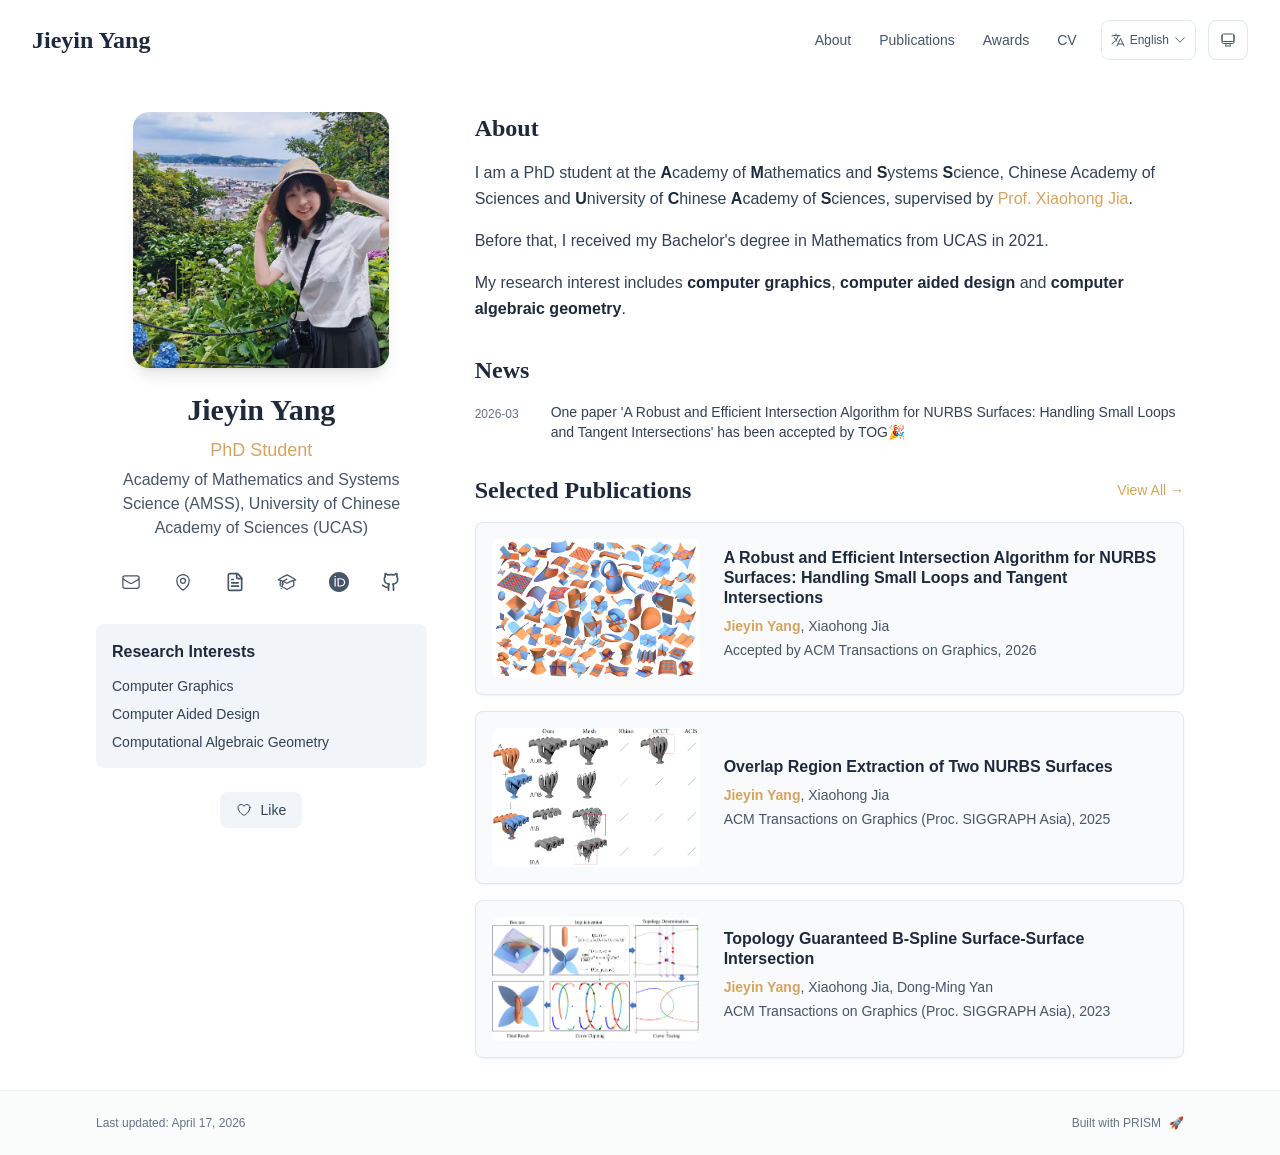
==== index.html @ 5c81479e "." ====
<!DOCTYPE html><html lang="en" class="scroll-smooth"><head><meta charSet="utf-8"/><meta name="viewport" content="width=device-width, initial-scale=1"/><link rel="preload" as="image" href="/bio.jpg"/><link rel="stylesheet" href="/_next/static/css/a105463da531fa47.css" data-precedence="next"/><link rel="preload" as="script" fetchPriority="low" href="/_next/static/chunks/webpack-af78f5c2c11af041.js"/><script src="/_next/static/chunks/4bd1b696-70b6d399998de86a.js" async=""></script><script src="/_next/static/chunks/684-5aaa8290a129f299.js" async=""></script><script src="/_next/static/chunks/main-app-98433ea783507eb0.js" async=""></script><script src="/_next/static/chunks/461-a9a5d7b05a71d978.js" async=""></script><script src="/_next/static/chunks/874-6cc630662f3664af.js" async=""></script><script src="/_next/static/chunks/291-e39730cc9327e39b.js" async=""></script><script src="/_next/static/chunks/app/layout-aa29f92644f86e2a.js" async=""></script><script src="/_next/static/chunks/178-595a94b9af1e67b5.js" async=""></script><script src="/_next/static/chunks/748-14f86b4fdbc72a17.js" async=""></script><script src="/_next/static/chunks/app/page-0cf1a6452ab0f4fe.js" async=""></script><link rel="icon" href="/favicon.svg" type="image/svg+xml"/><link rel="dns-prefetch" href="https://jialeliu.com"/><link rel="preconnect" href="https://jialeliu.com" crossorigin=""/><link rel="preload" as="font" type="font/woff2" href="https://jialeliu.com/fonts/georgiab.woff2" crossorigin=""/><script>
              try {
                const theme = localStorage.getItem('theme-storage');
                const parsed = theme ? JSON.parse(theme) : null;
                const setting = parsed?.state?.theme || 'system';
                const prefersDark = typeof window !== 'undefined' && window.matchMedia && window.matchMedia('(prefers-color-scheme: dark)').matches;
                const effective = setting === 'dark' ? 'dark' : (setting === 'light' ? 'light' : (prefersDark ? 'dark' : 'light'));
                var root = document.documentElement;
                root.classList.add(effective);
                root.setAttribute('data-theme', effective);
              } catch (e) {
                var root = document.documentElement;
                root.classList.add('light');
                root.setAttribute('data-theme', 'light');
              }
            </script><script>
    try {
      const cfg = {"enabled":true,"locales":["zh","en"],"defaultLocale":"en","mode":"auto","fixedLocale":"en","persist":true,"switcher":true,"labels":{"zh":"中文","en":"English"}};
      const storageKey = 'locale-storage';
      const normalize = (value) => typeof value === 'string' ? value.trim().replace('_', '-').toLowerCase() : '';
      const matchLocale = (candidate) => {
        const normalized = normalize(candidate);
        if (!normalized) return null;
        if (cfg.locales.includes(normalized)) return normalized;
        const language = normalized.split('-')[0];
        if (cfg.locales.includes(language)) return language;
        return null;
      };

      let resolved = null;

      if (cfg.persist) {
        resolved = matchLocale(localStorage.getItem(storageKey));
      }

      if (!resolved) {
        if (cfg.mode === 'fixed') {
          resolved = cfg.fixedLocale;
        } else {
          resolved = matchLocale(navigator.language);
        }
      }

      if (!resolved) {
        resolved = cfg.defaultLocale;
      }

      const root = document.documentElement;
      root.lang = resolved;
      root.setAttribute('data-locale', resolved);

      if (cfg.persist) {
        localStorage.setItem(storageKey, resolved);
      }
    } catch (e) {
      const root = document.documentElement;
      root.lang = 'en';
      root.setAttribute('data-locale', 'en');
    }
  </script><title>Jieyin Yang</title><meta name="description" content="PhD student at Academy of Mathematics and Systems Science (AMSS), University of Chinese Academy of Sciences (UCAS)"/><meta name="author" content="Jieyin Yang"/><meta name="keywords" content="Jieyin Yang,PhD,Research,Academy of Mathematics and Systems Science (AMSS), University of Chinese Academy of Sciences (UCAS)"/><meta name="creator" content="Jieyin Yang"/><meta name="publisher" content="Jieyin Yang"/><meta property="og:title" content="Jieyin Yang"/><meta property="og:description" content="PhD student at Academy of Mathematics and Systems Science (AMSS), University of Chinese Academy of Sciences (UCAS)"/><meta property="og:site_name" content="Jieyin Yang&#x27;s Academic Website"/><meta property="og:locale" content="en_US"/><meta property="og:type" content="website"/><meta name="twitter:card" content="summary"/><meta name="twitter:title" content="Jieyin Yang"/><meta name="twitter:description" content="PhD student at Academy of Mathematics and Systems Science (AMSS), University of Chinese Academy of Sciences (UCAS)"/><link rel="icon" href="/favicon.svg"/><script>document.querySelectorAll('body link[rel="icon"], body link[rel="apple-touch-icon"]').forEach(el => document.head.appendChild(el))</script><script src="/_next/static/chunks/polyfills-42372ed130431b0a.js" noModule=""></script></head><body class="font-sans antialiased"><div style="visibility:hidden"><nav class="fixed top-0 left-0 right-0 z-50" data-headlessui-state=""><div class="transition-all duration-300 ease-out bg-transparent" style="transform:translateY(-100px)"><div class="max-w-7xl mx-auto px-4 sm:px-6 lg:px-8"><div class="flex justify-between items-center h-16 lg:h-20"><div class="flex-shrink-0" tabindex="0"><a class="text-xl lg:text-2xl font-serif font-semibold text-primary hover:text-accent transition-colors duration-200" href="/">Jieyin Yang</a></div><div class="hidden lg:block"><div class="ml-10 flex items-center space-x-3"><div class="relative flex items-baseline space-x-1"><a data-nav-href="/" class="relative px-3 py-2 text-sm font-medium rounded-lg transition-colors duration-150 text-primary" href="/">About</a><a data-nav-href="/publications" class="relative px-3 py-2 text-sm font-medium rounded-lg transition-colors duration-150 text-neutral-600" href="/publications/">Publications</a><a data-nav-href="/awards" class="relative px-3 py-2 text-sm font-medium rounded-lg transition-colors duration-150 text-neutral-600" href="/awards/">Awards</a><a data-nav-href="/cv" class="relative px-3 py-2 text-sm font-medium rounded-lg transition-colors duration-150 text-neutral-600" href="/cv/">CV</a></div><div class="flex items-center justify-center w-14 h-10 rounded-lg border border-neutral-200 dark:border-[rgba(148,163,184,0.24)] bg-background dark:bg-neutral-800"><div class="w-6 h-4 rounded bg-neutral-300 animate-pulse"></div></div><div class="flex items-center justify-center w-10 h-10 rounded-lg border border-neutral-200 dark:border-[rgba(148,163,184,0.24)] bg-background dark:bg-neutral-800"><div class="w-4 h-4 rounded-full bg-neutral-300 animate-pulse"></div></div></div></div><div class="lg:hidden flex items-center space-x-2"><div class="flex items-center justify-center w-14 h-10 rounded-lg border border-neutral-200 dark:border-[rgba(148,163,184,0.24)] bg-background dark:bg-neutral-800"><div class="w-6 h-4 rounded bg-neutral-300 animate-pulse"></div></div><div class="flex items-center justify-center w-10 h-10 rounded-lg border border-neutral-200 dark:border-[rgba(148,163,184,0.24)] bg-background dark:bg-neutral-800"><div class="w-4 h-4 rounded-full bg-neutral-300 animate-pulse"></div></div><button class="inline-flex items-center justify-center p-2 rounded-md text-neutral-600 hover:text-primary hover:bg-neutral-100 dark:hover:bg-neutral-800 focus:outline-none focus:ring-2 focus:ring-inset focus:ring-accent transition-colors duration-200" id="headlessui-disclosure-button-«R7pdb»" type="button" aria-expanded="false" data-headlessui-state=""><span class="sr-only">Open main menu</span><div><svg xmlns="http://www.w3.org/2000/svg" fill="none" viewBox="0 0 24 24" stroke-width="1.5" stroke="currentColor" aria-hidden="true" data-slot="icon" class="block h-6 w-6"><path stroke-linecap="round" stroke-linejoin="round" d="M3.75 6.75h16.5M3.75 12h16.5m-16.5 5.25h16.5"></path></svg></div></button></div></div></div></div></nav><main class="min-h-screen pt-16 lg:pt-20"><div class="max-w-6xl mx-auto px-4 sm:px-6 lg:px-8 py-8 bg-background min-h-screen"><div class="grid grid-cols-1 lg:grid-cols-3 gap-12"><div class="lg:col-span-1"><div class="sticky top-8" style="opacity:0;transform:translateY(20px)"><div class="w-64 h-64 mx-auto mb-6 rounded-2xl overflow-hidden shadow-lg hover:shadow-xl transition-all duration-200 hover:scale-105"><img alt="Jieyin Yang" width="256" height="256" decoding="async" data-nimg="1" class="w-full h-full object-cover object-[32%_center]" style="color:transparent" src="/bio.jpg"/></div><div class="text-center mb-6"><h1 class="text-3xl font-serif font-bold text-primary mb-2">Jieyin Yang</h1><p class="text-lg text-accent font-medium mb-1">PhD Student</p><p class="text-neutral-600 mb-2">Academy of Mathematics and Systems Science (AMSS), University of Chinese Academy of Sciences (UCAS)</p></div><div class="flex flex-wrap justify-center gap-3 sm:gap-4 mb-6 relative px-2"><div class="relative"><button class="p-2 sm:p-2 transition-colors duration-200 text-neutral-600 dark:text-neutral-400 hover:text-accent" aria-label="Email"><svg xmlns="http://www.w3.org/2000/svg" fill="none" viewBox="0 0 24 24" stroke-width="1.5" stroke="currentColor" aria-hidden="true" data-slot="icon" class="h-5 w-5"><path stroke-linecap="round" stroke-linejoin="round" d="M21.75 6.75v10.5a2.25 2.25 0 0 1-2.25 2.25h-15a2.25 2.25 0 0 1-2.25-2.25V6.75m19.5 0A2.25 2.25 0 0 0 19.5 4.5h-15a2.25 2.25 0 0 0-2.25 2.25m19.5 0v.243a2.25 2.25 0 0 1-1.07 1.916l-7.5 4.615a2.25 2.25 0 0 1-2.36 0L3.32 8.91a2.25 2.25 0 0 1-1.07-1.916V6.75"></path></svg></button></div><div class="relative"><button class="p-2 sm:p-2 transition-colors duration-200 text-neutral-600 dark:text-neutral-400 hover:text-accent" aria-label="Location"><svg xmlns="http://www.w3.org/2000/svg" fill="none" viewBox="0 0 24 24" stroke-width="1.5" stroke="currentColor" aria-hidden="true" data-slot="icon" class="h-5 w-5"><path stroke-linecap="round" stroke-linejoin="round" d="M15 10.5a3 3 0 1 1-6 0 3 3 0 0 1 6 0Z"></path><path stroke-linecap="round" stroke-linejoin="round" d="M19.5 10.5c0 7.142-7.5 11.25-7.5 11.25S4.5 17.642 4.5 10.5a7.5 7.5 0 1 1 15 0Z"></path></svg></button></div><div class="relative"><button class="p-2 sm:p-2 transition-colors duration-200 text-neutral-600 dark:text-neutral-400 hover:text-accent" aria-label="My CV"><svg xmlns="http://www.w3.org/2000/svg" width="24" height="24" viewBox="0 0 24 24" fill="none" stroke="currentColor" stroke-width="2" stroke-linecap="round" stroke-linejoin="round" class="lucide lucide-file-text h-5 w-5" aria-hidden="true"><path d="M15 2H6a2 2 0 0 0-2 2v16a2 2 0 0 0 2 2h12a2 2 0 0 0 2-2V7Z"></path><path d="M14 2v4a2 2 0 0 0 2 2h4"></path><path d="M10 9H8"></path><path d="M16 13H8"></path><path d="M16 17H8"></path></svg></button></div><a href="https://scholar.google.com" target="_blank" rel="noopener noreferrer" class="p-2 sm:p-2 text-neutral-600 dark:text-neutral-400 hover:text-accent transition-colors duration-200" aria-label="Google Scholar"><svg xmlns="http://www.w3.org/2000/svg" fill="none" viewBox="0 0 24 24" stroke-width="1.5" stroke="currentColor" aria-hidden="true" data-slot="icon" class="h-5 w-5"><path stroke-linecap="round" stroke-linejoin="round" d="M4.26 10.147a60.438 60.438 0 0 0-.491 6.347A48.62 48.62 0 0 1 12 20.904a48.62 48.62 0 0 1 8.232-4.41 60.46 60.46 0 0 0-.491-6.347m-15.482 0a50.636 50.636 0 0 0-2.658-.813A59.906 59.906 0 0 1 12 3.493a59.903 59.903 0 0 1 10.399 5.84c-.896.248-1.783.52-2.658.814m-15.482 0A50.717 50.717 0 0 1 12 13.489a50.702 50.702 0 0 1 7.74-3.342M6.75 15a.75.75 0 1 0 0-1.5.75.75 0 0 0 0 1.5Zm0 0v-3.675A55.378 55.378 0 0 1 12 8.443m-7.007 11.55A5.981 5.981 0 0 0 6.75 15.75v-1.5"></path></svg></a><a href="https://orcid.org/0009-0008-7882-0750" target="_blank" rel="noopener noreferrer" class="p-2 sm:p-2 text-neutral-600 dark:text-neutral-400 hover:text-accent transition-colors duration-200" aria-label="ORCID"><svg viewBox="0 0 24 24" fill="currentColor" class="h-5 w-5" xmlns="http://www.w3.org/2000/svg"><path d="M12 0C5.372 0 0 5.372 0 12s5.372 12 12 12 12-5.372 12-12S18.628 0 12 0zM7.369 4.378c.525 0 .947.431.947.947s-.422.947-.947.947a.95.95 0 0 1-.947-.947c0-.525.422-.947.947-.947zm-.722 3.038h1.444v10.041H6.647V7.416zm3.562 0h3.9c3.712 0 5.344 2.653 5.344 5.025 0 2.578-2.016 5.025-5.325 5.025h-3.919V7.416zm1.444 1.303v7.444h2.297c3.272 0 4.022-2.484 4.022-3.722 0-2.016-1.284-3.722-4.097-3.722h-2.222z"></path></svg></a><a href="https://github.com" target="_blank" rel="noopener noreferrer" class="p-2 sm:p-2 text-neutral-600 dark:text-neutral-400 hover:text-accent transition-colors duration-200" aria-label="GitHub"><svg xmlns="http://www.w3.org/2000/svg" width="24" height="24" viewBox="0 0 24 24" fill="none" stroke="currentColor" stroke-width="2" stroke-linecap="round" stroke-linejoin="round" class="lucide lucide-github h-5 w-5" aria-hidden="true"><path d="M15 22v-4a4.8 4.8 0 0 0-1-3.5c3 0 6-2 6-5.5.08-1.25-.27-2.48-1-3.5.28-1.15.28-2.35 0-3.5 0 0-1 0-3 1.5-2.64-.5-5.36-.5-8 0C6 2 5 2 5 2c-.3 1.15-.3 2.35 0 3.5A5.403 5.403 0 0 0 4 9c0 3.5 3 5.5 6 5.5-.39.49-.68 1.05-.85 1.65-.17.6-.22 1.23-.15 1.85v4"></path><path d="M9 18c-4.51 2-5-2-7-2"></path></svg></a></div><div class="bg-neutral-100 dark:bg-neutral-800 rounded-lg p-4 mb-6 hover:shadow-lg transition-all duration-200 hover:scale-[1.02]"><h3 class="font-semibold text-primary mb-3">Research Interests</h3><div class="space-y-2 text-sm text-neutral-700 dark:text-neutral-500"><div>Computer Graphics</div><div>Computer Aided Design</div><div>Computational Algebraic Geometry</div></div></div><div class="flex justify-center"><div class="relative"><button class="flex items-center space-x-2 px-4 py-2 rounded-lg font-medium text-sm transition-all duration-200 bg-neutral-100 dark:bg-neutral-800 text-neutral-700 dark:text-neutral-500 hover:bg-red-50 dark:hover:bg-red-900/20 hover:text-red-600 dark:hover:text-red-400 cursor-pointer" tabindex="0"><svg xmlns="http://www.w3.org/2000/svg" fill="none" viewBox="0 0 24 24" stroke-width="1.5" stroke="currentColor" aria-hidden="true" data-slot="icon" class="h-4 w-4"><path stroke-linecap="round" stroke-linejoin="round" d="M21 8.25c0-2.485-2.099-4.5-4.688-4.5-1.935 0-3.597 1.126-4.312 2.733-.715-1.607-2.377-2.733-4.313-2.733C5.1 3.75 3 5.765 3 8.25c0 7.22 9 12 9 12s9-4.78 9-12Z"></path></svg><span>Like</span></button></div></div></div></div><div class="lg:col-span-2 space-y-8"><section id="about" class="scroll-mt-24 space-y-8"><section style="opacity:0;transform:translateY(20px)"><h2 class="text-2xl font-serif font-bold text-primary mb-4">About</h2><div class="text-neutral-700 dark:text-neutral-600 leading-relaxed"><p class="mb-4 last:mb-0">I am a PhD student at the <strong class="font-semibold text-primary">A</strong>cademy of <strong class="font-semibold text-primary">M</strong>athematics and <strong class="font-semibold text-primary">S</strong>ystems <strong class="font-semibold text-primary">S</strong>cience, Chinese Academy of Sciences and <strong class="font-semibold text-primary">U</strong>niversity of <strong class="font-semibold text-primary">C</strong>hinese <strong class="font-semibold text-primary">A</strong>cademy of <strong class="font-semibold text-primary">S</strong>ciences, supervised by <a href="http://www.mmrc.iss.ac.cn/~xhjia/" node="[object Object]" target="_blank" rel="noopener noreferrer" class="text-accent font-medium transition-all duration-200 rounded hover:bg-accent/10 hover:shadow-sm">Prof. Xiaohong Jia</a>.</p>
<p class="mb-4 last:mb-0">Before that, I received my Bachelor&#x27;s degree in Mathematics from UCAS in 2021.</p>
<p class="mb-4 last:mb-0">My research interest includes <strong class="font-semibold text-primary">computer graphics</strong>, <strong class="font-semibold text-primary">computer aided design</strong> and <strong class="font-semibold text-primary">computer algebraic geometry</strong>.</p></div></section><section style="opacity:0;transform:translateY(20px)"><h2 class="text-2xl font-serif font-bold text-primary mb-4">News</h2><div class="space-y-3"><div class="flex items-start space-x-3"><span class="text-xs text-neutral-500 mt-1 w-16 flex-shrink-0">2026-03</span><p class="text-sm text-neutral-700">One paper &#x27;A Robust and Efficient Intersection Algorithm for NURBS Surfaces: Handling Small Loops and Tangent Intersections&#x27; has been accepted by TOG🎉</p></div></div></section><section style="opacity:0;transform:translateY(20px)"><div class="flex items-center justify-between mb-4"><h2 class="text-2xl font-serif font-bold text-primary">Selected Publications</h2><a class="text-accent hover:text-accent-dark text-sm font-medium transition-all duration-200 rounded hover:bg-accent/10 hover:shadow-sm" href="/publications/">View All<!-- --> →</a></div><div class="space-y-4"><div class="bg-neutral-50 dark:bg-neutral-800 p-4 rounded-lg shadow-sm border border-neutral-200 dark:border-[rgba(148,163,184,0.24)] hover:shadow-lg transition-all duration-200 hover:scale-[1.02] flex flex-col md:flex-row md:items-center md:justify-between gap-4 md:gap-6" style="opacity:0;transform:translateY(20px)"><div class="w-full md:w-52 md:shrink-0"><div class="rounded-lg overflow-hidden bg-neutral-100 dark:bg-neutral-800"><img alt="A Robust and Efficient Intersection Algorithm for NURBS Surfaces: Handling Small Loops and Tangent Intersections" loading="lazy" width="800" height="500" decoding="async" data-nimg="1" class="w-full h-auto block" style="color:transparent" src="/papers/TOG26.jpg"/></div></div><div class="flex-grow min-w-0"><h3 class="font-semibold text-primary mb-2 leading-tight">A Robust and Efficient Intersection Algorithm for NURBS Surfaces: Handling Small Loops and Tangent Intersections</h3><p class="text-sm text-neutral-600 dark:text-neutral-500 mb-1"><span><span class="font-semibold text-accent ">Jieyin Yang</span>, </span><span><span class=" ">Xiaohong Jia</span></span></p><p class="text-sm text-neutral-600 dark:text-neutral-500 mb-2">Accepted by <!-- -->ACM Transactions on Graphics, 2026</p></div></div><div class="bg-neutral-50 dark:bg-neutral-800 p-4 rounded-lg shadow-sm border border-neutral-200 dark:border-[rgba(148,163,184,0.24)] hover:shadow-lg transition-all duration-200 hover:scale-[1.02] flex flex-col md:flex-row md:items-center md:justify-between gap-4 md:gap-6" style="opacity:0;transform:translateY(20px)"><div class="w-full md:w-52 md:shrink-0"><div class="rounded-lg overflow-hidden bg-neutral-100 dark:bg-neutral-800"><img alt="Overlap Region Extraction of Two NURBS Surfaces" loading="lazy" width="800" height="500" decoding="async" data-nimg="1" class="w-full h-auto block" style="color:transparent" src="/papers/SIGA25.jpg"/></div></div><div class="flex-grow min-w-0"><h3 class="font-semibold text-primary mb-2 leading-tight"><a href="https://doi.org/10.1145/3763308" target="_blank" rel="noopener noreferrer" class="text-primary hover:text-accent hover:underline underline-offset-4 transition-colors duration-200">Overlap Region Extraction of Two NURBS Surfaces</a></h3><p class="text-sm text-neutral-600 dark:text-neutral-500 mb-1"><span><span class="font-semibold text-accent ">Jieyin Yang</span>, </span><span><span class=" ">Xiaohong Jia</span></span></p><p class="text-sm text-neutral-600 dark:text-neutral-500 mb-2">ACM Transactions on Graphics (Proc. SIGGRAPH Asia), 2025</p></div></div><div class="bg-neutral-50 dark:bg-neutral-800 p-4 rounded-lg shadow-sm border border-neutral-200 dark:border-[rgba(148,163,184,0.24)] hover:shadow-lg transition-all duration-200 hover:scale-[1.02] flex flex-col md:flex-row md:items-center md:justify-between gap-4 md:gap-6" style="opacity:0;transform:translateY(20px)"><div class="w-full md:w-52 md:shrink-0"><div class="rounded-lg overflow-hidden bg-neutral-100 dark:bg-neutral-800"><img alt="Topology Guaranteed B-Spline Surface-Surface Intersection" loading="lazy" width="800" height="500" decoding="async" data-nimg="1" class="w-full h-auto block" style="color:transparent" src="/papers/SIGA23.jpg"/></div></div><div class="flex-grow min-w-0"><h3 class="font-semibold text-primary mb-2 leading-tight"><a href="https://doi.org/10.1145/3618349" target="_blank" rel="noopener noreferrer" class="text-primary hover:text-accent hover:underline underline-offset-4 transition-colors duration-200">Topology Guaranteed B-Spline Surface-Surface Intersection</a></h3><p class="text-sm text-neutral-600 dark:text-neutral-500 mb-1"><span><span class="font-semibold text-accent ">Jieyin Yang</span>, </span><span><span class=" ">Xiaohong Jia</span>, </span><span><span class=" ">Dong-Ming Yan</span></span></p><p class="text-sm text-neutral-600 dark:text-neutral-500 mb-2">ACM Transactions on Graphics (Proc. SIGGRAPH Asia), 2023</p></div></div></div></section></section></div></div></div><!--$--><!--/$--><!--$--><!--/$--></main><footer class="border-t border-neutral-200/50 bg-neutral-50/50 dark:bg-neutral-900/50 dark:border-neutral-700/50"><div class="max-w-6xl mx-auto px-4 sm:px-6 lg:px-8 py-6"><div class="flex flex-col sm:flex-row justify-between items-center gap-2"><p class="text-xs text-neutral-500">Last updated<!-- -->: <!-- -->April 17, 2026</p><p class="text-xs text-neutral-500 flex items-center"><a href="https://github.com/xyjoey/PRISM" target="_blank" rel="noopener noreferrer">Built with PRISM</a><span class="ml-2">🚀</span></p></div></div></footer></div><script src="/_next/static/chunks/webpack-af78f5c2c11af041.js" async=""></script><script>(self.__next_f=self.__next_f||[]).push([0])</script><script>self.__next_f.push([1,"1:\"$Sreact.fragment\"\n3:I[3719,[\"461\",\"static/chunks/461-a9a5d7b05a71d978.js\",\"874\",\"static/chunks/874-6cc630662f3664af.js\",\"291\",\"static/chunks/291-e39730cc9327e39b.js\",\"177\",\"static/chunks/app/layout-aa29f92644f86e2a.js\"],\"ThemeProvider\"]\n4:I[310,[\"461\",\"static/chunks/461-a9a5d7b05a71d978.js\",\"874\",\"static/chunks/874-6cc630662f3664af.js\",\"291\",\"static/chunks/291-e39730cc9327e39b.js\",\"177\",\"static/chunks/app/layout-aa29f92644f86e2a.js\"],\"LocaleProvider\"]\n5:I[4574,[\"461\",\"static/chunks/461-a9a5d7b05a71d978.js\",\"874\",\"static/chunks/874-6cc630662f3664af.js\",\"291\",\"static/chunks/291-e39730cc9327e39b.js\",\"177\",\"static/chunks/app/layout-aa29f92644f86e2a.js\"],\"default\"]\n6:I[7555,[],\"\"]\n7:I[1295,[],\"\"]\n8:I[2548,[\"461\",\"static/chunks/461-a9a5d7b05a71d978.js\",\"874\",\"static/chunks/874-6cc630662f3664af.js\",\"291\",\"static/chunks/291-e39730cc9327e39b.js\",\"177\",\"static/chunks/app/layout-aa29f92644f86e2a.js\"],\"default\"]\n9:I[7864,[\"461\",\"static/chunks/461-a9a5d7b05a71d978.js\",\"178\",\"static/chunks/178-595a94b9af1e67b5.js\",\"874\",\"static/chunks/874-6cc630662f3664af.js\",\"748\",\"static/chunks/748-14f86b4fdbc72a17.js\",\"974\",\"static/chunks/app/page-0cf1a6452ab0f4fe.js\"],\"default\"]\na:I[9665,[],\"MetadataBoundary\"]\nc:I[9665,[],\"OutletBoundary\"]\nf:I[4911,[],\"AsyncMetadataOutlet\"]\n11:I[9665,[],\"ViewportBoundary\"]\n13:I[6614,[],\"\"]\n:HL[\"/_next/static/css/a105463da531fa47.css\",\"style\"]\n2:T590,\n    try {\n      const cfg = {\"enabled\":true,\"locales\":[\"zh\",\"en\"],\"defaultLocale\":\"en\",\"mode\":\"auto\",\"fixedLocale\":\"en\",\"persist\":true,\"switcher\":true,\"labels\":{\"zh\":\"中文\",\"en\":\"English\"}};\n      const storageKey = 'locale-storage';\n      const normalize = (value) =\u003e typeof value === 'string' ? value.trim().replace('_', '-').toLowerCase() : '';\n      const matchLocale = (candidate) =\u003e {\n        const normalized = normalize(candidate);\n        if (!normalized) return null;\n        if (cfg.locales.includes(normalized)) return normalized;\n        const language = normalized.split('-')[0];\n        if (cfg.locales.includes(language)) return language;\n        "])</script><script>self.__next_f.push([1,"return null;\n      };\n\n      let resolved = null;\n\n      if (cfg.persist) {\n        resolved = matchLocale(localStorage.getItem(storageKey));\n      }\n\n      if (!resolved) {\n        if (cfg.mode === 'fixed') {\n          resolved = cfg.fixedLocale;\n        } else {\n          resolved = matchLocale(navigator.language);\n        }\n      }\n\n      if (!resolved) {\n        resolved = cfg.defaultLocale;\n      }\n\n      const root = document.documentElement;\n      root.lang = resolved;\n      root.setAttribute('data-locale', resolved);\n\n      if (cfg.persist) {\n        localStorage.setItem(storageKey, resolved);\n      }\n    } catch (e) {\n      const root = document.documentElement;\n      root.lang = 'en';\n      root.setAttribute('data-locale', 'en');\n    }\n  "])</script><script>self.__next_f.push([1,"0:{\"P\":null,\"b\":\"R4NTTKuLAwRxodMiKyCyL\",\"p\":\"\",\"c\":[\"\",\"\"],\"i\":false,\"f\":[[[\"\",{\"children\":[\"__PAGE__\",{}]},\"$undefined\",\"$undefined\",true],[\"\",[\"$\",\"$1\",\"c\",{\"children\":[[[\"$\",\"link\",\"0\",{\"rel\":\"stylesheet\",\"href\":\"/_next/static/css/a105463da531fa47.css\",\"precedence\":\"next\",\"crossOrigin\":\"$undefined\",\"nonce\":\"$undefined\"}]],[\"$\",\"html\",null,{\"lang\":\"en\",\"className\":\"scroll-smooth\",\"suppressHydrationWarning\":true,\"children\":[[\"$\",\"head\",null,{\"children\":[[\"$\",\"link\",null,{\"rel\":\"icon\",\"href\":\"/favicon.svg\",\"type\":\"image/svg+xml\"}],[\"$\",\"link\",null,{\"rel\":\"dns-prefetch\",\"href\":\"https://jialeliu.com\"}],[\"$\",\"link\",null,{\"rel\":\"preconnect\",\"href\":\"https://jialeliu.com\",\"crossOrigin\":\"\"}],[\"$\",\"link\",null,{\"rel\":\"preload\",\"as\":\"font\",\"type\":\"font/woff2\",\"href\":\"https://jialeliu.com/fonts/georgiab.woff2\",\"crossOrigin\":\"\"}],[\"$\",\"script\",null,{\"dangerouslySetInnerHTML\":{\"__html\":\"\\n              try {\\n                const theme = localStorage.getItem('theme-storage');\\n                const parsed = theme ? JSON.parse(theme) : null;\\n                const setting = parsed?.state?.theme || 'system';\\n                const prefersDark = typeof window !== 'undefined' \u0026\u0026 window.matchMedia \u0026\u0026 window.matchMedia('(prefers-color-scheme: dark)').matches;\\n                const effective = setting === 'dark' ? 'dark' : (setting === 'light' ? 'light' : (prefersDark ? 'dark' : 'light'));\\n                var root = document.documentElement;\\n                root.classList.add(effective);\\n                root.setAttribute('data-theme', effective);\\n              } catch (e) {\\n                var root = document.documentElement;\\n                root.classList.add('light');\\n                root.setAttribute('data-theme', 'light');\\n              }\\n            \"}}],[\"$\",\"script\",null,{\"dangerouslySetInnerHTML\":{\"__html\":\"$2\"}}]]}],[\"$\",\"body\",null,{\"className\":\"font-sans antialiased\",\"children\":[\"$\",\"$L3\",null,{\"children\":[\"$\",\"$L4\",null,{\"config\":{\"enabled\":true,\"locales\":[\"zh\",\"en\"],\"defaultLocale\":\"en\",\"mode\":\"auto\",\"fixedLocale\":\"en\",\"persist\":true,\"switcher\":true,\"labels\":{\"zh\":\"中文\",\"en\":\"English\"}},\"children\":[[\"$\",\"$L5\",null,{\"items\":[{\"title\":\"About\",\"type\":\"page\",\"target\":\"about\",\"href\":\"/\"},{\"title\":\"Publications\",\"type\":\"page\",\"target\":\"publications\",\"href\":\"/publications\"},{\"title\":\"Awards\",\"type\":\"page\",\"target\":\"awards\",\"href\":\"/awards\"},{\"title\":\"CV\",\"type\":\"page\",\"target\":\"cv\",\"href\":\"/cv\"}],\"siteTitle\":\"Jieyin Yang\",\"enableOnePageMode\":false,\"i18n\":\"$0:f:0:1:1:props:children:1:props:children:1:props:children:props:children:props:config\",\"itemsByLocale\":{\"zh\":[{\"title\":\"关于我\",\"type\":\"page\",\"target\":\"about\",\"href\":\"/\"},{\"title\":\"论文\",\"type\":\"page\",\"target\":\"publications\",\"href\":\"/publications\"},{\"title\":\"奖项\",\"type\":\"page\",\"target\":\"awards\",\"href\":\"/awards\"},{\"title\":\"简历\",\"type\":\"page\",\"target\":\"cv\",\"href\":\"/cv\"}],\"en\":[{\"title\":\"About\",\"type\":\"page\",\"target\":\"about\",\"href\":\"/\"},{\"title\":\"Publications\",\"type\":\"page\",\"target\":\"publications\",\"href\":\"/publications\"},{\"title\":\"Awards\",\"type\":\"page\",\"target\":\"awards\",\"href\":\"/awards\"},{\"title\":\"CV\",\"type\":\"page\",\"target\":\"cv\",\"href\":\"/cv\"}]},\"siteTitleByLocale\":{\"zh\":\"杨婕吟\",\"en\":\"Jieyin Yang\"}}],[\"$\",\"main\",null,{\"className\":\"min-h-screen pt-16 lg:pt-20\",\"children\":[\"$\",\"$L6\",null,{\"parallelRouterKey\":\"children\",\"error\":\"$undefined\",\"errorStyles\":\"$undefined\",\"errorScripts\":\"$undefined\",\"template\":[\"$\",\"$L7\",null,{}],\"templateStyles\":\"$undefined\",\"templateScripts\":\"$undefined\",\"notFound\":[[[\"$\",\"title\",null,{\"children\":\"404: This page could not be found.\"}],[\"$\",\"div\",null,{\"style\":{\"fontFamily\":\"system-ui,\\\"Segoe UI\\\",Roboto,Helvetica,Arial,sans-serif,\\\"Apple Color Emoji\\\",\\\"Segoe UI Emoji\\\"\",\"height\":\"100vh\",\"textAlign\":\"center\",\"display\":\"flex\",\"flexDirection\":\"column\",\"alignItems\":\"center\",\"justifyContent\":\"center\"},\"children\":[\"$\",\"div\",null,{\"children\":[[\"$\",\"style\",null,{\"dangerouslySetInnerHTML\":{\"__html\":\"body{color:#000;background:#fff;margin:0}.next-error-h1{border-right:1px solid rgba(0,0,0,.3)}@media (prefers-color-scheme:dark){body{color:#fff;background:#000}.next-error-h1{border-right:1px solid rgba(255,255,255,.3)}}\"}}],[\"$\",\"h1\",null,{\"className\":\"next-error-h1\",\"style\":{\"display\":\"inline-block\",\"margin\":\"0 20px 0 0\",\"padding\":\"0 23px 0 0\",\"fontSize\":24,\"fontWeight\":500,\"verticalAlign\":\"top\",\"lineHeight\":\"49px\"},\"children\":404}],[\"$\",\"div\",null,{\"style\":{\"display\":\"inline-block\"},\"children\":[\"$\",\"h2\",null,{\"style\":{\"fontSize\":14,\"fontWeight\":400,\"lineHeight\":\"49px\",\"margin\":0},\"children\":\"This page could not be found.\"}]}]]}]}]],[]],\"forbidden\":\"$undefined\",\"unauthorized\":\"$undefined\"}]}],[\"$\",\"$L8\",null,{\"lastUpdated\":\"April 17, 2026\",\"lastUpdatedByLocale\":{\"zh\":\"2026年04月17日\",\"en\":\"April 17, 2026\"},\"defaultLocale\":\"en\"}]]}]}]}]]}]]}],{\"children\":[\"__PAGE__\",[\"$\",\"$1\",\"c\",{\"children\":[[\"$\",\"$L9\",null,{\"dataByLocale\":{\"zh\":{\"author\":{\"name\":\"杨婕吟\",\"title\":\"博士生\",\"institution\":\"中国科学院数学与系统科学院，中国科学院大学\",\"avatar\":\"/bio.jpg\"},\"social\":{\"email\":\"yangjieyin17@mails.ucas.ac.cn\",\"location\":\"北京，中国\",\"location_url\":\"https://maps.google.com\",\"location_details\":[\"中关村东路55号，\",\"海淀区，北京市，中国\"],\"cv_name\":\"/my_cv/CV_ch.pdf\",\"google_scholar\":\"https://scholar.google.com\",\"orcid\":\"https://orcid.org/0009-0008-7882-0750\",\"github\":\"https://github.com\"},\"features\":{\"enable_likes\":true,\"enable_one_page_mode\":false},\"enableOnePageMode\":false,\"researchInterests\":[\"计算机图形学\",\"计算机辅助设计\",\"计算代数几何\"],\"pagesToShow\":[{\"type\":\"about\",\"id\":\"about\",\"sections\":[{\"id\":\"about\",\"type\":\"markdown\",\"source\":\"bio.md\",\"title\":\"关于我\",\"content\":\"我是中国科学院数学与系统科学研究院的博士生，导师是 [贾晓红研究员](http://www.mmrc.iss.ac.cn/~xhjia/)。\\r\\n\\r\\n此前，我于2021年获得中国科学院大学的数学学士学位。\\r\\n\\r\\n我的研究方向包括**计算机图形学**、**计算机辅助设计**和**计算代数几何**。\\r\\n\"},{\"id\":\"news\",\"type\":\"list\",\"title\":\"动态\",\"source\":\"news.toml\",\"items\":[{\"date\":\"2026-03\",\"content\":\"我们的工作 'A Robust and Efficient Intersection Algorithm for NURBS Surfaces: Handling Small Loops and Tangent Intersections' 被 TOG 接收 🎉\"}]},{\"id\":\"featured_publications\",\"type\":\"publications\",\"title\":\"精选论文\",\"filter\":\"selected\",\"limit\":5,\"publications\":[{\"id\":\"yang2026robust\",\"title\":\"A Robust and Efficient Intersection Algorithm for NURBS Surfaces: Handling Small Loops and Tangent Intersections\",\"authors\":[{\"name\":\"Jieyin Yang\",\"isHighlighted\":true,\"isCorresponding\":false,\"isCoAuthor\":false},{\"name\":\"Xiaohong Jia\",\"isHighlighted\":false,\"isCorresponding\":false,\"isCoAuthor\":false}],\"year\":2026,\"type\":\"journal\",\"status\":\"published\",\"tags\":[],\"keywords\":\"$0:f:0:1:2:children:1:props:children:0:props:dataByLocale:zh:pagesToShow:0:sections:2:publications:0:tags\",\"researchArea\":\"machine-learning\",\"journal\":\"ACM Transactions on Graphics\",\"conference\":\"\",\"abstract\":\"\",\"description\":\"\",\"selected\":true,\"accepted\":true,\"preview\":\"TOG26.jpg\",\"bibtex\":\"@article{yang2026robust,\\n  title = {A Robust and Efficient Intersection Algorithm for NURBS Surfaces: Handling Small Loops and Tangent Intersections},\\n  author = {Jieyin Yang and Xiaohong Jia},\\n  journal = {ACM Transactions on Graphics},\\n  year = {2026}\\n}\"},{\"id\":\"yang2025overlap\",\"title\":\"Overlap Region Extraction of Two NURBS Surfaces\",\"authors\":[{\"name\":\"Jieyin Yang\",\"isHighlighted\":true,\"isCorresponding\":false,\"isCoAuthor\":false},{\"name\":\"Xiaohong Jia\",\"isHighlighted\":false,\"isCorresponding\":false,\"isCoAuthor\":false}],\"year\":2025,\"type\":\"journal\",\"status\":\"published\",\"tags\":[],\"keywords\":\"$0:f:0:1:2:children:1:props:children:0:props:dataByLocale:zh:pagesToShow:0:sections:2:publications:1:tags\",\"researchArea\":\"machine-learning\",\"journal\":\"ACM Transactions on Graphics (Proc. SIGGRAPH Asia)\",\"conference\":\"\",\"doi\":\"https://doi.org/10.1145/3763308\",\"abstract\":\"\",\"description\":\"\",\"selected\":true,\"accepted\":false,\"preview\":\"SIGA25.jpg\",\"bibtex\":\"@article{yang2025overlap,\\n  title = {Overlap Region Extraction of Two NURBS Surfaces},\\n  author = {Jieyin Yang and Xiaohong Jia},\\n  journal = {ACM Transactions on Graphics (Proc. SIGGRAPH Asia)},\\n  year = {2025},\\n  doi = {https://doi.org/10.1145/3763308}\\n}\"},{\"id\":\"yang2023b_spline\",\"title\":\"Topology Guaranteed B-Spline Surface-Surface Intersection\",\"authors\":[{\"name\":\"Jieyin Yang\",\"isHighlighted\":true,\"isCorresponding\":false,\"isCoAuthor\":false},{\"name\":\"Xiaohong Jia\",\"isHighlighted\":false,\"isCorresponding\":false,\"isCoAuthor\":false},{\"name\":\"Dong-Ming Yan\",\"isHighlighted\":false,\"isCorresponding\":false,\"isCoAuthor\":false}],\"year\":2023,\"type\":\"journal\",\"status\":\"published\",\"tags\":[],\"keywords\":\"$0:f:0:1:2:children:1:props:children:0:props:dataByLocale:zh:pagesToShow:0:sections:2:publications:2:tags\",\"researchArea\":\"machine-learning\",\"journal\":\"ACM Transactions on Graphics (Proc. SIGGRAPH Asia)\",\"conference\":\"\",\"doi\":\"https://doi.org/10.1145/3618349\",\"abstract\":\"\",\"description\":\"\",\"selected\":true,\"accepted\":false,\"preview\":\"SIGA23.jpg\",\"bibtex\":\"@article{yang2023b_spline,\\n  title = {Topology Guaranteed B-Spline Surface-Surface Intersection},\\n  author = {Jieyin Yang and Xiaohong Jia and Dong-Ming Yan},\\n  journal = {ACM Transactions on Graphics (Proc. SIGGRAPH Asia)},\\n  year = {2023},\\n  doi = {https://doi.org/10.1145/3618349}\\n}\"}]}]}]},\"en\":{\"author\":{\"name\":\"Jieyin Yang\",\"title\":\"PhD Student\",\"institution\":\"Academy of Mathematics and Systems Science (AMSS), University of Chinese Academy of Sciences (UCAS)\",\"avatar\":\"/bio.jpg\"},\"social\":{\"email\":\"yangjieyin17@mails.ucas.ac.cn\",\"location\":\"Beijing, China\",\"location_url\":\"https://maps.google.com\",\"location_details\":[\"No. 55 Zhongguancun East Road,\",\"Haidian District, Beijing, China\"],\"cv_name\":\"/my_cv/CV_en.pdf\",\"google_scholar\":\"https://scholar.google.com\",\"orcid\":\"https://orcid.org/0009-0008-7882-0750\",\"github\":\"https://github.com\"},\"features\":{\"enable_likes\":true,\"enable_one_page_mode\":false},\"enableOnePageMode\":false,\"researchInterests\":[\"Computer Graphics\",\"Computer Aided Design\",\"Computational Algebraic Geometry\"],\"pagesToShow\":[{\"type\":\"about\",\"id\":\"about\",\"sections\":[{\"id\":\"about\",\"type\":\"markdown\",\"source\":\"bio.md\",\"title\":\"About\",\"content\":\"I am a PhD student at the **A**cademy of **M**athematics and **S**ystems **S**cience, Chinese Academy of Sciences and **U**niversity of **C**hinese **A**cademy of **S**ciences, supervised by [Prof. Xiaohong Jia](http://www.mmrc.iss.ac.cn/~xhjia/). \\r\\n\\r\\nBefore that, I received my Bachelor's degree in Mathematics from UCAS in 2021. \\r\\n\\r\\nMy research interest includes **computer graphics**, **computer aided design** and **computer algebraic geometry**.\"},{\"id\":\"news\",\"type\":\"list\",\"title\":\"News\",\"source\":\"news.toml\",\"items\":[{\"date\":\"2026-03\",\"content\":\"One paper 'A Robust and Efficient Intersection Algorithm for NURBS Surfaces: Handling Small Loops and Tangent Intersections' has been accepted by TOG🎉\"}]},{\"id\":\"featured_publications\",\"type\":\"publications\",\"title\":\"Selected Publications\",\"filter\":\"selected\",\"limit\":5,\"publications\":[{\"id\":\"yang2026robust\",\"title\":\"A Robust and Efficient Intersection Algorithm for NURBS Surfaces: Handling Small Loops and Tangent Intersections\",\"authors\":[{\"name\":\"Jieyin Yang\",\"isHighlighted\":true,\"isCorresponding\":false,\"isCoAuthor\":false},{\"name\":\"Xiaohong Jia\",\"isHighlighted\":false,\"isCorresponding\":false,\"isCoAuthor\":false}],\"year\":2026,\"type\":\"journal\",\"status\":\"published\",\"tags\":[],\"keywords\":\"$0:f:0:1:2:children:1:props:children:0:props:dataByLocale:en:pagesToShow:0:sections:2:publications:0:tags\",\"researchArea\":\"machine-learning\",\"journal\":\"ACM Transactions on Graphics\",\"conference\":\"\",\"abstract\":\"\",\"description\":\"\",\"selected\":true,\"accepted\":true,\"preview\":\"TOG26.jpg\",\"bibtex\":\"@article{yang2026robust,\\n  title = {A Robust and Efficient Intersection Algorithm for NURBS Surfaces: Handling Small Loops and Tangent Intersections},\\n  author = {Jieyin Yang and Xiaohong Jia},\\n  journal = {ACM Transactions on Graphics},\\n  year = {2026}\\n}\"},{\"id\":\"yang2025overlap\",\"title\":\"Overlap Region Extraction of Two NURBS Surfaces\",\"authors\":[{\"name\":\"Jieyin Yang\",\"isHighlighted\":true,\"isCorresponding\":false,\"isCoAuthor\":false},{\"name\":\"Xiaohong Jia\",\"isHighlighted\":false,\"isCorresponding\":false,\"isCoAuthor\":false}],\"year\":2025,\"type\":\"journal\",\"status\":\"published\",\"tags\":[],\"keywords\":\"$0:f:0:1:2:children:1:props:children:0:props:dataByLocale:en:pagesToShow:0:sections:2:publications:1:tags\",\"researchArea\":\"machine-learning\",\"journal\":\"ACM Transactions on Graphics (Proc. SIGGRAPH Asia)\",\"conference\":\"\",\"doi\":\"https://doi.org/10.1145/3763308\",\"abstract\":\"\",\"description\":\"\",\"selected\":true,\"accepted\":false,\"preview\":\"SIGA25.jpg\",\"bibtex\":\"@article{yang2025overlap,\\n  title = {Overlap Region Extraction of Two NURBS Surfaces},\\n  author = {Jieyin Yang and Xiaohong Jia},\\n  journal = {ACM Transactions on Graphics (Proc. SIGGRAPH Asia)},\\n  year = {2025},\\n  doi = {https://doi.org/10.1145/3763308}\\n}\"},{\"id\":\"yang2023b_spline\",\"title\":\"Topology Guaranteed B-Spline Surface-Surface Intersection\",\"authors\":[{\"name\":\"Jieyin Yang\",\"isHighlighted\":true,\"isCorresponding\":false,\"isCoAuthor\":false},{\"name\":\"Xiaohong Jia\",\"isHighlighted\":false,\"isCorresponding\":false,\"isCoAuthor\":false},{\"name\":\"Dong-Ming Yan\",\"isHighlighted\":false,\"isCorresponding\":false,\"isCoAuthor\":false}],\"year\":2023,\"type\":\"journal\",\"status\":\"published\",\"tags\":[],\"keywords\":\"$0:f:0:1:2:children:1:props:children:0:props:dataByLocale:en:pagesToShow:0:sections:2:publications:2:tags\",\"researchArea\":\"machine-learning\",\"journal\":\"ACM Transactions on Graphics (Proc. SIGGRAPH Asia)\",\"conference\":\"\",\"doi\":\"https://doi.org/10.1145/3618349\",\"abstract\":\"\",\"description\":\"\",\"selected\":true,\"accepted\":false,\"preview\":\"SIGA23.jpg\",\"bibtex\":\"@article{yang2023b_spline,\\n  title = {Topology Guaranteed B-Spline Surface-Surface Intersection},\\n  author = {Jieyin Yang and Xiaohong Jia and Dong-Ming Yan},\\n  journal = {ACM Transactions on Graphics (Proc. SIGGRAPH Asia)},\\n  year = {2023},\\n  doi = {https://doi.org/10.1145/3618349}\\n}\"}]}]}]}},\"defaultLocale\":\"en\"}],[\"$\",\"$La\",null,{\"children\":\"$Lb\"}],null,[\"$\",\"$Lc\",null,{\"children\":[\"$Ld\",\"$Le\",[\"$\",\"$Lf\",null,{\"promise\":\"$@10\"}]]}]]}],{},null,false]},null,false],[\"$\",\"$1\",\"h\",{\"children\":[null,[\"$\",\"$1\",\"KAyx6XYjoy2OAwO4L4b65\",{\"children\":[[\"$\",\"$L11\",null,{\"children\":\"$L12\"}],null]}],null]}],false]],\"m\":\"$undefined\",\"G\":[\"$13\",\"$undefined\"],\"s\":false,\"S\":true}\n"])</script><script>self.__next_f.push([1,"14:\"$Sreact.suspense\"\n15:I[4911,[],\"AsyncMetadata\"]\nb:[\"$\",\"$14\",null,{\"fallback\":null,\"children\":[\"$\",\"$L15\",null,{\"promise\":\"$@16\"}]}]\n"])</script><script>self.__next_f.push([1,"e:null\n"])</script><script>self.__next_f.push([1,"12:[[\"$\",\"meta\",\"0\",{\"charSet\":\"utf-8\"}],[\"$\",\"meta\",\"1\",{\"name\":\"viewport\",\"content\":\"width=device-width, initial-scale=1\"}]]\nd:null\n"])</script><script>self.__next_f.push([1,"16:{\"metadata\":[[\"$\",\"title\",\"0\",{\"children\":\"Jieyin Yang\"}],[\"$\",\"meta\",\"1\",{\"name\":\"description\",\"content\":\"PhD student at Academy of Mathematics and Systems Science (AMSS), University of Chinese Academy of Sciences (UCAS)\"}],[\"$\",\"meta\",\"2\",{\"name\":\"author\",\"content\":\"Jieyin Yang\"}],[\"$\",\"meta\",\"3\",{\"name\":\"keywords\",\"content\":\"Jieyin Yang,PhD,Research,Academy of Mathematics and Systems Science (AMSS), University of Chinese Academy of Sciences (UCAS)\"}],[\"$\",\"meta\",\"4\",{\"name\":\"creator\",\"content\":\"Jieyin Yang\"}],[\"$\",\"meta\",\"5\",{\"name\":\"publisher\",\"content\":\"Jieyin Yang\"}],[\"$\",\"meta\",\"6\",{\"property\":\"og:title\",\"content\":\"Jieyin Yang\"}],[\"$\",\"meta\",\"7\",{\"property\":\"og:description\",\"content\":\"PhD student at Academy of Mathematics and Systems Science (AMSS), University of Chinese Academy of Sciences (UCAS)\"}],[\"$\",\"meta\",\"8\",{\"property\":\"og:site_name\",\"content\":\"Jieyin Yang's Academic Website\"}],[\"$\",\"meta\",\"9\",{\"property\":\"og:locale\",\"content\":\"en_US\"}],[\"$\",\"meta\",\"10\",{\"property\":\"og:type\",\"content\":\"website\"}],[\"$\",\"meta\",\"11\",{\"name\":\"twitter:card\",\"content\":\"summary\"}],[\"$\",\"meta\",\"12\",{\"name\":\"twitter:title\",\"content\":\"Jieyin Yang\"}],[\"$\",\"meta\",\"13\",{\"name\":\"twitter:description\",\"content\":\"PhD student at Academy of Mathematics and Systems Science (AMSS), University of Chinese Academy of Sciences (UCAS)\"}],[\"$\",\"link\",\"14\",{\"rel\":\"icon\",\"href\":\"/favicon.svg\"}]],\"error\":null,\"digest\":\"$undefined\"}\n10:{\"metadata\":\"$16:metadata\",\"error\":null,\"digest\":\"$undefined\"}\n"])</script></body></html>
---- _next/static/css/a105463da531fa47.css ----
/*! tailwindcss v4.1.10 | MIT License | https://tailwindcss.com */@layer properties{@supports (((-webkit-hyphens:none)) and (not (margin-trim:inline))) or ((-moz-orient:inline) and (not (color:rgb(from red r g b)))){*,::backdrop,:after,:before{--tw-translate-x:0;--tw-translate-y:0;--tw-translate-z:0;--tw-rotate-x:initial;--tw-rotate-y:initial;--tw-rotate-z:initial;--tw-skew-x:initial;--tw-skew-y:initial;--tw-space-y-reverse:0;--tw-space-x-reverse:0;--tw-border-style:solid;--tw-leading:initial;--tw-font-weight:initial;--tw-shadow:0 0 #0000;--tw-shadow-color:initial;--tw-shadow-alpha:100%;--tw-inset-shadow:0 0 #0000;--tw-inset-shadow-color:initial;--tw-inset-shadow-alpha:100%;--tw-ring-color:initial;--tw-ring-shadow:0 0 #0000;--tw-inset-ring-color:initial;--tw-inset-ring-shadow:0 0 #0000;--tw-ring-inset:initial;--tw-ring-offset-width:0px;--tw-ring-offset-color:#fff;--tw-ring-offset-shadow:0 0 #0000;--tw-blur:initial;--tw-brightness:initial;--tw-contrast:initial;--tw-grayscale:initial;--tw-hue-rotate:initial;--tw-invert:initial;--tw-opacity:initial;--tw-saturate:initial;--tw-sepia:initial;--tw-drop-shadow:initial;--tw-drop-shadow-color:initial;--tw-drop-shadow-alpha:100%;--tw-drop-shadow-size:initial;--tw-backdrop-blur:initial;--tw-backdrop-brightness:initial;--tw-backdrop-contrast:initial;--tw-backdrop-grayscale:initial;--tw-backdrop-hue-rotate:initial;--tw-backdrop-invert:initial;--tw-backdrop-opacity:initial;--tw-backdrop-saturate:initial;--tw-backdrop-sepia:initial;--tw-duration:initial;--tw-ease:initial;--tw-scale-x:1;--tw-scale-y:1;--tw-scale-z:1}}}@layer theme{:host,:root{--font-sans:"Inter",-apple-system,BlinkMacSystemFont,"Segoe UI",Roboto,sans-serif;--color-red-50:oklch(97.1% .013 17.38);--color-red-400:oklch(70.4% .191 22.216);--color-red-600:oklch(57.7% .245 27.325);--color-red-900:oklch(39.6% .141 25.723);--color-white:#fff;--spacing:.25rem;--container-2xl:42rem;--container-3xl:48rem;--container-4xl:56rem;--container-6xl:72rem;--container-7xl:80rem;--text-xs:.75rem;--text-xs--line-height:calc(1/.75);--text-sm:.875rem;--text-sm--line-height:calc(1.25/.875);--text-base:1rem;--text-base--line-height:calc(1.5/1);--text-lg:1.125rem;--text-lg--line-height:calc(1.75/1.125);--text-xl:1.25rem;--text-xl--line-height:calc(1.75/1.25);--text-2xl:1.5rem;--text-2xl--line-height:calc(2/1.5);--text-3xl:1.875rem;--text-3xl--line-height:calc(2.25/1.875);--text-4xl:2.25rem;--text-4xl--line-height:calc(2.5/2.25);--font-weight-medium:500;--font-weight-semibold:600;--font-weight-bold:700;--leading-tight:1.25;--leading-relaxed:1.625;--radius-md:.375rem;--radius-lg:.5rem;--radius-xl:.75rem;--radius-2xl:1rem;--ease-out:cubic-bezier(0,0,.2,1);--animate-pulse:pulse 2s cubic-bezier(.4,0,.6,1)infinite;--blur-xl:24px;--default-transition-duration:.15s;--default-transition-timing-function:cubic-bezier(.4,0,.2,1);--default-font-family:"Inter",-apple-system,BlinkMacSystemFont,"Segoe UI",Roboto,sans-serif;--default-mono-font-family:"SF Mono",Monaco,"Cascadia Code","Roboto Mono",Consolas,"Courier New",monospace;--line-height-normal:1.5;--shadow-glass:0 8px 32px 0 #1f26875e}}@layer base{*,::backdrop,:after,:before{box-sizing:border-box;border:0 solid;margin:0;padding:0}::file-selector-button{box-sizing:border-box;border:0 solid;margin:0;padding:0}:host,html{-webkit-text-size-adjust:100%;tab-size:4;line-height:1.5;font-family:var(--default-font-family,ui-sans-serif,system-ui,sans-serif,"Apple Color Emoji","Segoe UI Emoji","Segoe UI Symbol","Noto Color Emoji");font-feature-settings:var(--default-font-feature-settings,normal);font-variation-settings:var(--default-font-variation-settings,normal);-webkit-tap-highlight-color:transparent}hr{height:0;color:inherit;border-top-width:1px}abbr:where([title]){-webkit-text-decoration:underline dotted;text-decoration:underline dotted}h1,h2,h3,h4,h5,h6{font-size:inherit;font-weight:inherit}a{color:inherit;-webkit-text-decoration:inherit;text-decoration:inherit}b,strong{font-weight:bolder}code,kbd,pre,samp{font-family:var(--default-mono-font-family,ui-monospace,SFMono-Regular,Menlo,Monaco,Consolas,"Liberation Mono","Courier New",monospace);font-feature-settings:var(--default-mono-font-feature-settings,normal);font-variation-settings:var(--default-mono-font-variation-settings,normal);font-size:1em}small{font-size:80%}sub,sup{vertical-align:baseline;font-size:75%;line-height:0;position:relative}sub{bottom:-.25em}sup{top:-.5em}table{text-indent:0;border-color:inherit;border-collapse:collapse}:-moz-focusring{outline:auto}progress{vertical-align:baseline}summary{display:list-item}menu,ol,ul{list-style:none}audio,canvas,embed,iframe,img,object,svg,video{vertical-align:middle;display:block}img,video{max-width:100%;height:auto}button,input,optgroup,select,textarea{font:inherit;font-feature-settings:inherit;font-variation-settings:inherit;letter-spacing:inherit;color:inherit;opacity:1;background-color:#0000;border-radius:0}::file-selector-button{font:inherit;font-feature-settings:inherit;font-variation-settings:inherit;letter-spacing:inherit;color:inherit;opacity:1;background-color:#0000;border-radius:0}:where(select:is([multiple],[size])) optgroup{font-weight:bolder}:where(select:is([multiple],[size])) optgroup option{padding-inline-start:20px}::file-selector-button{margin-inline-end:4px}::placeholder{opacity:1}@supports (not ((-webkit-appearance:-apple-pay-button))) or (contain-intrinsic-size:1px){::placeholder{color:currentColor}@supports (color:color-mix(in lab,red,red)){::placeholder{color:color-mix(in oklab,currentcolor 50%,transparent)}}}textarea{resize:vertical}::-webkit-search-decoration{-webkit-appearance:none}::-webkit-date-and-time-value{min-height:1lh;text-align:inherit}::-webkit-datetime-edit{display:inline-flex}::-webkit-datetime-edit-fields-wrapper{padding:0}::-webkit-datetime-edit,::-webkit-datetime-edit-year-field{padding-block:0}::-webkit-datetime-edit-day-field,::-webkit-datetime-edit-month-field{padding-block:0}::-webkit-datetime-edit-hour-field,::-webkit-datetime-edit-minute-field{padding-block:0}::-webkit-datetime-edit-millisecond-field,::-webkit-datetime-edit-second-field{padding-block:0}::-webkit-datetime-edit-meridiem-field{padding-block:0}:-moz-ui-invalid{box-shadow:none}button,input:where([type=button],[type=reset],[type=submit]){appearance:button}::file-selector-button{appearance:button}::-webkit-inner-spin-button,::-webkit-outer-spin-button{height:auto}[hidden]:where(:not([hidden=until-found])){display:none!important}}@layer components;@layer utilities{.pointer-events-none{pointer-events:none}.sr-only{clip:rect(0,0,0,0);white-space:nowrap;border-width:0;width:1px;height:1px;margin:-1px;padding:0;overflow:hidden}.absolute,.sr-only{position:absolute}.fixed{position:fixed}.relative{position:relative}.static{position:static}.sticky{position:sticky}.inset-0{inset:calc(var(--spacing)*0)}.top-0{top:calc(var(--spacing)*0)}.top-1\/2{top:50%}.top-2{top:calc(var(--spacing)*2)}.top-8{top:calc(var(--spacing)*8)}.top-full{top:100%}.right-0{right:calc(var(--spacing)*0)}.right-2{right:calc(var(--spacing)*2)}.left-0{left:calc(var(--spacing)*0)}.left-1\/2{left:50%}.left-3{left:calc(var(--spacing)*3)}.z-10{z-index:10}.z-20{z-index:20}.z-40{z-index:40}.z-50{z-index:50}.container{width:100%}@media (min-width:40rem){.container{max-width:40rem}}@media (min-width:48rem){.container{max-width:48rem}}@media (min-width:64rem){.container{max-width:64rem}}@media (min-width:80rem){.container{max-width:80rem}}@media (min-width:96rem){.container{max-width:96rem}}.mx-auto{margin-inline:auto}.my-4{margin-block:calc(var(--spacing)*4)}.mt-1{margin-top:calc(var(--spacing)*1)}.mt-2{margin-top:calc(var(--spacing)*2)}.mt-4{margin-top:calc(var(--spacing)*4)}.mt-6{margin-top:calc(var(--spacing)*6)}.mt-8{margin-top:calc(var(--spacing)*8)}.mt-auto{margin-top:auto}.mr-1{margin-right:calc(var(--spacing)*1)}.mr-1\.5{margin-right:calc(var(--spacing)*1.5)}.mr-2{margin-right:calc(var(--spacing)*2)}.mb-1{margin-bottom:calc(var(--spacing)*1)}.mb-2{margin-bottom:calc(var(--spacing)*2)}.mb-3{margin-bottom:calc(var(--spacing)*3)}.mb-4{margin-bottom:calc(var(--spacing)*4)}.mb-6{margin-bottom:calc(var(--spacing)*6)}.mb-8{margin-bottom:calc(var(--spacing)*8)}.ml-0{margin-left:calc(var(--spacing)*0)}.ml-2{margin-left:calc(var(--spacing)*2)}.ml-4{margin-left:calc(var(--spacing)*4)}.ml-10{margin-left:calc(var(--spacing)*10)}.line-clamp-2{-webkit-line-clamp:2}.line-clamp-2,.line-clamp-3{-webkit-box-orient:vertical;display:-webkit-box;overflow:hidden}.line-clamp-3{-webkit-line-clamp:3}.block{display:block}.contents{display:contents}.flex{display:flex}.grid{display:grid}.hidden{display:none}.inline-flex{display:inline-flex}.h-0{height:calc(var(--spacing)*0)}.h-2\.5{height:calc(var(--spacing)*2.5)}.h-3{height:calc(var(--spacing)*3)}.h-3\.5{height:calc(var(--spacing)*3.5)}.h-4{height:calc(var(--spacing)*4)}.h-5{height:calc(var(--spacing)*5)}.h-6{height:calc(var(--spacing)*6)}.h-10{height:calc(var(--spacing)*10)}.h-16{height:calc(var(--spacing)*16)}.h-64{height:calc(var(--spacing)*64)}.h-auto{height:auto}.h-full{height:100%}.min-h-screen{min-height:100vh}.w-0{width:calc(var(--spacing)*0)}.w-2\.5{width:calc(var(--spacing)*2.5)}.w-3{width:calc(var(--spacing)*3)}.w-3\.5{width:calc(var(--spacing)*3.5)}.w-4{width:calc(var(--spacing)*4)}.w-5{width:calc(var(--spacing)*5)}.w-6{width:calc(var(--spacing)*6)}.w-10{width:calc(var(--spacing)*10)}.w-14{width:calc(var(--spacing)*14)}.w-16{width:calc(var(--spacing)*16)}.w-32{width:calc(var(--spacing)*32)}.w-36{width:calc(var(--spacing)*36)}.w-64{width:calc(var(--spacing)*64)}.w-full{width:100%}.max-w-2xl{max-width:var(--container-2xl)}.max-w-3xl{max-width:var(--container-3xl)}.max-w-4xl{max-width:var(--container-4xl)}.max-w-6xl{max-width:var(--container-6xl)}.max-w-7xl{max-width:var(--container-7xl)}.max-w-\[calc\(100vw-2rem\)\]{max-width:calc(100vw - 2rem)}.min-w-0{min-width:calc(var(--spacing)*0)}.flex-shrink-0{flex-shrink:0}.flex-grow{flex-grow:1}.-translate-x-1\/2{--tw-translate-x:calc(calc(1/2*100%)*-1)}.-translate-x-1\/2,.-translate-y-1\/2{translate:var(--tw-translate-x)var(--tw-translate-y)}.-translate-y-1\/2{--tw-translate-y:calc(calc(1/2*100%)*-1)}.-translate-y-full{--tw-translate-y:-100%;translate:var(--tw-translate-x)var(--tw-translate-y)}.transform{transform:var(--tw-rotate-x,)var(--tw-rotate-y,)var(--tw-rotate-z,)var(--tw-skew-x,)var(--tw-skew-y,)}.animate-pulse{animation:var(--animate-pulse)}.cursor-pointer{cursor:pointer}.resize{resize:both}.scroll-mt-24{scroll-margin-top:calc(var(--spacing)*24)}.list-inside{list-style-position:inside}.list-decimal{list-style-type:decimal}.list-disc{list-style-type:disc}.grid-cols-1{grid-template-columns:repeat(1,minmax(0,1fr))}.flex-col{flex-direction:column}.flex-wrap{flex-wrap:wrap}.items-baseline{align-items:baseline}.items-center{align-items:center}.items-start{align-items:flex-start}.justify-between{justify-content:space-between}.justify-center{justify-content:center}.gap-1{gap:calc(var(--spacing)*1)}.gap-2{gap:calc(var(--spacing)*2)}.gap-3{gap:calc(var(--spacing)*3)}.gap-4{gap:calc(var(--spacing)*4)}.gap-6{gap:calc(var(--spacing)*6)}.gap-12{gap:calc(var(--spacing)*12)}:where(.space-y-1>:not(:last-child)){--tw-space-y-reverse:0;margin-block-start:calc(calc(var(--spacing)*1)*var(--tw-space-y-reverse));margin-block-end:calc(calc(var(--spacing)*1)*calc(1 - var(--tw-space-y-reverse)))}:where(.space-y-2>:not(:last-child)){--tw-space-y-reverse:0;margin-block-start:calc(calc(var(--spacing)*2)*var(--tw-space-y-reverse));margin-block-end:calc(calc(var(--spacing)*2)*calc(1 - var(--tw-space-y-reverse)))}:where(.space-y-3>:not(:last-child)){--tw-space-y-reverse:0;margin-block-start:calc(calc(var(--spacing)*3)*var(--tw-space-y-reverse));margin-block-end:calc(calc(var(--spacing)*3)*calc(1 - var(--tw-space-y-reverse)))}:where(.space-y-4>:not(:last-child)){--tw-space-y-reverse:0;margin-block-start:calc(calc(var(--spacing)*4)*var(--tw-space-y-reverse));margin-block-end:calc(calc(var(--spacing)*4)*calc(1 - var(--tw-space-y-reverse)))}:where(.space-y-6>:not(:last-child)){--tw-space-y-reverse:0;margin-block-start:calc(calc(var(--spacing)*6)*var(--tw-space-y-reverse));margin-block-end:calc(calc(var(--spacing)*6)*calc(1 - var(--tw-space-y-reverse)))}:where(.space-y-8>:not(:last-child)){--tw-space-y-reverse:0;margin-block-start:calc(calc(var(--spacing)*8)*var(--tw-space-y-reverse));margin-block-end:calc(calc(var(--spacing)*8)*calc(1 - var(--tw-space-y-reverse)))}:where(.space-x-0\.5>:not(:last-child)){--tw-space-x-reverse:0;margin-inline-start:calc(calc(var(--spacing)*.5)*var(--tw-space-x-reverse));margin-inline-end:calc(calc(var(--spacing)*.5)*calc(1 - var(--tw-space-x-reverse)))}:where(.space-x-1>:not(:last-child)){--tw-space-x-reverse:0;margin-inline-start:calc(calc(var(--spacing)*1)*var(--tw-space-x-reverse));margin-inline-end:calc(calc(var(--spacing)*1)*calc(1 - var(--tw-space-x-reverse)))}:where(.space-x-2>:not(:last-child)){--tw-space-x-reverse:0;margin-inline-start:calc(calc(var(--spacing)*2)*var(--tw-space-x-reverse));margin-inline-end:calc(calc(var(--spacing)*2)*calc(1 - var(--tw-space-x-reverse)))}:where(.space-x-3>:not(:last-child)){--tw-space-x-reverse:0;margin-inline-start:calc(calc(var(--spacing)*3)*var(--tw-space-x-reverse));margin-inline-end:calc(calc(var(--spacing)*3)*calc(1 - var(--tw-space-x-reverse)))}.overflow-hidden{overflow:hidden}.overflow-x-auto{overflow-x:auto}.scroll-smooth{scroll-behavior:smooth}.rounded{border-radius:.25rem}.rounded-2xl{border-radius:var(--radius-2xl)}.rounded-full{border-radius:3.40282e+38px}.rounded-lg{border-radius:var(--radius-lg)}.rounded-md{border-radius:var(--radius-md)}.rounded-xl{border-radius:var(--radius-xl)}.border{border-style:var(--tw-border-style);border-width:1px}.border-t{border-top-style:var(--tw-border-style);border-top-width:1px}.border-t-4{border-top-style:var(--tw-border-style);border-top-width:4px}.border-r-4{border-right-style:var(--tw-border-style);border-right-width:4px}.border-b{border-bottom-style:var(--tw-border-style);border-bottom-width:1px}.border-l-4{border-left-style:var(--tw-border-style);border-left-width:4px}.border-accent,.border-accent\/50{border-color:var(--accent)}@supports (color:color-mix(in lab,red,red)){.border-accent\/50{border-color:color-mix(in oklab,var(--accent)50%,transparent)}}.border-neutral-100{border-color:var(--neutral-100)}.border-neutral-200,.border-neutral-200\/50{border-color:var(--neutral-200)}@supports (color:color-mix(in lab,red,red)){.border-neutral-200\/50{border-color:color-mix(in oklab,var(--neutral-200)50%,transparent)}}.border-transparent{border-color:#0000}.border-t-accent{border-top-color:var(--accent)}.border-t-neutral-800{border-top-color:var(--neutral-800)}.bg-accent,.bg-accent\/10{background-color:var(--accent)}@supports (color:color-mix(in lab,red,red)){.bg-accent\/10{background-color:color-mix(in oklab,var(--accent)10%,transparent)}}.bg-accent\/\[0\.07\]{background-color:var(--accent)}@supports (color:color-mix(in lab,red,red)){.bg-accent\/\[0\.07\]{background-color:color-mix(in oklab,var(--accent)7%,transparent)}}.bg-background,.bg-background\/80{background-color:var(--background)}@supports (color:color-mix(in lab,red,red)){.bg-background\/80{background-color:color-mix(in oklab,var(--background)80%,transparent)}}.bg-background\/95{background-color:var(--background)}@supports (color:color-mix(in lab,red,red)){.bg-background\/95{background-color:color-mix(in oklab,var(--background)95%,transparent)}}.bg-neutral-50,.bg-neutral-50\/50{background-color:var(--neutral-50)}@supports (color:color-mix(in lab,red,red)){.bg-neutral-50\/50{background-color:color-mix(in oklab,var(--neutral-50)50%,transparent)}}.bg-neutral-100{background-color:var(--neutral-100)}.bg-neutral-300{background-color:var(--neutral-300)}.bg-neutral-800{background-color:var(--neutral-800)}.bg-red-50{background-color:var(--color-red-50)}.bg-transparent{background-color:#0000}.bg-white{background-color:var(--color-white)}.object-cover{object-fit:cover}.object-\[32\%_center\]{object-position:32% center}.p-1\.5{padding:calc(var(--spacing)*1.5)}.p-2{padding:calc(var(--spacing)*2)}.p-4{padding:calc(var(--spacing)*4)}.p-6{padding:calc(var(--spacing)*6)}.px-1\.5{padding-inline:calc(var(--spacing)*1.5)}.px-2{padding-inline:calc(var(--spacing)*2)}.px-3{padding-inline:calc(var(--spacing)*3)}.px-4{padding-inline:calc(var(--spacing)*4)}.py-0\.5{padding-block:calc(var(--spacing)*.5)}.py-1{padding-block:calc(var(--spacing)*1)}.py-2{padding-block:calc(var(--spacing)*2)}.py-3{padding-block:calc(var(--spacing)*3)}.py-6{padding-block:calc(var(--spacing)*6)}.py-8{padding-block:calc(var(--spacing)*8)}.py-12{padding-block:calc(var(--spacing)*12)}.pt-2{padding-top:calc(var(--spacing)*2)}.pt-16{padding-top:calc(var(--spacing)*16)}.pr-4{padding-right:calc(var(--spacing)*4)}.pb-2{padding-bottom:calc(var(--spacing)*2)}.pb-3{padding-bottom:calc(var(--spacing)*3)}.pl-4{padding-left:calc(var(--spacing)*4)}.pl-10{padding-left:calc(var(--spacing)*10)}.text-center{text-align:center}.font-mono{font-family:SF Mono,Monaco,Cascadia Code,Roboto Mono,Consolas,Courier New,monospace}.font-sans{font-family:Inter,-apple-system,BlinkMacSystemFont,Segoe UI,Roboto,sans-serif}.font-serif{font-family:Georgia CDN,Georgia,serif}.text-2xl{font-size:var(--text-2xl);line-height:var(--tw-leading,var(--text-2xl--line-height))}.text-3xl{font-size:var(--text-3xl);line-height:var(--tw-leading,var(--text-3xl--line-height))}.text-4xl{font-size:var(--text-4xl);line-height:var(--tw-leading,var(--text-4xl--line-height))}.text-base{font-size:var(--text-base);line-height:var(--tw-leading,var(--text-base--line-height))}.text-lg{font-size:var(--text-lg);line-height:var(--tw-leading,var(--text-lg--line-height))}.text-sm{font-size:var(--text-sm);line-height:var(--tw-leading,var(--text-sm--line-height))}.text-xl{font-size:var(--text-xl);line-height:var(--tw-leading,var(--text-xl--line-height))}.text-xs{font-size:var(--text-xs);line-height:var(--tw-leading,var(--text-xs--line-height))}.text-\[0\.95em\]{font-size:.95em}.leading-relaxed{--tw-leading:var(--leading-relaxed);line-height:var(--leading-relaxed)}.leading-tight{--tw-leading:var(--leading-tight);line-height:var(--leading-tight)}.font-bold{--tw-font-weight:var(--font-weight-bold);font-weight:var(--font-weight-bold)}.font-medium{--tw-font-weight:var(--font-weight-medium);font-weight:var(--font-weight-medium)}.font-semibold{--tw-font-weight:var(--font-weight-semibold);font-weight:var(--font-weight-semibold)}.break-words{overflow-wrap:break-word}.whitespace-nowrap{white-space:nowrap}.whitespace-pre-wrap{white-space:pre-wrap}.text-accent{color:var(--accent)}.text-neutral-400{color:var(--neutral-400)}.text-neutral-500{color:var(--neutral-500)}.text-neutral-600{color:var(--neutral-600)}.text-neutral-700{color:var(--neutral-700)}.text-neutral-800{color:var(--neutral-800)}.text-primary{color:var(--primary)}.text-red-600{color:var(--color-red-600)}.text-white{color:var(--color-white)}.capitalize{text-transform:capitalize}.italic{font-style:italic}.underline{text-decoration-line:underline}.decoration-accent{-webkit-text-decoration-color:var(--accent);text-decoration-color:var(--accent)}.decoration-neutral-400{-webkit-text-decoration-color:var(--neutral-400);text-decoration-color:var(--neutral-400)}.underline-offset-4{text-underline-offset:4px}.antialiased{-webkit-font-smoothing:antialiased;-moz-osx-font-smoothing:grayscale}.opacity-60{opacity:.6}.opacity-70{opacity:.7}.shadow-lg{--tw-shadow:0 10px 15px -3px var(--tw-shadow-color,#0000001a),0 4px 6px -2px var(--tw-shadow-color,#0000000d)}.shadow-lg,.shadow-sm{box-shadow:var(--tw-inset-shadow),var(--tw-inset-ring-shadow),var(--tw-ring-offset-shadow),var(--tw-ring-shadow),var(--tw-shadow)}.shadow-sm{--tw-shadow:0 1px 2px 0 var(--tw-shadow-color,#0000000d)}.filter{filter:var(--tw-blur,)var(--tw-brightness,)var(--tw-contrast,)var(--tw-grayscale,)var(--tw-hue-rotate,)var(--tw-invert,)var(--tw-saturate,)var(--tw-sepia,)var(--tw-drop-shadow,)}.backdrop-blur-xl{--tw-backdrop-blur:blur(var(--blur-xl));-webkit-backdrop-filter:var(--tw-backdrop-blur,)var(--tw-backdrop-brightness,)var(--tw-backdrop-contrast,)var(--tw-backdrop-grayscale,)var(--tw-backdrop-hue-rotate,)var(--tw-backdrop-invert,)var(--tw-backdrop-opacity,)var(--tw-backdrop-saturate,)var(--tw-backdrop-sepia,);backdrop-filter:var(--tw-backdrop-blur,)var(--tw-backdrop-brightness,)var(--tw-backdrop-contrast,)var(--tw-backdrop-grayscale,)var(--tw-backdrop-hue-rotate,)var(--tw-backdrop-invert,)var(--tw-backdrop-opacity,)var(--tw-backdrop-saturate,)var(--tw-backdrop-sepia,)}.transition{transition-property:color,background-color,border-color,outline-color,text-decoration-color,fill,stroke,--tw-gradient-from,--tw-gradient-via,--tw-gradient-to,opacity,box-shadow,transform,translate,scale,rotate,filter,-webkit-backdrop-filter,backdrop-filter,display,visibility,content-visibility,overlay,pointer-events;transition-timing-function:var(--tw-ease,var(--default-transition-timing-function));transition-duration:var(--tw-duration,var(--default-transition-duration))}.transition-all{transition-property:all;transition-timing-function:var(--tw-ease,var(--default-transition-timing-function));transition-duration:var(--tw-duration,var(--default-transition-duration))}.transition-colors{transition-property:color,background-color,border-color,outline-color,text-decoration-color,fill,stroke,--tw-gradient-from,--tw-gradient-via,--tw-gradient-to;transition-timing-function:var(--tw-ease,var(--default-transition-timing-function));transition-duration:var(--tw-duration,var(--default-transition-duration))}.duration-150{--tw-duration:.15s;transition-duration:.15s}.duration-200{--tw-duration:.2s;transition-duration:.2s}.duration-300{--tw-duration:.3s;transition-duration:.3s}.ease-out{--tw-ease:var(--ease-out);transition-timing-function:var(--ease-out)}.last\:mb-0:last-child{margin-bottom:calc(var(--spacing)*0)}@media (hover:hover){.hover\:scale-105:hover{--tw-scale-x:105%;--tw-scale-y:105%;--tw-scale-z:105%;scale:var(--tw-scale-x)var(--tw-scale-y)}.hover\:scale-\[1\.01\]:hover{scale:1.01}.hover\:scale-\[1\.02\]:hover{scale:1.02}.hover\:border-accent:hover{border-color:var(--accent)}.hover\:bg-accent:hover{background-color:var(--accent)}.hover\:bg-accent-dark:hover{background-color:var(--accent-dark)}.hover\:bg-accent\/10:hover{background-color:var(--accent)}@supports (color:color-mix(in lab,red,red)){.hover\:bg-accent\/10:hover{background-color:color-mix(in oklab,var(--accent)10%,transparent)}}.hover\:bg-neutral-50:hover{background-color:var(--neutral-50)}.hover\:bg-neutral-100:hover{background-color:var(--neutral-100)}.hover\:bg-red-50:hover{background-color:var(--color-red-50)}.hover\:text-accent:hover{color:var(--accent)}.hover\:text-accent-dark:hover{color:var(--accent-dark)}.hover\:text-primary:hover{color:var(--primary)}.hover\:text-red-600:hover{color:var(--color-red-600)}.hover\:text-white:hover{color:var(--color-white)}.hover\:underline:hover{text-decoration-line:underline}.hover\:shadow-lg:hover{--tw-shadow:0 10px 15px -3px var(--tw-shadow-color,#0000001a),0 4px 6px -2px var(--tw-shadow-color,#0000000d)}.hover\:shadow-lg:hover,.hover\:shadow-md:hover{box-shadow:var(--tw-inset-shadow),var(--tw-inset-ring-shadow),var(--tw-ring-offset-shadow),var(--tw-ring-shadow),var(--tw-shadow)}.hover\:shadow-md:hover{--tw-shadow:0 4px 6px -1px var(--tw-shadow-color,#0000001a),0 2px 4px -1px var(--tw-shadow-color,#0000000f)}.hover\:shadow-sm:hover{--tw-shadow:0 1px 2px 0 var(--tw-shadow-color,#0000000d)}.hover\:shadow-sm:hover,.hover\:shadow-xl:hover{box-shadow:var(--tw-inset-shadow),var(--tw-inset-ring-shadow),var(--tw-ring-offset-shadow),var(--tw-ring-shadow),var(--tw-shadow)}.hover\:shadow-xl:hover{--tw-shadow:0 20px 25px -5px var(--tw-shadow-color,#0000001a),0 10px 10px -5px var(--tw-shadow-color,#0000000a)}}.focus\:border-transparent:focus{border-color:#0000}.focus\:ring-2:focus{--tw-ring-shadow:var(--tw-ring-inset,)0 0 0 calc(2px + var(--tw-ring-offset-width))var(--tw-ring-color,currentcolor);box-shadow:var(--tw-inset-shadow),var(--tw-inset-ring-shadow),var(--tw-ring-offset-shadow),var(--tw-ring-shadow),var(--tw-shadow)}.focus\:ring-accent:focus{--tw-ring-color:var(--accent)}.focus\:outline-none:focus{--tw-outline-style:none;outline-style:none}.focus\:ring-inset:focus{--tw-ring-inset:inset}.focus-visible\:ring-2:focus-visible{--tw-ring-shadow:var(--tw-ring-inset,)0 0 0 calc(2px + var(--tw-ring-offset-width))var(--tw-ring-color,currentcolor);box-shadow:var(--tw-inset-shadow),var(--tw-inset-ring-shadow),var(--tw-ring-offset-shadow),var(--tw-ring-shadow),var(--tw-shadow)}.focus-visible\:ring-accent\/50:focus-visible{--tw-ring-color:var(--accent)}@supports (color:color-mix(in lab,red,red)){.focus-visible\:ring-accent\/50:focus-visible{--tw-ring-color:color-mix(in oklab,var(--accent)50%,transparent)}}@media (min-width:40rem){.sm\:hidden{display:none}.sm\:inline{display:inline}.sm\:w-auto{width:auto}.sm\:max-w-none{max-width:none}.sm\:flex-row{flex-direction:row}.sm\:gap-4{gap:calc(var(--spacing)*4)}:where(.sm\:space-y-0>:not(:last-child)){--tw-space-y-reverse:0;margin-block-start:calc(calc(var(--spacing)*0)*var(--tw-space-y-reverse));margin-block-end:calc(calc(var(--spacing)*0)*calc(1 - var(--tw-space-y-reverse)))}:where(.sm\:space-x-2>:not(:last-child)){--tw-space-x-reverse:0;margin-inline-start:calc(calc(var(--spacing)*2)*var(--tw-space-x-reverse));margin-inline-end:calc(calc(var(--spacing)*2)*calc(1 - var(--tw-space-x-reverse)))}.sm\:p-2{padding:calc(var(--spacing)*2)}.sm\:px-3{padding-inline:calc(var(--spacing)*3)}.sm\:px-6{padding-inline:calc(var(--spacing)*6)}.sm\:whitespace-nowrap{white-space:nowrap}}@media (min-width:48rem){.md\:w-48{width:calc(var(--spacing)*48)}.md\:w-52{width:calc(var(--spacing)*52)}.md\:shrink-0{flex-shrink:0}.md\:flex-row{flex-direction:row}.md\:items-center{align-items:center}.md\:justify-between{justify-content:space-between}.md\:gap-6{gap:calc(var(--spacing)*6)}}@media (min-width:64rem){.lg\:col-span-1{grid-column:span 1/span 1}.lg\:col-span-2{grid-column:span 2/span 2}.lg\:block{display:block}.lg\:hidden{display:none}.lg\:h-20{height:calc(var(--spacing)*20)}.lg\:grid-cols-3{grid-template-columns:repeat(3,minmax(0,1fr))}.lg\:px-8{padding-inline:calc(var(--spacing)*8)}.lg\:pt-20{padding-top:calc(var(--spacing)*20)}.lg\:text-2xl{font-size:var(--text-2xl);line-height:var(--tw-leading,var(--text-2xl--line-height))}}.dark\:border-\[rgba\(148\,163\,184\,0\.24\)\]:where(.dark,.dark *){border-color:#94a3b83d}.dark\:border-neutral-600:where(.dark,.dark *){border-color:var(--neutral-600)}.dark\:border-neutral-700:where(.dark,.dark *),.dark\:border-neutral-700\/50:where(.dark,.dark *){border-color:var(--neutral-700)}@supports (color:color-mix(in lab,red,red)){.dark\:border-neutral-700\/50:where(.dark,.dark *){border-color:color-mix(in oklab,var(--neutral-700)50%,transparent)}}.dark\:border-neutral-800:where(.dark,.dark *){border-color:var(--neutral-800)}.dark\:bg-neutral-700:where(.dark,.dark *){background-color:var(--neutral-700)}.dark\:bg-neutral-800:where(.dark,.dark *),.dark\:bg-neutral-800\/50:where(.dark,.dark *){background-color:var(--neutral-800)}@supports (color:color-mix(in lab,red,red)){.dark\:bg-neutral-800\/50:where(.dark,.dark *){background-color:color-mix(in oklab,var(--neutral-800)50%,transparent)}}.dark\:bg-neutral-900:where(.dark,.dark *),.dark\:bg-neutral-900\/50:where(.dark,.dark *){background-color:var(--neutral-900)}@supports (color:color-mix(in lab,red,red)){.dark\:bg-neutral-900\/50:where(.dark,.dark *){background-color:color-mix(in oklab,var(--neutral-900)50%,transparent)}}.dark\:bg-red-900\/20:where(.dark,.dark *){background-color:#82181a33}@supports (color:color-mix(in lab,red,red)){.dark\:bg-red-900\/20:where(.dark,.dark *){background-color:color-mix(in oklab,var(--color-red-900)20%,transparent)}}.dark\:text-neutral-300:where(.dark,.dark *){color:var(--neutral-300)}.dark\:text-neutral-400:where(.dark,.dark *){color:var(--neutral-400)}.dark\:text-neutral-500:where(.dark,.dark *){color:var(--neutral-500)}.dark\:text-neutral-600:where(.dark,.dark *){color:var(--neutral-600)}.dark\:text-red-400:where(.dark,.dark *){color:var(--color-red-400)}@media (hover:hover){.dark\:hover\:bg-neutral-700:where(.dark,.dark *):hover{background-color:var(--neutral-700)}.dark\:hover\:bg-neutral-800:where(.dark,.dark *):hover{background-color:var(--neutral-800)}.dark\:hover\:bg-red-900\/20:where(.dark,.dark *):hover{background-color:#82181a33}@supports (color:color-mix(in lab,red,red)){.dark\:hover\:bg-red-900\/20:where(.dark,.dark *):hover{background-color:color-mix(in oklab,var(--color-red-900)20%,transparent)}}.dark\:hover\:text-red-400:where(.dark,.dark *):hover{color:var(--color-red-400)}.dark\:hover\:text-white:where(.dark,.dark *):hover{color:var(--color-white)}}}@font-face{font-family:Georgia CDN;src:url(https://jialeliu.com/fonts/georgiab.woff2)format("woff2");font-style:normal;font-weight:700;font-display:swap}.light,:root{--background:#fefffe;--foreground:#0f172a;--primary:#1e293b;--primary-light:#334155;--primary-dark:#0f172a;--accent:#d4a562;--accent-light:#e4b976;--accent-dark:#b8914d;--neutral-50:#f8fafc;--neutral-100:#f1f5f9;--neutral-200:#e2e8f0;--neutral-300:#cbd5e1;--neutral-400:#94a3b8;--neutral-500:#64748b;--neutral-600:#475569;--neutral-700:#334155;--neutral-800:#1e293b;--neutral-900:#0f172a;--success:#10b981;--warning:#f59e0b;--error:#ef4444;--info:#3b82f6;--glass-bg:#ffffff1a;--glass-border:#fff3;--glass-shadow:#0000001a}html:lang(zh),html[data-locale^=zh]{--font-serif:"Source Han Serif SC","Source Han Serif CN","Noto Serif CJK SC","Noto Serif SC","Songti SC",STSong,SimSun,serif}.dark{--background:#0f172a;--foreground:#f8fafc;--primary:#f8fafc;--primary-light:#e2e8f0;--primary-dark:#cbd5e1;--accent:#e4b976;--accent-light:#f0c674;--accent-dark:#d4a562;--glass-bg:#0f172acc;--glass-border:#ffffff1a;--glass-shadow:#00000080;--neutral-50:#0f172a;--neutral-100:#1e293b;--neutral-200:#334155;--neutral-300:#475569;--neutral-400:#64748b;--neutral-500:#94a3b8;--neutral-600:#cbd5e1;--neutral-700:#e2e8f0;--neutral-800:#1e293b;--neutral-900:#0f172a}body{background:var(--background);color:var(--foreground);font-family:var(--font-sans);line-height:var(--line-height-normal);-webkit-font-smoothing:antialiased;-moz-osx-font-smoothing:grayscale;font-weight:400}.text-balance{text-wrap:balance}.text-pretty{text-wrap:pretty}.glass,.glass-card{background:var(--glass-bg);-webkit-backdrop-filter:blur(20px);border:1px solid var(--glass-border);box-shadow:var(--shadow-glass)}.glass-card{border-radius:1rem;padding:1.5rem}::-webkit-scrollbar{width:8px}::-webkit-scrollbar-track{background:var(--neutral-100)}::-webkit-scrollbar-thumb{background:var(--neutral-300);border-radius:4px}::-webkit-scrollbar-thumb:hover{background:var(--neutral-400)}.dark ::-webkit-scrollbar-track{background:var(--neutral-800)}.dark ::-webkit-scrollbar-thumb{background:var(--neutral-600)}.dark ::-webkit-scrollbar-thumb:hover{background:var(--neutral-500)}.card-bg{background-color:#fff}.dark .card-bg{background-color:#1e293b;border-color:#94a3b83d}@property --tw-translate-x{syntax:"*";inherits:false;initial-value:0}@property --tw-translate-y{syntax:"*";inherits:false;initial-value:0}@property --tw-translate-z{syntax:"*";inherits:false;initial-value:0}@property --tw-rotate-x{syntax:"*";inherits:false}@property --tw-rotate-y{syntax:"*";inherits:false}@property --tw-rotate-z{syntax:"*";inherits:false}@property --tw-skew-x{syntax:"*";inherits:false}@property --tw-skew-y{syntax:"*";inherits:false}@property --tw-space-y-reverse{syntax:"*";inherits:false;initial-value:0}@property --tw-space-x-reverse{syntax:"*";inherits:false;initial-value:0}@property --tw-border-style{syntax:"*";inherits:false;initial-value:solid}@property --tw-leading{syntax:"*";inherits:false}@property --tw-font-weight{syntax:"*";inherits:false}@property --tw-shadow{syntax:"*";inherits:false;initial-value:0 0 #0000}@property --tw-shadow-color{syntax:"*";inherits:false}@property --tw-shadow-alpha{syntax:"<percentage>";inherits:false;initial-value:100%}@property --tw-inset-shadow{syntax:"*";inherits:false;initial-value:0 0 #0000}@property --tw-inset-shadow-color{syntax:"*";inherits:false}@property --tw-inset-shadow-alpha{syntax:"<percentage>";inherits:false;initial-value:100%}@property --tw-ring-color{syntax:"*";inherits:false}@property --tw-ring-shadow{syntax:"*";inherits:false;initial-value:0 0 #0000}@property --tw-inset-ring-color{syntax:"*";inherits:false}@property --tw-inset-ring-shadow{syntax:"*";inherits:false;initial-value:0 0 #0000}@property --tw-ring-inset{syntax:"*";inherits:false}@property --tw-ring-offset-width{syntax:"<length>";inherits:false;initial-value:0}@property --tw-ring-offset-color{syntax:"*";inherits:false;initial-value:#fff}@property --tw-ring-offset-shadow{syntax:"*";inherits:false;initial-value:0 0 #0000}@property --tw-blur{syntax:"*";inherits:false}@property --tw-brightness{syntax:"*";inherits:false}@property --tw-contrast{syntax:"*";inherits:false}@property --tw-grayscale{syntax:"*";inherits:false}@property --tw-hue-rotate{syntax:"*";inherits:false}@property --tw-invert{syntax:"*";inherits:false}@property --tw-opacity{syntax:"*";inherits:false}@property --tw-saturate{syntax:"*";inherits:false}@property --tw-sepia{syntax:"*";inherits:false}@property --tw-drop-shadow{syntax:"*";inherits:false}@property --tw-drop-shadow-color{syntax:"*";inherits:false}@property --tw-drop-shadow-alpha{syntax:"<percentage>";inherits:false;initial-value:100%}@property --tw-drop-shadow-size{syntax:"*";inherits:false}@property --tw-backdrop-blur{syntax:"*";inherits:false}@property --tw-backdrop-brightness{syntax:"*";inherits:false}@property --tw-backdrop-contrast{syntax:"*";inherits:false}@property --tw-backdrop-grayscale{syntax:"*";inherits:false}@property --tw-backdrop-hue-rotate{syntax:"*";inherits:false}@property --tw-backdrop-invert{syntax:"*";inherits:false}@property --tw-backdrop-opacity{syntax:"*";inherits:false}@property --tw-backdrop-saturate{syntax:"*";inherits:false}@property --tw-backdrop-sepia{syntax:"*";inherits:false}@property --tw-duration{syntax:"*";inherits:false}@property --tw-ease{syntax:"*";inherits:false}@property --tw-scale-x{syntax:"*";inherits:false;initial-value:1}@property --tw-scale-y{syntax:"*";inherits:false;initial-value:1}@property --tw-scale-z{syntax:"*";inherits:false;initial-value:1}@keyframes pulse{50%{opacity:.5}}
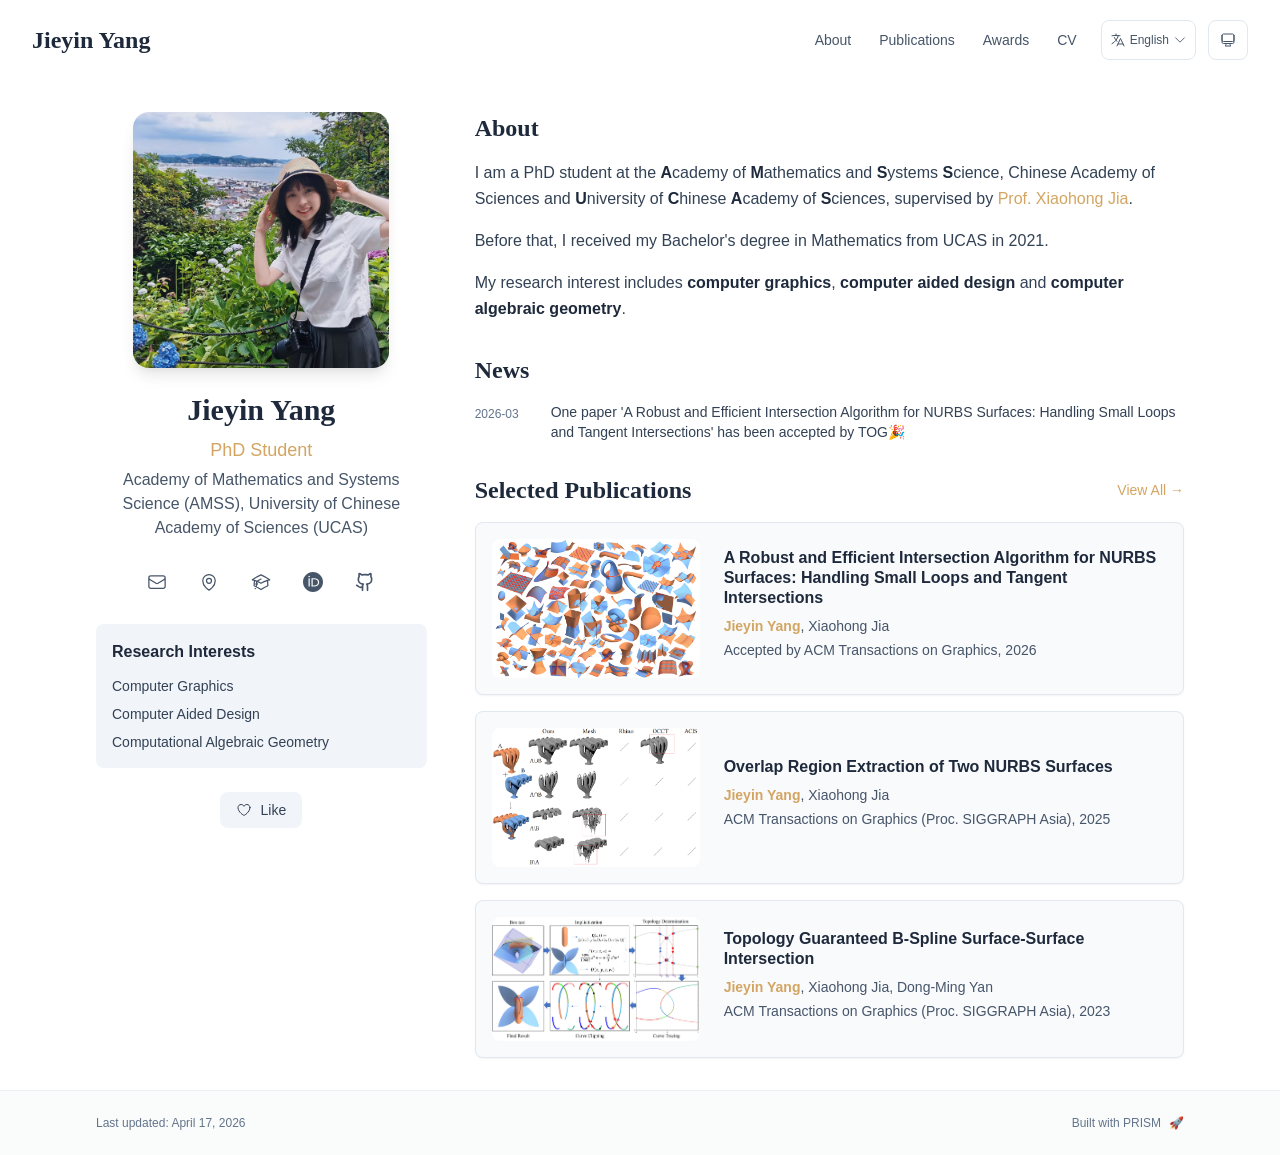
==== commit 20b0d9e2: "." ====
--- a/index.html
+++ b/index.html
@@ -1,4 +1,4 @@
-<!DOCTYPE html><html lang="en" class="scroll-smooth"><head><meta charSet="utf-8"/><meta name="viewport" content="width=device-width, initial-scale=1"/><link rel="preload" as="image" href="/bio.jpg"/><link rel="stylesheet" href="/_next/static/css/a105463da531fa47.css" data-precedence="next"/><link rel="preload" as="script" fetchPriority="low" href="/_next/static/chunks/webpack-af78f5c2c11af041.js"/><script src="/_next/static/chunks/4bd1b696-70b6d399998de86a.js" async=""></script><script src="/_next/static/chunks/684-5aaa8290a129f299.js" async=""></script><script src="/_next/static/chunks/main-app-98433ea783507eb0.js" async=""></script><script src="/_next/static/chunks/461-a9a5d7b05a71d978.js" async=""></script><script src="/_next/static/chunks/874-6cc630662f3664af.js" async=""></script><script src="/_next/static/chunks/291-e39730cc9327e39b.js" async=""></script><script src="/_next/static/chunks/app/layout-aa29f92644f86e2a.js" async=""></script><script src="/_next/static/chunks/178-595a94b9af1e67b5.js" async=""></script><script src="/_next/static/chunks/748-14f86b4fdbc72a17.js" async=""></script><script src="/_next/static/chunks/app/page-0cf1a6452ab0f4fe.js" async=""></script><link rel="icon" href="/favicon.svg" type="image/svg+xml"/><link rel="dns-prefetch" href="https://jialeliu.com"/><link rel="preconnect" href="https://jialeliu.com" crossorigin=""/><link rel="preload" as="font" type="font/woff2" href="https://jialeliu.com/fonts/georgiab.woff2" crossorigin=""/><script>
+<!DOCTYPE html><html lang="en" class="scroll-smooth"><head><meta charSet="utf-8"/><meta name="viewport" content="width=device-width, initial-scale=1"/><link rel="preload" as="image" href="/bio.jpg"/><link rel="stylesheet" href="/_next/static/css/a105463da531fa47.css" data-precedence="next"/><link rel="preload" as="script" fetchPriority="low" href="/_next/static/chunks/webpack-af78f5c2c11af041.js"/><script src="/_next/static/chunks/4bd1b696-70b6d399998de86a.js" async=""></script><script src="/_next/static/chunks/684-5aaa8290a129f299.js" async=""></script><script src="/_next/static/chunks/main-app-98433ea783507eb0.js" async=""></script><script src="/_next/static/chunks/461-a9a5d7b05a71d978.js" async=""></script><script src="/_next/static/chunks/874-6cc630662f3664af.js" async=""></script><script src="/_next/static/chunks/291-e39730cc9327e39b.js" async=""></script><script src="/_next/static/chunks/app/layout-aa29f92644f86e2a.js" async=""></script><script src="/_next/static/chunks/178-595a94b9af1e67b5.js" async=""></script><script src="/_next/static/chunks/748-14f86b4fdbc72a17.js" async=""></script><script src="/_next/static/chunks/app/page-86b173c6c512ea1c.js" async=""></script><link rel="icon" href="/favicon.svg" type="image/svg+xml"/><link rel="dns-prefetch" href="https://jialeliu.com"/><link rel="preconnect" href="https://jialeliu.com" crossorigin=""/><link rel="preload" as="font" type="font/woff2" href="https://jialeliu.com/fonts/georgiab.woff2" crossorigin=""/><script>
               try {
                 const theme = localStorage.getItem('theme-storage');
                 const parsed = theme ? JSON.parse(theme) : null;
@@ -57,6 +57,6 @@
       root.lang = 'en';
       root.setAttribute('data-locale', 'en');
     }
-  </script><title>Jieyin Yang</title><meta name="description" content="PhD student at Academy of Mathematics and Systems Science (AMSS), University of Chinese Academy of Sciences (UCAS)"/><meta name="author" content="Jieyin Yang"/><meta name="keywords" content="Jieyin Yang,PhD,Research,Academy of Mathematics and Systems Science (AMSS), University of Chinese Academy of Sciences (UCAS)"/><meta name="creator" content="Jieyin Yang"/><meta name="publisher" content="Jieyin Yang"/><meta property="og:title" content="Jieyin Yang"/><meta property="og:description" content="PhD student at Academy of Mathematics and Systems Science (AMSS), University of Chinese Academy of Sciences (UCAS)"/><meta property="og:site_name" content="Jieyin Yang&#x27;s Academic Website"/><meta property="og:locale" content="en_US"/><meta property="og:type" content="website"/><meta name="twitter:card" content="summary"/><meta name="twitter:title" content="Jieyin Yang"/><meta name="twitter:description" content="PhD student at Academy of Mathematics and Systems Science (AMSS), University of Chinese Academy of Sciences (UCAS)"/><link rel="icon" href="/favicon.svg"/><script>document.querySelectorAll('body link[rel="icon"], body link[rel="apple-touch-icon"]').forEach(el => document.head.appendChild(el))</script><script src="/_next/static/chunks/polyfills-42372ed130431b0a.js" noModule=""></script></head><body class="font-sans antialiased"><div style="visibility:hidden"><nav class="fixed top-0 left-0 right-0 z-50" data-headlessui-state=""><div class="transition-all duration-300 ease-out bg-transparent" style="transform:translateY(-100px)"><div class="max-w-7xl mx-auto px-4 sm:px-6 lg:px-8"><div class="flex justify-between items-center h-16 lg:h-20"><div class="flex-shrink-0" tabindex="0"><a class="text-xl lg:text-2xl font-serif font-semibold text-primary hover:text-accent transition-colors duration-200" href="/">Jieyin Yang</a></div><div class="hidden lg:block"><div class="ml-10 flex items-center space-x-3"><div class="relative flex items-baseline space-x-1"><a data-nav-href="/" class="relative px-3 py-2 text-sm font-medium rounded-lg transition-colors duration-150 text-primary" href="/">About</a><a data-nav-href="/publications" class="relative px-3 py-2 text-sm font-medium rounded-lg transition-colors duration-150 text-neutral-600" href="/publications/">Publications</a><a data-nav-href="/awards" class="relative px-3 py-2 text-sm font-medium rounded-lg transition-colors duration-150 text-neutral-600" href="/awards/">Awards</a><a data-nav-href="/cv" class="relative px-3 py-2 text-sm font-medium rounded-lg transition-colors duration-150 text-neutral-600" href="/cv/">CV</a></div><div class="flex items-center justify-center w-14 h-10 rounded-lg border border-neutral-200 dark:border-[rgba(148,163,184,0.24)] bg-background dark:bg-neutral-800"><div class="w-6 h-4 rounded bg-neutral-300 animate-pulse"></div></div><div class="flex items-center justify-center w-10 h-10 rounded-lg border border-neutral-200 dark:border-[rgba(148,163,184,0.24)] bg-background dark:bg-neutral-800"><div class="w-4 h-4 rounded-full bg-neutral-300 animate-pulse"></div></div></div></div><div class="lg:hidden flex items-center space-x-2"><div class="flex items-center justify-center w-14 h-10 rounded-lg border border-neutral-200 dark:border-[rgba(148,163,184,0.24)] bg-background dark:bg-neutral-800"><div class="w-6 h-4 rounded bg-neutral-300 animate-pulse"></div></div><div class="flex items-center justify-center w-10 h-10 rounded-lg border border-neutral-200 dark:border-[rgba(148,163,184,0.24)] bg-background dark:bg-neutral-800"><div class="w-4 h-4 rounded-full bg-neutral-300 animate-pulse"></div></div><button class="inline-flex items-center justify-center p-2 rounded-md text-neutral-600 hover:text-primary hover:bg-neutral-100 dark:hover:bg-neutral-800 focus:outline-none focus:ring-2 focus:ring-inset focus:ring-accent transition-colors duration-200" id="headlessui-disclosure-button-«R7pdb»" type="button" aria-expanded="false" data-headlessui-state=""><span class="sr-only">Open main menu</span><div><svg xmlns="http://www.w3.org/2000/svg" fill="none" viewBox="0 0 24 24" stroke-width="1.5" stroke="currentColor" aria-hidden="true" data-slot="icon" class="block h-6 w-6"><path stroke-linecap="round" stroke-linejoin="round" d="M3.75 6.75h16.5M3.75 12h16.5m-16.5 5.25h16.5"></path></svg></div></button></div></div></div></div></nav><main class="min-h-screen pt-16 lg:pt-20"><div class="max-w-6xl mx-auto px-4 sm:px-6 lg:px-8 py-8 bg-background min-h-screen"><div class="grid grid-cols-1 lg:grid-cols-3 gap-12"><div class="lg:col-span-1"><div class="sticky top-8" style="opacity:0;transform:translateY(20px)"><div class="w-64 h-64 mx-auto mb-6 rounded-2xl overflow-hidden shadow-lg hover:shadow-xl transition-all duration-200 hover:scale-105"><img alt="Jieyin Yang" width="256" height="256" decoding="async" data-nimg="1" class="w-full h-full object-cover object-[32%_center]" style="color:transparent" src="/bio.jpg"/></div><div class="text-center mb-6"><h1 class="text-3xl font-serif font-bold text-primary mb-2">Jieyin Yang</h1><p class="text-lg text-accent font-medium mb-1">PhD Student</p><p class="text-neutral-600 mb-2">Academy of Mathematics and Systems Science (AMSS), University of Chinese Academy of Sciences (UCAS)</p></div><div class="flex flex-wrap justify-center gap-3 sm:gap-4 mb-6 relative px-2"><div class="relative"><button class="p-2 sm:p-2 transition-colors duration-200 text-neutral-600 dark:text-neutral-400 hover:text-accent" aria-label="Email"><svg xmlns="http://www.w3.org/2000/svg" fill="none" viewBox="0 0 24 24" stroke-width="1.5" stroke="currentColor" aria-hidden="true" data-slot="icon" class="h-5 w-5"><path stroke-linecap="round" stroke-linejoin="round" d="M21.75 6.75v10.5a2.25 2.25 0 0 1-2.25 2.25h-15a2.25 2.25 0 0 1-2.25-2.25V6.75m19.5 0A2.25 2.25 0 0 0 19.5 4.5h-15a2.25 2.25 0 0 0-2.25 2.25m19.5 0v.243a2.25 2.25 0 0 1-1.07 1.916l-7.5 4.615a2.25 2.25 0 0 1-2.36 0L3.32 8.91a2.25 2.25 0 0 1-1.07-1.916V6.75"></path></svg></button></div><div class="relative"><button class="p-2 sm:p-2 transition-colors duration-200 text-neutral-600 dark:text-neutral-400 hover:text-accent" aria-label="Location"><svg xmlns="http://www.w3.org/2000/svg" fill="none" viewBox="0 0 24 24" stroke-width="1.5" stroke="currentColor" aria-hidden="true" data-slot="icon" class="h-5 w-5"><path stroke-linecap="round" stroke-linejoin="round" d="M15 10.5a3 3 0 1 1-6 0 3 3 0 0 1 6 0Z"></path><path stroke-linecap="round" stroke-linejoin="round" d="M19.5 10.5c0 7.142-7.5 11.25-7.5 11.25S4.5 17.642 4.5 10.5a7.5 7.5 0 1 1 15 0Z"></path></svg></button></div><div class="relative"><button class="p-2 sm:p-2 transition-colors duration-200 text-neutral-600 dark:text-neutral-400 hover:text-accent" aria-label="My CV"><svg xmlns="http://www.w3.org/2000/svg" width="24" height="24" viewBox="0 0 24 24" fill="none" stroke="currentColor" stroke-width="2" stroke-linecap="round" stroke-linejoin="round" class="lucide lucide-file-text h-5 w-5" aria-hidden="true"><path d="M15 2H6a2 2 0 0 0-2 2v16a2 2 0 0 0 2 2h12a2 2 0 0 0 2-2V7Z"></path><path d="M14 2v4a2 2 0 0 0 2 2h4"></path><path d="M10 9H8"></path><path d="M16 13H8"></path><path d="M16 17H8"></path></svg></button></div><a href="https://scholar.google.com" target="_blank" rel="noopener noreferrer" class="p-2 sm:p-2 text-neutral-600 dark:text-neutral-400 hover:text-accent transition-colors duration-200" aria-label="Google Scholar"><svg xmlns="http://www.w3.org/2000/svg" fill="none" viewBox="0 0 24 24" stroke-width="1.5" stroke="currentColor" aria-hidden="true" data-slot="icon" class="h-5 w-5"><path stroke-linecap="round" stroke-linejoin="round" d="M4.26 10.147a60.438 60.438 0 0 0-.491 6.347A48.62 48.62 0 0 1 12 20.904a48.62 48.62 0 0 1 8.232-4.41 60.46 60.46 0 0 0-.491-6.347m-15.482 0a50.636 50.636 0 0 0-2.658-.813A59.906 59.906 0 0 1 12 3.493a59.903 59.903 0 0 1 10.399 5.84c-.896.248-1.783.52-2.658.814m-15.482 0A50.717 50.717 0 0 1 12 13.489a50.702 50.702 0 0 1 7.74-3.342M6.75 15a.75.75 0 1 0 0-1.5.75.75 0 0 0 0 1.5Zm0 0v-3.675A55.378 55.378 0 0 1 12 8.443m-7.007 11.55A5.981 5.981 0 0 0 6.75 15.75v-1.5"></path></svg></a><a href="https://orcid.org/0009-0008-7882-0750" target="_blank" rel="noopener noreferrer" class="p-2 sm:p-2 text-neutral-600 dark:text-neutral-400 hover:text-accent transition-colors duration-200" aria-label="ORCID"><svg viewBox="0 0 24 24" fill="currentColor" class="h-5 w-5" xmlns="http://www.w3.org/2000/svg"><path d="M12 0C5.372 0 0 5.372 0 12s5.372 12 12 12 12-5.372 12-12S18.628 0 12 0zM7.369 4.378c.525 0 .947.431.947.947s-.422.947-.947.947a.95.95 0 0 1-.947-.947c0-.525.422-.947.947-.947zm-.722 3.038h1.444v10.041H6.647V7.416zm3.562 0h3.9c3.712 0 5.344 2.653 5.344 5.025 0 2.578-2.016 5.025-5.325 5.025h-3.919V7.416zm1.444 1.303v7.444h2.297c3.272 0 4.022-2.484 4.022-3.722 0-2.016-1.284-3.722-4.097-3.722h-2.222z"></path></svg></a><a href="https://github.com" target="_blank" rel="noopener noreferrer" class="p-2 sm:p-2 text-neutral-600 dark:text-neutral-400 hover:text-accent transition-colors duration-200" aria-label="GitHub"><svg xmlns="http://www.w3.org/2000/svg" width="24" height="24" viewBox="0 0 24 24" fill="none" stroke="currentColor" stroke-width="2" stroke-linecap="round" stroke-linejoin="round" class="lucide lucide-github h-5 w-5" aria-hidden="true"><path d="M15 22v-4a4.8 4.8 0 0 0-1-3.5c3 0 6-2 6-5.5.08-1.25-.27-2.48-1-3.5.28-1.15.28-2.35 0-3.5 0 0-1 0-3 1.5-2.64-.5-5.36-.5-8 0C6 2 5 2 5 2c-.3 1.15-.3 2.35 0 3.5A5.403 5.403 0 0 0 4 9c0 3.5 3 5.5 6 5.5-.39.49-.68 1.05-.85 1.65-.17.6-.22 1.23-.15 1.85v4"></path><path d="M9 18c-4.51 2-5-2-7-2"></path></svg></a></div><div class="bg-neutral-100 dark:bg-neutral-800 rounded-lg p-4 mb-6 hover:shadow-lg transition-all duration-200 hover:scale-[1.02]"><h3 class="font-semibold text-primary mb-3">Research Interests</h3><div class="space-y-2 text-sm text-neutral-700 dark:text-neutral-500"><div>Computer Graphics</div><div>Computer Aided Design</div><div>Computational Algebraic Geometry</div></div></div><div class="flex justify-center"><div class="relative"><button class="flex items-center space-x-2 px-4 py-2 rounded-lg font-medium text-sm transition-all duration-200 bg-neutral-100 dark:bg-neutral-800 text-neutral-700 dark:text-neutral-500 hover:bg-red-50 dark:hover:bg-red-900/20 hover:text-red-600 dark:hover:text-red-400 cursor-pointer" tabindex="0"><svg xmlns="http://www.w3.org/2000/svg" fill="none" viewBox="0 0 24 24" stroke-width="1.5" stroke="currentColor" aria-hidden="true" data-slot="icon" class="h-4 w-4"><path stroke-linecap="round" stroke-linejoin="round" d="M21 8.25c0-2.485-2.099-4.5-4.688-4.5-1.935 0-3.597 1.126-4.312 2.733-.715-1.607-2.377-2.733-4.313-2.733C5.1 3.75 3 5.765 3 8.25c0 7.22 9 12 9 12s9-4.78 9-12Z"></path></svg><span>Like</span></button></div></div></div></div><div class="lg:col-span-2 space-y-8"><section id="about" class="scroll-mt-24 space-y-8"><section style="opacity:0;transform:translateY(20px)"><h2 class="text-2xl font-serif font-bold text-primary mb-4">About</h2><div class="text-neutral-700 dark:text-neutral-600 leading-relaxed"><p class="mb-4 last:mb-0">I am a PhD student at the <strong class="font-semibold text-primary">A</strong>cademy of <strong class="font-semibold text-primary">M</strong>athematics and <strong class="font-semibold text-primary">S</strong>ystems <strong class="font-semibold text-primary">S</strong>cience, Chinese Academy of Sciences and <strong class="font-semibold text-primary">U</strong>niversity of <strong class="font-semibold text-primary">C</strong>hinese <strong class="font-semibold text-primary">A</strong>cademy of <strong class="font-semibold text-primary">S</strong>ciences, supervised by <a href="http://www.mmrc.iss.ac.cn/~xhjia/" node="[object Object]" target="_blank" rel="noopener noreferrer" class="text-accent font-medium transition-all duration-200 rounded hover:bg-accent/10 hover:shadow-sm">Prof. Xiaohong Jia</a>.</p>
+  </script><title>Jieyin Yang</title><meta name="description" content="PhD student at Academy of Mathematics and Systems Science (AMSS), University of Chinese Academy of Sciences (UCAS)"/><meta name="author" content="Jieyin Yang"/><meta name="keywords" content="Jieyin Yang,PhD,Research,Academy of Mathematics and Systems Science (AMSS), University of Chinese Academy of Sciences (UCAS)"/><meta name="creator" content="Jieyin Yang"/><meta name="publisher" content="Jieyin Yang"/><meta property="og:title" content="Jieyin Yang"/><meta property="og:description" content="PhD student at Academy of Mathematics and Systems Science (AMSS), University of Chinese Academy of Sciences (UCAS)"/><meta property="og:site_name" content="Jieyin Yang&#x27;s Academic Website"/><meta property="og:locale" content="en_US"/><meta property="og:type" content="website"/><meta name="twitter:card" content="summary"/><meta name="twitter:title" content="Jieyin Yang"/><meta name="twitter:description" content="PhD student at Academy of Mathematics and Systems Science (AMSS), University of Chinese Academy of Sciences (UCAS)"/><link rel="icon" href="/favicon.svg"/><script>document.querySelectorAll('body link[rel="icon"], body link[rel="apple-touch-icon"]').forEach(el => document.head.appendChild(el))</script><script src="/_next/static/chunks/polyfills-42372ed130431b0a.js" noModule=""></script></head><body class="font-sans antialiased"><div style="visibility:hidden"><nav class="fixed top-0 left-0 right-0 z-50" data-headlessui-state=""><div class="transition-all duration-300 ease-out bg-transparent" style="transform:translateY(-100px)"><div class="max-w-7xl mx-auto px-4 sm:px-6 lg:px-8"><div class="flex justify-between items-center h-16 lg:h-20"><div class="flex-shrink-0" tabindex="0"><a class="text-xl lg:text-2xl font-serif font-semibold text-primary hover:text-accent transition-colors duration-200" href="/">Jieyin Yang</a></div><div class="hidden lg:block"><div class="ml-10 flex items-center space-x-3"><div class="relative flex items-baseline space-x-1"><a data-nav-href="/" class="relative px-3 py-2 text-sm font-medium rounded-lg transition-colors duration-150 text-primary" href="/">About</a><a data-nav-href="/publications" class="relative px-3 py-2 text-sm font-medium rounded-lg transition-colors duration-150 text-neutral-600" href="/publications/">Publications</a><a data-nav-href="/awards" class="relative px-3 py-2 text-sm font-medium rounded-lg transition-colors duration-150 text-neutral-600" href="/awards/">Awards</a><a data-nav-href="/cv" class="relative px-3 py-2 text-sm font-medium rounded-lg transition-colors duration-150 text-neutral-600" href="/cv/">CV</a></div><div class="flex items-center justify-center w-14 h-10 rounded-lg border border-neutral-200 dark:border-[rgba(148,163,184,0.24)] bg-background dark:bg-neutral-800"><div class="w-6 h-4 rounded bg-neutral-300 animate-pulse"></div></div><div class="flex items-center justify-center w-10 h-10 rounded-lg border border-neutral-200 dark:border-[rgba(148,163,184,0.24)] bg-background dark:bg-neutral-800"><div class="w-4 h-4 rounded-full bg-neutral-300 animate-pulse"></div></div></div></div><div class="lg:hidden flex items-center space-x-2"><div class="flex items-center justify-center w-14 h-10 rounded-lg border border-neutral-200 dark:border-[rgba(148,163,184,0.24)] bg-background dark:bg-neutral-800"><div class="w-6 h-4 rounded bg-neutral-300 animate-pulse"></div></div><div class="flex items-center justify-center w-10 h-10 rounded-lg border border-neutral-200 dark:border-[rgba(148,163,184,0.24)] bg-background dark:bg-neutral-800"><div class="w-4 h-4 rounded-full bg-neutral-300 animate-pulse"></div></div><button class="inline-flex items-center justify-center p-2 rounded-md text-neutral-600 hover:text-primary hover:bg-neutral-100 dark:hover:bg-neutral-800 focus:outline-none focus:ring-2 focus:ring-inset focus:ring-accent transition-colors duration-200" id="headlessui-disclosure-button-«R7pdb»" type="button" aria-expanded="false" data-headlessui-state=""><span class="sr-only">Open main menu</span><div><svg xmlns="http://www.w3.org/2000/svg" fill="none" viewBox="0 0 24 24" stroke-width="1.5" stroke="currentColor" aria-hidden="true" data-slot="icon" class="block h-6 w-6"><path stroke-linecap="round" stroke-linejoin="round" d="M3.75 6.75h16.5M3.75 12h16.5m-16.5 5.25h16.5"></path></svg></div></button></div></div></div></div></nav><main class="min-h-screen pt-16 lg:pt-20"><div class="max-w-6xl mx-auto px-4 sm:px-6 lg:px-8 py-8 bg-background min-h-screen"><div class="grid grid-cols-1 lg:grid-cols-3 gap-12"><div class="lg:col-span-1"><div class="sticky top-8" style="opacity:0;transform:translateY(20px)"><div class="w-64 h-64 mx-auto mb-6 rounded-2xl overflow-hidden shadow-lg hover:shadow-xl transition-all duration-200 hover:scale-105"><img alt="Jieyin Yang" width="256" height="256" decoding="async" data-nimg="1" class="w-full h-full object-cover object-[32%_center]" style="color:transparent" src="/bio.jpg"/></div><div class="text-center mb-6"><h1 class="text-3xl font-serif font-bold text-primary mb-2">Jieyin Yang</h1><p class="text-lg text-accent font-medium mb-1">PhD Student</p><p class="text-neutral-600 mb-2">Academy of Mathematics and Systems Science (AMSS), University of Chinese Academy of Sciences (UCAS)</p></div><div class="flex flex-wrap justify-center gap-3 sm:gap-4 mb-6 relative px-2"><div class="relative"><button class="p-2 sm:p-2 transition-colors duration-200 text-neutral-600 dark:text-neutral-400 hover:text-accent" aria-label="Email"><svg xmlns="http://www.w3.org/2000/svg" fill="none" viewBox="0 0 24 24" stroke-width="1.5" stroke="currentColor" aria-hidden="true" data-slot="icon" class="h-5 w-5"><path stroke-linecap="round" stroke-linejoin="round" d="M21.75 6.75v10.5a2.25 2.25 0 0 1-2.25 2.25h-15a2.25 2.25 0 0 1-2.25-2.25V6.75m19.5 0A2.25 2.25 0 0 0 19.5 4.5h-15a2.25 2.25 0 0 0-2.25 2.25m19.5 0v.243a2.25 2.25 0 0 1-1.07 1.916l-7.5 4.615a2.25 2.25 0 0 1-2.36 0L3.32 8.91a2.25 2.25 0 0 1-1.07-1.916V6.75"></path></svg></button></div><div class="relative"><button class="p-2 sm:p-2 transition-colors duration-200 text-neutral-600 dark:text-neutral-400 hover:text-accent" aria-label="Location"><svg xmlns="http://www.w3.org/2000/svg" fill="none" viewBox="0 0 24 24" stroke-width="1.5" stroke="currentColor" aria-hidden="true" data-slot="icon" class="h-5 w-5"><path stroke-linecap="round" stroke-linejoin="round" d="M15 10.5a3 3 0 1 1-6 0 3 3 0 0 1 6 0Z"></path><path stroke-linecap="round" stroke-linejoin="round" d="M19.5 10.5c0 7.142-7.5 11.25-7.5 11.25S4.5 17.642 4.5 10.5a7.5 7.5 0 1 1 15 0Z"></path></svg></button></div><a href="https://scholar.google.com" target="_blank" rel="noopener noreferrer" class="p-2 sm:p-2 text-neutral-600 dark:text-neutral-400 hover:text-accent transition-colors duration-200" aria-label="Google Scholar"><svg xmlns="http://www.w3.org/2000/svg" fill="none" viewBox="0 0 24 24" stroke-width="1.5" stroke="currentColor" aria-hidden="true" data-slot="icon" class="h-5 w-5"><path stroke-linecap="round" stroke-linejoin="round" d="M4.26 10.147a60.438 60.438 0 0 0-.491 6.347A48.62 48.62 0 0 1 12 20.904a48.62 48.62 0 0 1 8.232-4.41 60.46 60.46 0 0 0-.491-6.347m-15.482 0a50.636 50.636 0 0 0-2.658-.813A59.906 59.906 0 0 1 12 3.493a59.903 59.903 0 0 1 10.399 5.84c-.896.248-1.783.52-2.658.814m-15.482 0A50.717 50.717 0 0 1 12 13.489a50.702 50.702 0 0 1 7.74-3.342M6.75 15a.75.75 0 1 0 0-1.5.75.75 0 0 0 0 1.5Zm0 0v-3.675A55.378 55.378 0 0 1 12 8.443m-7.007 11.55A5.981 5.981 0 0 0 6.75 15.75v-1.5"></path></svg></a><a href="https://orcid.org/0009-0008-7882-0750" target="_blank" rel="noopener noreferrer" class="p-2 sm:p-2 text-neutral-600 dark:text-neutral-400 hover:text-accent transition-colors duration-200" aria-label="ORCID"><svg viewBox="0 0 24 24" fill="currentColor" class="h-5 w-5" xmlns="http://www.w3.org/2000/svg"><path d="M12 0C5.372 0 0 5.372 0 12s5.372 12 12 12 12-5.372 12-12S18.628 0 12 0zM7.369 4.378c.525 0 .947.431.947.947s-.422.947-.947.947a.95.95 0 0 1-.947-.947c0-.525.422-.947.947-.947zm-.722 3.038h1.444v10.041H6.647V7.416zm3.562 0h3.9c3.712 0 5.344 2.653 5.344 5.025 0 2.578-2.016 5.025-5.325 5.025h-3.919V7.416zm1.444 1.303v7.444h2.297c3.272 0 4.022-2.484 4.022-3.722 0-2.016-1.284-3.722-4.097-3.722h-2.222z"></path></svg></a><a href="https://github.com" target="_blank" rel="noopener noreferrer" class="p-2 sm:p-2 text-neutral-600 dark:text-neutral-400 hover:text-accent transition-colors duration-200" aria-label="GitHub"><svg xmlns="http://www.w3.org/2000/svg" width="24" height="24" viewBox="0 0 24 24" fill="none" stroke="currentColor" stroke-width="2" stroke-linecap="round" stroke-linejoin="round" class="lucide lucide-github h-5 w-5" aria-hidden="true"><path d="M15 22v-4a4.8 4.8 0 0 0-1-3.5c3 0 6-2 6-5.5.08-1.25-.27-2.48-1-3.5.28-1.15.28-2.35 0-3.5 0 0-1 0-3 1.5-2.64-.5-5.36-.5-8 0C6 2 5 2 5 2c-.3 1.15-.3 2.35 0 3.5A5.403 5.403 0 0 0 4 9c0 3.5 3 5.5 6 5.5-.39.49-.68 1.05-.85 1.65-.17.6-.22 1.23-.15 1.85v4"></path><path d="M9 18c-4.51 2-5-2-7-2"></path></svg></a></div><div class="bg-neutral-100 dark:bg-neutral-800 rounded-lg p-4 mb-6 hover:shadow-lg transition-all duration-200 hover:scale-[1.02]"><h3 class="font-semibold text-primary mb-3">Research Interests</h3><div class="space-y-2 text-sm text-neutral-700 dark:text-neutral-500"><div>Computer Graphics</div><div>Computer Aided Design</div><div>Computational Algebraic Geometry</div></div></div><div class="flex justify-center"><div class="relative"><button class="flex items-center space-x-2 px-4 py-2 rounded-lg font-medium text-sm transition-all duration-200 bg-neutral-100 dark:bg-neutral-800 text-neutral-700 dark:text-neutral-500 hover:bg-red-50 dark:hover:bg-red-900/20 hover:text-red-600 dark:hover:text-red-400 cursor-pointer" tabindex="0"><svg xmlns="http://www.w3.org/2000/svg" fill="none" viewBox="0 0 24 24" stroke-width="1.5" stroke="currentColor" aria-hidden="true" data-slot="icon" class="h-4 w-4"><path stroke-linecap="round" stroke-linejoin="round" d="M21 8.25c0-2.485-2.099-4.5-4.688-4.5-1.935 0-3.597 1.126-4.312 2.733-.715-1.607-2.377-2.733-4.313-2.733C5.1 3.75 3 5.765 3 8.25c0 7.22 9 12 9 12s9-4.78 9-12Z"></path></svg><span>Like</span></button></div></div></div></div><div class="lg:col-span-2 space-y-8"><section id="about" class="scroll-mt-24 space-y-8"><section style="opacity:0;transform:translateY(20px)"><h2 class="text-2xl font-serif font-bold text-primary mb-4">About</h2><div class="text-neutral-700 dark:text-neutral-600 leading-relaxed"><p class="mb-4 last:mb-0">I am a PhD student at the <strong class="font-semibold text-primary">A</strong>cademy of <strong class="font-semibold text-primary">M</strong>athematics and <strong class="font-semibold text-primary">S</strong>ystems <strong class="font-semibold text-primary">S</strong>cience, Chinese Academy of Sciences and <strong class="font-semibold text-primary">U</strong>niversity of <strong class="font-semibold text-primary">C</strong>hinese <strong class="font-semibold text-primary">A</strong>cademy of <strong class="font-semibold text-primary">S</strong>ciences, supervised by <a href="http://www.mmrc.iss.ac.cn/~xhjia/" node="[object Object]" target="_blank" rel="noopener noreferrer" class="text-accent font-medium transition-all duration-200 rounded hover:bg-accent/10 hover:shadow-sm">Prof. Xiaohong Jia</a>.</p>
 <p class="mb-4 last:mb-0">Before that, I received my Bachelor&#x27;s degree in Mathematics from UCAS in 2021.</p>
-<p class="mb-4 last:mb-0">My research interest includes <strong class="font-semibold text-primary">computer graphics</strong>, <strong class="font-semibold text-primary">computer aided design</strong> and <strong class="font-semibold text-primary">computer algebraic geometry</strong>.</p></div></section><section style="opacity:0;transform:translateY(20px)"><h2 class="text-2xl font-serif font-bold text-primary mb-4">News</h2><div class="space-y-3"><div class="flex items-start space-x-3"><span class="text-xs text-neutral-500 mt-1 w-16 flex-shrink-0">2026-03</span><p class="text-sm text-neutral-700">One paper &#x27;A Robust and Efficient Intersection Algorithm for NURBS Surfaces: Handling Small Loops and Tangent Intersections&#x27; has been accepted by TOG🎉</p></div></div></section><section style="opacity:0;transform:translateY(20px)"><div class="flex items-center justify-between mb-4"><h2 class="text-2xl font-serif font-bold text-primary">Selected Publications</h2><a class="text-accent hover:text-accent-dark text-sm font-medium transition-all duration-200 rounded hover:bg-accent/10 hover:shadow-sm" href="/publications/">View All<!-- --> →</a></div><div class="space-y-4"><div class="bg-neutral-50 dark:bg-neutral-800 p-4 rounded-lg shadow-sm border border-neutral-200 dark:border-[rgba(148,163,184,0.24)] hover:shadow-lg transition-all duration-200 hover:scale-[1.02] flex flex-col md:flex-row md:items-center md:justify-between gap-4 md:gap-6" style="opacity:0;transform:translateY(20px)"><div class="w-full md:w-52 md:shrink-0"><div class="rounded-lg overflow-hidden bg-neutral-100 dark:bg-neutral-800"><img alt="A Robust and Efficient Intersection Algorithm for NURBS Surfaces: Handling Small Loops and Tangent Intersections" loading="lazy" width="800" height="500" decoding="async" data-nimg="1" class="w-full h-auto block" style="color:transparent" src="/papers/TOG26.jpg"/></div></div><div class="flex-grow min-w-0"><h3 class="font-semibold text-primary mb-2 leading-tight">A Robust and Efficient Intersection Algorithm for NURBS Surfaces: Handling Small Loops and Tangent Intersections</h3><p class="text-sm text-neutral-600 dark:text-neutral-500 mb-1"><span><span class="font-semibold text-accent ">Jieyin Yang</span>, </span><span><span class=" ">Xiaohong Jia</span></span></p><p class="text-sm text-neutral-600 dark:text-neutral-500 mb-2">Accepted by <!-- -->ACM Transactions on Graphics, 2026</p></div></div><div class="bg-neutral-50 dark:bg-neutral-800 p-4 rounded-lg shadow-sm border border-neutral-200 dark:border-[rgba(148,163,184,0.24)] hover:shadow-lg transition-all duration-200 hover:scale-[1.02] flex flex-col md:flex-row md:items-center md:justify-between gap-4 md:gap-6" style="opacity:0;transform:translateY(20px)"><div class="w-full md:w-52 md:shrink-0"><div class="rounded-lg overflow-hidden bg-neutral-100 dark:bg-neutral-800"><img alt="Overlap Region Extraction of Two NURBS Surfaces" loading="lazy" width="800" height="500" decoding="async" data-nimg="1" class="w-full h-auto block" style="color:transparent" src="/papers/SIGA25.jpg"/></div></div><div class="flex-grow min-w-0"><h3 class="font-semibold text-primary mb-2 leading-tight"><a href="https://doi.org/10.1145/3763308" target="_blank" rel="noopener noreferrer" class="text-primary hover:text-accent hover:underline underline-offset-4 transition-colors duration-200">Overlap Region Extraction of Two NURBS Surfaces</a></h3><p class="text-sm text-neutral-600 dark:text-neutral-500 mb-1"><span><span class="font-semibold text-accent ">Jieyin Yang</span>, </span><span><span class=" ">Xiaohong Jia</span></span></p><p class="text-sm text-neutral-600 dark:text-neutral-500 mb-2">ACM Transactions on Graphics (Proc. SIGGRAPH Asia), 2025</p></div></div><div class="bg-neutral-50 dark:bg-neutral-800 p-4 rounded-lg shadow-sm border border-neutral-200 dark:border-[rgba(148,163,184,0.24)] hover:shadow-lg transition-all duration-200 hover:scale-[1.02] flex flex-col md:flex-row md:items-center md:justify-between gap-4 md:gap-6" style="opacity:0;transform:translateY(20px)"><div class="w-full md:w-52 md:shrink-0"><div class="rounded-lg overflow-hidden bg-neutral-100 dark:bg-neutral-800"><img alt="Topology Guaranteed B-Spline Surface-Surface Intersection" loading="lazy" width="800" height="500" decoding="async" data-nimg="1" class="w-full h-auto block" style="color:transparent" src="/papers/SIGA23.jpg"/></div></div><div class="flex-grow min-w-0"><h3 class="font-semibold text-primary mb-2 leading-tight"><a href="https://doi.org/10.1145/3618349" target="_blank" rel="noopener noreferrer" class="text-primary hover:text-accent hover:underline underline-offset-4 transition-colors duration-200">Topology Guaranteed B-Spline Surface-Surface Intersection</a></h3><p class="text-sm text-neutral-600 dark:text-neutral-500 mb-1"><span><span class="font-semibold text-accent ">Jieyin Yang</span>, </span><span><span class=" ">Xiaohong Jia</span>, </span><span><span class=" ">Dong-Ming Yan</span></span></p><p class="text-sm text-neutral-600 dark:text-neutral-500 mb-2">ACM Transactions on Graphics (Proc. SIGGRAPH Asia), 2023</p></div></div></div></section></section></div></div></div><!--$--><!--/$--><!--$--><!--/$--></main><footer class="border-t border-neutral-200/50 bg-neutral-50/50 dark:bg-neutral-900/50 dark:border-neutral-700/50"><div class="max-w-6xl mx-auto px-4 sm:px-6 lg:px-8 py-6"><div class="flex flex-col sm:flex-row justify-between items-center gap-2"><p class="text-xs text-neutral-500">Last updated<!-- -->: <!-- -->April 17, 2026</p><p class="text-xs text-neutral-500 flex items-center"><a href="https://github.com/xyjoey/PRISM" target="_blank" rel="noopener noreferrer">Built with PRISM</a><span class="ml-2">🚀</span></p></div></div></footer></div><script src="/_next/static/chunks/webpack-af78f5c2c11af041.js" async=""></script><script>(self.__next_f=self.__next_f||[]).push([0])</script><script>self.__next_f.push([1,"1:\"$Sreact.fragment\"\n3:I[3719,[\"461\",\"static/chunks/461-a9a5d7b05a71d978.js\",\"874\",\"static/chunks/874-6cc630662f3664af.js\",\"291\",\"static/chunks/291-e39730cc9327e39b.js\",\"177\",\"static/chunks/app/layout-aa29f92644f86e2a.js\"],\"ThemeProvider\"]\n4:I[310,[\"461\",\"static/chunks/461-a9a5d7b05a71d978.js\",\"874\",\"static/chunks/874-6cc630662f3664af.js\",\"291\",\"static/chunks/291-e39730cc9327e39b.js\",\"177\",\"static/chunks/app/layout-aa29f92644f86e2a.js\"],\"LocaleProvider\"]\n5:I[4574,[\"461\",\"static/chunks/461-a9a5d7b05a71d978.js\",\"874\",\"static/chunks/874-6cc630662f3664af.js\",\"291\",\"static/chunks/291-e39730cc9327e39b.js\",\"177\",\"static/chunks/app/layout-aa29f92644f86e2a.js\"],\"default\"]\n6:I[7555,[],\"\"]\n7:I[1295,[],\"\"]\n8:I[2548,[\"461\",\"static/chunks/461-a9a5d7b05a71d978.js\",\"874\",\"static/chunks/874-6cc630662f3664af.js\",\"291\",\"static/chunks/291-e39730cc9327e39b.js\",\"177\",\"static/chunks/app/layout-aa29f92644f86e2a.js\"],\"default\"]\n9:I[7864,[\"461\",\"static/chunks/461-a9a5d7b05a71d978.js\",\"178\",\"static/chunks/178-595a94b9af1e67b5.js\",\"874\",\"static/chunks/874-6cc630662f3664af.js\",\"748\",\"static/chunks/748-14f86b4fdbc72a17.js\",\"974\",\"static/chunks/app/page-0cf1a6452ab0f4fe.js\"],\"default\"]\na:I[9665,[],\"MetadataBoundary\"]\nc:I[9665,[],\"OutletBoundary\"]\nf:I[4911,[],\"AsyncMetadataOutlet\"]\n11:I[9665,[],\"ViewportBoundary\"]\n13:I[6614,[],\"\"]\n:HL[\"/_next/static/css/a105463da531fa47.css\",\"style\"]\n2:T590,\n    try {\n      const cfg = {\"enabled\":true,\"locales\":[\"zh\",\"en\"],\"defaultLocale\":\"en\",\"mode\":\"auto\",\"fixedLocale\":\"en\",\"persist\":true,\"switcher\":true,\"labels\":{\"zh\":\"中文\",\"en\":\"English\"}};\n      const storageKey = 'locale-storage';\n      const normalize = (value) =\u003e typeof value === 'string' ? value.trim().replace('_', '-').toLowerCase() : '';\n      const matchLocale = (candidate) =\u003e {\n        const normalized = normalize(candidate);\n        if (!normalized) return null;\n        if (cfg.locales.includes(normalized)) return normalized;\n        const language = normalized.split('-')[0];\n        if (cfg.locales.includes(language)) return language;\n        "])</script><script>self.__next_f.push([1,"return null;\n      };\n\n      let resolved = null;\n\n      if (cfg.persist) {\n        resolved = matchLocale(localStorage.getItem(storageKey));\n      }\n\n      if (!resolved) {\n        if (cfg.mode === 'fixed') {\n          resolved = cfg.fixedLocale;\n        } else {\n          resolved = matchLocale(navigator.language);\n        }\n      }\n\n      if (!resolved) {\n        resolved = cfg.defaultLocale;\n      }\n\n      const root = document.documentElement;\n      root.lang = resolved;\n      root.setAttribute('data-locale', resolved);\n\n      if (cfg.persist) {\n        localStorage.setItem(storageKey, resolved);\n      }\n    } catch (e) {\n      const root = document.documentElement;\n      root.lang = 'en';\n      root.setAttribute('data-locale', 'en');\n    }\n  "])</script><script>self.__next_f.push([1,"0:{\"P\":null,\"b\":\"R4NTTKuLAwRxodMiKyCyL\",\"p\":\"\",\"c\":[\"\",\"\"],\"i\":false,\"f\":[[[\"\",{\"children\":[\"__PAGE__\",{}]},\"$undefined\",\"$undefined\",true],[\"\",[\"$\",\"$1\",\"c\",{\"children\":[[[\"$\",\"link\",\"0\",{\"rel\":\"stylesheet\",\"href\":\"/_next/static/css/a105463da531fa47.css\",\"precedence\":\"next\",\"crossOrigin\":\"$undefined\",\"nonce\":\"$undefined\"}]],[\"$\",\"html\",null,{\"lang\":\"en\",\"className\":\"scroll-smooth\",\"suppressHydrationWarning\":true,\"children\":[[\"$\",\"head\",null,{\"children\":[[\"$\",\"link\",null,{\"rel\":\"icon\",\"href\":\"/favicon.svg\",\"type\":\"image/svg+xml\"}],[\"$\",\"link\",null,{\"rel\":\"dns-prefetch\",\"href\":\"https://jialeliu.com\"}],[\"$\",\"link\",null,{\"rel\":\"preconnect\",\"href\":\"https://jialeliu.com\",\"crossOrigin\":\"\"}],[\"$\",\"link\",null,{\"rel\":\"preload\",\"as\":\"font\",\"type\":\"font/woff2\",\"href\":\"https://jialeliu.com/fonts/georgiab.woff2\",\"crossOrigin\":\"\"}],[\"$\",\"script\",null,{\"dangerouslySetInnerHTML\":{\"__html\":\"\\n              try {\\n                const theme = localStorage.getItem('theme-storage');\\n                const parsed = theme ? JSON.parse(theme) : null;\\n                const setting = parsed?.state?.theme || 'system';\\n                const prefersDark = typeof window !== 'undefined' \u0026\u0026 window.matchMedia \u0026\u0026 window.matchMedia('(prefers-color-scheme: dark)').matches;\\n                const effective = setting === 'dark' ? 'dark' : (setting === 'light' ? 'light' : (prefersDark ? 'dark' : 'light'));\\n                var root = document.documentElement;\\n                root.classList.add(effective);\\n                root.setAttribute('data-theme', effective);\\n              } catch (e) {\\n                var root = document.documentElement;\\n                root.classList.add('light');\\n                root.setAttribute('data-theme', 'light');\\n              }\\n            \"}}],[\"$\",\"script\",null,{\"dangerouslySetInnerHTML\":{\"__html\":\"$2\"}}]]}],[\"$\",\"body\",null,{\"className\":\"font-sans antialiased\",\"children\":[\"$\",\"$L3\",null,{\"children\":[\"$\",\"$L4\",null,{\"config\":{\"enabled\":true,\"locales\":[\"zh\",\"en\"],\"defaultLocale\":\"en\",\"mode\":\"auto\",\"fixedLocale\":\"en\",\"persist\":true,\"switcher\":true,\"labels\":{\"zh\":\"中文\",\"en\":\"English\"}},\"children\":[[\"$\",\"$L5\",null,{\"items\":[{\"title\":\"About\",\"type\":\"page\",\"target\":\"about\",\"href\":\"/\"},{\"title\":\"Publications\",\"type\":\"page\",\"target\":\"publications\",\"href\":\"/publications\"},{\"title\":\"Awards\",\"type\":\"page\",\"target\":\"awards\",\"href\":\"/awards\"},{\"title\":\"CV\",\"type\":\"page\",\"target\":\"cv\",\"href\":\"/cv\"}],\"siteTitle\":\"Jieyin Yang\",\"enableOnePageMode\":false,\"i18n\":\"$0:f:0:1:1:props:children:1:props:children:1:props:children:props:children:props:config\",\"itemsByLocale\":{\"zh\":[{\"title\":\"关于我\",\"type\":\"page\",\"target\":\"about\",\"href\":\"/\"},{\"title\":\"论文\",\"type\":\"page\",\"target\":\"publications\",\"href\":\"/publications\"},{\"title\":\"奖项\",\"type\":\"page\",\"target\":\"awards\",\"href\":\"/awards\"},{\"title\":\"简历\",\"type\":\"page\",\"target\":\"cv\",\"href\":\"/cv\"}],\"en\":[{\"title\":\"About\",\"type\":\"page\",\"target\":\"about\",\"href\":\"/\"},{\"title\":\"Publications\",\"type\":\"page\",\"target\":\"publications\",\"href\":\"/publications\"},{\"title\":\"Awards\",\"type\":\"page\",\"target\":\"awards\",\"href\":\"/awards\"},{\"title\":\"CV\",\"type\":\"page\",\"target\":\"cv\",\"href\":\"/cv\"}]},\"siteTitleByLocale\":{\"zh\":\"杨婕吟\",\"en\":\"Jieyin Yang\"}}],[\"$\",\"main\",null,{\"className\":\"min-h-screen pt-16 lg:pt-20\",\"children\":[\"$\",\"$L6\",null,{\"parallelRouterKey\":\"children\",\"error\":\"$undefined\",\"errorStyles\":\"$undefined\",\"errorScripts\":\"$undefined\",\"template\":[\"$\",\"$L7\",null,{}],\"templateStyles\":\"$undefined\",\"templateScripts\":\"$undefined\",\"notFound\":[[[\"$\",\"title\",null,{\"children\":\"404: This page could not be found.\"}],[\"$\",\"div\",null,{\"style\":{\"fontFamily\":\"system-ui,\\\"Segoe UI\\\",Roboto,Helvetica,Arial,sans-serif,\\\"Apple Color Emoji\\\",\\\"Segoe UI Emoji\\\"\",\"height\":\"100vh\",\"textAlign\":\"center\",\"display\":\"flex\",\"flexDirection\":\"column\",\"alignItems\":\"center\",\"justifyContent\":\"center\"},\"children\":[\"$\",\"div\",null,{\"children\":[[\"$\",\"style\",null,{\"dangerouslySetInnerHTML\":{\"__html\":\"body{color:#000;background:#fff;margin:0}.next-error-h1{border-right:1px solid rgba(0,0,0,.3)}@media (prefers-color-scheme:dark){body{color:#fff;background:#000}.next-error-h1{border-right:1px solid rgba(255,255,255,.3)}}\"}}],[\"$\",\"h1\",null,{\"className\":\"next-error-h1\",\"style\":{\"display\":\"inline-block\",\"margin\":\"0 20px 0 0\",\"padding\":\"0 23px 0 0\",\"fontSize\":24,\"fontWeight\":500,\"verticalAlign\":\"top\",\"lineHeight\":\"49px\"},\"children\":404}],[\"$\",\"div\",null,{\"style\":{\"display\":\"inline-block\"},\"children\":[\"$\",\"h2\",null,{\"style\":{\"fontSize\":14,\"fontWeight\":400,\"lineHeight\":\"49px\",\"margin\":0},\"children\":\"This page could not be found.\"}]}]]}]}]],[]],\"forbidden\":\"$undefined\",\"unauthorized\":\"$undefined\"}]}],[\"$\",\"$L8\",null,{\"lastUpdated\":\"April 17, 2026\",\"lastUpdatedByLocale\":{\"zh\":\"2026年04月17日\",\"en\":\"April 17, 2026\"},\"defaultLocale\":\"en\"}]]}]}]}]]}]]}],{\"children\":[\"__PAGE__\",[\"$\",\"$1\",\"c\",{\"children\":[[\"$\",\"$L9\",null,{\"dataByLocale\":{\"zh\":{\"author\":{\"name\":\"杨婕吟\",\"title\":\"博士生\",\"institution\":\"中国科学院数学与系统科学院，中国科学院大学\",\"avatar\":\"/bio.jpg\"},\"social\":{\"email\":\"yangjieyin17@mails.ucas.ac.cn\",\"location\":\"北京，中国\",\"location_url\":\"https://maps.google.com\",\"location_details\":[\"中关村东路55号，\",\"海淀区，北京市，中国\"],\"cv_name\":\"/my_cv/CV_ch.pdf\",\"google_scholar\":\"https://scholar.google.com\",\"orcid\":\"https://orcid.org/0009-0008-7882-0750\",\"github\":\"https://github.com\"},\"features\":{\"enable_likes\":true,\"enable_one_page_mode\":false},\"enableOnePageMode\":false,\"researchInterests\":[\"计算机图形学\",\"计算机辅助设计\",\"计算代数几何\"],\"pagesToShow\":[{\"type\":\"about\",\"id\":\"about\",\"sections\":[{\"id\":\"about\",\"type\":\"markdown\",\"source\":\"bio.md\",\"title\":\"关于我\",\"content\":\"我是中国科学院数学与系统科学研究院的博士生，导师是 [贾晓红研究员](http://www.mmrc.iss.ac.cn/~xhjia/)。\\r\\n\\r\\n此前，我于2021年获得中国科学院大学的数学学士学位。\\r\\n\\r\\n我的研究方向包括**计算机图形学**、**计算机辅助设计**和**计算代数几何**。\\r\\n\"},{\"id\":\"news\",\"type\":\"list\",\"title\":\"动态\",\"source\":\"news.toml\",\"items\":[{\"date\":\"2026-03\",\"content\":\"我们的工作 'A Robust and Efficient Intersection Algorithm for NURBS Surfaces: Handling Small Loops and Tangent Intersections' 被 TOG 接收 🎉\"}]},{\"id\":\"featured_publications\",\"type\":\"publications\",\"title\":\"精选论文\",\"filter\":\"selected\",\"limit\":5,\"publications\":[{\"id\":\"yang2026robust\",\"title\":\"A Robust and Efficient Intersection Algorithm for NURBS Surfaces: Handling Small Loops and Tangent Intersections\",\"authors\":[{\"name\":\"Jieyin Yang\",\"isHighlighted\":true,\"isCorresponding\":false,\"isCoAuthor\":false},{\"name\":\"Xiaohong Jia\",\"isHighlighted\":false,\"isCorresponding\":false,\"isCoAuthor\":false}],\"year\":2026,\"type\":\"journal\",\"status\":\"published\",\"tags\":[],\"keywords\":\"$0:f:0:1:2:children:1:props:children:0:props:dataByLocale:zh:pagesToShow:0:sections:2:publications:0:tags\",\"researchArea\":\"machine-learning\",\"journal\":\"ACM Transactions on Graphics\",\"conference\":\"\",\"abstract\":\"\",\"description\":\"\",\"selected\":true,\"accepted\":true,\"preview\":\"TOG26.jpg\",\"bibtex\":\"@article{yang2026robust,\\n  title = {A Robust and Efficient Intersection Algorithm for NURBS Surfaces: Handling Small Loops and Tangent Intersections},\\n  author = {Jieyin Yang and Xiaohong Jia},\\n  journal = {ACM Transactions on Graphics},\\n  year = {2026}\\n}\"},{\"id\":\"yang2025overlap\",\"title\":\"Overlap Region Extraction of Two NURBS Surfaces\",\"authors\":[{\"name\":\"Jieyin Yang\",\"isHighlighted\":true,\"isCorresponding\":false,\"isCoAuthor\":false},{\"name\":\"Xiaohong Jia\",\"isHighlighted\":false,\"isCorresponding\":false,\"isCoAuthor\":false}],\"year\":2025,\"type\":\"journal\",\"status\":\"published\",\"tags\":[],\"keywords\":\"$0:f:0:1:2:children:1:props:children:0:props:dataByLocale:zh:pagesToShow:0:sections:2:publications:1:tags\",\"researchArea\":\"machine-learning\",\"journal\":\"ACM Transactions on Graphics (Proc. SIGGRAPH Asia)\",\"conference\":\"\",\"doi\":\"https://doi.org/10.1145/3763308\",\"abstract\":\"\",\"description\":\"\",\"selected\":true,\"accepted\":false,\"preview\":\"SIGA25.jpg\",\"bibtex\":\"@article{yang2025overlap,\\n  title = {Overlap Region Extraction of Two NURBS Surfaces},\\n  author = {Jieyin Yang and Xiaohong Jia},\\n  journal = {ACM Transactions on Graphics (Proc. SIGGRAPH Asia)},\\n  year = {2025},\\n  doi = {https://doi.org/10.1145/3763308}\\n}\"},{\"id\":\"yang2023b_spline\",\"title\":\"Topology Guaranteed B-Spline Surface-Surface Intersection\",\"authors\":[{\"name\":\"Jieyin Yang\",\"isHighlighted\":true,\"isCorresponding\":false,\"isCoAuthor\":false},{\"name\":\"Xiaohong Jia\",\"isHighlighted\":false,\"isCorresponding\":false,\"isCoAuthor\":false},{\"name\":\"Dong-Ming Yan\",\"isHighlighted\":false,\"isCorresponding\":false,\"isCoAuthor\":false}],\"year\":2023,\"type\":\"journal\",\"status\":\"published\",\"tags\":[],\"keywords\":\"$0:f:0:1:2:children:1:props:children:0:props:dataByLocale:zh:pagesToShow:0:sections:2:publications:2:tags\",\"researchArea\":\"machine-learning\",\"journal\":\"ACM Transactions on Graphics (Proc. SIGGRAPH Asia)\",\"conference\":\"\",\"doi\":\"https://doi.org/10.1145/3618349\",\"abstract\":\"\",\"description\":\"\",\"selected\":true,\"accepted\":false,\"preview\":\"SIGA23.jpg\",\"bibtex\":\"@article{yang2023b_spline,\\n  title = {Topology Guaranteed B-Spline Surface-Surface Intersection},\\n  author = {Jieyin Yang and Xiaohong Jia and Dong-Ming Yan},\\n  journal = {ACM Transactions on Graphics (Proc. SIGGRAPH Asia)},\\n  year = {2023},\\n  doi = {https://doi.org/10.1145/3618349}\\n}\"}]}]}]},\"en\":{\"author\":{\"name\":\"Jieyin Yang\",\"title\":\"PhD Student\",\"institution\":\"Academy of Mathematics and Systems Science (AMSS), University of Chinese Academy of Sciences (UCAS)\",\"avatar\":\"/bio.jpg\"},\"social\":{\"email\":\"yangjieyin17@mails.ucas.ac.cn\",\"location\":\"Beijing, China\",\"location_url\":\"https://maps.google.com\",\"location_details\":[\"No. 55 Zhongguancun East Road,\",\"Haidian District, Beijing, China\"],\"cv_name\":\"/my_cv/CV_en.pdf\",\"google_scholar\":\"https://scholar.google.com\",\"orcid\":\"https://orcid.org/0009-0008-7882-0750\",\"github\":\"https://github.com\"},\"features\":{\"enable_likes\":true,\"enable_one_page_mode\":false},\"enableOnePageMode\":false,\"researchInterests\":[\"Computer Graphics\",\"Computer Aided Design\",\"Computational Algebraic Geometry\"],\"pagesToShow\":[{\"type\":\"about\",\"id\":\"about\",\"sections\":[{\"id\":\"about\",\"type\":\"markdown\",\"source\":\"bio.md\",\"title\":\"About\",\"content\":\"I am a PhD student at the **A**cademy of **M**athematics and **S**ystems **S**cience, Chinese Academy of Sciences and **U**niversity of **C**hinese **A**cademy of **S**ciences, supervised by [Prof. Xiaohong Jia](http://www.mmrc.iss.ac.cn/~xhjia/). \\r\\n\\r\\nBefore that, I received my Bachelor's degree in Mathematics from UCAS in 2021. \\r\\n\\r\\nMy research interest includes **computer graphics**, **computer aided design** and **computer algebraic geometry**.\"},{\"id\":\"news\",\"type\":\"list\",\"title\":\"News\",\"source\":\"news.toml\",\"items\":[{\"date\":\"2026-03\",\"content\":\"One paper 'A Robust and Efficient Intersection Algorithm for NURBS Surfaces: Handling Small Loops and Tangent Intersections' has been accepted by TOG🎉\"}]},{\"id\":\"featured_publications\",\"type\":\"publications\",\"title\":\"Selected Publications\",\"filter\":\"selected\",\"limit\":5,\"publications\":[{\"id\":\"yang2026robust\",\"title\":\"A Robust and Efficient Intersection Algorithm for NURBS Surfaces: Handling Small Loops and Tangent Intersections\",\"authors\":[{\"name\":\"Jieyin Yang\",\"isHighlighted\":true,\"isCorresponding\":false,\"isCoAuthor\":false},{\"name\":\"Xiaohong Jia\",\"isHighlighted\":false,\"isCorresponding\":false,\"isCoAuthor\":false}],\"year\":2026,\"type\":\"journal\",\"status\":\"published\",\"tags\":[],\"keywords\":\"$0:f:0:1:2:children:1:props:children:0:props:dataByLocale:en:pagesToShow:0:sections:2:publications:0:tags\",\"researchArea\":\"machine-learning\",\"journal\":\"ACM Transactions on Graphics\",\"conference\":\"\",\"abstract\":\"\",\"description\":\"\",\"selected\":true,\"accepted\":true,\"preview\":\"TOG26.jpg\",\"bibtex\":\"@article{yang2026robust,\\n  title = {A Robust and Efficient Intersection Algorithm for NURBS Surfaces: Handling Small Loops and Tangent Intersections},\\n  author = {Jieyin Yang and Xiaohong Jia},\\n  journal = {ACM Transactions on Graphics},\\n  year = {2026}\\n}\"},{\"id\":\"yang2025overlap\",\"title\":\"Overlap Region Extraction of Two NURBS Surfaces\",\"authors\":[{\"name\":\"Jieyin Yang\",\"isHighlighted\":true,\"isCorresponding\":false,\"isCoAuthor\":false},{\"name\":\"Xiaohong Jia\",\"isHighlighted\":false,\"isCorresponding\":false,\"isCoAuthor\":false}],\"year\":2025,\"type\":\"journal\",\"status\":\"published\",\"tags\":[],\"keywords\":\"$0:f:0:1:2:children:1:props:children:0:props:dataByLocale:en:pagesToShow:0:sections:2:publications:1:tags\",\"researchArea\":\"machine-learning\",\"journal\":\"ACM Transactions on Graphics (Proc. SIGGRAPH Asia)\",\"conference\":\"\",\"doi\":\"https://doi.org/10.1145/3763308\",\"abstract\":\"\",\"description\":\"\",\"selected\":true,\"accepted\":false,\"preview\":\"SIGA25.jpg\",\"bibtex\":\"@article{yang2025overlap,\\n  title = {Overlap Region Extraction of Two NURBS Surfaces},\\n  author = {Jieyin Yang and Xiaohong Jia},\\n  journal = {ACM Transactions on Graphics (Proc. SIGGRAPH Asia)},\\n  year = {2025},\\n  doi = {https://doi.org/10.1145/3763308}\\n}\"},{\"id\":\"yang2023b_spline\",\"title\":\"Topology Guaranteed B-Spline Surface-Surface Intersection\",\"authors\":[{\"name\":\"Jieyin Yang\",\"isHighlighted\":true,\"isCorresponding\":false,\"isCoAuthor\":false},{\"name\":\"Xiaohong Jia\",\"isHighlighted\":false,\"isCorresponding\":false,\"isCoAuthor\":false},{\"name\":\"Dong-Ming Yan\",\"isHighlighted\":false,\"isCorresponding\":false,\"isCoAuthor\":false}],\"year\":2023,\"type\":\"journal\",\"status\":\"published\",\"tags\":[],\"keywords\":\"$0:f:0:1:2:children:1:props:children:0:props:dataByLocale:en:pagesToShow:0:sections:2:publications:2:tags\",\"researchArea\":\"machine-learning\",\"journal\":\"ACM Transactions on Graphics (Proc. SIGGRAPH Asia)\",\"conference\":\"\",\"doi\":\"https://doi.org/10.1145/3618349\",\"abstract\":\"\",\"description\":\"\",\"selected\":true,\"accepted\":false,\"preview\":\"SIGA23.jpg\",\"bibtex\":\"@article{yang2023b_spline,\\n  title = {Topology Guaranteed B-Spline Surface-Surface Intersection},\\n  author = {Jieyin Yang and Xiaohong Jia and Dong-Ming Yan},\\n  journal = {ACM Transactions on Graphics (Proc. SIGGRAPH Asia)},\\n  year = {2023},\\n  doi = {https://doi.org/10.1145/3618349}\\n}\"}]}]}]}},\"defaultLocale\":\"en\"}],[\"$\",\"$La\",null,{\"children\":\"$Lb\"}],null,[\"$\",\"$Lc\",null,{\"children\":[\"$Ld\",\"$Le\",[\"$\",\"$Lf\",null,{\"promise\":\"$@10\"}]]}]]}],{},null,false]},null,false],[\"$\",\"$1\",\"h\",{\"children\":[null,[\"$\",\"$1\",\"KAyx6XYjoy2OAwO4L4b65\",{\"children\":[[\"$\",\"$L11\",null,{\"children\":\"$L12\"}],null]}],null]}],false]],\"m\":\"$undefined\",\"G\":[\"$13\",\"$undefined\"],\"s\":false,\"S\":true}\n"])</script><script>self.__next_f.push([1,"14:\"$Sreact.suspense\"\n15:I[4911,[],\"AsyncMetadata\"]\nb:[\"$\",\"$14\",null,{\"fallback\":null,\"children\":[\"$\",\"$L15\",null,{\"promise\":\"$@16\"}]}]\n"])</script><script>self.__next_f.push([1,"e:null\n"])</script><script>self.__next_f.push([1,"12:[[\"$\",\"meta\",\"0\",{\"charSet\":\"utf-8\"}],[\"$\",\"meta\",\"1\",{\"name\":\"viewport\",\"content\":\"width=device-width, initial-scale=1\"}]]\nd:null\n"])</script><script>self.__next_f.push([1,"16:{\"metadata\":[[\"$\",\"title\",\"0\",{\"children\":\"Jieyin Yang\"}],[\"$\",\"meta\",\"1\",{\"name\":\"description\",\"content\":\"PhD student at Academy of Mathematics and Systems Science (AMSS), University of Chinese Academy of Sciences (UCAS)\"}],[\"$\",\"meta\",\"2\",{\"name\":\"author\",\"content\":\"Jieyin Yang\"}],[\"$\",\"meta\",\"3\",{\"name\":\"keywords\",\"content\":\"Jieyin Yang,PhD,Research,Academy of Mathematics and Systems Science (AMSS), University of Chinese Academy of Sciences (UCAS)\"}],[\"$\",\"meta\",\"4\",{\"name\":\"creator\",\"content\":\"Jieyin Yang\"}],[\"$\",\"meta\",\"5\",{\"name\":\"publisher\",\"content\":\"Jieyin Yang\"}],[\"$\",\"meta\",\"6\",{\"property\":\"og:title\",\"content\":\"Jieyin Yang\"}],[\"$\",\"meta\",\"7\",{\"property\":\"og:description\",\"content\":\"PhD student at Academy of Mathematics and Systems Science (AMSS), University of Chinese Academy of Sciences (UCAS)\"}],[\"$\",\"meta\",\"8\",{\"property\":\"og:site_name\",\"content\":\"Jieyin Yang's Academic Website\"}],[\"$\",\"meta\",\"9\",{\"property\":\"og:locale\",\"content\":\"en_US\"}],[\"$\",\"meta\",\"10\",{\"property\":\"og:type\",\"content\":\"website\"}],[\"$\",\"meta\",\"11\",{\"name\":\"twitter:card\",\"content\":\"summary\"}],[\"$\",\"meta\",\"12\",{\"name\":\"twitter:title\",\"content\":\"Jieyin Yang\"}],[\"$\",\"meta\",\"13\",{\"name\":\"twitter:description\",\"content\":\"PhD student at Academy of Mathematics and Systems Science (AMSS), University of Chinese Academy of Sciences (UCAS)\"}],[\"$\",\"link\",\"14\",{\"rel\":\"icon\",\"href\":\"/favicon.svg\"}]],\"error\":null,\"digest\":\"$undefined\"}\n10:{\"metadata\":\"$16:metadata\",\"error\":null,\"digest\":\"$undefined\"}\n"])</script></body></html>+<p class="mb-4 last:mb-0">My research interest includes <strong class="font-semibold text-primary">computer graphics</strong>, <strong class="font-semibold text-primary">computer aided design</strong> and <strong class="font-semibold text-primary">computer algebraic geometry</strong>.</p></div></section><section style="opacity:0;transform:translateY(20px)"><h2 class="text-2xl font-serif font-bold text-primary mb-4">News</h2><div class="space-y-3"><div class="flex items-start space-x-3"><span class="text-xs text-neutral-500 mt-1 w-16 flex-shrink-0">2026-03</span><p class="text-sm text-neutral-700">One paper &#x27;A Robust and Efficient Intersection Algorithm for NURBS Surfaces: Handling Small Loops and Tangent Intersections&#x27; has been accepted by TOG🎉</p></div></div></section><section style="opacity:0;transform:translateY(20px)"><div class="flex items-center justify-between mb-4"><h2 class="text-2xl font-serif font-bold text-primary">Selected Publications</h2><a class="text-accent hover:text-accent-dark text-sm font-medium transition-all duration-200 rounded hover:bg-accent/10 hover:shadow-sm" href="/publications/">View All<!-- --> →</a></div><div class="space-y-4"><div class="bg-neutral-50 dark:bg-neutral-800 p-4 rounded-lg shadow-sm border border-neutral-200 dark:border-[rgba(148,163,184,0.24)] hover:shadow-lg transition-all duration-200 hover:scale-[1.02] flex flex-col md:flex-row md:items-center md:justify-between gap-4 md:gap-6" style="opacity:0;transform:translateY(20px)"><div class="w-full md:w-52 md:shrink-0"><div class="rounded-lg overflow-hidden bg-neutral-100 dark:bg-neutral-800"><img alt="A Robust and Efficient Intersection Algorithm for NURBS Surfaces: Handling Small Loops and Tangent Intersections" loading="lazy" width="800" height="500" decoding="async" data-nimg="1" class="w-full h-auto block" style="color:transparent" src="/papers/TOG26.jpg"/></div></div><div class="flex-grow min-w-0"><h3 class="font-semibold text-primary mb-2 leading-tight">A Robust and Efficient Intersection Algorithm for NURBS Surfaces: Handling Small Loops and Tangent Intersections</h3><p class="text-sm text-neutral-600 dark:text-neutral-500 mb-1"><span><span class="font-semibold text-accent ">Jieyin Yang</span>, </span><span><span class=" ">Xiaohong Jia</span></span></p><p class="text-sm text-neutral-600 dark:text-neutral-500 mb-2">Accepted by <!-- -->ACM Transactions on Graphics, 2026</p></div></div><div class="bg-neutral-50 dark:bg-neutral-800 p-4 rounded-lg shadow-sm border border-neutral-200 dark:border-[rgba(148,163,184,0.24)] hover:shadow-lg transition-all duration-200 hover:scale-[1.02] flex flex-col md:flex-row md:items-center md:justify-between gap-4 md:gap-6" style="opacity:0;transform:translateY(20px)"><div class="w-full md:w-52 md:shrink-0"><div class="rounded-lg overflow-hidden bg-neutral-100 dark:bg-neutral-800"><img alt="Overlap Region Extraction of Two NURBS Surfaces" loading="lazy" width="800" height="500" decoding="async" data-nimg="1" class="w-full h-auto block" style="color:transparent" src="/papers/SIGA25.jpg"/></div></div><div class="flex-grow min-w-0"><h3 class="font-semibold text-primary mb-2 leading-tight"><a href="https://doi.org/10.1145/3763308" target="_blank" rel="noopener noreferrer" class="text-primary hover:text-accent hover:underline underline-offset-4 transition-colors duration-200">Overlap Region Extraction of Two NURBS Surfaces</a></h3><p class="text-sm text-neutral-600 dark:text-neutral-500 mb-1"><span><span class="font-semibold text-accent ">Jieyin Yang</span>, </span><span><span class=" ">Xiaohong Jia</span></span></p><p class="text-sm text-neutral-600 dark:text-neutral-500 mb-2">ACM Transactions on Graphics (Proc. SIGGRAPH Asia), 2025</p></div></div><div class="bg-neutral-50 dark:bg-neutral-800 p-4 rounded-lg shadow-sm border border-neutral-200 dark:border-[rgba(148,163,184,0.24)] hover:shadow-lg transition-all duration-200 hover:scale-[1.02] flex flex-col md:flex-row md:items-center md:justify-between gap-4 md:gap-6" style="opacity:0;transform:translateY(20px)"><div class="w-full md:w-52 md:shrink-0"><div class="rounded-lg overflow-hidden bg-neutral-100 dark:bg-neutral-800"><img alt="Topology Guaranteed B-Spline Surface-Surface Intersection" loading="lazy" width="800" height="500" decoding="async" data-nimg="1" class="w-full h-auto block" style="color:transparent" src="/papers/SIGA23.jpg"/></div></div><div class="flex-grow min-w-0"><h3 class="font-semibold text-primary mb-2 leading-tight"><a href="https://doi.org/10.1145/3618349" target="_blank" rel="noopener noreferrer" class="text-primary hover:text-accent hover:underline underline-offset-4 transition-colors duration-200">Topology Guaranteed B-Spline Surface-Surface Intersection</a></h3><p class="text-sm text-neutral-600 dark:text-neutral-500 mb-1"><span><span class="font-semibold text-accent ">Jieyin Yang</span>, </span><span><span class=" ">Xiaohong Jia</span>, </span><span><span class=" ">Dong-Ming Yan</span></span></p><p class="text-sm text-neutral-600 dark:text-neutral-500 mb-2">ACM Transactions on Graphics (Proc. SIGGRAPH Asia), 2023</p></div></div></div></section></section></div></div></div><!--$--><!--/$--><!--$--><!--/$--></main><footer class="border-t border-neutral-200/50 bg-neutral-50/50 dark:bg-neutral-900/50 dark:border-neutral-700/50"><div class="max-w-6xl mx-auto px-4 sm:px-6 lg:px-8 py-6"><div class="flex flex-col sm:flex-row justify-between items-center gap-2"><p class="text-xs text-neutral-500">Last updated<!-- -->: <!-- -->April 17, 2026</p><p class="text-xs text-neutral-500 flex items-center"><a href="https://github.com/xyjoey/PRISM" target="_blank" rel="noopener noreferrer">Built with PRISM</a><span class="ml-2">🚀</span></p></div></div></footer></div><script src="/_next/static/chunks/webpack-af78f5c2c11af041.js" async=""></script><script>(self.__next_f=self.__next_f||[]).push([0])</script><script>self.__next_f.push([1,"1:\"$Sreact.fragment\"\n3:I[3719,[\"461\",\"static/chunks/461-a9a5d7b05a71d978.js\",\"874\",\"static/chunks/874-6cc630662f3664af.js\",\"291\",\"static/chunks/291-e39730cc9327e39b.js\",\"177\",\"static/chunks/app/layout-aa29f92644f86e2a.js\"],\"ThemeProvider\"]\n4:I[310,[\"461\",\"static/chunks/461-a9a5d7b05a71d978.js\",\"874\",\"static/chunks/874-6cc630662f3664af.js\",\"291\",\"static/chunks/291-e39730cc9327e39b.js\",\"177\",\"static/chunks/app/layout-aa29f92644f86e2a.js\"],\"LocaleProvider\"]\n5:I[4574,[\"461\",\"static/chunks/461-a9a5d7b05a71d978.js\",\"874\",\"static/chunks/874-6cc630662f3664af.js\",\"291\",\"static/chunks/291-e39730cc9327e39b.js\",\"177\",\"static/chunks/app/layout-aa29f92644f86e2a.js\"],\"default\"]\n6:I[7555,[],\"\"]\n7:I[1295,[],\"\"]\n8:I[2548,[\"461\",\"static/chunks/461-a9a5d7b05a71d978.js\",\"874\",\"static/chunks/874-6cc630662f3664af.js\",\"291\",\"static/chunks/291-e39730cc9327e39b.js\",\"177\",\"static/chunks/app/layout-aa29f92644f86e2a.js\"],\"default\"]\n9:I[6613,[\"461\",\"static/chunks/461-a9a5d7b05a71d978.js\",\"178\",\"static/chunks/178-595a94b9af1e67b5.js\",\"874\",\"static/chunks/874-6cc630662f3664af.js\",\"748\",\"static/chunks/748-14f86b4fdbc72a17.js\",\"974\",\"static/chunks/app/page-86b173c6c512ea1c.js\"],\"default\"]\na:I[9665,[],\"MetadataBoundary\"]\nc:I[9665,[],\"OutletBoundary\"]\nf:I[4911,[],\"AsyncMetadataOutlet\"]\n11:I[9665,[],\"ViewportBoundary\"]\n13:I[6614,[],\"\"]\n:HL[\"/_next/static/css/a105463da531fa47.css\",\"style\"]\n2:T590,\n    try {\n      const cfg = {\"enabled\":true,\"locales\":[\"zh\",\"en\"],\"defaultLocale\":\"en\",\"mode\":\"auto\",\"fixedLocale\":\"en\",\"persist\":true,\"switcher\":true,\"labels\":{\"zh\":\"中文\",\"en\":\"English\"}};\n      const storageKey = 'locale-storage';\n      const normalize = (value) =\u003e typeof value === 'string' ? value.trim().replace('_', '-').toLowerCase() : '';\n      const matchLocale = (candidate) =\u003e {\n        const normalized = normalize(candidate);\n        if (!normalized) return null;\n        if (cfg.locales.includes(normalized)) return normalized;\n        const language = normalized.split('-')[0];\n        if (cfg.locales.includes(language)) return language;\n        "])</script><script>self.__next_f.push([1,"return null;\n      };\n\n      let resolved = null;\n\n      if (cfg.persist) {\n        resolved = matchLocale(localStorage.getItem(storageKey));\n      }\n\n      if (!resolved) {\n        if (cfg.mode === 'fixed') {\n          resolved = cfg.fixedLocale;\n        } else {\n          resolved = matchLocale(navigator.language);\n        }\n      }\n\n      if (!resolved) {\n        resolved = cfg.defaultLocale;\n      }\n\n      const root = document.documentElement;\n      root.lang = resolved;\n      root.setAttribute('data-locale', resolved);\n\n      if (cfg.persist) {\n        localStorage.setItem(storageKey, resolved);\n      }\n    } catch (e) {\n      const root = document.documentElement;\n      root.lang = 'en';\n      root.setAttribute('data-locale', 'en');\n    }\n  "])</script><script>self.__next_f.push([1,"0:{\"P\":null,\"b\":\"XF8zhhZ1AedNzbH5Mxijo\",\"p\":\"\",\"c\":[\"\",\"\"],\"i\":false,\"f\":[[[\"\",{\"children\":[\"__PAGE__\",{}]},\"$undefined\",\"$undefined\",true],[\"\",[\"$\",\"$1\",\"c\",{\"children\":[[[\"$\",\"link\",\"0\",{\"rel\":\"stylesheet\",\"href\":\"/_next/static/css/a105463da531fa47.css\",\"precedence\":\"next\",\"crossOrigin\":\"$undefined\",\"nonce\":\"$undefined\"}]],[\"$\",\"html\",null,{\"lang\":\"en\",\"className\":\"scroll-smooth\",\"suppressHydrationWarning\":true,\"children\":[[\"$\",\"head\",null,{\"children\":[[\"$\",\"link\",null,{\"rel\":\"icon\",\"href\":\"/favicon.svg\",\"type\":\"image/svg+xml\"}],[\"$\",\"link\",null,{\"rel\":\"dns-prefetch\",\"href\":\"https://jialeliu.com\"}],[\"$\",\"link\",null,{\"rel\":\"preconnect\",\"href\":\"https://jialeliu.com\",\"crossOrigin\":\"\"}],[\"$\",\"link\",null,{\"rel\":\"preload\",\"as\":\"font\",\"type\":\"font/woff2\",\"href\":\"https://jialeliu.com/fonts/georgiab.woff2\",\"crossOrigin\":\"\"}],[\"$\",\"script\",null,{\"dangerouslySetInnerHTML\":{\"__html\":\"\\n              try {\\n                const theme = localStorage.getItem('theme-storage');\\n                const parsed = theme ? JSON.parse(theme) : null;\\n                const setting = parsed?.state?.theme || 'system';\\n                const prefersDark = typeof window !== 'undefined' \u0026\u0026 window.matchMedia \u0026\u0026 window.matchMedia('(prefers-color-scheme: dark)').matches;\\n                const effective = setting === 'dark' ? 'dark' : (setting === 'light' ? 'light' : (prefersDark ? 'dark' : 'light'));\\n                var root = document.documentElement;\\n                root.classList.add(effective);\\n                root.setAttribute('data-theme', effective);\\n              } catch (e) {\\n                var root = document.documentElement;\\n                root.classList.add('light');\\n                root.setAttribute('data-theme', 'light');\\n              }\\n            \"}}],[\"$\",\"script\",null,{\"dangerouslySetInnerHTML\":{\"__html\":\"$2\"}}]]}],[\"$\",\"body\",null,{\"className\":\"font-sans antialiased\",\"children\":[\"$\",\"$L3\",null,{\"children\":[\"$\",\"$L4\",null,{\"config\":{\"enabled\":true,\"locales\":[\"zh\",\"en\"],\"defaultLocale\":\"en\",\"mode\":\"auto\",\"fixedLocale\":\"en\",\"persist\":true,\"switcher\":true,\"labels\":{\"zh\":\"中文\",\"en\":\"English\"}},\"children\":[[\"$\",\"$L5\",null,{\"items\":[{\"title\":\"About\",\"type\":\"page\",\"target\":\"about\",\"href\":\"/\"},{\"title\":\"Publications\",\"type\":\"page\",\"target\":\"publications\",\"href\":\"/publications\"},{\"title\":\"Awards\",\"type\":\"page\",\"target\":\"awards\",\"href\":\"/awards\"},{\"title\":\"CV\",\"type\":\"page\",\"target\":\"cv\",\"href\":\"/cv\"}],\"siteTitle\":\"Jieyin Yang\",\"enableOnePageMode\":false,\"i18n\":\"$0:f:0:1:1:props:children:1:props:children:1:props:children:props:children:props:config\",\"itemsByLocale\":{\"zh\":[{\"title\":\"关于我\",\"type\":\"page\",\"target\":\"about\",\"href\":\"/\"},{\"title\":\"论文\",\"type\":\"page\",\"target\":\"publications\",\"href\":\"/publications\"},{\"title\":\"奖项\",\"type\":\"page\",\"target\":\"awards\",\"href\":\"/awards\"},{\"title\":\"简历\",\"type\":\"page\",\"target\":\"cv\",\"href\":\"/cv\"}],\"en\":[{\"title\":\"About\",\"type\":\"page\",\"target\":\"about\",\"href\":\"/\"},{\"title\":\"Publications\",\"type\":\"page\",\"target\":\"publications\",\"href\":\"/publications\"},{\"title\":\"Awards\",\"type\":\"page\",\"target\":\"awards\",\"href\":\"/awards\"},{\"title\":\"CV\",\"type\":\"page\",\"target\":\"cv\",\"href\":\"/cv\"}]},\"siteTitleByLocale\":{\"zh\":\"杨婕吟\",\"en\":\"Jieyin Yang\"}}],[\"$\",\"main\",null,{\"className\":\"min-h-screen pt-16 lg:pt-20\",\"children\":[\"$\",\"$L6\",null,{\"parallelRouterKey\":\"children\",\"error\":\"$undefined\",\"errorStyles\":\"$undefined\",\"errorScripts\":\"$undefined\",\"template\":[\"$\",\"$L7\",null,{}],\"templateStyles\":\"$undefined\",\"templateScripts\":\"$undefined\",\"notFound\":[[[\"$\",\"title\",null,{\"children\":\"404: This page could not be found.\"}],[\"$\",\"div\",null,{\"style\":{\"fontFamily\":\"system-ui,\\\"Segoe UI\\\",Roboto,Helvetica,Arial,sans-serif,\\\"Apple Color Emoji\\\",\\\"Segoe UI Emoji\\\"\",\"height\":\"100vh\",\"textAlign\":\"center\",\"display\":\"flex\",\"flexDirection\":\"column\",\"alignItems\":\"center\",\"justifyContent\":\"center\"},\"children\":[\"$\",\"div\",null,{\"children\":[[\"$\",\"style\",null,{\"dangerouslySetInnerHTML\":{\"__html\":\"body{color:#000;background:#fff;margin:0}.next-error-h1{border-right:1px solid rgba(0,0,0,.3)}@media (prefers-color-scheme:dark){body{color:#fff;background:#000}.next-error-h1{border-right:1px solid rgba(255,255,255,.3)}}\"}}],[\"$\",\"h1\",null,{\"className\":\"next-error-h1\",\"style\":{\"display\":\"inline-block\",\"margin\":\"0 20px 0 0\",\"padding\":\"0 23px 0 0\",\"fontSize\":24,\"fontWeight\":500,\"verticalAlign\":\"top\",\"lineHeight\":\"49px\"},\"children\":404}],[\"$\",\"div\",null,{\"style\":{\"display\":\"inline-block\"},\"children\":[\"$\",\"h2\",null,{\"style\":{\"fontSize\":14,\"fontWeight\":400,\"lineHeight\":\"49px\",\"margin\":0},\"children\":\"This page could not be found.\"}]}]]}]}]],[]],\"forbidden\":\"$undefined\",\"unauthorized\":\"$undefined\"}]}],[\"$\",\"$L8\",null,{\"lastUpdated\":\"April 17, 2026\",\"lastUpdatedByLocale\":{\"zh\":\"2026年04月17日\",\"en\":\"April 17, 2026\"},\"defaultLocale\":\"en\"}]]}]}]}]]}]]}],{\"children\":[\"__PAGE__\",[\"$\",\"$1\",\"c\",{\"children\":[[\"$\",\"$L9\",null,{\"dataByLocale\":{\"zh\":{\"author\":{\"name\":\"杨婕吟\",\"title\":\"博士生\",\"institution\":\"中国科学院数学与系统科学院，中国科学院大学\",\"avatar\":\"/bio.jpg\"},\"social\":{\"email\":\"yangjieyin17@mails.ucas.ac.cn\",\"location\":\"北京，中国\",\"location_url\":\"https://maps.google.com\",\"location_details\":[\"中关村东路55号，\",\"海淀区，北京市，中国\"],\"cv_name\":\"/my_cv/CV_ch.pdf\",\"google_scholar\":\"https://scholar.google.com\",\"orcid\":\"https://orcid.org/0009-0008-7882-0750\",\"github\":\"https://github.com\"},\"features\":{\"enable_likes\":true,\"enable_one_page_mode\":false},\"enableOnePageMode\":false,\"researchInterests\":[\"计算机图形学\",\"计算机辅助设计\",\"计算代数几何\"],\"pagesToShow\":[{\"type\":\"about\",\"id\":\"about\",\"sections\":[{\"id\":\"about\",\"type\":\"markdown\",\"source\":\"bio.md\",\"title\":\"关于我\",\"content\":\"我是中国科学院数学与系统科学研究院的博士生，导师是 [贾晓红研究员](http://www.mmrc.iss.ac.cn/~xhjia/)。\\r\\n\\r\\n此前，我于2021年获得中国科学院大学的数学学士学位。\\r\\n\\r\\n我的研究方向包括**计算机图形学**、**计算机辅助设计**和**计算代数几何**。\\r\\n\"},{\"id\":\"news\",\"type\":\"list\",\"title\":\"动态\",\"source\":\"news.toml\",\"items\":[{\"date\":\"2026-03\",\"content\":\"我们的工作 'A Robust and Efficient Intersection Algorithm for NURBS Surfaces: Handling Small Loops and Tangent Intersections' 被 TOG 接收 🎉\"}]},{\"id\":\"featured_publications\",\"type\":\"publications\",\"title\":\"精选论文\",\"filter\":\"selected\",\"limit\":5,\"publications\":[{\"id\":\"yang2026robust\",\"title\":\"A Robust and Efficient Intersection Algorithm for NURBS Surfaces: Handling Small Loops and Tangent Intersections\",\"authors\":[{\"name\":\"Jieyin Yang\",\"isHighlighted\":true,\"isCorresponding\":false,\"isCoAuthor\":false},{\"name\":\"Xiaohong Jia\",\"isHighlighted\":false,\"isCorresponding\":false,\"isCoAuthor\":false}],\"year\":2026,\"type\":\"journal\",\"status\":\"published\",\"tags\":[],\"keywords\":\"$0:f:0:1:2:children:1:props:children:0:props:dataByLocale:zh:pagesToShow:0:sections:2:publications:0:tags\",\"researchArea\":\"machine-learning\",\"journal\":\"ACM Transactions on Graphics\",\"conference\":\"\",\"abstract\":\"\",\"description\":\"\",\"selected\":true,\"accepted\":true,\"preview\":\"TOG26.jpg\",\"bibtex\":\"@article{yang2026robust,\\n  title = {A Robust and Efficient Intersection Algorithm for NURBS Surfaces: Handling Small Loops and Tangent Intersections},\\n  author = {Jieyin Yang and Xiaohong Jia},\\n  journal = {ACM Transactions on Graphics},\\n  year = {2026}\\n}\"},{\"id\":\"yang2025overlap\",\"title\":\"Overlap Region Extraction of Two NURBS Surfaces\",\"authors\":[{\"name\":\"Jieyin Yang\",\"isHighlighted\":true,\"isCorresponding\":false,\"isCoAuthor\":false},{\"name\":\"Xiaohong Jia\",\"isHighlighted\":false,\"isCorresponding\":false,\"isCoAuthor\":false}],\"year\":2025,\"type\":\"journal\",\"status\":\"published\",\"tags\":[],\"keywords\":\"$0:f:0:1:2:children:1:props:children:0:props:dataByLocale:zh:pagesToShow:0:sections:2:publications:1:tags\",\"researchArea\":\"machine-learning\",\"journal\":\"ACM Transactions on Graphics (Proc. SIGGRAPH Asia)\",\"conference\":\"\",\"doi\":\"https://doi.org/10.1145/3763308\",\"abstract\":\"\",\"description\":\"\",\"selected\":true,\"accepted\":false,\"preview\":\"SIGA25.jpg\",\"bibtex\":\"@article{yang2025overlap,\\n  title = {Overlap Region Extraction of Two NURBS Surfaces},\\n  author = {Jieyin Yang and Xiaohong Jia},\\n  journal = {ACM Transactions on Graphics (Proc. SIGGRAPH Asia)},\\n  year = {2025},\\n  doi = {https://doi.org/10.1145/3763308}\\n}\"},{\"id\":\"yang2023b_spline\",\"title\":\"Topology Guaranteed B-Spline Surface-Surface Intersection\",\"authors\":[{\"name\":\"Jieyin Yang\",\"isHighlighted\":true,\"isCorresponding\":false,\"isCoAuthor\":false},{\"name\":\"Xiaohong Jia\",\"isHighlighted\":false,\"isCorresponding\":false,\"isCoAuthor\":false},{\"name\":\"Dong-Ming Yan\",\"isHighlighted\":false,\"isCorresponding\":false,\"isCoAuthor\":false}],\"year\":2023,\"type\":\"journal\",\"status\":\"published\",\"tags\":[],\"keywords\":\"$0:f:0:1:2:children:1:props:children:0:props:dataByLocale:zh:pagesToShow:0:sections:2:publications:2:tags\",\"researchArea\":\"machine-learning\",\"journal\":\"ACM Transactions on Graphics (Proc. SIGGRAPH Asia)\",\"conference\":\"\",\"doi\":\"https://doi.org/10.1145/3618349\",\"abstract\":\"\",\"description\":\"\",\"selected\":true,\"accepted\":false,\"preview\":\"SIGA23.jpg\",\"bibtex\":\"@article{yang2023b_spline,\\n  title = {Topology Guaranteed B-Spline Surface-Surface Intersection},\\n  author = {Jieyin Yang and Xiaohong Jia and Dong-Ming Yan},\\n  journal = {ACM Transactions on Graphics (Proc. SIGGRAPH Asia)},\\n  year = {2023},\\n  doi = {https://doi.org/10.1145/3618349}\\n}\"}]}]}]},\"en\":{\"author\":{\"name\":\"Jieyin Yang\",\"title\":\"PhD Student\",\"institution\":\"Academy of Mathematics and Systems Science (AMSS), University of Chinese Academy of Sciences (UCAS)\",\"avatar\":\"/bio.jpg\"},\"social\":{\"email\":\"yangjieyin17@mails.ucas.ac.cn\",\"location\":\"Beijing, China\",\"location_url\":\"https://maps.google.com\",\"location_details\":[\"No. 55 Zhongguancun East Road,\",\"Haidian District, Beijing, China\"],\"cv_name\":\"/my_cv/CV_en.pdf\",\"google_scholar\":\"https://scholar.google.com\",\"orcid\":\"https://orcid.org/0009-0008-7882-0750\",\"github\":\"https://github.com\"},\"features\":{\"enable_likes\":true,\"enable_one_page_mode\":false},\"enableOnePageMode\":false,\"researchInterests\":[\"Computer Graphics\",\"Computer Aided Design\",\"Computational Algebraic Geometry\"],\"pagesToShow\":[{\"type\":\"about\",\"id\":\"about\",\"sections\":[{\"id\":\"about\",\"type\":\"markdown\",\"source\":\"bio.md\",\"title\":\"About\",\"content\":\"I am a PhD student at the **A**cademy of **M**athematics and **S**ystems **S**cience, Chinese Academy of Sciences and **U**niversity of **C**hinese **A**cademy of **S**ciences, supervised by [Prof. Xiaohong Jia](http://www.mmrc.iss.ac.cn/~xhjia/). \\r\\n\\r\\nBefore that, I received my Bachelor's degree in Mathematics from UCAS in 2021. \\r\\n\\r\\nMy research interest includes **computer graphics**, **computer aided design** and **computer algebraic geometry**.\"},{\"id\":\"news\",\"type\":\"list\",\"title\":\"News\",\"source\":\"news.toml\",\"items\":[{\"date\":\"2026-03\",\"content\":\"One paper 'A Robust and Efficient Intersection Algorithm for NURBS Surfaces: Handling Small Loops and Tangent Intersections' has been accepted by TOG🎉\"}]},{\"id\":\"featured_publications\",\"type\":\"publications\",\"title\":\"Selected Publications\",\"filter\":\"selected\",\"limit\":5,\"publications\":[{\"id\":\"yang2026robust\",\"title\":\"A Robust and Efficient Intersection Algorithm for NURBS Surfaces: Handling Small Loops and Tangent Intersections\",\"authors\":[{\"name\":\"Jieyin Yang\",\"isHighlighted\":true,\"isCorresponding\":false,\"isCoAuthor\":false},{\"name\":\"Xiaohong Jia\",\"isHighlighted\":false,\"isCorresponding\":false,\"isCoAuthor\":false}],\"year\":2026,\"type\":\"journal\",\"status\":\"published\",\"tags\":[],\"keywords\":\"$0:f:0:1:2:children:1:props:children:0:props:dataByLocale:en:pagesToShow:0:sections:2:publications:0:tags\",\"researchArea\":\"machine-learning\",\"journal\":\"ACM Transactions on Graphics\",\"conference\":\"\",\"abstract\":\"\",\"description\":\"\",\"selected\":true,\"accepted\":true,\"preview\":\"TOG26.jpg\",\"bibtex\":\"@article{yang2026robust,\\n  title = {A Robust and Efficient Intersection Algorithm for NURBS Surfaces: Handling Small Loops and Tangent Intersections},\\n  author = {Jieyin Yang and Xiaohong Jia},\\n  journal = {ACM Transactions on Graphics},\\n  year = {2026}\\n}\"},{\"id\":\"yang2025overlap\",\"title\":\"Overlap Region Extraction of Two NURBS Surfaces\",\"authors\":[{\"name\":\"Jieyin Yang\",\"isHighlighted\":true,\"isCorresponding\":false,\"isCoAuthor\":false},{\"name\":\"Xiaohong Jia\",\"isHighlighted\":false,\"isCorresponding\":false,\"isCoAuthor\":false}],\"year\":2025,\"type\":\"journal\",\"status\":\"published\",\"tags\":[],\"keywords\":\"$0:f:0:1:2:children:1:props:children:0:props:dataByLocale:en:pagesToShow:0:sections:2:publications:1:tags\",\"researchArea\":\"machine-learning\",\"journal\":\"ACM Transactions on Graphics (Proc. SIGGRAPH Asia)\",\"conference\":\"\",\"doi\":\"https://doi.org/10.1145/3763308\",\"abstract\":\"\",\"description\":\"\",\"selected\":true,\"accepted\":false,\"preview\":\"SIGA25.jpg\",\"bibtex\":\"@article{yang2025overlap,\\n  title = {Overlap Region Extraction of Two NURBS Surfaces},\\n  author = {Jieyin Yang and Xiaohong Jia},\\n  journal = {ACM Transactions on Graphics (Proc. SIGGRAPH Asia)},\\n  year = {2025},\\n  doi = {https://doi.org/10.1145/3763308}\\n}\"},{\"id\":\"yang2023b_spline\",\"title\":\"Topology Guaranteed B-Spline Surface-Surface Intersection\",\"authors\":[{\"name\":\"Jieyin Yang\",\"isHighlighted\":true,\"isCorresponding\":false,\"isCoAuthor\":false},{\"name\":\"Xiaohong Jia\",\"isHighlighted\":false,\"isCorresponding\":false,\"isCoAuthor\":false},{\"name\":\"Dong-Ming Yan\",\"isHighlighted\":false,\"isCorresponding\":false,\"isCoAuthor\":false}],\"year\":2023,\"type\":\"journal\",\"status\":\"published\",\"tags\":[],\"keywords\":\"$0:f:0:1:2:children:1:props:children:0:props:dataByLocale:en:pagesToShow:0:sections:2:publications:2:tags\",\"researchArea\":\"machine-learning\",\"journal\":\"ACM Transactions on Graphics (Proc. SIGGRAPH Asia)\",\"conference\":\"\",\"doi\":\"https://doi.org/10.1145/3618349\",\"abstract\":\"\",\"description\":\"\",\"selected\":true,\"accepted\":false,\"preview\":\"SIGA23.jpg\",\"bibtex\":\"@article{yang2023b_spline,\\n  title = {Topology Guaranteed B-Spline Surface-Surface Intersection},\\n  author = {Jieyin Yang and Xiaohong Jia and Dong-Ming Yan},\\n  journal = {ACM Transactions on Graphics (Proc. SIGGRAPH Asia)},\\n  year = {2023},\\n  doi = {https://doi.org/10.1145/3618349}\\n}\"}]}]}]}},\"defaultLocale\":\"en\"}],[\"$\",\"$La\",null,{\"children\":\"$Lb\"}],null,[\"$\",\"$Lc\",null,{\"children\":[\"$Ld\",\"$Le\",[\"$\",\"$Lf\",null,{\"promise\":\"$@10\"}]]}]]}],{},null,false]},null,false],[\"$\",\"$1\",\"h\",{\"children\":[null,[\"$\",\"$1\",\"aQz_aR-DJk4PBXxUgqoO-\",{\"children\":[[\"$\",\"$L11\",null,{\"children\":\"$L12\"}],null]}],null]}],false]],\"m\":\"$undefined\",\"G\":[\"$13\",\"$undefined\"],\"s\":false,\"S\":true}\n"])</script><script>self.__next_f.push([1,"14:\"$Sreact.suspense\"\n15:I[4911,[],\"AsyncMetadata\"]\nb:[\"$\",\"$14\",null,{\"fallback\":null,\"children\":[\"$\",\"$L15\",null,{\"promise\":\"$@16\"}]}]\n"])</script><script>self.__next_f.push([1,"e:null\n"])</script><script>self.__next_f.push([1,"12:[[\"$\",\"meta\",\"0\",{\"charSet\":\"utf-8\"}],[\"$\",\"meta\",\"1\",{\"name\":\"viewport\",\"content\":\"width=device-width, initial-scale=1\"}]]\nd:null\n"])</script><script>self.__next_f.push([1,"16:{\"metadata\":[[\"$\",\"title\",\"0\",{\"children\":\"Jieyin Yang\"}],[\"$\",\"meta\",\"1\",{\"name\":\"description\",\"content\":\"PhD student at Academy of Mathematics and Systems Science (AMSS), University of Chinese Academy of Sciences (UCAS)\"}],[\"$\",\"meta\",\"2\",{\"name\":\"author\",\"content\":\"Jieyin Yang\"}],[\"$\",\"meta\",\"3\",{\"name\":\"keywords\",\"content\":\"Jieyin Yang,PhD,Research,Academy of Mathematics and Systems Science (AMSS), University of Chinese Academy of Sciences (UCAS)\"}],[\"$\",\"meta\",\"4\",{\"name\":\"creator\",\"content\":\"Jieyin Yang\"}],[\"$\",\"meta\",\"5\",{\"name\":\"publisher\",\"content\":\"Jieyin Yang\"}],[\"$\",\"meta\",\"6\",{\"property\":\"og:title\",\"content\":\"Jieyin Yang\"}],[\"$\",\"meta\",\"7\",{\"property\":\"og:description\",\"content\":\"PhD student at Academy of Mathematics and Systems Science (AMSS), University of Chinese Academy of Sciences (UCAS)\"}],[\"$\",\"meta\",\"8\",{\"property\":\"og:site_name\",\"content\":\"Jieyin Yang's Academic Website\"}],[\"$\",\"meta\",\"9\",{\"property\":\"og:locale\",\"content\":\"en_US\"}],[\"$\",\"meta\",\"10\",{\"property\":\"og:type\",\"content\":\"website\"}],[\"$\",\"meta\",\"11\",{\"name\":\"twitter:card\",\"content\":\"summary\"}],[\"$\",\"meta\",\"12\",{\"name\":\"twitter:title\",\"content\":\"Jieyin Yang\"}],[\"$\",\"meta\",\"13\",{\"name\":\"twitter:description\",\"content\":\"PhD student at Academy of Mathematics and Systems Science (AMSS), University of Chinese Academy of Sciences (UCAS)\"}],[\"$\",\"link\",\"14\",{\"rel\":\"icon\",\"href\":\"/favicon.svg\"}]],\"error\":null,\"digest\":\"$undefined\"}\n10:{\"metadata\":\"$16:metadata\",\"error\":null,\"digest\":\"$undefined\"}\n"])</script></body></html>
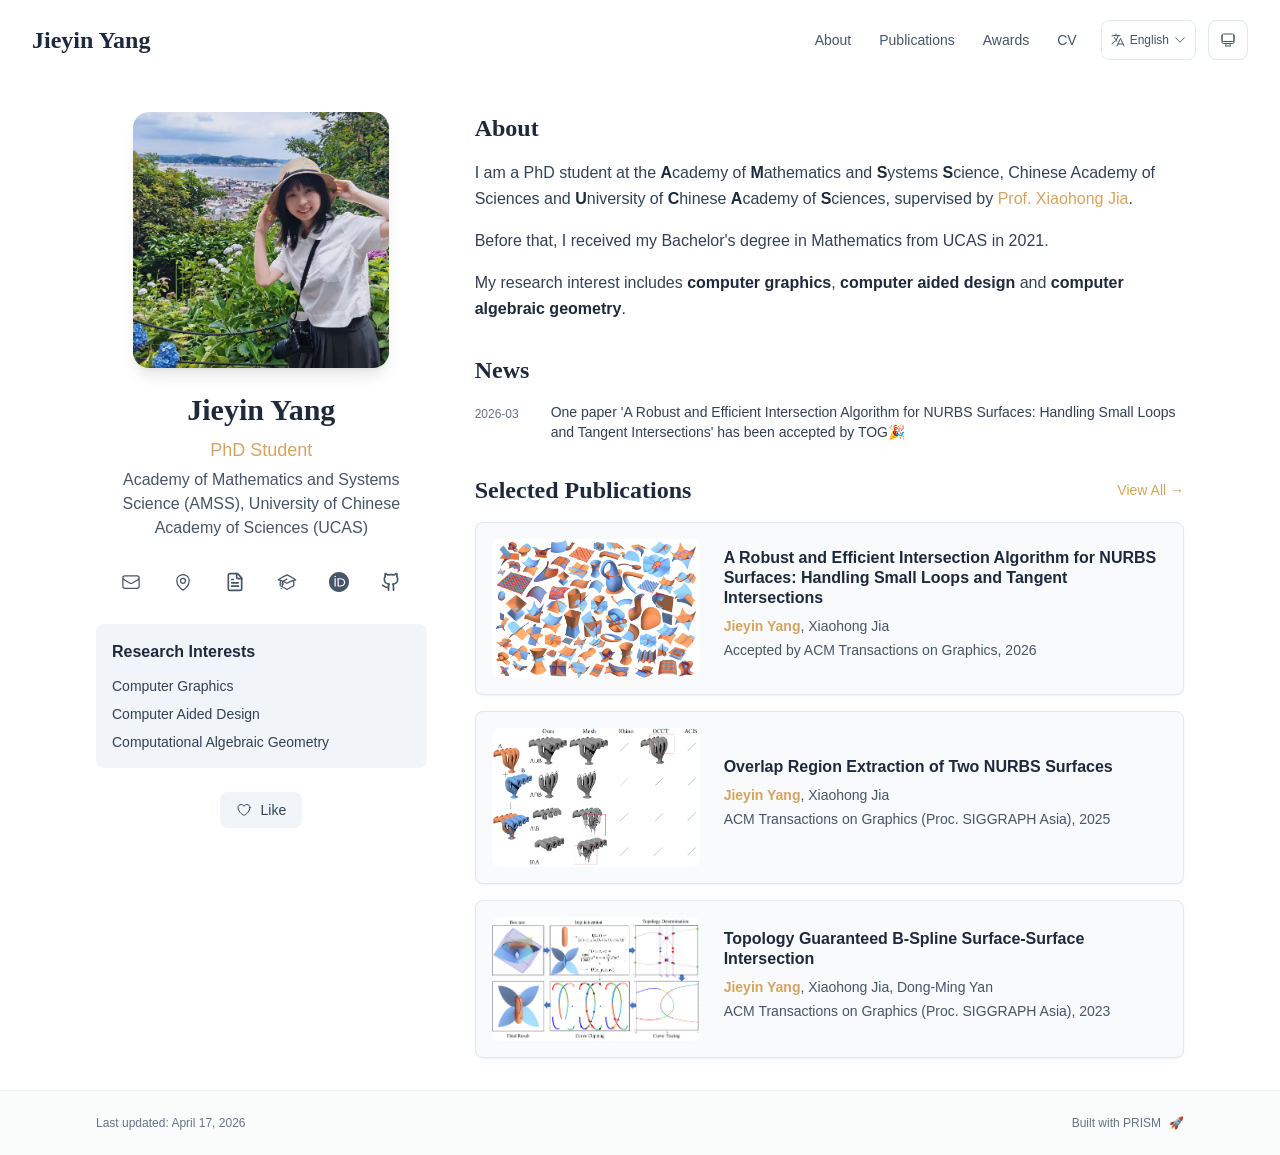
==== commit 05c631d1: "." ====
--- a/index.html
+++ b/index.html
@@ -1,4 +1,4 @@
-<!DOCTYPE html><html lang="en" class="scroll-smooth"><head><meta charSet="utf-8"/><meta name="viewport" content="width=device-width, initial-scale=1"/><link rel="preload" as="image" href="/bio.jpg"/><link rel="stylesheet" href="/_next/static/css/a105463da531fa47.css" data-precedence="next"/><link rel="preload" as="script" fetchPriority="low" href="/_next/static/chunks/webpack-af78f5c2c11af041.js"/><script src="/_next/static/chunks/4bd1b696-70b6d399998de86a.js" async=""></script><script src="/_next/static/chunks/684-5aaa8290a129f299.js" async=""></script><script src="/_next/static/chunks/main-app-98433ea783507eb0.js" async=""></script><script src="/_next/static/chunks/461-a9a5d7b05a71d978.js" async=""></script><script src="/_next/static/chunks/874-6cc630662f3664af.js" async=""></script><script src="/_next/static/chunks/291-e39730cc9327e39b.js" async=""></script><script src="/_next/static/chunks/app/layout-aa29f92644f86e2a.js" async=""></script><script src="/_next/static/chunks/178-595a94b9af1e67b5.js" async=""></script><script src="/_next/static/chunks/748-14f86b4fdbc72a17.js" async=""></script><script src="/_next/static/chunks/app/page-86b173c6c512ea1c.js" async=""></script><link rel="icon" href="/favicon.svg" type="image/svg+xml"/><link rel="dns-prefetch" href="https://jialeliu.com"/><link rel="preconnect" href="https://jialeliu.com" crossorigin=""/><link rel="preload" as="font" type="font/woff2" href="https://jialeliu.com/fonts/georgiab.woff2" crossorigin=""/><script>
+<!DOCTYPE html><html lang="en" class="scroll-smooth"><head><meta charSet="utf-8"/><meta name="viewport" content="width=device-width, initial-scale=1"/><link rel="preload" as="image" href="/bio.jpg"/><link rel="stylesheet" href="/_next/static/css/a105463da531fa47.css" data-precedence="next"/><link rel="preload" as="script" fetchPriority="low" href="/_next/static/chunks/webpack-af78f5c2c11af041.js"/><script src="/_next/static/chunks/4bd1b696-70b6d399998de86a.js" async=""></script><script src="/_next/static/chunks/684-5aaa8290a129f299.js" async=""></script><script src="/_next/static/chunks/main-app-98433ea783507eb0.js" async=""></script><script src="/_next/static/chunks/461-a9a5d7b05a71d978.js" async=""></script><script src="/_next/static/chunks/874-6cc630662f3664af.js" async=""></script><script src="/_next/static/chunks/291-e39730cc9327e39b.js" async=""></script><script src="/_next/static/chunks/app/layout-aa29f92644f86e2a.js" async=""></script><script src="/_next/static/chunks/178-595a94b9af1e67b5.js" async=""></script><script src="/_next/static/chunks/748-14f86b4fdbc72a17.js" async=""></script><script src="/_next/static/chunks/app/page-303a571b4bf5f659.js" async=""></script><link rel="icon" href="/favicon.svg" type="image/svg+xml"/><link rel="dns-prefetch" href="https://jialeliu.com"/><link rel="preconnect" href="https://jialeliu.com" crossorigin=""/><link rel="preload" as="font" type="font/woff2" href="https://jialeliu.com/fonts/georgiab.woff2" crossorigin=""/><script>
               try {
                 const theme = localStorage.getItem('theme-storage');
                 const parsed = theme ? JSON.parse(theme) : null;
@@ -57,6 +57,6 @@
       root.lang = 'en';
       root.setAttribute('data-locale', 'en');
     }
-  </script><title>Jieyin Yang</title><meta name="description" content="PhD student at Academy of Mathematics and Systems Science (AMSS), University of Chinese Academy of Sciences (UCAS)"/><meta name="author" content="Jieyin Yang"/><meta name="keywords" content="Jieyin Yang,PhD,Research,Academy of Mathematics and Systems Science (AMSS), University of Chinese Academy of Sciences (UCAS)"/><meta name="creator" content="Jieyin Yang"/><meta name="publisher" content="Jieyin Yang"/><meta property="og:title" content="Jieyin Yang"/><meta property="og:description" content="PhD student at Academy of Mathematics and Systems Science (AMSS), University of Chinese Academy of Sciences (UCAS)"/><meta property="og:site_name" content="Jieyin Yang&#x27;s Academic Website"/><meta property="og:locale" content="en_US"/><meta property="og:type" content="website"/><meta name="twitter:card" content="summary"/><meta name="twitter:title" content="Jieyin Yang"/><meta name="twitter:description" content="PhD student at Academy of Mathematics and Systems Science (AMSS), University of Chinese Academy of Sciences (UCAS)"/><link rel="icon" href="/favicon.svg"/><script>document.querySelectorAll('body link[rel="icon"], body link[rel="apple-touch-icon"]').forEach(el => document.head.appendChild(el))</script><script src="/_next/static/chunks/polyfills-42372ed130431b0a.js" noModule=""></script></head><body class="font-sans antialiased"><div style="visibility:hidden"><nav class="fixed top-0 left-0 right-0 z-50" data-headlessui-state=""><div class="transition-all duration-300 ease-out bg-transparent" style="transform:translateY(-100px)"><div class="max-w-7xl mx-auto px-4 sm:px-6 lg:px-8"><div class="flex justify-between items-center h-16 lg:h-20"><div class="flex-shrink-0" tabindex="0"><a class="text-xl lg:text-2xl font-serif font-semibold text-primary hover:text-accent transition-colors duration-200" href="/">Jieyin Yang</a></div><div class="hidden lg:block"><div class="ml-10 flex items-center space-x-3"><div class="relative flex items-baseline space-x-1"><a data-nav-href="/" class="relative px-3 py-2 text-sm font-medium rounded-lg transition-colors duration-150 text-primary" href="/">About</a><a data-nav-href="/publications" class="relative px-3 py-2 text-sm font-medium rounded-lg transition-colors duration-150 text-neutral-600" href="/publications/">Publications</a><a data-nav-href="/awards" class="relative px-3 py-2 text-sm font-medium rounded-lg transition-colors duration-150 text-neutral-600" href="/awards/">Awards</a><a data-nav-href="/cv" class="relative px-3 py-2 text-sm font-medium rounded-lg transition-colors duration-150 text-neutral-600" href="/cv/">CV</a></div><div class="flex items-center justify-center w-14 h-10 rounded-lg border border-neutral-200 dark:border-[rgba(148,163,184,0.24)] bg-background dark:bg-neutral-800"><div class="w-6 h-4 rounded bg-neutral-300 animate-pulse"></div></div><div class="flex items-center justify-center w-10 h-10 rounded-lg border border-neutral-200 dark:border-[rgba(148,163,184,0.24)] bg-background dark:bg-neutral-800"><div class="w-4 h-4 rounded-full bg-neutral-300 animate-pulse"></div></div></div></div><div class="lg:hidden flex items-center space-x-2"><div class="flex items-center justify-center w-14 h-10 rounded-lg border border-neutral-200 dark:border-[rgba(148,163,184,0.24)] bg-background dark:bg-neutral-800"><div class="w-6 h-4 rounded bg-neutral-300 animate-pulse"></div></div><div class="flex items-center justify-center w-10 h-10 rounded-lg border border-neutral-200 dark:border-[rgba(148,163,184,0.24)] bg-background dark:bg-neutral-800"><div class="w-4 h-4 rounded-full bg-neutral-300 animate-pulse"></div></div><button class="inline-flex items-center justify-center p-2 rounded-md text-neutral-600 hover:text-primary hover:bg-neutral-100 dark:hover:bg-neutral-800 focus:outline-none focus:ring-2 focus:ring-inset focus:ring-accent transition-colors duration-200" id="headlessui-disclosure-button-«R7pdb»" type="button" aria-expanded="false" data-headlessui-state=""><span class="sr-only">Open main menu</span><div><svg xmlns="http://www.w3.org/2000/svg" fill="none" viewBox="0 0 24 24" stroke-width="1.5" stroke="currentColor" aria-hidden="true" data-slot="icon" class="block h-6 w-6"><path stroke-linecap="round" stroke-linejoin="round" d="M3.75 6.75h16.5M3.75 12h16.5m-16.5 5.25h16.5"></path></svg></div></button></div></div></div></div></nav><main class="min-h-screen pt-16 lg:pt-20"><div class="max-w-6xl mx-auto px-4 sm:px-6 lg:px-8 py-8 bg-background min-h-screen"><div class="grid grid-cols-1 lg:grid-cols-3 gap-12"><div class="lg:col-span-1"><div class="sticky top-8" style="opacity:0;transform:translateY(20px)"><div class="w-64 h-64 mx-auto mb-6 rounded-2xl overflow-hidden shadow-lg hover:shadow-xl transition-all duration-200 hover:scale-105"><img alt="Jieyin Yang" width="256" height="256" decoding="async" data-nimg="1" class="w-full h-full object-cover object-[32%_center]" style="color:transparent" src="/bio.jpg"/></div><div class="text-center mb-6"><h1 class="text-3xl font-serif font-bold text-primary mb-2">Jieyin Yang</h1><p class="text-lg text-accent font-medium mb-1">PhD Student</p><p class="text-neutral-600 mb-2">Academy of Mathematics and Systems Science (AMSS), University of Chinese Academy of Sciences (UCAS)</p></div><div class="flex flex-wrap justify-center gap-3 sm:gap-4 mb-6 relative px-2"><div class="relative"><button class="p-2 sm:p-2 transition-colors duration-200 text-neutral-600 dark:text-neutral-400 hover:text-accent" aria-label="Email"><svg xmlns="http://www.w3.org/2000/svg" fill="none" viewBox="0 0 24 24" stroke-width="1.5" stroke="currentColor" aria-hidden="true" data-slot="icon" class="h-5 w-5"><path stroke-linecap="round" stroke-linejoin="round" d="M21.75 6.75v10.5a2.25 2.25 0 0 1-2.25 2.25h-15a2.25 2.25 0 0 1-2.25-2.25V6.75m19.5 0A2.25 2.25 0 0 0 19.5 4.5h-15a2.25 2.25 0 0 0-2.25 2.25m19.5 0v.243a2.25 2.25 0 0 1-1.07 1.916l-7.5 4.615a2.25 2.25 0 0 1-2.36 0L3.32 8.91a2.25 2.25 0 0 1-1.07-1.916V6.75"></path></svg></button></div><div class="relative"><button class="p-2 sm:p-2 transition-colors duration-200 text-neutral-600 dark:text-neutral-400 hover:text-accent" aria-label="Location"><svg xmlns="http://www.w3.org/2000/svg" fill="none" viewBox="0 0 24 24" stroke-width="1.5" stroke="currentColor" aria-hidden="true" data-slot="icon" class="h-5 w-5"><path stroke-linecap="round" stroke-linejoin="round" d="M15 10.5a3 3 0 1 1-6 0 3 3 0 0 1 6 0Z"></path><path stroke-linecap="round" stroke-linejoin="round" d="M19.5 10.5c0 7.142-7.5 11.25-7.5 11.25S4.5 17.642 4.5 10.5a7.5 7.5 0 1 1 15 0Z"></path></svg></button></div><a href="https://scholar.google.com" target="_blank" rel="noopener noreferrer" class="p-2 sm:p-2 text-neutral-600 dark:text-neutral-400 hover:text-accent transition-colors duration-200" aria-label="Google Scholar"><svg xmlns="http://www.w3.org/2000/svg" fill="none" viewBox="0 0 24 24" stroke-width="1.5" stroke="currentColor" aria-hidden="true" data-slot="icon" class="h-5 w-5"><path stroke-linecap="round" stroke-linejoin="round" d="M4.26 10.147a60.438 60.438 0 0 0-.491 6.347A48.62 48.62 0 0 1 12 20.904a48.62 48.62 0 0 1 8.232-4.41 60.46 60.46 0 0 0-.491-6.347m-15.482 0a50.636 50.636 0 0 0-2.658-.813A59.906 59.906 0 0 1 12 3.493a59.903 59.903 0 0 1 10.399 5.84c-.896.248-1.783.52-2.658.814m-15.482 0A50.717 50.717 0 0 1 12 13.489a50.702 50.702 0 0 1 7.74-3.342M6.75 15a.75.75 0 1 0 0-1.5.75.75 0 0 0 0 1.5Zm0 0v-3.675A55.378 55.378 0 0 1 12 8.443m-7.007 11.55A5.981 5.981 0 0 0 6.75 15.75v-1.5"></path></svg></a><a href="https://orcid.org/0009-0008-7882-0750" target="_blank" rel="noopener noreferrer" class="p-2 sm:p-2 text-neutral-600 dark:text-neutral-400 hover:text-accent transition-colors duration-200" aria-label="ORCID"><svg viewBox="0 0 24 24" fill="currentColor" class="h-5 w-5" xmlns="http://www.w3.org/2000/svg"><path d="M12 0C5.372 0 0 5.372 0 12s5.372 12 12 12 12-5.372 12-12S18.628 0 12 0zM7.369 4.378c.525 0 .947.431.947.947s-.422.947-.947.947a.95.95 0 0 1-.947-.947c0-.525.422-.947.947-.947zm-.722 3.038h1.444v10.041H6.647V7.416zm3.562 0h3.9c3.712 0 5.344 2.653 5.344 5.025 0 2.578-2.016 5.025-5.325 5.025h-3.919V7.416zm1.444 1.303v7.444h2.297c3.272 0 4.022-2.484 4.022-3.722 0-2.016-1.284-3.722-4.097-3.722h-2.222z"></path></svg></a><a href="https://github.com" target="_blank" rel="noopener noreferrer" class="p-2 sm:p-2 text-neutral-600 dark:text-neutral-400 hover:text-accent transition-colors duration-200" aria-label="GitHub"><svg xmlns="http://www.w3.org/2000/svg" width="24" height="24" viewBox="0 0 24 24" fill="none" stroke="currentColor" stroke-width="2" stroke-linecap="round" stroke-linejoin="round" class="lucide lucide-github h-5 w-5" aria-hidden="true"><path d="M15 22v-4a4.8 4.8 0 0 0-1-3.5c3 0 6-2 6-5.5.08-1.25-.27-2.48-1-3.5.28-1.15.28-2.35 0-3.5 0 0-1 0-3 1.5-2.64-.5-5.36-.5-8 0C6 2 5 2 5 2c-.3 1.15-.3 2.35 0 3.5A5.403 5.403 0 0 0 4 9c0 3.5 3 5.5 6 5.5-.39.49-.68 1.05-.85 1.65-.17.6-.22 1.23-.15 1.85v4"></path><path d="M9 18c-4.51 2-5-2-7-2"></path></svg></a></div><div class="bg-neutral-100 dark:bg-neutral-800 rounded-lg p-4 mb-6 hover:shadow-lg transition-all duration-200 hover:scale-[1.02]"><h3 class="font-semibold text-primary mb-3">Research Interests</h3><div class="space-y-2 text-sm text-neutral-700 dark:text-neutral-500"><div>Computer Graphics</div><div>Computer Aided Design</div><div>Computational Algebraic Geometry</div></div></div><div class="flex justify-center"><div class="relative"><button class="flex items-center space-x-2 px-4 py-2 rounded-lg font-medium text-sm transition-all duration-200 bg-neutral-100 dark:bg-neutral-800 text-neutral-700 dark:text-neutral-500 hover:bg-red-50 dark:hover:bg-red-900/20 hover:text-red-600 dark:hover:text-red-400 cursor-pointer" tabindex="0"><svg xmlns="http://www.w3.org/2000/svg" fill="none" viewBox="0 0 24 24" stroke-width="1.5" stroke="currentColor" aria-hidden="true" data-slot="icon" class="h-4 w-4"><path stroke-linecap="round" stroke-linejoin="round" d="M21 8.25c0-2.485-2.099-4.5-4.688-4.5-1.935 0-3.597 1.126-4.312 2.733-.715-1.607-2.377-2.733-4.313-2.733C5.1 3.75 3 5.765 3 8.25c0 7.22 9 12 9 12s9-4.78 9-12Z"></path></svg><span>Like</span></button></div></div></div></div><div class="lg:col-span-2 space-y-8"><section id="about" class="scroll-mt-24 space-y-8"><section style="opacity:0;transform:translateY(20px)"><h2 class="text-2xl font-serif font-bold text-primary mb-4">About</h2><div class="text-neutral-700 dark:text-neutral-600 leading-relaxed"><p class="mb-4 last:mb-0">I am a PhD student at the <strong class="font-semibold text-primary">A</strong>cademy of <strong class="font-semibold text-primary">M</strong>athematics and <strong class="font-semibold text-primary">S</strong>ystems <strong class="font-semibold text-primary">S</strong>cience, Chinese Academy of Sciences and <strong class="font-semibold text-primary">U</strong>niversity of <strong class="font-semibold text-primary">C</strong>hinese <strong class="font-semibold text-primary">A</strong>cademy of <strong class="font-semibold text-primary">S</strong>ciences, supervised by <a href="http://www.mmrc.iss.ac.cn/~xhjia/" node="[object Object]" target="_blank" rel="noopener noreferrer" class="text-accent font-medium transition-all duration-200 rounded hover:bg-accent/10 hover:shadow-sm">Prof. Xiaohong Jia</a>.</p>
+  </script><title>Jieyin Yang</title><meta name="description" content="PhD student at Academy of Mathematics and Systems Science (AMSS), University of Chinese Academy of Sciences (UCAS)"/><meta name="author" content="Jieyin Yang"/><meta name="keywords" content="Jieyin Yang,PhD,Research,Academy of Mathematics and Systems Science (AMSS), University of Chinese Academy of Sciences (UCAS)"/><meta name="creator" content="Jieyin Yang"/><meta name="publisher" content="Jieyin Yang"/><meta property="og:title" content="Jieyin Yang"/><meta property="og:description" content="PhD student at Academy of Mathematics and Systems Science (AMSS), University of Chinese Academy of Sciences (UCAS)"/><meta property="og:site_name" content="Jieyin Yang&#x27;s Academic Website"/><meta property="og:locale" content="en_US"/><meta property="og:type" content="website"/><meta name="twitter:card" content="summary"/><meta name="twitter:title" content="Jieyin Yang"/><meta name="twitter:description" content="PhD student at Academy of Mathematics and Systems Science (AMSS), University of Chinese Academy of Sciences (UCAS)"/><link rel="icon" href="/favicon.svg"/><script>document.querySelectorAll('body link[rel="icon"], body link[rel="apple-touch-icon"]').forEach(el => document.head.appendChild(el))</script><script src="/_next/static/chunks/polyfills-42372ed130431b0a.js" noModule=""></script></head><body class="font-sans antialiased"><div style="visibility:hidden"><nav class="fixed top-0 left-0 right-0 z-50" data-headlessui-state=""><div class="transition-all duration-300 ease-out bg-transparent" style="transform:translateY(-100px)"><div class="max-w-7xl mx-auto px-4 sm:px-6 lg:px-8"><div class="flex justify-between items-center h-16 lg:h-20"><div class="flex-shrink-0" tabindex="0"><a class="text-xl lg:text-2xl font-serif font-semibold text-primary hover:text-accent transition-colors duration-200" href="/">Jieyin Yang</a></div><div class="hidden lg:block"><div class="ml-10 flex items-center space-x-3"><div class="relative flex items-baseline space-x-1"><a data-nav-href="/" class="relative px-3 py-2 text-sm font-medium rounded-lg transition-colors duration-150 text-primary" href="/">About</a><a data-nav-href="/publications" class="relative px-3 py-2 text-sm font-medium rounded-lg transition-colors duration-150 text-neutral-600" href="/publications/">Publications</a><a data-nav-href="/awards" class="relative px-3 py-2 text-sm font-medium rounded-lg transition-colors duration-150 text-neutral-600" href="/awards/">Awards</a><a data-nav-href="/cv" class="relative px-3 py-2 text-sm font-medium rounded-lg transition-colors duration-150 text-neutral-600" href="/cv/">CV</a></div><div class="flex items-center justify-center w-14 h-10 rounded-lg border border-neutral-200 dark:border-[rgba(148,163,184,0.24)] bg-background dark:bg-neutral-800"><div class="w-6 h-4 rounded bg-neutral-300 animate-pulse"></div></div><div class="flex items-center justify-center w-10 h-10 rounded-lg border border-neutral-200 dark:border-[rgba(148,163,184,0.24)] bg-background dark:bg-neutral-800"><div class="w-4 h-4 rounded-full bg-neutral-300 animate-pulse"></div></div></div></div><div class="lg:hidden flex items-center space-x-2"><div class="flex items-center justify-center w-14 h-10 rounded-lg border border-neutral-200 dark:border-[rgba(148,163,184,0.24)] bg-background dark:bg-neutral-800"><div class="w-6 h-4 rounded bg-neutral-300 animate-pulse"></div></div><div class="flex items-center justify-center w-10 h-10 rounded-lg border border-neutral-200 dark:border-[rgba(148,163,184,0.24)] bg-background dark:bg-neutral-800"><div class="w-4 h-4 rounded-full bg-neutral-300 animate-pulse"></div></div><button class="inline-flex items-center justify-center p-2 rounded-md text-neutral-600 hover:text-primary hover:bg-neutral-100 dark:hover:bg-neutral-800 focus:outline-none focus:ring-2 focus:ring-inset focus:ring-accent transition-colors duration-200" id="headlessui-disclosure-button-«R7pdb»" type="button" aria-expanded="false" data-headlessui-state=""><span class="sr-only">Open main menu</span><div><svg xmlns="http://www.w3.org/2000/svg" fill="none" viewBox="0 0 24 24" stroke-width="1.5" stroke="currentColor" aria-hidden="true" data-slot="icon" class="block h-6 w-6"><path stroke-linecap="round" stroke-linejoin="round" d="M3.75 6.75h16.5M3.75 12h16.5m-16.5 5.25h16.5"></path></svg></div></button></div></div></div></div></nav><main class="min-h-screen pt-16 lg:pt-20"><div class="max-w-6xl mx-auto px-4 sm:px-6 lg:px-8 py-8 bg-background min-h-screen"><div class="grid grid-cols-1 lg:grid-cols-3 gap-12"><div class="lg:col-span-1"><div class="sticky top-8" style="opacity:0;transform:translateY(20px)"><div class="w-64 h-64 mx-auto mb-6 rounded-2xl overflow-hidden shadow-lg hover:shadow-xl transition-all duration-200 hover:scale-105"><img alt="Jieyin Yang" width="256" height="256" decoding="async" data-nimg="1" class="w-full h-full object-cover object-[32%_center]" style="color:transparent" src="/bio.jpg"/></div><div class="text-center mb-6"><h1 class="text-3xl font-serif font-bold text-primary mb-2">Jieyin Yang</h1><p class="text-lg text-accent font-medium mb-1">PhD Student</p><p class="text-neutral-600 mb-2">Academy of Mathematics and Systems Science (AMSS), University of Chinese Academy of Sciences (UCAS)</p></div><div class="flex flex-wrap justify-center gap-3 sm:gap-4 mb-6 relative px-2"><div class="relative"><button class="p-2 sm:p-2 transition-colors duration-200 text-neutral-600 dark:text-neutral-400 hover:text-accent" aria-label="Email"><svg xmlns="http://www.w3.org/2000/svg" fill="none" viewBox="0 0 24 24" stroke-width="1.5" stroke="currentColor" aria-hidden="true" data-slot="icon" class="h-5 w-5"><path stroke-linecap="round" stroke-linejoin="round" d="M21.75 6.75v10.5a2.25 2.25 0 0 1-2.25 2.25h-15a2.25 2.25 0 0 1-2.25-2.25V6.75m19.5 0A2.25 2.25 0 0 0 19.5 4.5h-15a2.25 2.25 0 0 0-2.25 2.25m19.5 0v.243a2.25 2.25 0 0 1-1.07 1.916l-7.5 4.615a2.25 2.25 0 0 1-2.36 0L3.32 8.91a2.25 2.25 0 0 1-1.07-1.916V6.75"></path></svg></button></div><div class="relative"><button class="p-2 sm:p-2 transition-colors duration-200 text-neutral-600 dark:text-neutral-400 hover:text-accent" aria-label="Location"><svg xmlns="http://www.w3.org/2000/svg" fill="none" viewBox="0 0 24 24" stroke-width="1.5" stroke="currentColor" aria-hidden="true" data-slot="icon" class="h-5 w-5"><path stroke-linecap="round" stroke-linejoin="round" d="M15 10.5a3 3 0 1 1-6 0 3 3 0 0 1 6 0Z"></path><path stroke-linecap="round" stroke-linejoin="round" d="M19.5 10.5c0 7.142-7.5 11.25-7.5 11.25S4.5 17.642 4.5 10.5a7.5 7.5 0 1 1 15 0Z"></path></svg></button></div><div class="relative"><button class="p-2 sm:p-2 transition-colors duration-200 text-neutral-600 dark:text-neutral-400 hover:text-accent" aria-label="My CV"><svg xmlns="http://www.w3.org/2000/svg" width="24" height="24" viewBox="0 0 24 24" fill="none" stroke="currentColor" stroke-width="2" stroke-linecap="round" stroke-linejoin="round" class="lucide lucide-file-text h-5 w-5" aria-hidden="true"><path d="M15 2H6a2 2 0 0 0-2 2v16a2 2 0 0 0 2 2h12a2 2 0 0 0 2-2V7Z"></path><path d="M14 2v4a2 2 0 0 0 2 2h4"></path><path d="M10 9H8"></path><path d="M16 13H8"></path><path d="M16 17H8"></path></svg></button></div><a href="https://scholar.google.com" target="_blank" rel="noopener noreferrer" class="p-2 sm:p-2 text-neutral-600 dark:text-neutral-400 hover:text-accent transition-colors duration-200" aria-label="Google Scholar"><svg xmlns="http://www.w3.org/2000/svg" fill="none" viewBox="0 0 24 24" stroke-width="1.5" stroke="currentColor" aria-hidden="true" data-slot="icon" class="h-5 w-5"><path stroke-linecap="round" stroke-linejoin="round" d="M4.26 10.147a60.438 60.438 0 0 0-.491 6.347A48.62 48.62 0 0 1 12 20.904a48.62 48.62 0 0 1 8.232-4.41 60.46 60.46 0 0 0-.491-6.347m-15.482 0a50.636 50.636 0 0 0-2.658-.813A59.906 59.906 0 0 1 12 3.493a59.903 59.903 0 0 1 10.399 5.84c-.896.248-1.783.52-2.658.814m-15.482 0A50.717 50.717 0 0 1 12 13.489a50.702 50.702 0 0 1 7.74-3.342M6.75 15a.75.75 0 1 0 0-1.5.75.75 0 0 0 0 1.5Zm0 0v-3.675A55.378 55.378 0 0 1 12 8.443m-7.007 11.55A5.981 5.981 0 0 0 6.75 15.75v-1.5"></path></svg></a><a href="https://orcid.org/0009-0008-7882-0750" target="_blank" rel="noopener noreferrer" class="p-2 sm:p-2 text-neutral-600 dark:text-neutral-400 hover:text-accent transition-colors duration-200" aria-label="ORCID"><svg viewBox="0 0 24 24" fill="currentColor" class="h-5 w-5" xmlns="http://www.w3.org/2000/svg"><path d="M12 0C5.372 0 0 5.372 0 12s5.372 12 12 12 12-5.372 12-12S18.628 0 12 0zM7.369 4.378c.525 0 .947.431.947.947s-.422.947-.947.947a.95.95 0 0 1-.947-.947c0-.525.422-.947.947-.947zm-.722 3.038h1.444v10.041H6.647V7.416zm3.562 0h3.9c3.712 0 5.344 2.653 5.344 5.025 0 2.578-2.016 5.025-5.325 5.025h-3.919V7.416zm1.444 1.303v7.444h2.297c3.272 0 4.022-2.484 4.022-3.722 0-2.016-1.284-3.722-4.097-3.722h-2.222z"></path></svg></a><a href="https://github.com" target="_blank" rel="noopener noreferrer" class="p-2 sm:p-2 text-neutral-600 dark:text-neutral-400 hover:text-accent transition-colors duration-200" aria-label="GitHub"><svg xmlns="http://www.w3.org/2000/svg" width="24" height="24" viewBox="0 0 24 24" fill="none" stroke="currentColor" stroke-width="2" stroke-linecap="round" stroke-linejoin="round" class="lucide lucide-github h-5 w-5" aria-hidden="true"><path d="M15 22v-4a4.8 4.8 0 0 0-1-3.5c3 0 6-2 6-5.5.08-1.25-.27-2.48-1-3.5.28-1.15.28-2.35 0-3.5 0 0-1 0-3 1.5-2.64-.5-5.36-.5-8 0C6 2 5 2 5 2c-.3 1.15-.3 2.35 0 3.5A5.403 5.403 0 0 0 4 9c0 3.5 3 5.5 6 5.5-.39.49-.68 1.05-.85 1.65-.17.6-.22 1.23-.15 1.85v4"></path><path d="M9 18c-4.51 2-5-2-7-2"></path></svg></a></div><div class="bg-neutral-100 dark:bg-neutral-800 rounded-lg p-4 mb-6 hover:shadow-lg transition-all duration-200 hover:scale-[1.02]"><h3 class="font-semibold text-primary mb-3">Research Interests</h3><div class="space-y-2 text-sm text-neutral-700 dark:text-neutral-500"><div>Computer Graphics</div><div>Computer Aided Design</div><div>Computational Algebraic Geometry</div></div></div><div class="flex justify-center"><div class="relative"><button class="flex items-center space-x-2 px-4 py-2 rounded-lg font-medium text-sm transition-all duration-200 bg-neutral-100 dark:bg-neutral-800 text-neutral-700 dark:text-neutral-500 hover:bg-red-50 dark:hover:bg-red-900/20 hover:text-red-600 dark:hover:text-red-400 cursor-pointer" tabindex="0"><svg xmlns="http://www.w3.org/2000/svg" fill="none" viewBox="0 0 24 24" stroke-width="1.5" stroke="currentColor" aria-hidden="true" data-slot="icon" class="h-4 w-4"><path stroke-linecap="round" stroke-linejoin="round" d="M21 8.25c0-2.485-2.099-4.5-4.688-4.5-1.935 0-3.597 1.126-4.312 2.733-.715-1.607-2.377-2.733-4.313-2.733C5.1 3.75 3 5.765 3 8.25c0 7.22 9 12 9 12s9-4.78 9-12Z"></path></svg><span>Like</span></button></div></div></div></div><div class="lg:col-span-2 space-y-8"><section id="about" class="scroll-mt-24 space-y-8"><section style="opacity:0;transform:translateY(20px)"><h2 class="text-2xl font-serif font-bold text-primary mb-4">About</h2><div class="text-neutral-700 dark:text-neutral-600 leading-relaxed"><p class="mb-4 last:mb-0">I am a PhD student at the <strong class="font-semibold text-primary">A</strong>cademy of <strong class="font-semibold text-primary">M</strong>athematics and <strong class="font-semibold text-primary">S</strong>ystems <strong class="font-semibold text-primary">S</strong>cience, Chinese Academy of Sciences and <strong class="font-semibold text-primary">U</strong>niversity of <strong class="font-semibold text-primary">C</strong>hinese <strong class="font-semibold text-primary">A</strong>cademy of <strong class="font-semibold text-primary">S</strong>ciences, supervised by <a href="http://www.mmrc.iss.ac.cn/~xhjia/" node="[object Object]" target="_blank" rel="noopener noreferrer" class="text-accent font-medium transition-all duration-200 rounded hover:bg-accent/10 hover:shadow-sm">Prof. Xiaohong Jia</a>.</p>
 <p class="mb-4 last:mb-0">Before that, I received my Bachelor&#x27;s degree in Mathematics from UCAS in 2021.</p>
-<p class="mb-4 last:mb-0">My research interest includes <strong class="font-semibold text-primary">computer graphics</strong>, <strong class="font-semibold text-primary">computer aided design</strong> and <strong class="font-semibold text-primary">computer algebraic geometry</strong>.</p></div></section><section style="opacity:0;transform:translateY(20px)"><h2 class="text-2xl font-serif font-bold text-primary mb-4">News</h2><div class="space-y-3"><div class="flex items-start space-x-3"><span class="text-xs text-neutral-500 mt-1 w-16 flex-shrink-0">2026-03</span><p class="text-sm text-neutral-700">One paper &#x27;A Robust and Efficient Intersection Algorithm for NURBS Surfaces: Handling Small Loops and Tangent Intersections&#x27; has been accepted by TOG🎉</p></div></div></section><section style="opacity:0;transform:translateY(20px)"><div class="flex items-center justify-between mb-4"><h2 class="text-2xl font-serif font-bold text-primary">Selected Publications</h2><a class="text-accent hover:text-accent-dark text-sm font-medium transition-all duration-200 rounded hover:bg-accent/10 hover:shadow-sm" href="/publications/">View All<!-- --> →</a></div><div class="space-y-4"><div class="bg-neutral-50 dark:bg-neutral-800 p-4 rounded-lg shadow-sm border border-neutral-200 dark:border-[rgba(148,163,184,0.24)] hover:shadow-lg transition-all duration-200 hover:scale-[1.02] flex flex-col md:flex-row md:items-center md:justify-between gap-4 md:gap-6" style="opacity:0;transform:translateY(20px)"><div class="w-full md:w-52 md:shrink-0"><div class="rounded-lg overflow-hidden bg-neutral-100 dark:bg-neutral-800"><img alt="A Robust and Efficient Intersection Algorithm for NURBS Surfaces: Handling Small Loops and Tangent Intersections" loading="lazy" width="800" height="500" decoding="async" data-nimg="1" class="w-full h-auto block" style="color:transparent" src="/papers/TOG26.jpg"/></div></div><div class="flex-grow min-w-0"><h3 class="font-semibold text-primary mb-2 leading-tight">A Robust and Efficient Intersection Algorithm for NURBS Surfaces: Handling Small Loops and Tangent Intersections</h3><p class="text-sm text-neutral-600 dark:text-neutral-500 mb-1"><span><span class="font-semibold text-accent ">Jieyin Yang</span>, </span><span><span class=" ">Xiaohong Jia</span></span></p><p class="text-sm text-neutral-600 dark:text-neutral-500 mb-2">Accepted by <!-- -->ACM Transactions on Graphics, 2026</p></div></div><div class="bg-neutral-50 dark:bg-neutral-800 p-4 rounded-lg shadow-sm border border-neutral-200 dark:border-[rgba(148,163,184,0.24)] hover:shadow-lg transition-all duration-200 hover:scale-[1.02] flex flex-col md:flex-row md:items-center md:justify-between gap-4 md:gap-6" style="opacity:0;transform:translateY(20px)"><div class="w-full md:w-52 md:shrink-0"><div class="rounded-lg overflow-hidden bg-neutral-100 dark:bg-neutral-800"><img alt="Overlap Region Extraction of Two NURBS Surfaces" loading="lazy" width="800" height="500" decoding="async" data-nimg="1" class="w-full h-auto block" style="color:transparent" src="/papers/SIGA25.jpg"/></div></div><div class="flex-grow min-w-0"><h3 class="font-semibold text-primary mb-2 leading-tight"><a href="https://doi.org/10.1145/3763308" target="_blank" rel="noopener noreferrer" class="text-primary hover:text-accent hover:underline underline-offset-4 transition-colors duration-200">Overlap Region Extraction of Two NURBS Surfaces</a></h3><p class="text-sm text-neutral-600 dark:text-neutral-500 mb-1"><span><span class="font-semibold text-accent ">Jieyin Yang</span>, </span><span><span class=" ">Xiaohong Jia</span></span></p><p class="text-sm text-neutral-600 dark:text-neutral-500 mb-2">ACM Transactions on Graphics (Proc. SIGGRAPH Asia), 2025</p></div></div><div class="bg-neutral-50 dark:bg-neutral-800 p-4 rounded-lg shadow-sm border border-neutral-200 dark:border-[rgba(148,163,184,0.24)] hover:shadow-lg transition-all duration-200 hover:scale-[1.02] flex flex-col md:flex-row md:items-center md:justify-between gap-4 md:gap-6" style="opacity:0;transform:translateY(20px)"><div class="w-full md:w-52 md:shrink-0"><div class="rounded-lg overflow-hidden bg-neutral-100 dark:bg-neutral-800"><img alt="Topology Guaranteed B-Spline Surface-Surface Intersection" loading="lazy" width="800" height="500" decoding="async" data-nimg="1" class="w-full h-auto block" style="color:transparent" src="/papers/SIGA23.jpg"/></div></div><div class="flex-grow min-w-0"><h3 class="font-semibold text-primary mb-2 leading-tight"><a href="https://doi.org/10.1145/3618349" target="_blank" rel="noopener noreferrer" class="text-primary hover:text-accent hover:underline underline-offset-4 transition-colors duration-200">Topology Guaranteed B-Spline Surface-Surface Intersection</a></h3><p class="text-sm text-neutral-600 dark:text-neutral-500 mb-1"><span><span class="font-semibold text-accent ">Jieyin Yang</span>, </span><span><span class=" ">Xiaohong Jia</span>, </span><span><span class=" ">Dong-Ming Yan</span></span></p><p class="text-sm text-neutral-600 dark:text-neutral-500 mb-2">ACM Transactions on Graphics (Proc. SIGGRAPH Asia), 2023</p></div></div></div></section></section></div></div></div><!--$--><!--/$--><!--$--><!--/$--></main><footer class="border-t border-neutral-200/50 bg-neutral-50/50 dark:bg-neutral-900/50 dark:border-neutral-700/50"><div class="max-w-6xl mx-auto px-4 sm:px-6 lg:px-8 py-6"><div class="flex flex-col sm:flex-row justify-between items-center gap-2"><p class="text-xs text-neutral-500">Last updated<!-- -->: <!-- -->April 17, 2026</p><p class="text-xs text-neutral-500 flex items-center"><a href="https://github.com/xyjoey/PRISM" target="_blank" rel="noopener noreferrer">Built with PRISM</a><span class="ml-2">🚀</span></p></div></div></footer></div><script src="/_next/static/chunks/webpack-af78f5c2c11af041.js" async=""></script><script>(self.__next_f=self.__next_f||[]).push([0])</script><script>self.__next_f.push([1,"1:\"$Sreact.fragment\"\n3:I[3719,[\"461\",\"static/chunks/461-a9a5d7b05a71d978.js\",\"874\",\"static/chunks/874-6cc630662f3664af.js\",\"291\",\"static/chunks/291-e39730cc9327e39b.js\",\"177\",\"static/chunks/app/layout-aa29f92644f86e2a.js\"],\"ThemeProvider\"]\n4:I[310,[\"461\",\"static/chunks/461-a9a5d7b05a71d978.js\",\"874\",\"static/chunks/874-6cc630662f3664af.js\",\"291\",\"static/chunks/291-e39730cc9327e39b.js\",\"177\",\"static/chunks/app/layout-aa29f92644f86e2a.js\"],\"LocaleProvider\"]\n5:I[4574,[\"461\",\"static/chunks/461-a9a5d7b05a71d978.js\",\"874\",\"static/chunks/874-6cc630662f3664af.js\",\"291\",\"static/chunks/291-e39730cc9327e39b.js\",\"177\",\"static/chunks/app/layout-aa29f92644f86e2a.js\"],\"default\"]\n6:I[7555,[],\"\"]\n7:I[1295,[],\"\"]\n8:I[2548,[\"461\",\"static/chunks/461-a9a5d7b05a71d978.js\",\"874\",\"static/chunks/874-6cc630662f3664af.js\",\"291\",\"static/chunks/291-e39730cc9327e39b.js\",\"177\",\"static/chunks/app/layout-aa29f92644f86e2a.js\"],\"default\"]\n9:I[6613,[\"461\",\"static/chunks/461-a9a5d7b05a71d978.js\",\"178\",\"static/chunks/178-595a94b9af1e67b5.js\",\"874\",\"static/chunks/874-6cc630662f3664af.js\",\"748\",\"static/chunks/748-14f86b4fdbc72a17.js\",\"974\",\"static/chunks/app/page-86b173c6c512ea1c.js\"],\"default\"]\na:I[9665,[],\"MetadataBoundary\"]\nc:I[9665,[],\"OutletBoundary\"]\nf:I[4911,[],\"AsyncMetadataOutlet\"]\n11:I[9665,[],\"ViewportBoundary\"]\n13:I[6614,[],\"\"]\n:HL[\"/_next/static/css/a105463da531fa47.css\",\"style\"]\n2:T590,\n    try {\n      const cfg = {\"enabled\":true,\"locales\":[\"zh\",\"en\"],\"defaultLocale\":\"en\",\"mode\":\"auto\",\"fixedLocale\":\"en\",\"persist\":true,\"switcher\":true,\"labels\":{\"zh\":\"中文\",\"en\":\"English\"}};\n      const storageKey = 'locale-storage';\n      const normalize = (value) =\u003e typeof value === 'string' ? value.trim().replace('_', '-').toLowerCase() : '';\n      const matchLocale = (candidate) =\u003e {\n        const normalized = normalize(candidate);\n        if (!normalized) return null;\n        if (cfg.locales.includes(normalized)) return normalized;\n        const language = normalized.split('-')[0];\n        if (cfg.locales.includes(language)) return language;\n        "])</script><script>self.__next_f.push([1,"return null;\n      };\n\n      let resolved = null;\n\n      if (cfg.persist) {\n        resolved = matchLocale(localStorage.getItem(storageKey));\n      }\n\n      if (!resolved) {\n        if (cfg.mode === 'fixed') {\n          resolved = cfg.fixedLocale;\n        } else {\n          resolved = matchLocale(navigator.language);\n        }\n      }\n\n      if (!resolved) {\n        resolved = cfg.defaultLocale;\n      }\n\n      const root = document.documentElement;\n      root.lang = resolved;\n      root.setAttribute('data-locale', resolved);\n\n      if (cfg.persist) {\n        localStorage.setItem(storageKey, resolved);\n      }\n    } catch (e) {\n      const root = document.documentElement;\n      root.lang = 'en';\n      root.setAttribute('data-locale', 'en');\n    }\n  "])</script><script>self.__next_f.push([1,"0:{\"P\":null,\"b\":\"XF8zhhZ1AedNzbH5Mxijo\",\"p\":\"\",\"c\":[\"\",\"\"],\"i\":false,\"f\":[[[\"\",{\"children\":[\"__PAGE__\",{}]},\"$undefined\",\"$undefined\",true],[\"\",[\"$\",\"$1\",\"c\",{\"children\":[[[\"$\",\"link\",\"0\",{\"rel\":\"stylesheet\",\"href\":\"/_next/static/css/a105463da531fa47.css\",\"precedence\":\"next\",\"crossOrigin\":\"$undefined\",\"nonce\":\"$undefined\"}]],[\"$\",\"html\",null,{\"lang\":\"en\",\"className\":\"scroll-smooth\",\"suppressHydrationWarning\":true,\"children\":[[\"$\",\"head\",null,{\"children\":[[\"$\",\"link\",null,{\"rel\":\"icon\",\"href\":\"/favicon.svg\",\"type\":\"image/svg+xml\"}],[\"$\",\"link\",null,{\"rel\":\"dns-prefetch\",\"href\":\"https://jialeliu.com\"}],[\"$\",\"link\",null,{\"rel\":\"preconnect\",\"href\":\"https://jialeliu.com\",\"crossOrigin\":\"\"}],[\"$\",\"link\",null,{\"rel\":\"preload\",\"as\":\"font\",\"type\":\"font/woff2\",\"href\":\"https://jialeliu.com/fonts/georgiab.woff2\",\"crossOrigin\":\"\"}],[\"$\",\"script\",null,{\"dangerouslySetInnerHTML\":{\"__html\":\"\\n              try {\\n                const theme = localStorage.getItem('theme-storage');\\n                const parsed = theme ? JSON.parse(theme) : null;\\n                const setting = parsed?.state?.theme || 'system';\\n                const prefersDark = typeof window !== 'undefined' \u0026\u0026 window.matchMedia \u0026\u0026 window.matchMedia('(prefers-color-scheme: dark)').matches;\\n                const effective = setting === 'dark' ? 'dark' : (setting === 'light' ? 'light' : (prefersDark ? 'dark' : 'light'));\\n                var root = document.documentElement;\\n                root.classList.add(effective);\\n                root.setAttribute('data-theme', effective);\\n              } catch (e) {\\n                var root = document.documentElement;\\n                root.classList.add('light');\\n                root.setAttribute('data-theme', 'light');\\n              }\\n            \"}}],[\"$\",\"script\",null,{\"dangerouslySetInnerHTML\":{\"__html\":\"$2\"}}]]}],[\"$\",\"body\",null,{\"className\":\"font-sans antialiased\",\"children\":[\"$\",\"$L3\",null,{\"children\":[\"$\",\"$L4\",null,{\"config\":{\"enabled\":true,\"locales\":[\"zh\",\"en\"],\"defaultLocale\":\"en\",\"mode\":\"auto\",\"fixedLocale\":\"en\",\"persist\":true,\"switcher\":true,\"labels\":{\"zh\":\"中文\",\"en\":\"English\"}},\"children\":[[\"$\",\"$L5\",null,{\"items\":[{\"title\":\"About\",\"type\":\"page\",\"target\":\"about\",\"href\":\"/\"},{\"title\":\"Publications\",\"type\":\"page\",\"target\":\"publications\",\"href\":\"/publications\"},{\"title\":\"Awards\",\"type\":\"page\",\"target\":\"awards\",\"href\":\"/awards\"},{\"title\":\"CV\",\"type\":\"page\",\"target\":\"cv\",\"href\":\"/cv\"}],\"siteTitle\":\"Jieyin Yang\",\"enableOnePageMode\":false,\"i18n\":\"$0:f:0:1:1:props:children:1:props:children:1:props:children:props:children:props:config\",\"itemsByLocale\":{\"zh\":[{\"title\":\"关于我\",\"type\":\"page\",\"target\":\"about\",\"href\":\"/\"},{\"title\":\"论文\",\"type\":\"page\",\"target\":\"publications\",\"href\":\"/publications\"},{\"title\":\"奖项\",\"type\":\"page\",\"target\":\"awards\",\"href\":\"/awards\"},{\"title\":\"简历\",\"type\":\"page\",\"target\":\"cv\",\"href\":\"/cv\"}],\"en\":[{\"title\":\"About\",\"type\":\"page\",\"target\":\"about\",\"href\":\"/\"},{\"title\":\"Publications\",\"type\":\"page\",\"target\":\"publications\",\"href\":\"/publications\"},{\"title\":\"Awards\",\"type\":\"page\",\"target\":\"awards\",\"href\":\"/awards\"},{\"title\":\"CV\",\"type\":\"page\",\"target\":\"cv\",\"href\":\"/cv\"}]},\"siteTitleByLocale\":{\"zh\":\"杨婕吟\",\"en\":\"Jieyin Yang\"}}],[\"$\",\"main\",null,{\"className\":\"min-h-screen pt-16 lg:pt-20\",\"children\":[\"$\",\"$L6\",null,{\"parallelRouterKey\":\"children\",\"error\":\"$undefined\",\"errorStyles\":\"$undefined\",\"errorScripts\":\"$undefined\",\"template\":[\"$\",\"$L7\",null,{}],\"templateStyles\":\"$undefined\",\"templateScripts\":\"$undefined\",\"notFound\":[[[\"$\",\"title\",null,{\"children\":\"404: This page could not be found.\"}],[\"$\",\"div\",null,{\"style\":{\"fontFamily\":\"system-ui,\\\"Segoe UI\\\",Roboto,Helvetica,Arial,sans-serif,\\\"Apple Color Emoji\\\",\\\"Segoe UI Emoji\\\"\",\"height\":\"100vh\",\"textAlign\":\"center\",\"display\":\"flex\",\"flexDirection\":\"column\",\"alignItems\":\"center\",\"justifyContent\":\"center\"},\"children\":[\"$\",\"div\",null,{\"children\":[[\"$\",\"style\",null,{\"dangerouslySetInnerHTML\":{\"__html\":\"body{color:#000;background:#fff;margin:0}.next-error-h1{border-right:1px solid rgba(0,0,0,.3)}@media (prefers-color-scheme:dark){body{color:#fff;background:#000}.next-error-h1{border-right:1px solid rgba(255,255,255,.3)}}\"}}],[\"$\",\"h1\",null,{\"className\":\"next-error-h1\",\"style\":{\"display\":\"inline-block\",\"margin\":\"0 20px 0 0\",\"padding\":\"0 23px 0 0\",\"fontSize\":24,\"fontWeight\":500,\"verticalAlign\":\"top\",\"lineHeight\":\"49px\"},\"children\":404}],[\"$\",\"div\",null,{\"style\":{\"display\":\"inline-block\"},\"children\":[\"$\",\"h2\",null,{\"style\":{\"fontSize\":14,\"fontWeight\":400,\"lineHeight\":\"49px\",\"margin\":0},\"children\":\"This page could not be found.\"}]}]]}]}]],[]],\"forbidden\":\"$undefined\",\"unauthorized\":\"$undefined\"}]}],[\"$\",\"$L8\",null,{\"lastUpdated\":\"April 17, 2026\",\"lastUpdatedByLocale\":{\"zh\":\"2026年04月17日\",\"en\":\"April 17, 2026\"},\"defaultLocale\":\"en\"}]]}]}]}]]}]]}],{\"children\":[\"__PAGE__\",[\"$\",\"$1\",\"c\",{\"children\":[[\"$\",\"$L9\",null,{\"dataByLocale\":{\"zh\":{\"author\":{\"name\":\"杨婕吟\",\"title\":\"博士生\",\"institution\":\"中国科学院数学与系统科学院，中国科学院大学\",\"avatar\":\"/bio.jpg\"},\"social\":{\"email\":\"yangjieyin17@mails.ucas.ac.cn\",\"location\":\"北京，中国\",\"location_url\":\"https://maps.google.com\",\"location_details\":[\"中关村东路55号，\",\"海淀区，北京市，中国\"],\"cv_name\":\"/my_cv/CV_ch.pdf\",\"google_scholar\":\"https://scholar.google.com\",\"orcid\":\"https://orcid.org/0009-0008-7882-0750\",\"github\":\"https://github.com\"},\"features\":{\"enable_likes\":true,\"enable_one_page_mode\":false},\"enableOnePageMode\":false,\"researchInterests\":[\"计算机图形学\",\"计算机辅助设计\",\"计算代数几何\"],\"pagesToShow\":[{\"type\":\"about\",\"id\":\"about\",\"sections\":[{\"id\":\"about\",\"type\":\"markdown\",\"source\":\"bio.md\",\"title\":\"关于我\",\"content\":\"我是中国科学院数学与系统科学研究院的博士生，导师是 [贾晓红研究员](http://www.mmrc.iss.ac.cn/~xhjia/)。\\r\\n\\r\\n此前，我于2021年获得中国科学院大学的数学学士学位。\\r\\n\\r\\n我的研究方向包括**计算机图形学**、**计算机辅助设计**和**计算代数几何**。\\r\\n\"},{\"id\":\"news\",\"type\":\"list\",\"title\":\"动态\",\"source\":\"news.toml\",\"items\":[{\"date\":\"2026-03\",\"content\":\"我们的工作 'A Robust and Efficient Intersection Algorithm for NURBS Surfaces: Handling Small Loops and Tangent Intersections' 被 TOG 接收 🎉\"}]},{\"id\":\"featured_publications\",\"type\":\"publications\",\"title\":\"精选论文\",\"filter\":\"selected\",\"limit\":5,\"publications\":[{\"id\":\"yang2026robust\",\"title\":\"A Robust and Efficient Intersection Algorithm for NURBS Surfaces: Handling Small Loops and Tangent Intersections\",\"authors\":[{\"name\":\"Jieyin Yang\",\"isHighlighted\":true,\"isCorresponding\":false,\"isCoAuthor\":false},{\"name\":\"Xiaohong Jia\",\"isHighlighted\":false,\"isCorresponding\":false,\"isCoAuthor\":false}],\"year\":2026,\"type\":\"journal\",\"status\":\"published\",\"tags\":[],\"keywords\":\"$0:f:0:1:2:children:1:props:children:0:props:dataByLocale:zh:pagesToShow:0:sections:2:publications:0:tags\",\"researchArea\":\"machine-learning\",\"journal\":\"ACM Transactions on Graphics\",\"conference\":\"\",\"abstract\":\"\",\"description\":\"\",\"selected\":true,\"accepted\":true,\"preview\":\"TOG26.jpg\",\"bibtex\":\"@article{yang2026robust,\\n  title = {A Robust and Efficient Intersection Algorithm for NURBS Surfaces: Handling Small Loops and Tangent Intersections},\\n  author = {Jieyin Yang and Xiaohong Jia},\\n  journal = {ACM Transactions on Graphics},\\n  year = {2026}\\n}\"},{\"id\":\"yang2025overlap\",\"title\":\"Overlap Region Extraction of Two NURBS Surfaces\",\"authors\":[{\"name\":\"Jieyin Yang\",\"isHighlighted\":true,\"isCorresponding\":false,\"isCoAuthor\":false},{\"name\":\"Xiaohong Jia\",\"isHighlighted\":false,\"isCorresponding\":false,\"isCoAuthor\":false}],\"year\":2025,\"type\":\"journal\",\"status\":\"published\",\"tags\":[],\"keywords\":\"$0:f:0:1:2:children:1:props:children:0:props:dataByLocale:zh:pagesToShow:0:sections:2:publications:1:tags\",\"researchArea\":\"machine-learning\",\"journal\":\"ACM Transactions on Graphics (Proc. SIGGRAPH Asia)\",\"conference\":\"\",\"doi\":\"https://doi.org/10.1145/3763308\",\"abstract\":\"\",\"description\":\"\",\"selected\":true,\"accepted\":false,\"preview\":\"SIGA25.jpg\",\"bibtex\":\"@article{yang2025overlap,\\n  title = {Overlap Region Extraction of Two NURBS Surfaces},\\n  author = {Jieyin Yang and Xiaohong Jia},\\n  journal = {ACM Transactions on Graphics (Proc. SIGGRAPH Asia)},\\n  year = {2025},\\n  doi = {https://doi.org/10.1145/3763308}\\n}\"},{\"id\":\"yang2023b_spline\",\"title\":\"Topology Guaranteed B-Spline Surface-Surface Intersection\",\"authors\":[{\"name\":\"Jieyin Yang\",\"isHighlighted\":true,\"isCorresponding\":false,\"isCoAuthor\":false},{\"name\":\"Xiaohong Jia\",\"isHighlighted\":false,\"isCorresponding\":false,\"isCoAuthor\":false},{\"name\":\"Dong-Ming Yan\",\"isHighlighted\":false,\"isCorresponding\":false,\"isCoAuthor\":false}],\"year\":2023,\"type\":\"journal\",\"status\":\"published\",\"tags\":[],\"keywords\":\"$0:f:0:1:2:children:1:props:children:0:props:dataByLocale:zh:pagesToShow:0:sections:2:publications:2:tags\",\"researchArea\":\"machine-learning\",\"journal\":\"ACM Transactions on Graphics (Proc. SIGGRAPH Asia)\",\"conference\":\"\",\"doi\":\"https://doi.org/10.1145/3618349\",\"abstract\":\"\",\"description\":\"\",\"selected\":true,\"accepted\":false,\"preview\":\"SIGA23.jpg\",\"bibtex\":\"@article{yang2023b_spline,\\n  title = {Topology Guaranteed B-Spline Surface-Surface Intersection},\\n  author = {Jieyin Yang and Xiaohong Jia and Dong-Ming Yan},\\n  journal = {ACM Transactions on Graphics (Proc. SIGGRAPH Asia)},\\n  year = {2023},\\n  doi = {https://doi.org/10.1145/3618349}\\n}\"}]}]}]},\"en\":{\"author\":{\"name\":\"Jieyin Yang\",\"title\":\"PhD Student\",\"institution\":\"Academy of Mathematics and Systems Science (AMSS), University of Chinese Academy of Sciences (UCAS)\",\"avatar\":\"/bio.jpg\"},\"social\":{\"email\":\"yangjieyin17@mails.ucas.ac.cn\",\"location\":\"Beijing, China\",\"location_url\":\"https://maps.google.com\",\"location_details\":[\"No. 55 Zhongguancun East Road,\",\"Haidian District, Beijing, China\"],\"cv_name\":\"/my_cv/CV_en.pdf\",\"google_scholar\":\"https://scholar.google.com\",\"orcid\":\"https://orcid.org/0009-0008-7882-0750\",\"github\":\"https://github.com\"},\"features\":{\"enable_likes\":true,\"enable_one_page_mode\":false},\"enableOnePageMode\":false,\"researchInterests\":[\"Computer Graphics\",\"Computer Aided Design\",\"Computational Algebraic Geometry\"],\"pagesToShow\":[{\"type\":\"about\",\"id\":\"about\",\"sections\":[{\"id\":\"about\",\"type\":\"markdown\",\"source\":\"bio.md\",\"title\":\"About\",\"content\":\"I am a PhD student at the **A**cademy of **M**athematics and **S**ystems **S**cience, Chinese Academy of Sciences and **U**niversity of **C**hinese **A**cademy of **S**ciences, supervised by [Prof. Xiaohong Jia](http://www.mmrc.iss.ac.cn/~xhjia/). \\r\\n\\r\\nBefore that, I received my Bachelor's degree in Mathematics from UCAS in 2021. \\r\\n\\r\\nMy research interest includes **computer graphics**, **computer aided design** and **computer algebraic geometry**.\"},{\"id\":\"news\",\"type\":\"list\",\"title\":\"News\",\"source\":\"news.toml\",\"items\":[{\"date\":\"2026-03\",\"content\":\"One paper 'A Robust and Efficient Intersection Algorithm for NURBS Surfaces: Handling Small Loops and Tangent Intersections' has been accepted by TOG🎉\"}]},{\"id\":\"featured_publications\",\"type\":\"publications\",\"title\":\"Selected Publications\",\"filter\":\"selected\",\"limit\":5,\"publications\":[{\"id\":\"yang2026robust\",\"title\":\"A Robust and Efficient Intersection Algorithm for NURBS Surfaces: Handling Small Loops and Tangent Intersections\",\"authors\":[{\"name\":\"Jieyin Yang\",\"isHighlighted\":true,\"isCorresponding\":false,\"isCoAuthor\":false},{\"name\":\"Xiaohong Jia\",\"isHighlighted\":false,\"isCorresponding\":false,\"isCoAuthor\":false}],\"year\":2026,\"type\":\"journal\",\"status\":\"published\",\"tags\":[],\"keywords\":\"$0:f:0:1:2:children:1:props:children:0:props:dataByLocale:en:pagesToShow:0:sections:2:publications:0:tags\",\"researchArea\":\"machine-learning\",\"journal\":\"ACM Transactions on Graphics\",\"conference\":\"\",\"abstract\":\"\",\"description\":\"\",\"selected\":true,\"accepted\":true,\"preview\":\"TOG26.jpg\",\"bibtex\":\"@article{yang2026robust,\\n  title = {A Robust and Efficient Intersection Algorithm for NURBS Surfaces: Handling Small Loops and Tangent Intersections},\\n  author = {Jieyin Yang and Xiaohong Jia},\\n  journal = {ACM Transactions on Graphics},\\n  year = {2026}\\n}\"},{\"id\":\"yang2025overlap\",\"title\":\"Overlap Region Extraction of Two NURBS Surfaces\",\"authors\":[{\"name\":\"Jieyin Yang\",\"isHighlighted\":true,\"isCorresponding\":false,\"isCoAuthor\":false},{\"name\":\"Xiaohong Jia\",\"isHighlighted\":false,\"isCorresponding\":false,\"isCoAuthor\":false}],\"year\":2025,\"type\":\"journal\",\"status\":\"published\",\"tags\":[],\"keywords\":\"$0:f:0:1:2:children:1:props:children:0:props:dataByLocale:en:pagesToShow:0:sections:2:publications:1:tags\",\"researchArea\":\"machine-learning\",\"journal\":\"ACM Transactions on Graphics (Proc. SIGGRAPH Asia)\",\"conference\":\"\",\"doi\":\"https://doi.org/10.1145/3763308\",\"abstract\":\"\",\"description\":\"\",\"selected\":true,\"accepted\":false,\"preview\":\"SIGA25.jpg\",\"bibtex\":\"@article{yang2025overlap,\\n  title = {Overlap Region Extraction of Two NURBS Surfaces},\\n  author = {Jieyin Yang and Xiaohong Jia},\\n  journal = {ACM Transactions on Graphics (Proc. SIGGRAPH Asia)},\\n  year = {2025},\\n  doi = {https://doi.org/10.1145/3763308}\\n}\"},{\"id\":\"yang2023b_spline\",\"title\":\"Topology Guaranteed B-Spline Surface-Surface Intersection\",\"authors\":[{\"name\":\"Jieyin Yang\",\"isHighlighted\":true,\"isCorresponding\":false,\"isCoAuthor\":false},{\"name\":\"Xiaohong Jia\",\"isHighlighted\":false,\"isCorresponding\":false,\"isCoAuthor\":false},{\"name\":\"Dong-Ming Yan\",\"isHighlighted\":false,\"isCorresponding\":false,\"isCoAuthor\":false}],\"year\":2023,\"type\":\"journal\",\"status\":\"published\",\"tags\":[],\"keywords\":\"$0:f:0:1:2:children:1:props:children:0:props:dataByLocale:en:pagesToShow:0:sections:2:publications:2:tags\",\"researchArea\":\"machine-learning\",\"journal\":\"ACM Transactions on Graphics (Proc. SIGGRAPH Asia)\",\"conference\":\"\",\"doi\":\"https://doi.org/10.1145/3618349\",\"abstract\":\"\",\"description\":\"\",\"selected\":true,\"accepted\":false,\"preview\":\"SIGA23.jpg\",\"bibtex\":\"@article{yang2023b_spline,\\n  title = {Topology Guaranteed B-Spline Surface-Surface Intersection},\\n  author = {Jieyin Yang and Xiaohong Jia and Dong-Ming Yan},\\n  journal = {ACM Transactions on Graphics (Proc. SIGGRAPH Asia)},\\n  year = {2023},\\n  doi = {https://doi.org/10.1145/3618349}\\n}\"}]}]}]}},\"defaultLocale\":\"en\"}],[\"$\",\"$La\",null,{\"children\":\"$Lb\"}],null,[\"$\",\"$Lc\",null,{\"children\":[\"$Ld\",\"$Le\",[\"$\",\"$Lf\",null,{\"promise\":\"$@10\"}]]}]]}],{},null,false]},null,false],[\"$\",\"$1\",\"h\",{\"children\":[null,[\"$\",\"$1\",\"aQz_aR-DJk4PBXxUgqoO-\",{\"children\":[[\"$\",\"$L11\",null,{\"children\":\"$L12\"}],null]}],null]}],false]],\"m\":\"$undefined\",\"G\":[\"$13\",\"$undefined\"],\"s\":false,\"S\":true}\n"])</script><script>self.__next_f.push([1,"14:\"$Sreact.suspense\"\n15:I[4911,[],\"AsyncMetadata\"]\nb:[\"$\",\"$14\",null,{\"fallback\":null,\"children\":[\"$\",\"$L15\",null,{\"promise\":\"$@16\"}]}]\n"])</script><script>self.__next_f.push([1,"e:null\n"])</script><script>self.__next_f.push([1,"12:[[\"$\",\"meta\",\"0\",{\"charSet\":\"utf-8\"}],[\"$\",\"meta\",\"1\",{\"name\":\"viewport\",\"content\":\"width=device-width, initial-scale=1\"}]]\nd:null\n"])</script><script>self.__next_f.push([1,"16:{\"metadata\":[[\"$\",\"title\",\"0\",{\"children\":\"Jieyin Yang\"}],[\"$\",\"meta\",\"1\",{\"name\":\"description\",\"content\":\"PhD student at Academy of Mathematics and Systems Science (AMSS), University of Chinese Academy of Sciences (UCAS)\"}],[\"$\",\"meta\",\"2\",{\"name\":\"author\",\"content\":\"Jieyin Yang\"}],[\"$\",\"meta\",\"3\",{\"name\":\"keywords\",\"content\":\"Jieyin Yang,PhD,Research,Academy of Mathematics and Systems Science (AMSS), University of Chinese Academy of Sciences (UCAS)\"}],[\"$\",\"meta\",\"4\",{\"name\":\"creator\",\"content\":\"Jieyin Yang\"}],[\"$\",\"meta\",\"5\",{\"name\":\"publisher\",\"content\":\"Jieyin Yang\"}],[\"$\",\"meta\",\"6\",{\"property\":\"og:title\",\"content\":\"Jieyin Yang\"}],[\"$\",\"meta\",\"7\",{\"property\":\"og:description\",\"content\":\"PhD student at Academy of Mathematics and Systems Science (AMSS), University of Chinese Academy of Sciences (UCAS)\"}],[\"$\",\"meta\",\"8\",{\"property\":\"og:site_name\",\"content\":\"Jieyin Yang's Academic Website\"}],[\"$\",\"meta\",\"9\",{\"property\":\"og:locale\",\"content\":\"en_US\"}],[\"$\",\"meta\",\"10\",{\"property\":\"og:type\",\"content\":\"website\"}],[\"$\",\"meta\",\"11\",{\"name\":\"twitter:card\",\"content\":\"summary\"}],[\"$\",\"meta\",\"12\",{\"name\":\"twitter:title\",\"content\":\"Jieyin Yang\"}],[\"$\",\"meta\",\"13\",{\"name\":\"twitter:description\",\"content\":\"PhD student at Academy of Mathematics and Systems Science (AMSS), University of Chinese Academy of Sciences (UCAS)\"}],[\"$\",\"link\",\"14\",{\"rel\":\"icon\",\"href\":\"/favicon.svg\"}]],\"error\":null,\"digest\":\"$undefined\"}\n10:{\"metadata\":\"$16:metadata\",\"error\":null,\"digest\":\"$undefined\"}\n"])</script></body></html>+<p class="mb-4 last:mb-0">My research interest includes <strong class="font-semibold text-primary">computer graphics</strong>, <strong class="font-semibold text-primary">computer aided design</strong> and <strong class="font-semibold text-primary">computer algebraic geometry</strong>.</p></div></section><section style="opacity:0;transform:translateY(20px)"><h2 class="text-2xl font-serif font-bold text-primary mb-4">News</h2><div class="space-y-3"><div class="flex items-start space-x-3"><span class="text-xs text-neutral-500 mt-1 w-16 flex-shrink-0">2026-03</span><p class="text-sm text-neutral-700">One paper &#x27;A Robust and Efficient Intersection Algorithm for NURBS Surfaces: Handling Small Loops and Tangent Intersections&#x27; has been accepted by TOG🎉</p></div></div></section><section style="opacity:0;transform:translateY(20px)"><div class="flex items-center justify-between mb-4"><h2 class="text-2xl font-serif font-bold text-primary">Selected Publications</h2><a class="text-accent hover:text-accent-dark text-sm font-medium transition-all duration-200 rounded hover:bg-accent/10 hover:shadow-sm" href="/publications/">View All<!-- --> →</a></div><div class="space-y-4"><div class="bg-neutral-50 dark:bg-neutral-800 p-4 rounded-lg shadow-sm border border-neutral-200 dark:border-[rgba(148,163,184,0.24)] hover:shadow-lg transition-all duration-200 hover:scale-[1.02] flex flex-col md:flex-row md:items-center md:justify-between gap-4 md:gap-6" style="opacity:0;transform:translateY(20px)"><div class="w-full md:w-52 md:shrink-0"><div class="rounded-lg overflow-hidden bg-neutral-100 dark:bg-neutral-800"><img alt="A Robust and Efficient Intersection Algorithm for NURBS Surfaces: Handling Small Loops and Tangent Intersections" loading="lazy" width="800" height="500" decoding="async" data-nimg="1" class="w-full h-auto block" style="color:transparent" src="/papers/TOG26.jpg"/></div></div><div class="flex-grow min-w-0"><h3 class="font-semibold text-primary mb-2 leading-tight">A Robust and Efficient Intersection Algorithm for NURBS Surfaces: Handling Small Loops and Tangent Intersections</h3><p class="text-sm text-neutral-600 dark:text-neutral-500 mb-1"><span><span class="font-semibold text-accent ">Jieyin Yang</span>, </span><span><span class=" ">Xiaohong Jia</span></span></p><p class="text-sm text-neutral-600 dark:text-neutral-500 mb-2">Accepted by <!-- -->ACM Transactions on Graphics, 2026</p></div></div><div class="bg-neutral-50 dark:bg-neutral-800 p-4 rounded-lg shadow-sm border border-neutral-200 dark:border-[rgba(148,163,184,0.24)] hover:shadow-lg transition-all duration-200 hover:scale-[1.02] flex flex-col md:flex-row md:items-center md:justify-between gap-4 md:gap-6" style="opacity:0;transform:translateY(20px)"><div class="w-full md:w-52 md:shrink-0"><div class="rounded-lg overflow-hidden bg-neutral-100 dark:bg-neutral-800"><img alt="Overlap Region Extraction of Two NURBS Surfaces" loading="lazy" width="800" height="500" decoding="async" data-nimg="1" class="w-full h-auto block" style="color:transparent" src="/papers/SIGA25.jpg"/></div></div><div class="flex-grow min-w-0"><h3 class="font-semibold text-primary mb-2 leading-tight"><a href="https://doi.org/10.1145/3763308" target="_blank" rel="noopener noreferrer" class="text-primary hover:text-accent hover:underline underline-offset-4 transition-colors duration-200">Overlap Region Extraction of Two NURBS Surfaces</a></h3><p class="text-sm text-neutral-600 dark:text-neutral-500 mb-1"><span><span class="font-semibold text-accent ">Jieyin Yang</span>, </span><span><span class=" ">Xiaohong Jia</span></span></p><p class="text-sm text-neutral-600 dark:text-neutral-500 mb-2">ACM Transactions on Graphics (Proc. SIGGRAPH Asia), 2025</p></div></div><div class="bg-neutral-50 dark:bg-neutral-800 p-4 rounded-lg shadow-sm border border-neutral-200 dark:border-[rgba(148,163,184,0.24)] hover:shadow-lg transition-all duration-200 hover:scale-[1.02] flex flex-col md:flex-row md:items-center md:justify-between gap-4 md:gap-6" style="opacity:0;transform:translateY(20px)"><div class="w-full md:w-52 md:shrink-0"><div class="rounded-lg overflow-hidden bg-neutral-100 dark:bg-neutral-800"><img alt="Topology Guaranteed B-Spline Surface-Surface Intersection" loading="lazy" width="800" height="500" decoding="async" data-nimg="1" class="w-full h-auto block" style="color:transparent" src="/papers/SIGA23.jpg"/></div></div><div class="flex-grow min-w-0"><h3 class="font-semibold text-primary mb-2 leading-tight"><a href="https://doi.org/10.1145/3618349" target="_blank" rel="noopener noreferrer" class="text-primary hover:text-accent hover:underline underline-offset-4 transition-colors duration-200">Topology Guaranteed B-Spline Surface-Surface Intersection</a></h3><p class="text-sm text-neutral-600 dark:text-neutral-500 mb-1"><span><span class="font-semibold text-accent ">Jieyin Yang</span>, </span><span><span class=" ">Xiaohong Jia</span>, </span><span><span class=" ">Dong-Ming Yan</span></span></p><p class="text-sm text-neutral-600 dark:text-neutral-500 mb-2">ACM Transactions on Graphics (Proc. SIGGRAPH Asia), 2023</p></div></div></div></section></section></div></div></div><!--$--><!--/$--><!--$--><!--/$--></main><footer class="border-t border-neutral-200/50 bg-neutral-50/50 dark:bg-neutral-900/50 dark:border-neutral-700/50"><div class="max-w-6xl mx-auto px-4 sm:px-6 lg:px-8 py-6"><div class="flex flex-col sm:flex-row justify-between items-center gap-2"><p class="text-xs text-neutral-500">Last updated<!-- -->: <!-- -->April 17, 2026</p><p class="text-xs text-neutral-500 flex items-center"><a href="https://github.com/xyjoey/PRISM" target="_blank" rel="noopener noreferrer">Built with PRISM</a><span class="ml-2">🚀</span></p></div></div></footer></div><script src="/_next/static/chunks/webpack-af78f5c2c11af041.js" async=""></script><script>(self.__next_f=self.__next_f||[]).push([0])</script><script>self.__next_f.push([1,"1:\"$Sreact.fragment\"\n3:I[3719,[\"461\",\"static/chunks/461-a9a5d7b05a71d978.js\",\"874\",\"static/chunks/874-6cc630662f3664af.js\",\"291\",\"static/chunks/291-e39730cc9327e39b.js\",\"177\",\"static/chunks/app/layout-aa29f92644f86e2a.js\"],\"ThemeProvider\"]\n4:I[310,[\"461\",\"static/chunks/461-a9a5d7b05a71d978.js\",\"874\",\"static/chunks/874-6cc630662f3664af.js\",\"291\",\"static/chunks/291-e39730cc9327e39b.js\",\"177\",\"static/chunks/app/layout-aa29f92644f86e2a.js\"],\"LocaleProvider\"]\n5:I[4574,[\"461\",\"static/chunks/461-a9a5d7b05a71d978.js\",\"874\",\"static/chunks/874-6cc630662f3664af.js\",\"291\",\"static/chunks/291-e39730cc9327e39b.js\",\"177\",\"static/chunks/app/layout-aa29f92644f86e2a.js\"],\"default\"]\n6:I[7555,[],\"\"]\n7:I[1295,[],\"\"]\n8:I[2548,[\"461\",\"static/chunks/461-a9a5d7b05a71d978.js\",\"874\",\"static/chunks/874-6cc630662f3664af.js\",\"291\",\"static/chunks/291-e39730cc9327e39b.js\",\"177\",\"static/chunks/app/layout-aa29f92644f86e2a.js\"],\"default\"]\n9:I[7864,[\"461\",\"static/chunks/461-a9a5d7b05a71d978.js\",\"178\",\"static/chunks/178-595a94b9af1e67b5.js\",\"874\",\"static/chunks/874-6cc630662f3664af.js\",\"748\",\"static/chunks/748-14f86b4fdbc72a17.js\",\"974\",\"static/chunks/app/page-303a571b4bf5f659.js\"],\"default\"]\na:I[9665,[],\"MetadataBoundary\"]\nc:I[9665,[],\"OutletBoundary\"]\nf:I[4911,[],\"AsyncMetadataOutlet\"]\n11:I[9665,[],\"ViewportBoundary\"]\n13:I[6614,[],\"\"]\n:HL[\"/_next/static/css/a105463da531fa47.css\",\"style\"]\n2:T590,\n    try {\n      const cfg = {\"enabled\":true,\"locales\":[\"zh\",\"en\"],\"defaultLocale\":\"en\",\"mode\":\"auto\",\"fixedLocale\":\"en\",\"persist\":true,\"switcher\":true,\"labels\":{\"zh\":\"中文\",\"en\":\"English\"}};\n      const storageKey = 'locale-storage';\n      const normalize = (value) =\u003e typeof value === 'string' ? value.trim().replace('_', '-').toLowerCase() : '';\n      const matchLocale = (candidate) =\u003e {\n        const normalized = normalize(candidate);\n        if (!normalized) return null;\n        if (cfg.locales.includes(normalized)) return normalized;\n        const language = normalized.split('-')[0];\n        if (cfg.locales.includes(language)) return language;\n        "])</script><script>self.__next_f.push([1,"return null;\n      };\n\n      let resolved = null;\n\n      if (cfg.persist) {\n        resolved = matchLocale(localStorage.getItem(storageKey));\n      }\n\n      if (!resolved) {\n        if (cfg.mode === 'fixed') {\n          resolved = cfg.fixedLocale;\n        } else {\n          resolved = matchLocale(navigator.language);\n        }\n      }\n\n      if (!resolved) {\n        resolved = cfg.defaultLocale;\n      }\n\n      const root = document.documentElement;\n      root.lang = resolved;\n      root.setAttribute('data-locale', resolved);\n\n      if (cfg.persist) {\n        localStorage.setItem(storageKey, resolved);\n      }\n    } catch (e) {\n      const root = document.documentElement;\n      root.lang = 'en';\n      root.setAttribute('data-locale', 'en');\n    }\n  "])</script><script>self.__next_f.push([1,"0:{\"P\":null,\"b\":\"-ELndXIoQjwmL_Y0KIheD\",\"p\":\"\",\"c\":[\"\",\"\"],\"i\":false,\"f\":[[[\"\",{\"children\":[\"__PAGE__\",{}]},\"$undefined\",\"$undefined\",true],[\"\",[\"$\",\"$1\",\"c\",{\"children\":[[[\"$\",\"link\",\"0\",{\"rel\":\"stylesheet\",\"href\":\"/_next/static/css/a105463da531fa47.css\",\"precedence\":\"next\",\"crossOrigin\":\"$undefined\",\"nonce\":\"$undefined\"}]],[\"$\",\"html\",null,{\"lang\":\"en\",\"className\":\"scroll-smooth\",\"suppressHydrationWarning\":true,\"children\":[[\"$\",\"head\",null,{\"children\":[[\"$\",\"link\",null,{\"rel\":\"icon\",\"href\":\"/favicon.svg\",\"type\":\"image/svg+xml\"}],[\"$\",\"link\",null,{\"rel\":\"dns-prefetch\",\"href\":\"https://jialeliu.com\"}],[\"$\",\"link\",null,{\"rel\":\"preconnect\",\"href\":\"https://jialeliu.com\",\"crossOrigin\":\"\"}],[\"$\",\"link\",null,{\"rel\":\"preload\",\"as\":\"font\",\"type\":\"font/woff2\",\"href\":\"https://jialeliu.com/fonts/georgiab.woff2\",\"crossOrigin\":\"\"}],[\"$\",\"script\",null,{\"dangerouslySetInnerHTML\":{\"__html\":\"\\n              try {\\n                const theme = localStorage.getItem('theme-storage');\\n                const parsed = theme ? JSON.parse(theme) : null;\\n                const setting = parsed?.state?.theme || 'system';\\n                const prefersDark = typeof window !== 'undefined' \u0026\u0026 window.matchMedia \u0026\u0026 window.matchMedia('(prefers-color-scheme: dark)').matches;\\n                const effective = setting === 'dark' ? 'dark' : (setting === 'light' ? 'light' : (prefersDark ? 'dark' : 'light'));\\n                var root = document.documentElement;\\n                root.classList.add(effective);\\n                root.setAttribute('data-theme', effective);\\n              } catch (e) {\\n                var root = document.documentElement;\\n                root.classList.add('light');\\n                root.setAttribute('data-theme', 'light');\\n              }\\n            \"}}],[\"$\",\"script\",null,{\"dangerouslySetInnerHTML\":{\"__html\":\"$2\"}}]]}],[\"$\",\"body\",null,{\"className\":\"font-sans antialiased\",\"children\":[\"$\",\"$L3\",null,{\"children\":[\"$\",\"$L4\",null,{\"config\":{\"enabled\":true,\"locales\":[\"zh\",\"en\"],\"defaultLocale\":\"en\",\"mode\":\"auto\",\"fixedLocale\":\"en\",\"persist\":true,\"switcher\":true,\"labels\":{\"zh\":\"中文\",\"en\":\"English\"}},\"children\":[[\"$\",\"$L5\",null,{\"items\":[{\"title\":\"About\",\"type\":\"page\",\"target\":\"about\",\"href\":\"/\"},{\"title\":\"Publications\",\"type\":\"page\",\"target\":\"publications\",\"href\":\"/publications\"},{\"title\":\"Awards\",\"type\":\"page\",\"target\":\"awards\",\"href\":\"/awards\"},{\"title\":\"CV\",\"type\":\"page\",\"target\":\"cv\",\"href\":\"/cv\"}],\"siteTitle\":\"Jieyin Yang\",\"enableOnePageMode\":false,\"i18n\":\"$0:f:0:1:1:props:children:1:props:children:1:props:children:props:children:props:config\",\"itemsByLocale\":{\"zh\":[{\"title\":\"关于我\",\"type\":\"page\",\"target\":\"about\",\"href\":\"/\"},{\"title\":\"论文\",\"type\":\"page\",\"target\":\"publications\",\"href\":\"/publications\"},{\"title\":\"奖项\",\"type\":\"page\",\"target\":\"awards\",\"href\":\"/awards\"},{\"title\":\"简历\",\"type\":\"page\",\"target\":\"cv\",\"href\":\"/cv\"}],\"en\":[{\"title\":\"About\",\"type\":\"page\",\"target\":\"about\",\"href\":\"/\"},{\"title\":\"Publications\",\"type\":\"page\",\"target\":\"publications\",\"href\":\"/publications\"},{\"title\":\"Awards\",\"type\":\"page\",\"target\":\"awards\",\"href\":\"/awards\"},{\"title\":\"CV\",\"type\":\"page\",\"target\":\"cv\",\"href\":\"/cv\"}]},\"siteTitleByLocale\":{\"zh\":\"杨婕吟\",\"en\":\"Jieyin Yang\"}}],[\"$\",\"main\",null,{\"className\":\"min-h-screen pt-16 lg:pt-20\",\"children\":[\"$\",\"$L6\",null,{\"parallelRouterKey\":\"children\",\"error\":\"$undefined\",\"errorStyles\":\"$undefined\",\"errorScripts\":\"$undefined\",\"template\":[\"$\",\"$L7\",null,{}],\"templateStyles\":\"$undefined\",\"templateScripts\":\"$undefined\",\"notFound\":[[[\"$\",\"title\",null,{\"children\":\"404: This page could not be found.\"}],[\"$\",\"div\",null,{\"style\":{\"fontFamily\":\"system-ui,\\\"Segoe UI\\\",Roboto,Helvetica,Arial,sans-serif,\\\"Apple Color Emoji\\\",\\\"Segoe UI Emoji\\\"\",\"height\":\"100vh\",\"textAlign\":\"center\",\"display\":\"flex\",\"flexDirection\":\"column\",\"alignItems\":\"center\",\"justifyContent\":\"center\"},\"children\":[\"$\",\"div\",null,{\"children\":[[\"$\",\"style\",null,{\"dangerouslySetInnerHTML\":{\"__html\":\"body{color:#000;background:#fff;margin:0}.next-error-h1{border-right:1px solid rgba(0,0,0,.3)}@media (prefers-color-scheme:dark){body{color:#fff;background:#000}.next-error-h1{border-right:1px solid rgba(255,255,255,.3)}}\"}}],[\"$\",\"h1\",null,{\"className\":\"next-error-h1\",\"style\":{\"display\":\"inline-block\",\"margin\":\"0 20px 0 0\",\"padding\":\"0 23px 0 0\",\"fontSize\":24,\"fontWeight\":500,\"verticalAlign\":\"top\",\"lineHeight\":\"49px\"},\"children\":404}],[\"$\",\"div\",null,{\"style\":{\"display\":\"inline-block\"},\"children\":[\"$\",\"h2\",null,{\"style\":{\"fontSize\":14,\"fontWeight\":400,\"lineHeight\":\"49px\",\"margin\":0},\"children\":\"This page could not be found.\"}]}]]}]}]],[]],\"forbidden\":\"$undefined\",\"unauthorized\":\"$undefined\"}]}],[\"$\",\"$L8\",null,{\"lastUpdated\":\"April 17, 2026\",\"lastUpdatedByLocale\":{\"zh\":\"2026年04月17日\",\"en\":\"April 17, 2026\"},\"defaultLocale\":\"en\"}]]}]}]}]]}]]}],{\"children\":[\"__PAGE__\",[\"$\",\"$1\",\"c\",{\"children\":[[\"$\",\"$L9\",null,{\"dataByLocale\":{\"zh\":{\"author\":{\"name\":\"杨婕吟\",\"title\":\"博士生\",\"institution\":\"中国科学院数学与系统科学院，中国科学院大学\",\"avatar\":\"/bio.jpg\"},\"social\":{\"email\":\"yangjieyin17@mails.ucas.ac.cn\",\"location\":\"北京，中国\",\"location_url\":\"https://maps.google.com\",\"location_details\":[\"中关村东路55号，\",\"海淀区，北京市，中国\"],\"cv_name\":\"/my_cv/CV_ch.pdf\",\"google_scholar\":\"https://scholar.google.com\",\"orcid\":\"https://orcid.org/0009-0008-7882-0750\",\"github\":\"https://github.com\"},\"features\":{\"enable_likes\":true,\"enable_one_page_mode\":false},\"enableOnePageMode\":false,\"researchInterests\":[\"计算机图形学\",\"计算机辅助设计\",\"计算代数几何\"],\"pagesToShow\":[{\"type\":\"about\",\"id\":\"about\",\"sections\":[{\"id\":\"about\",\"type\":\"markdown\",\"source\":\"bio.md\",\"title\":\"关于我\",\"content\":\"我是中国科学院数学与系统科学研究院的博士生，导师是 [贾晓红研究员](http://www.mmrc.iss.ac.cn/~xhjia/)。\\r\\n\\r\\n此前，我于2021年获得中国科学院大学的数学学士学位。\\r\\n\\r\\n我的研究方向包括**计算机图形学**、**计算机辅助设计**和**计算代数几何**。\\r\\n\"},{\"id\":\"news\",\"type\":\"list\",\"title\":\"动态\",\"source\":\"news.toml\",\"items\":[{\"date\":\"2026-03\",\"content\":\"我们的工作 'A Robust and Efficient Intersection Algorithm for NURBS Surfaces: Handling Small Loops and Tangent Intersections' 被 TOG 接收 🎉\"}]},{\"id\":\"featured_publications\",\"type\":\"publications\",\"title\":\"精选论文\",\"filter\":\"selected\",\"limit\":5,\"publications\":[{\"id\":\"yang2026robust\",\"title\":\"A Robust and Efficient Intersection Algorithm for NURBS Surfaces: Handling Small Loops and Tangent Intersections\",\"authors\":[{\"name\":\"Jieyin Yang\",\"isHighlighted\":true,\"isCorresponding\":false,\"isCoAuthor\":false},{\"name\":\"Xiaohong Jia\",\"isHighlighted\":false,\"isCorresponding\":false,\"isCoAuthor\":false}],\"year\":2026,\"type\":\"journal\",\"status\":\"published\",\"tags\":[],\"keywords\":\"$0:f:0:1:2:children:1:props:children:0:props:dataByLocale:zh:pagesToShow:0:sections:2:publications:0:tags\",\"researchArea\":\"machine-learning\",\"journal\":\"ACM Transactions on Graphics\",\"conference\":\"\",\"abstract\":\"\",\"description\":\"\",\"selected\":true,\"accepted\":true,\"preview\":\"TOG26.jpg\",\"bibtex\":\"@article{yang2026robust,\\n  title = {A Robust and Efficient Intersection Algorithm for NURBS Surfaces: Handling Small Loops and Tangent Intersections},\\n  author = {Jieyin Yang and Xiaohong Jia},\\n  journal = {ACM Transactions on Graphics},\\n  year = {2026}\\n}\"},{\"id\":\"yang2025overlap\",\"title\":\"Overlap Region Extraction of Two NURBS Surfaces\",\"authors\":[{\"name\":\"Jieyin Yang\",\"isHighlighted\":true,\"isCorresponding\":false,\"isCoAuthor\":false},{\"name\":\"Xiaohong Jia\",\"isHighlighted\":false,\"isCorresponding\":false,\"isCoAuthor\":false}],\"year\":2025,\"type\":\"journal\",\"status\":\"published\",\"tags\":[],\"keywords\":\"$0:f:0:1:2:children:1:props:children:0:props:dataByLocale:zh:pagesToShow:0:sections:2:publications:1:tags\",\"researchArea\":\"machine-learning\",\"journal\":\"ACM Transactions on Graphics (Proc. SIGGRAPH Asia)\",\"conference\":\"\",\"doi\":\"https://doi.org/10.1145/3763308\",\"abstract\":\"\",\"description\":\"\",\"selected\":true,\"accepted\":false,\"preview\":\"SIGA25.jpg\",\"bibtex\":\"@article{yang2025overlap,\\n  title = {Overlap Region Extraction of Two NURBS Surfaces},\\n  author = {Jieyin Yang and Xiaohong Jia},\\n  journal = {ACM Transactions on Graphics (Proc. SIGGRAPH Asia)},\\n  year = {2025},\\n  doi = {https://doi.org/10.1145/3763308}\\n}\"},{\"id\":\"yang2023b_spline\",\"title\":\"Topology Guaranteed B-Spline Surface-Surface Intersection\",\"authors\":[{\"name\":\"Jieyin Yang\",\"isHighlighted\":true,\"isCorresponding\":false,\"isCoAuthor\":false},{\"name\":\"Xiaohong Jia\",\"isHighlighted\":false,\"isCorresponding\":false,\"isCoAuthor\":false},{\"name\":\"Dong-Ming Yan\",\"isHighlighted\":false,\"isCorresponding\":false,\"isCoAuthor\":false}],\"year\":2023,\"type\":\"journal\",\"status\":\"published\",\"tags\":[],\"keywords\":\"$0:f:0:1:2:children:1:props:children:0:props:dataByLocale:zh:pagesToShow:0:sections:2:publications:2:tags\",\"researchArea\":\"machine-learning\",\"journal\":\"ACM Transactions on Graphics (Proc. SIGGRAPH Asia)\",\"conference\":\"\",\"doi\":\"https://doi.org/10.1145/3618349\",\"abstract\":\"\",\"description\":\"\",\"selected\":true,\"accepted\":false,\"preview\":\"SIGA23.jpg\",\"bibtex\":\"@article{yang2023b_spline,\\n  title = {Topology Guaranteed B-Spline Surface-Surface Intersection},\\n  author = {Jieyin Yang and Xiaohong Jia and Dong-Ming Yan},\\n  journal = {ACM Transactions on Graphics (Proc. SIGGRAPH Asia)},\\n  year = {2023},\\n  doi = {https://doi.org/10.1145/3618349}\\n}\"}]}]}]},\"en\":{\"author\":{\"name\":\"Jieyin Yang\",\"title\":\"PhD Student\",\"institution\":\"Academy of Mathematics and Systems Science (AMSS), University of Chinese Academy of Sciences (UCAS)\",\"avatar\":\"/bio.jpg\"},\"social\":{\"email\":\"yangjieyin17@mails.ucas.ac.cn\",\"location\":\"Beijing, China\",\"location_url\":\"https://maps.google.com\",\"location_details\":[\"No. 55 Zhongguancun East Road,\",\"Haidian District, Beijing, China\"],\"cv_name\":\"/my_cv/CV_en.pdf\",\"google_scholar\":\"https://scholar.google.com\",\"orcid\":\"https://orcid.org/0009-0008-7882-0750\",\"github\":\"https://github.com\"},\"features\":{\"enable_likes\":true,\"enable_one_page_mode\":false},\"enableOnePageMode\":false,\"researchInterests\":[\"Computer Graphics\",\"Computer Aided Design\",\"Computational Algebraic Geometry\"],\"pagesToShow\":[{\"type\":\"about\",\"id\":\"about\",\"sections\":[{\"id\":\"about\",\"type\":\"markdown\",\"source\":\"bio.md\",\"title\":\"About\",\"content\":\"I am a PhD student at the **A**cademy of **M**athematics and **S**ystems **S**cience, Chinese Academy of Sciences and **U**niversity of **C**hinese **A**cademy of **S**ciences, supervised by [Prof. Xiaohong Jia](http://www.mmrc.iss.ac.cn/~xhjia/). \\r\\n\\r\\nBefore that, I received my Bachelor's degree in Mathematics from UCAS in 2021. \\r\\n\\r\\nMy research interest includes **computer graphics**, **computer aided design** and **computer algebraic geometry**.\"},{\"id\":\"news\",\"type\":\"list\",\"title\":\"News\",\"source\":\"news.toml\",\"items\":[{\"date\":\"2026-03\",\"content\":\"One paper 'A Robust and Efficient Intersection Algorithm for NURBS Surfaces: Handling Small Loops and Tangent Intersections' has been accepted by TOG🎉\"}]},{\"id\":\"featured_publications\",\"type\":\"publications\",\"title\":\"Selected Publications\",\"filter\":\"selected\",\"limit\":5,\"publications\":[{\"id\":\"yang2026robust\",\"title\":\"A Robust and Efficient Intersection Algorithm for NURBS Surfaces: Handling Small Loops and Tangent Intersections\",\"authors\":[{\"name\":\"Jieyin Yang\",\"isHighlighted\":true,\"isCorresponding\":false,\"isCoAuthor\":false},{\"name\":\"Xiaohong Jia\",\"isHighlighted\":false,\"isCorresponding\":false,\"isCoAuthor\":false}],\"year\":2026,\"type\":\"journal\",\"status\":\"published\",\"tags\":[],\"keywords\":\"$0:f:0:1:2:children:1:props:children:0:props:dataByLocale:en:pagesToShow:0:sections:2:publications:0:tags\",\"researchArea\":\"machine-learning\",\"journal\":\"ACM Transactions on Graphics\",\"conference\":\"\",\"abstract\":\"\",\"description\":\"\",\"selected\":true,\"accepted\":true,\"preview\":\"TOG26.jpg\",\"bibtex\":\"@article{yang2026robust,\\n  title = {A Robust and Efficient Intersection Algorithm for NURBS Surfaces: Handling Small Loops and Tangent Intersections},\\n  author = {Jieyin Yang and Xiaohong Jia},\\n  journal = {ACM Transactions on Graphics},\\n  year = {2026}\\n}\"},{\"id\":\"yang2025overlap\",\"title\":\"Overlap Region Extraction of Two NURBS Surfaces\",\"authors\":[{\"name\":\"Jieyin Yang\",\"isHighlighted\":true,\"isCorresponding\":false,\"isCoAuthor\":false},{\"name\":\"Xiaohong Jia\",\"isHighlighted\":false,\"isCorresponding\":false,\"isCoAuthor\":false}],\"year\":2025,\"type\":\"journal\",\"status\":\"published\",\"tags\":[],\"keywords\":\"$0:f:0:1:2:children:1:props:children:0:props:dataByLocale:en:pagesToShow:0:sections:2:publications:1:tags\",\"researchArea\":\"machine-learning\",\"journal\":\"ACM Transactions on Graphics (Proc. SIGGRAPH Asia)\",\"conference\":\"\",\"doi\":\"https://doi.org/10.1145/3763308\",\"abstract\":\"\",\"description\":\"\",\"selected\":true,\"accepted\":false,\"preview\":\"SIGA25.jpg\",\"bibtex\":\"@article{yang2025overlap,\\n  title = {Overlap Region Extraction of Two NURBS Surfaces},\\n  author = {Jieyin Yang and Xiaohong Jia},\\n  journal = {ACM Transactions on Graphics (Proc. SIGGRAPH Asia)},\\n  year = {2025},\\n  doi = {https://doi.org/10.1145/3763308}\\n}\"},{\"id\":\"yang2023b_spline\",\"title\":\"Topology Guaranteed B-Spline Surface-Surface Intersection\",\"authors\":[{\"name\":\"Jieyin Yang\",\"isHighlighted\":true,\"isCorresponding\":false,\"isCoAuthor\":false},{\"name\":\"Xiaohong Jia\",\"isHighlighted\":false,\"isCorresponding\":false,\"isCoAuthor\":false},{\"name\":\"Dong-Ming Yan\",\"isHighlighted\":false,\"isCorresponding\":false,\"isCoAuthor\":false}],\"year\":2023,\"type\":\"journal\",\"status\":\"published\",\"tags\":[],\"keywords\":\"$0:f:0:1:2:children:1:props:children:0:props:dataByLocale:en:pagesToShow:0:sections:2:publications:2:tags\",\"researchArea\":\"machine-learning\",\"journal\":\"ACM Transactions on Graphics (Proc. SIGGRAPH Asia)\",\"conference\":\"\",\"doi\":\"https://doi.org/10.1145/3618349\",\"abstract\":\"\",\"description\":\"\",\"selected\":true,\"accepted\":false,\"preview\":\"SIGA23.jpg\",\"bibtex\":\"@article{yang2023b_spline,\\n  title = {Topology Guaranteed B-Spline Surface-Surface Intersection},\\n  author = {Jieyin Yang and Xiaohong Jia and Dong-Ming Yan},\\n  journal = {ACM Transactions on Graphics (Proc. SIGGRAPH Asia)},\\n  year = {2023},\\n  doi = {https://doi.org/10.1145/3618349}\\n}\"}]}]}]}},\"defaultLocale\":\"en\"}],[\"$\",\"$La\",null,{\"children\":\"$Lb\"}],null,[\"$\",\"$Lc\",null,{\"children\":[\"$Ld\",\"$Le\",[\"$\",\"$Lf\",null,{\"promise\":\"$@10\"}]]}]]}],{},null,false]},null,false],[\"$\",\"$1\",\"h\",{\"children\":[null,[\"$\",\"$1\",\"bVo0x1J6lGwT4GpyLEQz5\",{\"children\":[[\"$\",\"$L11\",null,{\"children\":\"$L12\"}],null]}],null]}],false]],\"m\":\"$undefined\",\"G\":[\"$13\",\"$undefined\"],\"s\":false,\"S\":true}\n"])</script><script>self.__next_f.push([1,"14:\"$Sreact.suspense\"\n15:I[4911,[],\"AsyncMetadata\"]\nb:[\"$\",\"$14\",null,{\"fallback\":null,\"children\":[\"$\",\"$L15\",null,{\"promise\":\"$@16\"}]}]\n"])</script><script>self.__next_f.push([1,"e:null\n"])</script><script>self.__next_f.push([1,"12:[[\"$\",\"meta\",\"0\",{\"charSet\":\"utf-8\"}],[\"$\",\"meta\",\"1\",{\"name\":\"viewport\",\"content\":\"width=device-width, initial-scale=1\"}]]\nd:null\n"])</script><script>self.__next_f.push([1,"16:{\"metadata\":[[\"$\",\"title\",\"0\",{\"children\":\"Jieyin Yang\"}],[\"$\",\"meta\",\"1\",{\"name\":\"description\",\"content\":\"PhD student at Academy of Mathematics and Systems Science (AMSS), University of Chinese Academy of Sciences (UCAS)\"}],[\"$\",\"meta\",\"2\",{\"name\":\"author\",\"content\":\"Jieyin Yang\"}],[\"$\",\"meta\",\"3\",{\"name\":\"keywords\",\"content\":\"Jieyin Yang,PhD,Research,Academy of Mathematics and Systems Science (AMSS), University of Chinese Academy of Sciences (UCAS)\"}],[\"$\",\"meta\",\"4\",{\"name\":\"creator\",\"content\":\"Jieyin Yang\"}],[\"$\",\"meta\",\"5\",{\"name\":\"publisher\",\"content\":\"Jieyin Yang\"}],[\"$\",\"meta\",\"6\",{\"property\":\"og:title\",\"content\":\"Jieyin Yang\"}],[\"$\",\"meta\",\"7\",{\"property\":\"og:description\",\"content\":\"PhD student at Academy of Mathematics and Systems Science (AMSS), University of Chinese Academy of Sciences (UCAS)\"}],[\"$\",\"meta\",\"8\",{\"property\":\"og:site_name\",\"content\":\"Jieyin Yang's Academic Website\"}],[\"$\",\"meta\",\"9\",{\"property\":\"og:locale\",\"content\":\"en_US\"}],[\"$\",\"meta\",\"10\",{\"property\":\"og:type\",\"content\":\"website\"}],[\"$\",\"meta\",\"11\",{\"name\":\"twitter:card\",\"content\":\"summary\"}],[\"$\",\"meta\",\"12\",{\"name\":\"twitter:title\",\"content\":\"Jieyin Yang\"}],[\"$\",\"meta\",\"13\",{\"name\":\"twitter:description\",\"content\":\"PhD student at Academy of Mathematics and Systems Science (AMSS), University of Chinese Academy of Sciences (UCAS)\"}],[\"$\",\"link\",\"14\",{\"rel\":\"icon\",\"href\":\"/favicon.svg\"}]],\"error\":null,\"digest\":\"$undefined\"}\n10:{\"metadata\":\"$16:metadata\",\"error\":null,\"digest\":\"$undefined\"}\n"])</script></body></html>
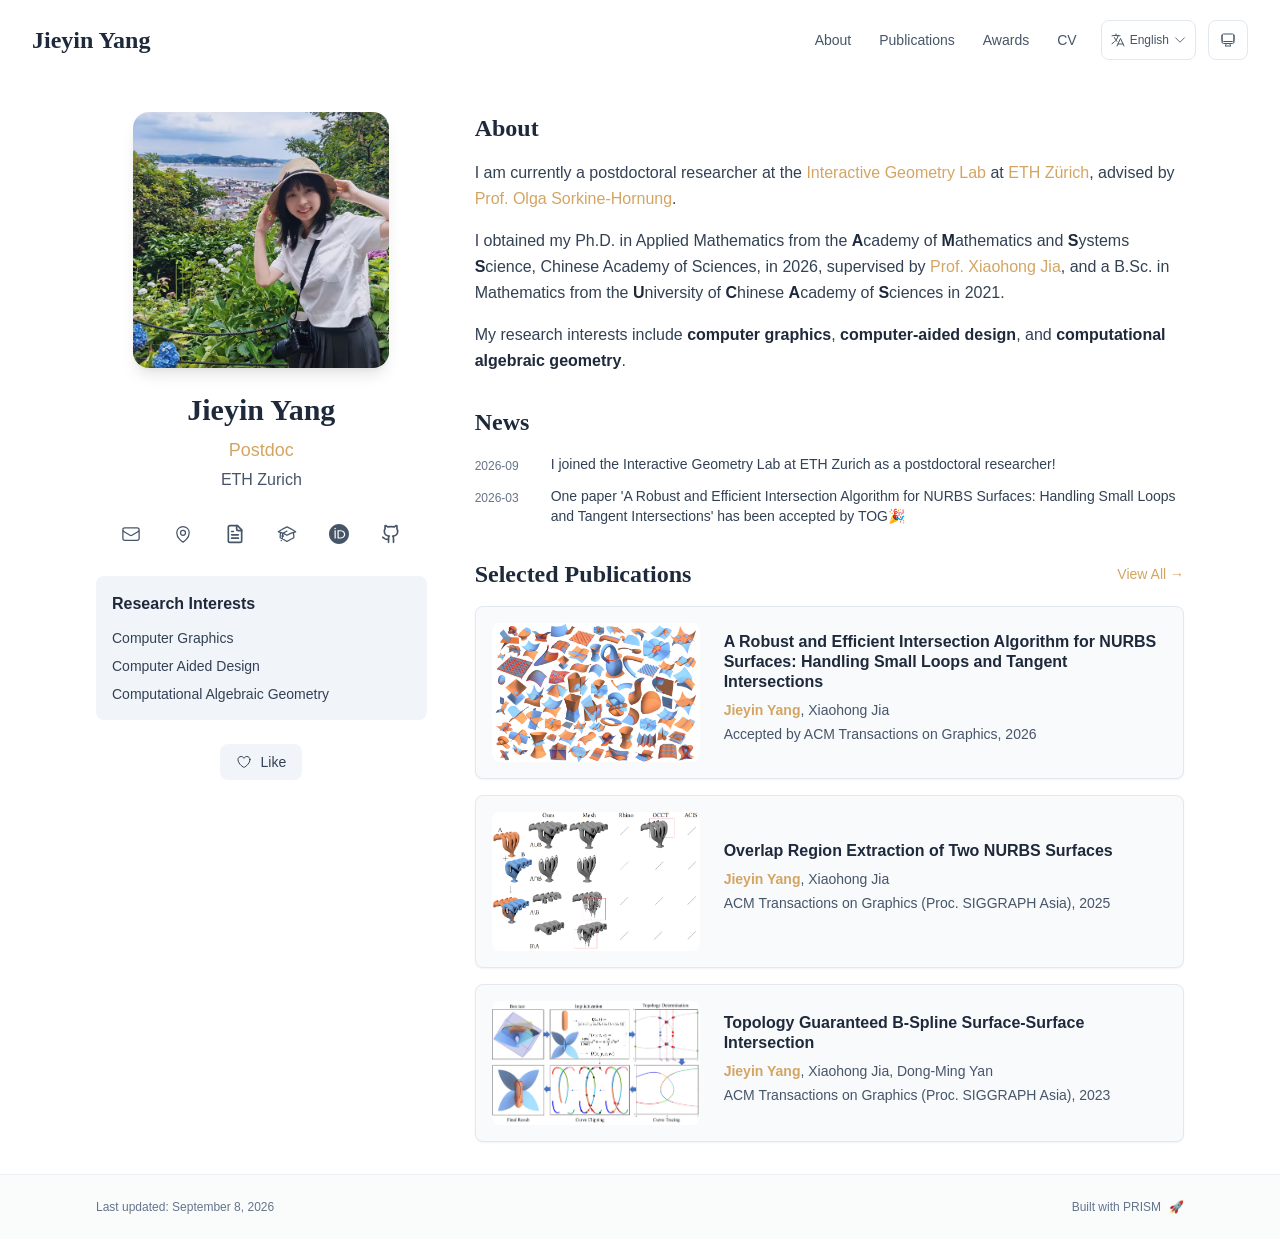
==== commit b5e7544b: "add postdoc" ====
--- a/index.html
+++ b/index.html
@@ -1,4 +1,4 @@
-<!DOCTYPE html><html lang="en" class="scroll-smooth"><head><meta charSet="utf-8"/><meta name="viewport" content="width=device-width, initial-scale=1"/><link rel="preload" as="image" href="/bio.jpg"/><link rel="stylesheet" href="/_next/static/css/a105463da531fa47.css" data-precedence="next"/><link rel="preload" as="script" fetchPriority="low" href="/_next/static/chunks/webpack-af78f5c2c11af041.js"/><script src="/_next/static/chunks/4bd1b696-70b6d399998de86a.js" async=""></script><script src="/_next/static/chunks/684-5aaa8290a129f299.js" async=""></script><script src="/_next/static/chunks/main-app-98433ea783507eb0.js" async=""></script><script src="/_next/static/chunks/461-a9a5d7b05a71d978.js" async=""></script><script src="/_next/static/chunks/874-6cc630662f3664af.js" async=""></script><script src="/_next/static/chunks/291-e39730cc9327e39b.js" async=""></script><script src="/_next/static/chunks/app/layout-aa29f92644f86e2a.js" async=""></script><script src="/_next/static/chunks/178-595a94b9af1e67b5.js" async=""></script><script src="/_next/static/chunks/748-14f86b4fdbc72a17.js" async=""></script><script src="/_next/static/chunks/app/page-303a571b4bf5f659.js" async=""></script><link rel="icon" href="/favicon.svg" type="image/svg+xml"/><link rel="dns-prefetch" href="https://jialeliu.com"/><link rel="preconnect" href="https://jialeliu.com" crossorigin=""/><link rel="preload" as="font" type="font/woff2" href="https://jialeliu.com/fonts/georgiab.woff2" crossorigin=""/><script>
+<!DOCTYPE html><html lang="en" class="scroll-smooth"><head><meta charSet="utf-8"/><meta name="viewport" content="width=device-width, initial-scale=1"/><link rel="preload" as="image" href="/bio.jpg"/><link rel="stylesheet" href="/_next/static/css/a105463da531fa47.css" data-precedence="next"/><link rel="preload" as="script" fetchPriority="low" href="/_next/static/chunks/webpack-af78f5c2c11af041.js"/><script src="/_next/static/chunks/4bd1b696-70b6d399998de86a.js" async=""></script><script src="/_next/static/chunks/684-5aaa8290a129f299.js" async=""></script><script src="/_next/static/chunks/main-app-98433ea783507eb0.js" async=""></script><script src="/_next/static/chunks/461-a9a5d7b05a71d978.js" async=""></script><script src="/_next/static/chunks/874-6cc630662f3664af.js" async=""></script><script src="/_next/static/chunks/291-e39730cc9327e39b.js" async=""></script><script src="/_next/static/chunks/app/layout-fa8da1b787d8cdd3.js" async=""></script><script src="/_next/static/chunks/178-595a94b9af1e67b5.js" async=""></script><script src="/_next/static/chunks/748-14f86b4fdbc72a17.js" async=""></script><script src="/_next/static/chunks/app/page-303a571b4bf5f659.js" async=""></script><link rel="icon" href="/favicon.svg" type="image/svg+xml"/><link rel="dns-prefetch" href="https://jialeliu.com"/><link rel="preconnect" href="https://jialeliu.com" crossorigin=""/><link rel="preload" as="font" type="font/woff2" href="https://jialeliu.com/fonts/georgiab.woff2" crossorigin=""/><script>
               try {
                 const theme = localStorage.getItem('theme-storage');
                 const parsed = theme ? JSON.parse(theme) : null;
@@ -57,6 +57,6 @@
       root.lang = 'en';
       root.setAttribute('data-locale', 'en');
     }
-  </script><title>Jieyin Yang</title><meta name="description" content="PhD student at Academy of Mathematics and Systems Science (AMSS), University of Chinese Academy of Sciences (UCAS)"/><meta name="author" content="Jieyin Yang"/><meta name="keywords" content="Jieyin Yang,PhD,Research,Academy of Mathematics and Systems Science (AMSS), University of Chinese Academy of Sciences (UCAS)"/><meta name="creator" content="Jieyin Yang"/><meta name="publisher" content="Jieyin Yang"/><meta property="og:title" content="Jieyin Yang"/><meta property="og:description" content="PhD student at Academy of Mathematics and Systems Science (AMSS), University of Chinese Academy of Sciences (UCAS)"/><meta property="og:site_name" content="Jieyin Yang&#x27;s Academic Website"/><meta property="og:locale" content="en_US"/><meta property="og:type" content="website"/><meta name="twitter:card" content="summary"/><meta name="twitter:title" content="Jieyin Yang"/><meta name="twitter:description" content="PhD student at Academy of Mathematics and Systems Science (AMSS), University of Chinese Academy of Sciences (UCAS)"/><link rel="icon" href="/favicon.svg"/><script>document.querySelectorAll('body link[rel="icon"], body link[rel="apple-touch-icon"]').forEach(el => document.head.appendChild(el))</script><script src="/_next/static/chunks/polyfills-42372ed130431b0a.js" noModule=""></script></head><body class="font-sans antialiased"><div style="visibility:hidden"><nav class="fixed top-0 left-0 right-0 z-50" data-headlessui-state=""><div class="transition-all duration-300 ease-out bg-transparent" style="transform:translateY(-100px)"><div class="max-w-7xl mx-auto px-4 sm:px-6 lg:px-8"><div class="flex justify-between items-center h-16 lg:h-20"><div class="flex-shrink-0" tabindex="0"><a class="text-xl lg:text-2xl font-serif font-semibold text-primary hover:text-accent transition-colors duration-200" href="/">Jieyin Yang</a></div><div class="hidden lg:block"><div class="ml-10 flex items-center space-x-3"><div class="relative flex items-baseline space-x-1"><a data-nav-href="/" class="relative px-3 py-2 text-sm font-medium rounded-lg transition-colors duration-150 text-primary" href="/">About</a><a data-nav-href="/publications" class="relative px-3 py-2 text-sm font-medium rounded-lg transition-colors duration-150 text-neutral-600" href="/publications/">Publications</a><a data-nav-href="/awards" class="relative px-3 py-2 text-sm font-medium rounded-lg transition-colors duration-150 text-neutral-600" href="/awards/">Awards</a><a data-nav-href="/cv" class="relative px-3 py-2 text-sm font-medium rounded-lg transition-colors duration-150 text-neutral-600" href="/cv/">CV</a></div><div class="flex items-center justify-center w-14 h-10 rounded-lg border border-neutral-200 dark:border-[rgba(148,163,184,0.24)] bg-background dark:bg-neutral-800"><div class="w-6 h-4 rounded bg-neutral-300 animate-pulse"></div></div><div class="flex items-center justify-center w-10 h-10 rounded-lg border border-neutral-200 dark:border-[rgba(148,163,184,0.24)] bg-background dark:bg-neutral-800"><div class="w-4 h-4 rounded-full bg-neutral-300 animate-pulse"></div></div></div></div><div class="lg:hidden flex items-center space-x-2"><div class="flex items-center justify-center w-14 h-10 rounded-lg border border-neutral-200 dark:border-[rgba(148,163,184,0.24)] bg-background dark:bg-neutral-800"><div class="w-6 h-4 rounded bg-neutral-300 animate-pulse"></div></div><div class="flex items-center justify-center w-10 h-10 rounded-lg border border-neutral-200 dark:border-[rgba(148,163,184,0.24)] bg-background dark:bg-neutral-800"><div class="w-4 h-4 rounded-full bg-neutral-300 animate-pulse"></div></div><button class="inline-flex items-center justify-center p-2 rounded-md text-neutral-600 hover:text-primary hover:bg-neutral-100 dark:hover:bg-neutral-800 focus:outline-none focus:ring-2 focus:ring-inset focus:ring-accent transition-colors duration-200" id="headlessui-disclosure-button-«R7pdb»" type="button" aria-expanded="false" data-headlessui-state=""><span class="sr-only">Open main menu</span><div><svg xmlns="http://www.w3.org/2000/svg" fill="none" viewBox="0 0 24 24" stroke-width="1.5" stroke="currentColor" aria-hidden="true" data-slot="icon" class="block h-6 w-6"><path stroke-linecap="round" stroke-linejoin="round" d="M3.75 6.75h16.5M3.75 12h16.5m-16.5 5.25h16.5"></path></svg></div></button></div></div></div></div></nav><main class="min-h-screen pt-16 lg:pt-20"><div class="max-w-6xl mx-auto px-4 sm:px-6 lg:px-8 py-8 bg-background min-h-screen"><div class="grid grid-cols-1 lg:grid-cols-3 gap-12"><div class="lg:col-span-1"><div class="sticky top-8" style="opacity:0;transform:translateY(20px)"><div class="w-64 h-64 mx-auto mb-6 rounded-2xl overflow-hidden shadow-lg hover:shadow-xl transition-all duration-200 hover:scale-105"><img alt="Jieyin Yang" width="256" height="256" decoding="async" data-nimg="1" class="w-full h-full object-cover object-[32%_center]" style="color:transparent" src="/bio.jpg"/></div><div class="text-center mb-6"><h1 class="text-3xl font-serif font-bold text-primary mb-2">Jieyin Yang</h1><p class="text-lg text-accent font-medium mb-1">PhD Student</p><p class="text-neutral-600 mb-2">Academy of Mathematics and Systems Science (AMSS), University of Chinese Academy of Sciences (UCAS)</p></div><div class="flex flex-wrap justify-center gap-3 sm:gap-4 mb-6 relative px-2"><div class="relative"><button class="p-2 sm:p-2 transition-colors duration-200 text-neutral-600 dark:text-neutral-400 hover:text-accent" aria-label="Email"><svg xmlns="http://www.w3.org/2000/svg" fill="none" viewBox="0 0 24 24" stroke-width="1.5" stroke="currentColor" aria-hidden="true" data-slot="icon" class="h-5 w-5"><path stroke-linecap="round" stroke-linejoin="round" d="M21.75 6.75v10.5a2.25 2.25 0 0 1-2.25 2.25h-15a2.25 2.25 0 0 1-2.25-2.25V6.75m19.5 0A2.25 2.25 0 0 0 19.5 4.5h-15a2.25 2.25 0 0 0-2.25 2.25m19.5 0v.243a2.25 2.25 0 0 1-1.07 1.916l-7.5 4.615a2.25 2.25 0 0 1-2.36 0L3.32 8.91a2.25 2.25 0 0 1-1.07-1.916V6.75"></path></svg></button></div><div class="relative"><button class="p-2 sm:p-2 transition-colors duration-200 text-neutral-600 dark:text-neutral-400 hover:text-accent" aria-label="Location"><svg xmlns="http://www.w3.org/2000/svg" fill="none" viewBox="0 0 24 24" stroke-width="1.5" stroke="currentColor" aria-hidden="true" data-slot="icon" class="h-5 w-5"><path stroke-linecap="round" stroke-linejoin="round" d="M15 10.5a3 3 0 1 1-6 0 3 3 0 0 1 6 0Z"></path><path stroke-linecap="round" stroke-linejoin="round" d="M19.5 10.5c0 7.142-7.5 11.25-7.5 11.25S4.5 17.642 4.5 10.5a7.5 7.5 0 1 1 15 0Z"></path></svg></button></div><div class="relative"><button class="p-2 sm:p-2 transition-colors duration-200 text-neutral-600 dark:text-neutral-400 hover:text-accent" aria-label="My CV"><svg xmlns="http://www.w3.org/2000/svg" width="24" height="24" viewBox="0 0 24 24" fill="none" stroke="currentColor" stroke-width="2" stroke-linecap="round" stroke-linejoin="round" class="lucide lucide-file-text h-5 w-5" aria-hidden="true"><path d="M15 2H6a2 2 0 0 0-2 2v16a2 2 0 0 0 2 2h12a2 2 0 0 0 2-2V7Z"></path><path d="M14 2v4a2 2 0 0 0 2 2h4"></path><path d="M10 9H8"></path><path d="M16 13H8"></path><path d="M16 17H8"></path></svg></button></div><a href="https://scholar.google.com" target="_blank" rel="noopener noreferrer" class="p-2 sm:p-2 text-neutral-600 dark:text-neutral-400 hover:text-accent transition-colors duration-200" aria-label="Google Scholar"><svg xmlns="http://www.w3.org/2000/svg" fill="none" viewBox="0 0 24 24" stroke-width="1.5" stroke="currentColor" aria-hidden="true" data-slot="icon" class="h-5 w-5"><path stroke-linecap="round" stroke-linejoin="round" d="M4.26 10.147a60.438 60.438 0 0 0-.491 6.347A48.62 48.62 0 0 1 12 20.904a48.62 48.62 0 0 1 8.232-4.41 60.46 60.46 0 0 0-.491-6.347m-15.482 0a50.636 50.636 0 0 0-2.658-.813A59.906 59.906 0 0 1 12 3.493a59.903 59.903 0 0 1 10.399 5.84c-.896.248-1.783.52-2.658.814m-15.482 0A50.717 50.717 0 0 1 12 13.489a50.702 50.702 0 0 1 7.74-3.342M6.75 15a.75.75 0 1 0 0-1.5.75.75 0 0 0 0 1.5Zm0 0v-3.675A55.378 55.378 0 0 1 12 8.443m-7.007 11.55A5.981 5.981 0 0 0 6.75 15.75v-1.5"></path></svg></a><a href="https://orcid.org/0009-0008-7882-0750" target="_blank" rel="noopener noreferrer" class="p-2 sm:p-2 text-neutral-600 dark:text-neutral-400 hover:text-accent transition-colors duration-200" aria-label="ORCID"><svg viewBox="0 0 24 24" fill="currentColor" class="h-5 w-5" xmlns="http://www.w3.org/2000/svg"><path d="M12 0C5.372 0 0 5.372 0 12s5.372 12 12 12 12-5.372 12-12S18.628 0 12 0zM7.369 4.378c.525 0 .947.431.947.947s-.422.947-.947.947a.95.95 0 0 1-.947-.947c0-.525.422-.947.947-.947zm-.722 3.038h1.444v10.041H6.647V7.416zm3.562 0h3.9c3.712 0 5.344 2.653 5.344 5.025 0 2.578-2.016 5.025-5.325 5.025h-3.919V7.416zm1.444 1.303v7.444h2.297c3.272 0 4.022-2.484 4.022-3.722 0-2.016-1.284-3.722-4.097-3.722h-2.222z"></path></svg></a><a href="https://github.com" target="_blank" rel="noopener noreferrer" class="p-2 sm:p-2 text-neutral-600 dark:text-neutral-400 hover:text-accent transition-colors duration-200" aria-label="GitHub"><svg xmlns="http://www.w3.org/2000/svg" width="24" height="24" viewBox="0 0 24 24" fill="none" stroke="currentColor" stroke-width="2" stroke-linecap="round" stroke-linejoin="round" class="lucide lucide-github h-5 w-5" aria-hidden="true"><path d="M15 22v-4a4.8 4.8 0 0 0-1-3.5c3 0 6-2 6-5.5.08-1.25-.27-2.48-1-3.5.28-1.15.28-2.35 0-3.5 0 0-1 0-3 1.5-2.64-.5-5.36-.5-8 0C6 2 5 2 5 2c-.3 1.15-.3 2.35 0 3.5A5.403 5.403 0 0 0 4 9c0 3.5 3 5.5 6 5.5-.39.49-.68 1.05-.85 1.65-.17.6-.22 1.23-.15 1.85v4"></path><path d="M9 18c-4.51 2-5-2-7-2"></path></svg></a></div><div class="bg-neutral-100 dark:bg-neutral-800 rounded-lg p-4 mb-6 hover:shadow-lg transition-all duration-200 hover:scale-[1.02]"><h3 class="font-semibold text-primary mb-3">Research Interests</h3><div class="space-y-2 text-sm text-neutral-700 dark:text-neutral-500"><div>Computer Graphics</div><div>Computer Aided Design</div><div>Computational Algebraic Geometry</div></div></div><div class="flex justify-center"><div class="relative"><button class="flex items-center space-x-2 px-4 py-2 rounded-lg font-medium text-sm transition-all duration-200 bg-neutral-100 dark:bg-neutral-800 text-neutral-700 dark:text-neutral-500 hover:bg-red-50 dark:hover:bg-red-900/20 hover:text-red-600 dark:hover:text-red-400 cursor-pointer" tabindex="0"><svg xmlns="http://www.w3.org/2000/svg" fill="none" viewBox="0 0 24 24" stroke-width="1.5" stroke="currentColor" aria-hidden="true" data-slot="icon" class="h-4 w-4"><path stroke-linecap="round" stroke-linejoin="round" d="M21 8.25c0-2.485-2.099-4.5-4.688-4.5-1.935 0-3.597 1.126-4.312 2.733-.715-1.607-2.377-2.733-4.313-2.733C5.1 3.75 3 5.765 3 8.25c0 7.22 9 12 9 12s9-4.78 9-12Z"></path></svg><span>Like</span></button></div></div></div></div><div class="lg:col-span-2 space-y-8"><section id="about" class="scroll-mt-24 space-y-8"><section style="opacity:0;transform:translateY(20px)"><h2 class="text-2xl font-serif font-bold text-primary mb-4">About</h2><div class="text-neutral-700 dark:text-neutral-600 leading-relaxed"><p class="mb-4 last:mb-0">I am a PhD student at the <strong class="font-semibold text-primary">A</strong>cademy of <strong class="font-semibold text-primary">M</strong>athematics and <strong class="font-semibold text-primary">S</strong>ystems <strong class="font-semibold text-primary">S</strong>cience, Chinese Academy of Sciences and <strong class="font-semibold text-primary">U</strong>niversity of <strong class="font-semibold text-primary">C</strong>hinese <strong class="font-semibold text-primary">A</strong>cademy of <strong class="font-semibold text-primary">S</strong>ciences, supervised by <a href="http://www.mmrc.iss.ac.cn/~xhjia/" node="[object Object]" target="_blank" rel="noopener noreferrer" class="text-accent font-medium transition-all duration-200 rounded hover:bg-accent/10 hover:shadow-sm">Prof. Xiaohong Jia</a>.</p>
-<p class="mb-4 last:mb-0">Before that, I received my Bachelor&#x27;s degree in Mathematics from UCAS in 2021.</p>
-<p class="mb-4 last:mb-0">My research interest includes <strong class="font-semibold text-primary">computer graphics</strong>, <strong class="font-semibold text-primary">computer aided design</strong> and <strong class="font-semibold text-primary">computer algebraic geometry</strong>.</p></div></section><section style="opacity:0;transform:translateY(20px)"><h2 class="text-2xl font-serif font-bold text-primary mb-4">News</h2><div class="space-y-3"><div class="flex items-start space-x-3"><span class="text-xs text-neutral-500 mt-1 w-16 flex-shrink-0">2026-03</span><p class="text-sm text-neutral-700">One paper &#x27;A Robust and Efficient Intersection Algorithm for NURBS Surfaces: Handling Small Loops and Tangent Intersections&#x27; has been accepted by TOG🎉</p></div></div></section><section style="opacity:0;transform:translateY(20px)"><div class="flex items-center justify-between mb-4"><h2 class="text-2xl font-serif font-bold text-primary">Selected Publications</h2><a class="text-accent hover:text-accent-dark text-sm font-medium transition-all duration-200 rounded hover:bg-accent/10 hover:shadow-sm" href="/publications/">View All<!-- --> →</a></div><div class="space-y-4"><div class="bg-neutral-50 dark:bg-neutral-800 p-4 rounded-lg shadow-sm border border-neutral-200 dark:border-[rgba(148,163,184,0.24)] hover:shadow-lg transition-all duration-200 hover:scale-[1.02] flex flex-col md:flex-row md:items-center md:justify-between gap-4 md:gap-6" style="opacity:0;transform:translateY(20px)"><div class="w-full md:w-52 md:shrink-0"><div class="rounded-lg overflow-hidden bg-neutral-100 dark:bg-neutral-800"><img alt="A Robust and Efficient Intersection Algorithm for NURBS Surfaces: Handling Small Loops and Tangent Intersections" loading="lazy" width="800" height="500" decoding="async" data-nimg="1" class="w-full h-auto block" style="color:transparent" src="/papers/TOG26.jpg"/></div></div><div class="flex-grow min-w-0"><h3 class="font-semibold text-primary mb-2 leading-tight">A Robust and Efficient Intersection Algorithm for NURBS Surfaces: Handling Small Loops and Tangent Intersections</h3><p class="text-sm text-neutral-600 dark:text-neutral-500 mb-1"><span><span class="font-semibold text-accent ">Jieyin Yang</span>, </span><span><span class=" ">Xiaohong Jia</span></span></p><p class="text-sm text-neutral-600 dark:text-neutral-500 mb-2">Accepted by <!-- -->ACM Transactions on Graphics, 2026</p></div></div><div class="bg-neutral-50 dark:bg-neutral-800 p-4 rounded-lg shadow-sm border border-neutral-200 dark:border-[rgba(148,163,184,0.24)] hover:shadow-lg transition-all duration-200 hover:scale-[1.02] flex flex-col md:flex-row md:items-center md:justify-between gap-4 md:gap-6" style="opacity:0;transform:translateY(20px)"><div class="w-full md:w-52 md:shrink-0"><div class="rounded-lg overflow-hidden bg-neutral-100 dark:bg-neutral-800"><img alt="Overlap Region Extraction of Two NURBS Surfaces" loading="lazy" width="800" height="500" decoding="async" data-nimg="1" class="w-full h-auto block" style="color:transparent" src="/papers/SIGA25.jpg"/></div></div><div class="flex-grow min-w-0"><h3 class="font-semibold text-primary mb-2 leading-tight"><a href="https://doi.org/10.1145/3763308" target="_blank" rel="noopener noreferrer" class="text-primary hover:text-accent hover:underline underline-offset-4 transition-colors duration-200">Overlap Region Extraction of Two NURBS Surfaces</a></h3><p class="text-sm text-neutral-600 dark:text-neutral-500 mb-1"><span><span class="font-semibold text-accent ">Jieyin Yang</span>, </span><span><span class=" ">Xiaohong Jia</span></span></p><p class="text-sm text-neutral-600 dark:text-neutral-500 mb-2">ACM Transactions on Graphics (Proc. SIGGRAPH Asia), 2025</p></div></div><div class="bg-neutral-50 dark:bg-neutral-800 p-4 rounded-lg shadow-sm border border-neutral-200 dark:border-[rgba(148,163,184,0.24)] hover:shadow-lg transition-all duration-200 hover:scale-[1.02] flex flex-col md:flex-row md:items-center md:justify-between gap-4 md:gap-6" style="opacity:0;transform:translateY(20px)"><div class="w-full md:w-52 md:shrink-0"><div class="rounded-lg overflow-hidden bg-neutral-100 dark:bg-neutral-800"><img alt="Topology Guaranteed B-Spline Surface-Surface Intersection" loading="lazy" width="800" height="500" decoding="async" data-nimg="1" class="w-full h-auto block" style="color:transparent" src="/papers/SIGA23.jpg"/></div></div><div class="flex-grow min-w-0"><h3 class="font-semibold text-primary mb-2 leading-tight"><a href="https://doi.org/10.1145/3618349" target="_blank" rel="noopener noreferrer" class="text-primary hover:text-accent hover:underline underline-offset-4 transition-colors duration-200">Topology Guaranteed B-Spline Surface-Surface Intersection</a></h3><p class="text-sm text-neutral-600 dark:text-neutral-500 mb-1"><span><span class="font-semibold text-accent ">Jieyin Yang</span>, </span><span><span class=" ">Xiaohong Jia</span>, </span><span><span class=" ">Dong-Ming Yan</span></span></p><p class="text-sm text-neutral-600 dark:text-neutral-500 mb-2">ACM Transactions on Graphics (Proc. SIGGRAPH Asia), 2023</p></div></div></div></section></section></div></div></div><!--$--><!--/$--><!--$--><!--/$--></main><footer class="border-t border-neutral-200/50 bg-neutral-50/50 dark:bg-neutral-900/50 dark:border-neutral-700/50"><div class="max-w-6xl mx-auto px-4 sm:px-6 lg:px-8 py-6"><div class="flex flex-col sm:flex-row justify-between items-center gap-2"><p class="text-xs text-neutral-500">Last updated<!-- -->: <!-- -->April 17, 2026</p><p class="text-xs text-neutral-500 flex items-center"><a href="https://github.com/xyjoey/PRISM" target="_blank" rel="noopener noreferrer">Built with PRISM</a><span class="ml-2">🚀</span></p></div></div></footer></div><script src="/_next/static/chunks/webpack-af78f5c2c11af041.js" async=""></script><script>(self.__next_f=self.__next_f||[]).push([0])</script><script>self.__next_f.push([1,"1:\"$Sreact.fragment\"\n3:I[3719,[\"461\",\"static/chunks/461-a9a5d7b05a71d978.js\",\"874\",\"static/chunks/874-6cc630662f3664af.js\",\"291\",\"static/chunks/291-e39730cc9327e39b.js\",\"177\",\"static/chunks/app/layout-aa29f92644f86e2a.js\"],\"ThemeProvider\"]\n4:I[310,[\"461\",\"static/chunks/461-a9a5d7b05a71d978.js\",\"874\",\"static/chunks/874-6cc630662f3664af.js\",\"291\",\"static/chunks/291-e39730cc9327e39b.js\",\"177\",\"static/chunks/app/layout-aa29f92644f86e2a.js\"],\"LocaleProvider\"]\n5:I[4574,[\"461\",\"static/chunks/461-a9a5d7b05a71d978.js\",\"874\",\"static/chunks/874-6cc630662f3664af.js\",\"291\",\"static/chunks/291-e39730cc9327e39b.js\",\"177\",\"static/chunks/app/layout-aa29f92644f86e2a.js\"],\"default\"]\n6:I[7555,[],\"\"]\n7:I[1295,[],\"\"]\n8:I[2548,[\"461\",\"static/chunks/461-a9a5d7b05a71d978.js\",\"874\",\"static/chunks/874-6cc630662f3664af.js\",\"291\",\"static/chunks/291-e39730cc9327e39b.js\",\"177\",\"static/chunks/app/layout-aa29f92644f86e2a.js\"],\"default\"]\n9:I[7864,[\"461\",\"static/chunks/461-a9a5d7b05a71d978.js\",\"178\",\"static/chunks/178-595a94b9af1e67b5.js\",\"874\",\"static/chunks/874-6cc630662f3664af.js\",\"748\",\"static/chunks/748-14f86b4fdbc72a17.js\",\"974\",\"static/chunks/app/page-303a571b4bf5f659.js\"],\"default\"]\na:I[9665,[],\"MetadataBoundary\"]\nc:I[9665,[],\"OutletBoundary\"]\nf:I[4911,[],\"AsyncMetadataOutlet\"]\n11:I[9665,[],\"ViewportBoundary\"]\n13:I[6614,[],\"\"]\n:HL[\"/_next/static/css/a105463da531fa47.css\",\"style\"]\n2:T590,\n    try {\n      const cfg = {\"enabled\":true,\"locales\":[\"zh\",\"en\"],\"defaultLocale\":\"en\",\"mode\":\"auto\",\"fixedLocale\":\"en\",\"persist\":true,\"switcher\":true,\"labels\":{\"zh\":\"中文\",\"en\":\"English\"}};\n      const storageKey = 'locale-storage';\n      const normalize = (value) =\u003e typeof value === 'string' ? value.trim().replace('_', '-').toLowerCase() : '';\n      const matchLocale = (candidate) =\u003e {\n        const normalized = normalize(candidate);\n        if (!normalized) return null;\n        if (cfg.locales.includes(normalized)) return normalized;\n        const language = normalized.split('-')[0];\n        if (cfg.locales.includes(language)) return language;\n        "])</script><script>self.__next_f.push([1,"return null;\n      };\n\n      let resolved = null;\n\n      if (cfg.persist) {\n        resolved = matchLocale(localStorage.getItem(storageKey));\n      }\n\n      if (!resolved) {\n        if (cfg.mode === 'fixed') {\n          resolved = cfg.fixedLocale;\n        } else {\n          resolved = matchLocale(navigator.language);\n        }\n      }\n\n      if (!resolved) {\n        resolved = cfg.defaultLocale;\n      }\n\n      const root = document.documentElement;\n      root.lang = resolved;\n      root.setAttribute('data-locale', resolved);\n\n      if (cfg.persist) {\n        localStorage.setItem(storageKey, resolved);\n      }\n    } catch (e) {\n      const root = document.documentElement;\n      root.lang = 'en';\n      root.setAttribute('data-locale', 'en');\n    }\n  "])</script><script>self.__next_f.push([1,"0:{\"P\":null,\"b\":\"-ELndXIoQjwmL_Y0KIheD\",\"p\":\"\",\"c\":[\"\",\"\"],\"i\":false,\"f\":[[[\"\",{\"children\":[\"__PAGE__\",{}]},\"$undefined\",\"$undefined\",true],[\"\",[\"$\",\"$1\",\"c\",{\"children\":[[[\"$\",\"link\",\"0\",{\"rel\":\"stylesheet\",\"href\":\"/_next/static/css/a105463da531fa47.css\",\"precedence\":\"next\",\"crossOrigin\":\"$undefined\",\"nonce\":\"$undefined\"}]],[\"$\",\"html\",null,{\"lang\":\"en\",\"className\":\"scroll-smooth\",\"suppressHydrationWarning\":true,\"children\":[[\"$\",\"head\",null,{\"children\":[[\"$\",\"link\",null,{\"rel\":\"icon\",\"href\":\"/favicon.svg\",\"type\":\"image/svg+xml\"}],[\"$\",\"link\",null,{\"rel\":\"dns-prefetch\",\"href\":\"https://jialeliu.com\"}],[\"$\",\"link\",null,{\"rel\":\"preconnect\",\"href\":\"https://jialeliu.com\",\"crossOrigin\":\"\"}],[\"$\",\"link\",null,{\"rel\":\"preload\",\"as\":\"font\",\"type\":\"font/woff2\",\"href\":\"https://jialeliu.com/fonts/georgiab.woff2\",\"crossOrigin\":\"\"}],[\"$\",\"script\",null,{\"dangerouslySetInnerHTML\":{\"__html\":\"\\n              try {\\n                const theme = localStorage.getItem('theme-storage');\\n                const parsed = theme ? JSON.parse(theme) : null;\\n                const setting = parsed?.state?.theme || 'system';\\n                const prefersDark = typeof window !== 'undefined' \u0026\u0026 window.matchMedia \u0026\u0026 window.matchMedia('(prefers-color-scheme: dark)').matches;\\n                const effective = setting === 'dark' ? 'dark' : (setting === 'light' ? 'light' : (prefersDark ? 'dark' : 'light'));\\n                var root = document.documentElement;\\n                root.classList.add(effective);\\n                root.setAttribute('data-theme', effective);\\n              } catch (e) {\\n                var root = document.documentElement;\\n                root.classList.add('light');\\n                root.setAttribute('data-theme', 'light');\\n              }\\n            \"}}],[\"$\",\"script\",null,{\"dangerouslySetInnerHTML\":{\"__html\":\"$2\"}}]]}],[\"$\",\"body\",null,{\"className\":\"font-sans antialiased\",\"children\":[\"$\",\"$L3\",null,{\"children\":[\"$\",\"$L4\",null,{\"config\":{\"enabled\":true,\"locales\":[\"zh\",\"en\"],\"defaultLocale\":\"en\",\"mode\":\"auto\",\"fixedLocale\":\"en\",\"persist\":true,\"switcher\":true,\"labels\":{\"zh\":\"中文\",\"en\":\"English\"}},\"children\":[[\"$\",\"$L5\",null,{\"items\":[{\"title\":\"About\",\"type\":\"page\",\"target\":\"about\",\"href\":\"/\"},{\"title\":\"Publications\",\"type\":\"page\",\"target\":\"publications\",\"href\":\"/publications\"},{\"title\":\"Awards\",\"type\":\"page\",\"target\":\"awards\",\"href\":\"/awards\"},{\"title\":\"CV\",\"type\":\"page\",\"target\":\"cv\",\"href\":\"/cv\"}],\"siteTitle\":\"Jieyin Yang\",\"enableOnePageMode\":false,\"i18n\":\"$0:f:0:1:1:props:children:1:props:children:1:props:children:props:children:props:config\",\"itemsByLocale\":{\"zh\":[{\"title\":\"关于我\",\"type\":\"page\",\"target\":\"about\",\"href\":\"/\"},{\"title\":\"论文\",\"type\":\"page\",\"target\":\"publications\",\"href\":\"/publications\"},{\"title\":\"奖项\",\"type\":\"page\",\"target\":\"awards\",\"href\":\"/awards\"},{\"title\":\"简历\",\"type\":\"page\",\"target\":\"cv\",\"href\":\"/cv\"}],\"en\":[{\"title\":\"About\",\"type\":\"page\",\"target\":\"about\",\"href\":\"/\"},{\"title\":\"Publications\",\"type\":\"page\",\"target\":\"publications\",\"href\":\"/publications\"},{\"title\":\"Awards\",\"type\":\"page\",\"target\":\"awards\",\"href\":\"/awards\"},{\"title\":\"CV\",\"type\":\"page\",\"target\":\"cv\",\"href\":\"/cv\"}]},\"siteTitleByLocale\":{\"zh\":\"杨婕吟\",\"en\":\"Jieyin Yang\"}}],[\"$\",\"main\",null,{\"className\":\"min-h-screen pt-16 lg:pt-20\",\"children\":[\"$\",\"$L6\",null,{\"parallelRouterKey\":\"children\",\"error\":\"$undefined\",\"errorStyles\":\"$undefined\",\"errorScripts\":\"$undefined\",\"template\":[\"$\",\"$L7\",null,{}],\"templateStyles\":\"$undefined\",\"templateScripts\":\"$undefined\",\"notFound\":[[[\"$\",\"title\",null,{\"children\":\"404: This page could not be found.\"}],[\"$\",\"div\",null,{\"style\":{\"fontFamily\":\"system-ui,\\\"Segoe UI\\\",Roboto,Helvetica,Arial,sans-serif,\\\"Apple Color Emoji\\\",\\\"Segoe UI Emoji\\\"\",\"height\":\"100vh\",\"textAlign\":\"center\",\"display\":\"flex\",\"flexDirection\":\"column\",\"alignItems\":\"center\",\"justifyContent\":\"center\"},\"children\":[\"$\",\"div\",null,{\"children\":[[\"$\",\"style\",null,{\"dangerouslySetInnerHTML\":{\"__html\":\"body{color:#000;background:#fff;margin:0}.next-error-h1{border-right:1px solid rgba(0,0,0,.3)}@media (prefers-color-scheme:dark){body{color:#fff;background:#000}.next-error-h1{border-right:1px solid rgba(255,255,255,.3)}}\"}}],[\"$\",\"h1\",null,{\"className\":\"next-error-h1\",\"style\":{\"display\":\"inline-block\",\"margin\":\"0 20px 0 0\",\"padding\":\"0 23px 0 0\",\"fontSize\":24,\"fontWeight\":500,\"verticalAlign\":\"top\",\"lineHeight\":\"49px\"},\"children\":404}],[\"$\",\"div\",null,{\"style\":{\"display\":\"inline-block\"},\"children\":[\"$\",\"h2\",null,{\"style\":{\"fontSize\":14,\"fontWeight\":400,\"lineHeight\":\"49px\",\"margin\":0},\"children\":\"This page could not be found.\"}]}]]}]}]],[]],\"forbidden\":\"$undefined\",\"unauthorized\":\"$undefined\"}]}],[\"$\",\"$L8\",null,{\"lastUpdated\":\"April 17, 2026\",\"lastUpdatedByLocale\":{\"zh\":\"2026年04月17日\",\"en\":\"April 17, 2026\"},\"defaultLocale\":\"en\"}]]}]}]}]]}]]}],{\"children\":[\"__PAGE__\",[\"$\",\"$1\",\"c\",{\"children\":[[\"$\",\"$L9\",null,{\"dataByLocale\":{\"zh\":{\"author\":{\"name\":\"杨婕吟\",\"title\":\"博士生\",\"institution\":\"中国科学院数学与系统科学院，中国科学院大学\",\"avatar\":\"/bio.jpg\"},\"social\":{\"email\":\"yangjieyin17@mails.ucas.ac.cn\",\"location\":\"北京，中国\",\"location_url\":\"https://maps.google.com\",\"location_details\":[\"中关村东路55号，\",\"海淀区，北京市，中国\"],\"cv_name\":\"/my_cv/CV_ch.pdf\",\"google_scholar\":\"https://scholar.google.com\",\"orcid\":\"https://orcid.org/0009-0008-7882-0750\",\"github\":\"https://github.com\"},\"features\":{\"enable_likes\":true,\"enable_one_page_mode\":false},\"enableOnePageMode\":false,\"researchInterests\":[\"计算机图形学\",\"计算机辅助设计\",\"计算代数几何\"],\"pagesToShow\":[{\"type\":\"about\",\"id\":\"about\",\"sections\":[{\"id\":\"about\",\"type\":\"markdown\",\"source\":\"bio.md\",\"title\":\"关于我\",\"content\":\"我是中国科学院数学与系统科学研究院的博士生，导师是 [贾晓红研究员](http://www.mmrc.iss.ac.cn/~xhjia/)。\\r\\n\\r\\n此前，我于2021年获得中国科学院大学的数学学士学位。\\r\\n\\r\\n我的研究方向包括**计算机图形学**、**计算机辅助设计**和**计算代数几何**。\\r\\n\"},{\"id\":\"news\",\"type\":\"list\",\"title\":\"动态\",\"source\":\"news.toml\",\"items\":[{\"date\":\"2026-03\",\"content\":\"我们的工作 'A Robust and Efficient Intersection Algorithm for NURBS Surfaces: Handling Small Loops and Tangent Intersections' 被 TOG 接收 🎉\"}]},{\"id\":\"featured_publications\",\"type\":\"publications\",\"title\":\"精选论文\",\"filter\":\"selected\",\"limit\":5,\"publications\":[{\"id\":\"yang2026robust\",\"title\":\"A Robust and Efficient Intersection Algorithm for NURBS Surfaces: Handling Small Loops and Tangent Intersections\",\"authors\":[{\"name\":\"Jieyin Yang\",\"isHighlighted\":true,\"isCorresponding\":false,\"isCoAuthor\":false},{\"name\":\"Xiaohong Jia\",\"isHighlighted\":false,\"isCorresponding\":false,\"isCoAuthor\":false}],\"year\":2026,\"type\":\"journal\",\"status\":\"published\",\"tags\":[],\"keywords\":\"$0:f:0:1:2:children:1:props:children:0:props:dataByLocale:zh:pagesToShow:0:sections:2:publications:0:tags\",\"researchArea\":\"machine-learning\",\"journal\":\"ACM Transactions on Graphics\",\"conference\":\"\",\"abstract\":\"\",\"description\":\"\",\"selected\":true,\"accepted\":true,\"preview\":\"TOG26.jpg\",\"bibtex\":\"@article{yang2026robust,\\n  title = {A Robust and Efficient Intersection Algorithm for NURBS Surfaces: Handling Small Loops and Tangent Intersections},\\n  author = {Jieyin Yang and Xiaohong Jia},\\n  journal = {ACM Transactions on Graphics},\\n  year = {2026}\\n}\"},{\"id\":\"yang2025overlap\",\"title\":\"Overlap Region Extraction of Two NURBS Surfaces\",\"authors\":[{\"name\":\"Jieyin Yang\",\"isHighlighted\":true,\"isCorresponding\":false,\"isCoAuthor\":false},{\"name\":\"Xiaohong Jia\",\"isHighlighted\":false,\"isCorresponding\":false,\"isCoAuthor\":false}],\"year\":2025,\"type\":\"journal\",\"status\":\"published\",\"tags\":[],\"keywords\":\"$0:f:0:1:2:children:1:props:children:0:props:dataByLocale:zh:pagesToShow:0:sections:2:publications:1:tags\",\"researchArea\":\"machine-learning\",\"journal\":\"ACM Transactions on Graphics (Proc. SIGGRAPH Asia)\",\"conference\":\"\",\"doi\":\"https://doi.org/10.1145/3763308\",\"abstract\":\"\",\"description\":\"\",\"selected\":true,\"accepted\":false,\"preview\":\"SIGA25.jpg\",\"bibtex\":\"@article{yang2025overlap,\\n  title = {Overlap Region Extraction of Two NURBS Surfaces},\\n  author = {Jieyin Yang and Xiaohong Jia},\\n  journal = {ACM Transactions on Graphics (Proc. SIGGRAPH Asia)},\\n  year = {2025},\\n  doi = {https://doi.org/10.1145/3763308}\\n}\"},{\"id\":\"yang2023b_spline\",\"title\":\"Topology Guaranteed B-Spline Surface-Surface Intersection\",\"authors\":[{\"name\":\"Jieyin Yang\",\"isHighlighted\":true,\"isCorresponding\":false,\"isCoAuthor\":false},{\"name\":\"Xiaohong Jia\",\"isHighlighted\":false,\"isCorresponding\":false,\"isCoAuthor\":false},{\"name\":\"Dong-Ming Yan\",\"isHighlighted\":false,\"isCorresponding\":false,\"isCoAuthor\":false}],\"year\":2023,\"type\":\"journal\",\"status\":\"published\",\"tags\":[],\"keywords\":\"$0:f:0:1:2:children:1:props:children:0:props:dataByLocale:zh:pagesToShow:0:sections:2:publications:2:tags\",\"researchArea\":\"machine-learning\",\"journal\":\"ACM Transactions on Graphics (Proc. SIGGRAPH Asia)\",\"conference\":\"\",\"doi\":\"https://doi.org/10.1145/3618349\",\"abstract\":\"\",\"description\":\"\",\"selected\":true,\"accepted\":false,\"preview\":\"SIGA23.jpg\",\"bibtex\":\"@article{yang2023b_spline,\\n  title = {Topology Guaranteed B-Spline Surface-Surface Intersection},\\n  author = {Jieyin Yang and Xiaohong Jia and Dong-Ming Yan},\\n  journal = {ACM Transactions on Graphics (Proc. SIGGRAPH Asia)},\\n  year = {2023},\\n  doi = {https://doi.org/10.1145/3618349}\\n}\"}]}]}]},\"en\":{\"author\":{\"name\":\"Jieyin Yang\",\"title\":\"PhD Student\",\"institution\":\"Academy of Mathematics and Systems Science (AMSS), University of Chinese Academy of Sciences (UCAS)\",\"avatar\":\"/bio.jpg\"},\"social\":{\"email\":\"yangjieyin17@mails.ucas.ac.cn\",\"location\":\"Beijing, China\",\"location_url\":\"https://maps.google.com\",\"location_details\":[\"No. 55 Zhongguancun East Road,\",\"Haidian District, Beijing, China\"],\"cv_name\":\"/my_cv/CV_en.pdf\",\"google_scholar\":\"https://scholar.google.com\",\"orcid\":\"https://orcid.org/0009-0008-7882-0750\",\"github\":\"https://github.com\"},\"features\":{\"enable_likes\":true,\"enable_one_page_mode\":false},\"enableOnePageMode\":false,\"researchInterests\":[\"Computer Graphics\",\"Computer Aided Design\",\"Computational Algebraic Geometry\"],\"pagesToShow\":[{\"type\":\"about\",\"id\":\"about\",\"sections\":[{\"id\":\"about\",\"type\":\"markdown\",\"source\":\"bio.md\",\"title\":\"About\",\"content\":\"I am a PhD student at the **A**cademy of **M**athematics and **S**ystems **S**cience, Chinese Academy of Sciences and **U**niversity of **C**hinese **A**cademy of **S**ciences, supervised by [Prof. Xiaohong Jia](http://www.mmrc.iss.ac.cn/~xhjia/). \\r\\n\\r\\nBefore that, I received my Bachelor's degree in Mathematics from UCAS in 2021. \\r\\n\\r\\nMy research interest includes **computer graphics**, **computer aided design** and **computer algebraic geometry**.\"},{\"id\":\"news\",\"type\":\"list\",\"title\":\"News\",\"source\":\"news.toml\",\"items\":[{\"date\":\"2026-03\",\"content\":\"One paper 'A Robust and Efficient Intersection Algorithm for NURBS Surfaces: Handling Small Loops and Tangent Intersections' has been accepted by TOG🎉\"}]},{\"id\":\"featured_publications\",\"type\":\"publications\",\"title\":\"Selected Publications\",\"filter\":\"selected\",\"limit\":5,\"publications\":[{\"id\":\"yang2026robust\",\"title\":\"A Robust and Efficient Intersection Algorithm for NURBS Surfaces: Handling Small Loops and Tangent Intersections\",\"authors\":[{\"name\":\"Jieyin Yang\",\"isHighlighted\":true,\"isCorresponding\":false,\"isCoAuthor\":false},{\"name\":\"Xiaohong Jia\",\"isHighlighted\":false,\"isCorresponding\":false,\"isCoAuthor\":false}],\"year\":2026,\"type\":\"journal\",\"status\":\"published\",\"tags\":[],\"keywords\":\"$0:f:0:1:2:children:1:props:children:0:props:dataByLocale:en:pagesToShow:0:sections:2:publications:0:tags\",\"researchArea\":\"machine-learning\",\"journal\":\"ACM Transactions on Graphics\",\"conference\":\"\",\"abstract\":\"\",\"description\":\"\",\"selected\":true,\"accepted\":true,\"preview\":\"TOG26.jpg\",\"bibtex\":\"@article{yang2026robust,\\n  title = {A Robust and Efficient Intersection Algorithm for NURBS Surfaces: Handling Small Loops and Tangent Intersections},\\n  author = {Jieyin Yang and Xiaohong Jia},\\n  journal = {ACM Transactions on Graphics},\\n  year = {2026}\\n}\"},{\"id\":\"yang2025overlap\",\"title\":\"Overlap Region Extraction of Two NURBS Surfaces\",\"authors\":[{\"name\":\"Jieyin Yang\",\"isHighlighted\":true,\"isCorresponding\":false,\"isCoAuthor\":false},{\"name\":\"Xiaohong Jia\",\"isHighlighted\":false,\"isCorresponding\":false,\"isCoAuthor\":false}],\"year\":2025,\"type\":\"journal\",\"status\":\"published\",\"tags\":[],\"keywords\":\"$0:f:0:1:2:children:1:props:children:0:props:dataByLocale:en:pagesToShow:0:sections:2:publications:1:tags\",\"researchArea\":\"machine-learning\",\"journal\":\"ACM Transactions on Graphics (Proc. SIGGRAPH Asia)\",\"conference\":\"\",\"doi\":\"https://doi.org/10.1145/3763308\",\"abstract\":\"\",\"description\":\"\",\"selected\":true,\"accepted\":false,\"preview\":\"SIGA25.jpg\",\"bibtex\":\"@article{yang2025overlap,\\n  title = {Overlap Region Extraction of Two NURBS Surfaces},\\n  author = {Jieyin Yang and Xiaohong Jia},\\n  journal = {ACM Transactions on Graphics (Proc. SIGGRAPH Asia)},\\n  year = {2025},\\n  doi = {https://doi.org/10.1145/3763308}\\n}\"},{\"id\":\"yang2023b_spline\",\"title\":\"Topology Guaranteed B-Spline Surface-Surface Intersection\",\"authors\":[{\"name\":\"Jieyin Yang\",\"isHighlighted\":true,\"isCorresponding\":false,\"isCoAuthor\":false},{\"name\":\"Xiaohong Jia\",\"isHighlighted\":false,\"isCorresponding\":false,\"isCoAuthor\":false},{\"name\":\"Dong-Ming Yan\",\"isHighlighted\":false,\"isCorresponding\":false,\"isCoAuthor\":false}],\"year\":2023,\"type\":\"journal\",\"status\":\"published\",\"tags\":[],\"keywords\":\"$0:f:0:1:2:children:1:props:children:0:props:dataByLocale:en:pagesToShow:0:sections:2:publications:2:tags\",\"researchArea\":\"machine-learning\",\"journal\":\"ACM Transactions on Graphics (Proc. SIGGRAPH Asia)\",\"conference\":\"\",\"doi\":\"https://doi.org/10.1145/3618349\",\"abstract\":\"\",\"description\":\"\",\"selected\":true,\"accepted\":false,\"preview\":\"SIGA23.jpg\",\"bibtex\":\"@article{yang2023b_spline,\\n  title = {Topology Guaranteed B-Spline Surface-Surface Intersection},\\n  author = {Jieyin Yang and Xiaohong Jia and Dong-Ming Yan},\\n  journal = {ACM Transactions on Graphics (Proc. SIGGRAPH Asia)},\\n  year = {2023},\\n  doi = {https://doi.org/10.1145/3618349}\\n}\"}]}]}]}},\"defaultLocale\":\"en\"}],[\"$\",\"$La\",null,{\"children\":\"$Lb\"}],null,[\"$\",\"$Lc\",null,{\"children\":[\"$Ld\",\"$Le\",[\"$\",\"$Lf\",null,{\"promise\":\"$@10\"}]]}]]}],{},null,false]},null,false],[\"$\",\"$1\",\"h\",{\"children\":[null,[\"$\",\"$1\",\"bVo0x1J6lGwT4GpyLEQz5\",{\"children\":[[\"$\",\"$L11\",null,{\"children\":\"$L12\"}],null]}],null]}],false]],\"m\":\"$undefined\",\"G\":[\"$13\",\"$undefined\"],\"s\":false,\"S\":true}\n"])</script><script>self.__next_f.push([1,"14:\"$Sreact.suspense\"\n15:I[4911,[],\"AsyncMetadata\"]\nb:[\"$\",\"$14\",null,{\"fallback\":null,\"children\":[\"$\",\"$L15\",null,{\"promise\":\"$@16\"}]}]\n"])</script><script>self.__next_f.push([1,"e:null\n"])</script><script>self.__next_f.push([1,"12:[[\"$\",\"meta\",\"0\",{\"charSet\":\"utf-8\"}],[\"$\",\"meta\",\"1\",{\"name\":\"viewport\",\"content\":\"width=device-width, initial-scale=1\"}]]\nd:null\n"])</script><script>self.__next_f.push([1,"16:{\"metadata\":[[\"$\",\"title\",\"0\",{\"children\":\"Jieyin Yang\"}],[\"$\",\"meta\",\"1\",{\"name\":\"description\",\"content\":\"PhD student at Academy of Mathematics and Systems Science (AMSS), University of Chinese Academy of Sciences (UCAS)\"}],[\"$\",\"meta\",\"2\",{\"name\":\"author\",\"content\":\"Jieyin Yang\"}],[\"$\",\"meta\",\"3\",{\"name\":\"keywords\",\"content\":\"Jieyin Yang,PhD,Research,Academy of Mathematics and Systems Science (AMSS), University of Chinese Academy of Sciences (UCAS)\"}],[\"$\",\"meta\",\"4\",{\"name\":\"creator\",\"content\":\"Jieyin Yang\"}],[\"$\",\"meta\",\"5\",{\"name\":\"publisher\",\"content\":\"Jieyin Yang\"}],[\"$\",\"meta\",\"6\",{\"property\":\"og:title\",\"content\":\"Jieyin Yang\"}],[\"$\",\"meta\",\"7\",{\"property\":\"og:description\",\"content\":\"PhD student at Academy of Mathematics and Systems Science (AMSS), University of Chinese Academy of Sciences (UCAS)\"}],[\"$\",\"meta\",\"8\",{\"property\":\"og:site_name\",\"content\":\"Jieyin Yang's Academic Website\"}],[\"$\",\"meta\",\"9\",{\"property\":\"og:locale\",\"content\":\"en_US\"}],[\"$\",\"meta\",\"10\",{\"property\":\"og:type\",\"content\":\"website\"}],[\"$\",\"meta\",\"11\",{\"name\":\"twitter:card\",\"content\":\"summary\"}],[\"$\",\"meta\",\"12\",{\"name\":\"twitter:title\",\"content\":\"Jieyin Yang\"}],[\"$\",\"meta\",\"13\",{\"name\":\"twitter:description\",\"content\":\"PhD student at Academy of Mathematics and Systems Science (AMSS), University of Chinese Academy of Sciences (UCAS)\"}],[\"$\",\"link\",\"14\",{\"rel\":\"icon\",\"href\":\"/favicon.svg\"}]],\"error\":null,\"digest\":\"$undefined\"}\n10:{\"metadata\":\"$16:metadata\",\"error\":null,\"digest\":\"$undefined\"}\n"])</script></body></html>+  </script><title>Jieyin Yang</title><meta name="description" content="Postdoc at Interactive Geometry Lab (IGL), ETH Zurich"/><meta name="author" content="Jieyin Yang"/><meta name="keywords" content="Jieyin Yang,Postdoc,Postdoctoral Researcher,Computer Graphics,Computer-Aided Design,Research,ETH Zurich"/><meta name="creator" content="Jieyin Yang"/><meta name="publisher" content="Jieyin Yang"/><meta property="og:title" content="Jieyin Yang"/><meta property="og:description" content="Postdoc at Interactive Geometry Lab (IGL), ETH Zurich"/><meta property="og:site_name" content="Jieyin Yang&#x27;s Academic Website"/><meta property="og:locale" content="en_US"/><meta property="og:type" content="website"/><meta name="twitter:card" content="summary"/><meta name="twitter:title" content="Jieyin Yang"/><meta name="twitter:description" content="Postdoc at Interactive Geometry Lab (IGL), ETH Zurich"/><link rel="icon" href="/favicon.svg"/><script>document.querySelectorAll('body link[rel="icon"], body link[rel="apple-touch-icon"]').forEach(el => document.head.appendChild(el))</script><script src="/_next/static/chunks/polyfills-42372ed130431b0a.js" noModule=""></script></head><body class="font-sans antialiased"><div style="visibility:hidden"><nav class="fixed top-0 left-0 right-0 z-50" data-headlessui-state=""><div class="transition-all duration-300 ease-out bg-transparent" style="transform:translateY(-100px)"><div class="max-w-7xl mx-auto px-4 sm:px-6 lg:px-8"><div class="flex justify-between items-center h-16 lg:h-20"><div class="flex-shrink-0" tabindex="0"><a class="text-xl lg:text-2xl font-serif font-semibold text-primary hover:text-accent transition-colors duration-200" href="/">Jieyin Yang</a></div><div class="hidden lg:block"><div class="ml-10 flex items-center space-x-3"><div class="relative flex items-baseline space-x-1"><a data-nav-href="/" class="relative px-3 py-2 text-sm font-medium rounded-lg transition-colors duration-150 text-primary" href="/">About</a><a data-nav-href="/publications" class="relative px-3 py-2 text-sm font-medium rounded-lg transition-colors duration-150 text-neutral-600" href="/publications/">Publications</a><a data-nav-href="/awards" class="relative px-3 py-2 text-sm font-medium rounded-lg transition-colors duration-150 text-neutral-600" href="/awards/">Awards</a><a data-nav-href="/cv" class="relative px-3 py-2 text-sm font-medium rounded-lg transition-colors duration-150 text-neutral-600" href="/cv/">CV</a></div><div class="flex items-center justify-center w-14 h-10 rounded-lg border border-neutral-200 dark:border-[rgba(148,163,184,0.24)] bg-background dark:bg-neutral-800"><div class="w-6 h-4 rounded bg-neutral-300 animate-pulse"></div></div><div class="flex items-center justify-center w-10 h-10 rounded-lg border border-neutral-200 dark:border-[rgba(148,163,184,0.24)] bg-background dark:bg-neutral-800"><div class="w-4 h-4 rounded-full bg-neutral-300 animate-pulse"></div></div></div></div><div class="lg:hidden flex items-center space-x-2"><div class="flex items-center justify-center w-14 h-10 rounded-lg border border-neutral-200 dark:border-[rgba(148,163,184,0.24)] bg-background dark:bg-neutral-800"><div class="w-6 h-4 rounded bg-neutral-300 animate-pulse"></div></div><div class="flex items-center justify-center w-10 h-10 rounded-lg border border-neutral-200 dark:border-[rgba(148,163,184,0.24)] bg-background dark:bg-neutral-800"><div class="w-4 h-4 rounded-full bg-neutral-300 animate-pulse"></div></div><button class="inline-flex items-center justify-center p-2 rounded-md text-neutral-600 hover:text-primary hover:bg-neutral-100 dark:hover:bg-neutral-800 focus:outline-none focus:ring-2 focus:ring-inset focus:ring-accent transition-colors duration-200" id="headlessui-disclosure-button-«R7pdb»" type="button" aria-expanded="false" data-headlessui-state=""><span class="sr-only">Open main menu</span><div><svg xmlns="http://www.w3.org/2000/svg" fill="none" viewBox="0 0 24 24" stroke-width="1.5" stroke="currentColor" aria-hidden="true" data-slot="icon" class="block h-6 w-6"><path stroke-linecap="round" stroke-linejoin="round" d="M3.75 6.75h16.5M3.75 12h16.5m-16.5 5.25h16.5"></path></svg></div></button></div></div></div></div></nav><main class="min-h-screen pt-16 lg:pt-20"><div class="max-w-6xl mx-auto px-4 sm:px-6 lg:px-8 py-8 bg-background min-h-screen"><div class="grid grid-cols-1 lg:grid-cols-3 gap-12"><div class="lg:col-span-1"><div class="sticky top-8" style="opacity:0;transform:translateY(20px)"><div class="w-64 h-64 mx-auto mb-6 rounded-2xl overflow-hidden shadow-lg hover:shadow-xl transition-all duration-200 hover:scale-105"><img alt="Jieyin Yang" width="256" height="256" decoding="async" data-nimg="1" class="w-full h-full object-cover object-[32%_center]" style="color:transparent" src="/bio.jpg"/></div><div class="text-center mb-6"><h1 class="text-3xl font-serif font-bold text-primary mb-2">Jieyin Yang</h1><p class="text-lg text-accent font-medium mb-1">Postdoc</p><p class="text-neutral-600 mb-2">ETH Zurich</p></div><div class="flex flex-wrap justify-center gap-3 sm:gap-4 mb-6 relative px-2"><div class="relative"><button class="p-2 sm:p-2 transition-colors duration-200 text-neutral-600 dark:text-neutral-400 hover:text-accent" aria-label="Email"><svg xmlns="http://www.w3.org/2000/svg" fill="none" viewBox="0 0 24 24" stroke-width="1.5" stroke="currentColor" aria-hidden="true" data-slot="icon" class="h-5 w-5"><path stroke-linecap="round" stroke-linejoin="round" d="M21.75 6.75v10.5a2.25 2.25 0 0 1-2.25 2.25h-15a2.25 2.25 0 0 1-2.25-2.25V6.75m19.5 0A2.25 2.25 0 0 0 19.5 4.5h-15a2.25 2.25 0 0 0-2.25 2.25m19.5 0v.243a2.25 2.25 0 0 1-1.07 1.916l-7.5 4.615a2.25 2.25 0 0 1-2.36 0L3.32 8.91a2.25 2.25 0 0 1-1.07-1.916V6.75"></path></svg></button></div><div class="relative"><button class="p-2 sm:p-2 transition-colors duration-200 text-neutral-600 dark:text-neutral-400 hover:text-accent" aria-label="Location"><svg xmlns="http://www.w3.org/2000/svg" fill="none" viewBox="0 0 24 24" stroke-width="1.5" stroke="currentColor" aria-hidden="true" data-slot="icon" class="h-5 w-5"><path stroke-linecap="round" stroke-linejoin="round" d="M15 10.5a3 3 0 1 1-6 0 3 3 0 0 1 6 0Z"></path><path stroke-linecap="round" stroke-linejoin="round" d="M19.5 10.5c0 7.142-7.5 11.25-7.5 11.25S4.5 17.642 4.5 10.5a7.5 7.5 0 1 1 15 0Z"></path></svg></button></div><div class="relative"><button class="p-2 sm:p-2 transition-colors duration-200 text-neutral-600 dark:text-neutral-400 hover:text-accent" aria-label="My CV"><svg xmlns="http://www.w3.org/2000/svg" width="24" height="24" viewBox="0 0 24 24" fill="none" stroke="currentColor" stroke-width="2" stroke-linecap="round" stroke-linejoin="round" class="lucide lucide-file-text h-5 w-5" aria-hidden="true"><path d="M15 2H6a2 2 0 0 0-2 2v16a2 2 0 0 0 2 2h12a2 2 0 0 0 2-2V7Z"></path><path d="M14 2v4a2 2 0 0 0 2 2h4"></path><path d="M10 9H8"></path><path d="M16 13H8"></path><path d="M16 17H8"></path></svg></button></div><a href="https://scholar.google.com" target="_blank" rel="noopener noreferrer" class="p-2 sm:p-2 text-neutral-600 dark:text-neutral-400 hover:text-accent transition-colors duration-200" aria-label="Google Scholar"><svg xmlns="http://www.w3.org/2000/svg" fill="none" viewBox="0 0 24 24" stroke-width="1.5" stroke="currentColor" aria-hidden="true" data-slot="icon" class="h-5 w-5"><path stroke-linecap="round" stroke-linejoin="round" d="M4.26 10.147a60.438 60.438 0 0 0-.491 6.347A48.62 48.62 0 0 1 12 20.904a48.62 48.62 0 0 1 8.232-4.41 60.46 60.46 0 0 0-.491-6.347m-15.482 0a50.636 50.636 0 0 0-2.658-.813A59.906 59.906 0 0 1 12 3.493a59.903 59.903 0 0 1 10.399 5.84c-.896.248-1.783.52-2.658.814m-15.482 0A50.717 50.717 0 0 1 12 13.489a50.702 50.702 0 0 1 7.74-3.342M6.75 15a.75.75 0 1 0 0-1.5.75.75 0 0 0 0 1.5Zm0 0v-3.675A55.378 55.378 0 0 1 12 8.443m-7.007 11.55A5.981 5.981 0 0 0 6.75 15.75v-1.5"></path></svg></a><a href="https://orcid.org/0009-0008-7882-0750" target="_blank" rel="noopener noreferrer" class="p-2 sm:p-2 text-neutral-600 dark:text-neutral-400 hover:text-accent transition-colors duration-200" aria-label="ORCID"><svg viewBox="0 0 24 24" fill="currentColor" class="h-5 w-5" xmlns="http://www.w3.org/2000/svg"><path d="M12 0C5.372 0 0 5.372 0 12s5.372 12 12 12 12-5.372 12-12S18.628 0 12 0zM7.369 4.378c.525 0 .947.431.947.947s-.422.947-.947.947a.95.95 0 0 1-.947-.947c0-.525.422-.947.947-.947zm-.722 3.038h1.444v10.041H6.647V7.416zm3.562 0h3.9c3.712 0 5.344 2.653 5.344 5.025 0 2.578-2.016 5.025-5.325 5.025h-3.919V7.416zm1.444 1.303v7.444h2.297c3.272 0 4.022-2.484 4.022-3.722 0-2.016-1.284-3.722-4.097-3.722h-2.222z"></path></svg></a><a href="https://github.com" target="_blank" rel="noopener noreferrer" class="p-2 sm:p-2 text-neutral-600 dark:text-neutral-400 hover:text-accent transition-colors duration-200" aria-label="GitHub"><svg xmlns="http://www.w3.org/2000/svg" width="24" height="24" viewBox="0 0 24 24" fill="none" stroke="currentColor" stroke-width="2" stroke-linecap="round" stroke-linejoin="round" class="lucide lucide-github h-5 w-5" aria-hidden="true"><path d="M15 22v-4a4.8 4.8 0 0 0-1-3.5c3 0 6-2 6-5.5.08-1.25-.27-2.48-1-3.5.28-1.15.28-2.35 0-3.5 0 0-1 0-3 1.5-2.64-.5-5.36-.5-8 0C6 2 5 2 5 2c-.3 1.15-.3 2.35 0 3.5A5.403 5.403 0 0 0 4 9c0 3.5 3 5.5 6 5.5-.39.49-.68 1.05-.85 1.65-.17.6-.22 1.23-.15 1.85v4"></path><path d="M9 18c-4.51 2-5-2-7-2"></path></svg></a></div><div class="bg-neutral-100 dark:bg-neutral-800 rounded-lg p-4 mb-6 hover:shadow-lg transition-all duration-200 hover:scale-[1.02]"><h3 class="font-semibold text-primary mb-3">Research Interests</h3><div class="space-y-2 text-sm text-neutral-700 dark:text-neutral-500"><div>Computer Graphics</div><div>Computer Aided Design</div><div>Computational Algebraic Geometry</div></div></div><div class="flex justify-center"><div class="relative"><button class="flex items-center space-x-2 px-4 py-2 rounded-lg font-medium text-sm transition-all duration-200 bg-neutral-100 dark:bg-neutral-800 text-neutral-700 dark:text-neutral-500 hover:bg-red-50 dark:hover:bg-red-900/20 hover:text-red-600 dark:hover:text-red-400 cursor-pointer" tabindex="0"><svg xmlns="http://www.w3.org/2000/svg" fill="none" viewBox="0 0 24 24" stroke-width="1.5" stroke="currentColor" aria-hidden="true" data-slot="icon" class="h-4 w-4"><path stroke-linecap="round" stroke-linejoin="round" d="M21 8.25c0-2.485-2.099-4.5-4.688-4.5-1.935 0-3.597 1.126-4.312 2.733-.715-1.607-2.377-2.733-4.313-2.733C5.1 3.75 3 5.765 3 8.25c0 7.22 9 12 9 12s9-4.78 9-12Z"></path></svg><span>Like</span></button></div></div></div></div><div class="lg:col-span-2 space-y-8"><section id="about" class="scroll-mt-24 space-y-8"><section style="opacity:0;transform:translateY(20px)"><h2 class="text-2xl font-serif font-bold text-primary mb-4">About</h2><div class="text-neutral-700 dark:text-neutral-600 leading-relaxed"><p class="mb-4 last:mb-0">I am currently a postdoctoral researcher at the <a href="https://igl.ethz.ch/people/" node="[object Object]" target="_blank" rel="noopener noreferrer" class="text-accent font-medium transition-all duration-200 rounded hover:bg-accent/10 hover:shadow-sm">Interactive Geometry Lab</a> at <a href="https://ethz.ch/en.html" node="[object Object]" target="_blank" rel="noopener noreferrer" class="text-accent font-medium transition-all duration-200 rounded hover:bg-accent/10 hover:shadow-sm">ETH Zürich</a>, advised by <a href="https://igl.ethz.ch/people/sorkine/" node="[object Object]" target="_blank" rel="noopener noreferrer" class="text-accent font-medium transition-all duration-200 rounded hover:bg-accent/10 hover:shadow-sm">Prof. Olga Sorkine-Hornung</a>.</p>
+<p class="mb-4 last:mb-0">I obtained my Ph.D. in Applied Mathematics from the <strong class="font-semibold text-primary">A</strong>cademy of <strong class="font-semibold text-primary">M</strong>athematics and <strong class="font-semibold text-primary">S</strong>ystems <strong class="font-semibold text-primary">S</strong>cience, Chinese Academy of Sciences, in 2026, supervised by <a href="http://www.mmrc.iss.ac.cn/~xhjia/" node="[object Object]" target="_blank" rel="noopener noreferrer" class="text-accent font-medium transition-all duration-200 rounded hover:bg-accent/10 hover:shadow-sm">Prof. Xiaohong Jia</a>, and a B.Sc. in Mathematics from the <strong class="font-semibold text-primary">U</strong>niversity of <strong class="font-semibold text-primary">C</strong>hinese <strong class="font-semibold text-primary">A</strong>cademy of <strong class="font-semibold text-primary">S</strong>ciences in 2021.</p>
+<p class="mb-4 last:mb-0">My research interests include <strong class="font-semibold text-primary">computer graphics</strong>, <strong class="font-semibold text-primary">computer-aided design</strong>, and <strong class="font-semibold text-primary">computational algebraic geometry</strong>.</p></div></section><section style="opacity:0;transform:translateY(20px)"><h2 class="text-2xl font-serif font-bold text-primary mb-4">News</h2><div class="space-y-3"><div class="flex items-start space-x-3"><span class="text-xs text-neutral-500 mt-1 w-16 flex-shrink-0">2026-09</span><p class="text-sm text-neutral-700">I joined the Interactive Geometry Lab at ETH Zurich as a postdoctoral researcher!</p></div><div class="flex items-start space-x-3"><span class="text-xs text-neutral-500 mt-1 w-16 flex-shrink-0">2026-03</span><p class="text-sm text-neutral-700">One paper &#x27;A Robust and Efficient Intersection Algorithm for NURBS Surfaces: Handling Small Loops and Tangent Intersections&#x27; has been accepted by TOG🎉</p></div></div></section><section style="opacity:0;transform:translateY(20px)"><div class="flex items-center justify-between mb-4"><h2 class="text-2xl font-serif font-bold text-primary">Selected Publications</h2><a class="text-accent hover:text-accent-dark text-sm font-medium transition-all duration-200 rounded hover:bg-accent/10 hover:shadow-sm" href="/publications/">View All<!-- --> →</a></div><div class="space-y-4"><div class="bg-neutral-50 dark:bg-neutral-800 p-4 rounded-lg shadow-sm border border-neutral-200 dark:border-[rgba(148,163,184,0.24)] hover:shadow-lg transition-all duration-200 hover:scale-[1.02] flex flex-col md:flex-row md:items-center md:justify-between gap-4 md:gap-6" style="opacity:0;transform:translateY(20px)"><div class="w-full md:w-52 md:shrink-0"><div class="rounded-lg overflow-hidden bg-neutral-100 dark:bg-neutral-800"><img alt="A Robust and Efficient Intersection Algorithm for NURBS Surfaces: Handling Small Loops and Tangent Intersections" loading="lazy" width="800" height="500" decoding="async" data-nimg="1" class="w-full h-auto block" style="color:transparent" src="/papers/TOG26.jpg"/></div></div><div class="flex-grow min-w-0"><h3 class="font-semibold text-primary mb-2 leading-tight">A Robust and Efficient Intersection Algorithm for NURBS Surfaces: Handling Small Loops and Tangent Intersections</h3><p class="text-sm text-neutral-600 dark:text-neutral-500 mb-1"><span><span class="font-semibold text-accent ">Jieyin Yang</span>, </span><span><span class=" ">Xiaohong Jia</span></span></p><p class="text-sm text-neutral-600 dark:text-neutral-500 mb-2">Accepted by <!-- -->ACM Transactions on Graphics, 2026</p></div></div><div class="bg-neutral-50 dark:bg-neutral-800 p-4 rounded-lg shadow-sm border border-neutral-200 dark:border-[rgba(148,163,184,0.24)] hover:shadow-lg transition-all duration-200 hover:scale-[1.02] flex flex-col md:flex-row md:items-center md:justify-between gap-4 md:gap-6" style="opacity:0;transform:translateY(20px)"><div class="w-full md:w-52 md:shrink-0"><div class="rounded-lg overflow-hidden bg-neutral-100 dark:bg-neutral-800"><img alt="Overlap Region Extraction of Two NURBS Surfaces" loading="lazy" width="800" height="500" decoding="async" data-nimg="1" class="w-full h-auto block" style="color:transparent" src="/papers/SIGA25.jpg"/></div></div><div class="flex-grow min-w-0"><h3 class="font-semibold text-primary mb-2 leading-tight"><a href="https://doi.org/10.1145/3763308" target="_blank" rel="noopener noreferrer" class="text-primary hover:text-accent hover:underline underline-offset-4 transition-colors duration-200">Overlap Region Extraction of Two NURBS Surfaces</a></h3><p class="text-sm text-neutral-600 dark:text-neutral-500 mb-1"><span><span class="font-semibold text-accent ">Jieyin Yang</span>, </span><span><span class=" ">Xiaohong Jia</span></span></p><p class="text-sm text-neutral-600 dark:text-neutral-500 mb-2">ACM Transactions on Graphics (Proc. SIGGRAPH Asia), 2025</p></div></div><div class="bg-neutral-50 dark:bg-neutral-800 p-4 rounded-lg shadow-sm border border-neutral-200 dark:border-[rgba(148,163,184,0.24)] hover:shadow-lg transition-all duration-200 hover:scale-[1.02] flex flex-col md:flex-row md:items-center md:justify-between gap-4 md:gap-6" style="opacity:0;transform:translateY(20px)"><div class="w-full md:w-52 md:shrink-0"><div class="rounded-lg overflow-hidden bg-neutral-100 dark:bg-neutral-800"><img alt="Topology Guaranteed B-Spline Surface-Surface Intersection" loading="lazy" width="800" height="500" decoding="async" data-nimg="1" class="w-full h-auto block" style="color:transparent" src="/papers/SIGA23.jpg"/></div></div><div class="flex-grow min-w-0"><h3 class="font-semibold text-primary mb-2 leading-tight"><a href="https://doi.org/10.1145/3618349" target="_blank" rel="noopener noreferrer" class="text-primary hover:text-accent hover:underline underline-offset-4 transition-colors duration-200">Topology Guaranteed B-Spline Surface-Surface Intersection</a></h3><p class="text-sm text-neutral-600 dark:text-neutral-500 mb-1"><span><span class="font-semibold text-accent ">Jieyin Yang</span>, </span><span><span class=" ">Xiaohong Jia</span>, </span><span><span class=" ">Dong-Ming Yan</span></span></p><p class="text-sm text-neutral-600 dark:text-neutral-500 mb-2">ACM Transactions on Graphics (Proc. SIGGRAPH Asia), 2023</p></div></div></div></section></section></div></div></div><!--$--><!--/$--><!--$--><!--/$--></main><footer class="border-t border-neutral-200/50 bg-neutral-50/50 dark:bg-neutral-900/50 dark:border-neutral-700/50"><div class="max-w-6xl mx-auto px-4 sm:px-6 lg:px-8 py-6"><div class="flex flex-col sm:flex-row justify-between items-center gap-2"><p class="text-xs text-neutral-500">Last updated<!-- -->: <!-- -->September 8, 2026</p><p class="text-xs text-neutral-500 flex items-center"><a href="https://github.com/xyjoey/PRISM" target="_blank" rel="noopener noreferrer">Built with PRISM</a><span class="ml-2">🚀</span></p></div></div></footer></div><script src="/_next/static/chunks/webpack-af78f5c2c11af041.js" async=""></script><script>(self.__next_f=self.__next_f||[]).push([0])</script><script>self.__next_f.push([1,"1:\"$Sreact.fragment\"\n3:I[3719,[\"461\",\"static/chunks/461-a9a5d7b05a71d978.js\",\"874\",\"static/chunks/874-6cc630662f3664af.js\",\"291\",\"static/chunks/291-e39730cc9327e39b.js\",\"177\",\"static/chunks/app/layout-fa8da1b787d8cdd3.js\"],\"ThemeProvider\"]\n4:I[310,[\"461\",\"static/chunks/461-a9a5d7b05a71d978.js\",\"874\",\"static/chunks/874-6cc630662f3664af.js\",\"291\",\"static/chunks/291-e39730cc9327e39b.js\",\"177\",\"static/chunks/app/layout-fa8da1b787d8cdd3.js\"],\"LocaleProvider\"]\n5:I[4574,[\"461\",\"static/chunks/461-a9a5d7b05a71d978.js\",\"874\",\"static/chunks/874-6cc630662f3664af.js\",\"291\",\"static/chunks/291-e39730cc9327e39b.js\",\"177\",\"static/chunks/app/layout-fa8da1b787d8cdd3.js\"],\"default\"]\n6:I[7555,[],\"\"]\n7:I[1295,[],\"\"]\n8:I[2548,[\"461\",\"static/chunks/461-a9a5d7b05a71d978.js\",\"874\",\"static/chunks/874-6cc630662f3664af.js\",\"291\",\"static/chunks/291-e39730cc9327e39b.js\",\"177\",\"static/chunks/app/layout-fa8da1b787d8cdd3.js\"],\"default\"]\n9:I[7864,[\"461\",\"static/chunks/461-a9a5d7b05a71d978.js\",\"178\",\"static/chunks/178-595a94b9af1e67b5.js\",\"874\",\"static/chunks/874-6cc630662f3664af.js\",\"748\",\"static/chunks/748-14f86b4fdbc72a17.js\",\"974\",\"static/chunks/app/page-303a571b4bf5f659.js\"],\"default\"]\na:I[9665,[],\"MetadataBoundary\"]\nc:I[9665,[],\"OutletBoundary\"]\nf:I[4911,[],\"AsyncMetadataOutlet\"]\n11:I[9665,[],\"ViewportBoundary\"]\n13:I[6614,[],\"\"]\n:HL[\"/_next/static/css/a105463da531fa47.css\",\"style\"]\n2:T590,\n    try {\n      const cfg = {\"enabled\":true,\"locales\":[\"zh\",\"en\"],\"defaultLocale\":\"en\",\"mode\":\"auto\",\"fixedLocale\":\"en\",\"persist\":true,\"switcher\":true,\"labels\":{\"zh\":\"中文\",\"en\":\"English\"}};\n      const storageKey = 'locale-storage';\n      const normalize = (value) =\u003e typeof value === 'string' ? value.trim().replace('_', '-').toLowerCase() : '';\n      const matchLocale = (candidate) =\u003e {\n        const normalized = normalize(candidate);\n        if (!normalized) return null;\n        if (cfg.locales.includes(normalized)) return normalized;\n        const language = normalized.split('-')[0];\n        if (cfg.locales.includes(language)) return language;\n        "])</script><script>self.__next_f.push([1,"return null;\n      };\n\n      let resolved = null;\n\n      if (cfg.persist) {\n        resolved = matchLocale(localStorage.getItem(storageKey));\n      }\n\n      if (!resolved) {\n        if (cfg.mode === 'fixed') {\n          resolved = cfg.fixedLocale;\n        } else {\n          resolved = matchLocale(navigator.language);\n        }\n      }\n\n      if (!resolved) {\n        resolved = cfg.defaultLocale;\n      }\n\n      const root = document.documentElement;\n      root.lang = resolved;\n      root.setAttribute('data-locale', resolved);\n\n      if (cfg.persist) {\n        localStorage.setItem(storageKey, resolved);\n      }\n    } catch (e) {\n      const root = document.documentElement;\n      root.lang = 'en';\n      root.setAttribute('data-locale', 'en');\n    }\n  "])</script><script>self.__next_f.push([1,"0:{\"P\":null,\"b\":\"ElczMSuQpnkO0IZqj1v9i\",\"p\":\"\",\"c\":[\"\",\"\"],\"i\":false,\"f\":[[[\"\",{\"children\":[\"__PAGE__\",{}]},\"$undefined\",\"$undefined\",true],[\"\",[\"$\",\"$1\",\"c\",{\"children\":[[[\"$\",\"link\",\"0\",{\"rel\":\"stylesheet\",\"href\":\"/_next/static/css/a105463da531fa47.css\",\"precedence\":\"next\",\"crossOrigin\":\"$undefined\",\"nonce\":\"$undefined\"}]],[\"$\",\"html\",null,{\"lang\":\"en\",\"className\":\"scroll-smooth\",\"suppressHydrationWarning\":true,\"children\":[[\"$\",\"head\",null,{\"children\":[[\"$\",\"link\",null,{\"rel\":\"icon\",\"href\":\"/favicon.svg\",\"type\":\"image/svg+xml\"}],[\"$\",\"link\",null,{\"rel\":\"dns-prefetch\",\"href\":\"https://jialeliu.com\"}],[\"$\",\"link\",null,{\"rel\":\"preconnect\",\"href\":\"https://jialeliu.com\",\"crossOrigin\":\"\"}],[\"$\",\"link\",null,{\"rel\":\"preload\",\"as\":\"font\",\"type\":\"font/woff2\",\"href\":\"https://jialeliu.com/fonts/georgiab.woff2\",\"crossOrigin\":\"\"}],[\"$\",\"script\",null,{\"dangerouslySetInnerHTML\":{\"__html\":\"\\n              try {\\n                const theme = localStorage.getItem('theme-storage');\\n                const parsed = theme ? JSON.parse(theme) : null;\\n                const setting = parsed?.state?.theme || 'system';\\n                const prefersDark = typeof window !== 'undefined' \u0026\u0026 window.matchMedia \u0026\u0026 window.matchMedia('(prefers-color-scheme: dark)').matches;\\n                const effective = setting === 'dark' ? 'dark' : (setting === 'light' ? 'light' : (prefersDark ? 'dark' : 'light'));\\n                var root = document.documentElement;\\n                root.classList.add(effective);\\n                root.setAttribute('data-theme', effective);\\n              } catch (e) {\\n                var root = document.documentElement;\\n                root.classList.add('light');\\n                root.setAttribute('data-theme', 'light');\\n              }\\n            \"}}],[\"$\",\"script\",null,{\"dangerouslySetInnerHTML\":{\"__html\":\"$2\"}}]]}],[\"$\",\"body\",null,{\"className\":\"font-sans antialiased\",\"children\":[\"$\",\"$L3\",null,{\"children\":[\"$\",\"$L4\",null,{\"config\":{\"enabled\":true,\"locales\":[\"zh\",\"en\"],\"defaultLocale\":\"en\",\"mode\":\"auto\",\"fixedLocale\":\"en\",\"persist\":true,\"switcher\":true,\"labels\":{\"zh\":\"中文\",\"en\":\"English\"}},\"children\":[[\"$\",\"$L5\",null,{\"items\":[{\"title\":\"About\",\"type\":\"page\",\"target\":\"about\",\"href\":\"/\"},{\"title\":\"Publications\",\"type\":\"page\",\"target\":\"publications\",\"href\":\"/publications\"},{\"title\":\"Awards\",\"type\":\"page\",\"target\":\"awards\",\"href\":\"/awards\"},{\"title\":\"CV\",\"type\":\"page\",\"target\":\"cv\",\"href\":\"/cv\"}],\"siteTitle\":\"Jieyin Yang\",\"enableOnePageMode\":false,\"i18n\":\"$0:f:0:1:1:props:children:1:props:children:1:props:children:props:children:props:config\",\"itemsByLocale\":{\"zh\":[{\"title\":\"关于我\",\"type\":\"page\",\"target\":\"about\",\"href\":\"/\"},{\"title\":\"论文\",\"type\":\"page\",\"target\":\"publications\",\"href\":\"/publications\"},{\"title\":\"奖项\",\"type\":\"page\",\"target\":\"awards\",\"href\":\"/awards\"},{\"title\":\"简历\",\"type\":\"page\",\"target\":\"cv\",\"href\":\"/cv\"}],\"en\":[{\"title\":\"About\",\"type\":\"page\",\"target\":\"about\",\"href\":\"/\"},{\"title\":\"Publications\",\"type\":\"page\",\"target\":\"publications\",\"href\":\"/publications\"},{\"title\":\"Awards\",\"type\":\"page\",\"target\":\"awards\",\"href\":\"/awards\"},{\"title\":\"CV\",\"type\":\"page\",\"target\":\"cv\",\"href\":\"/cv\"}]},\"siteTitleByLocale\":{\"zh\":\"杨婕吟\",\"en\":\"Jieyin Yang\"}}],[\"$\",\"main\",null,{\"className\":\"min-h-screen pt-16 lg:pt-20\",\"children\":[\"$\",\"$L6\",null,{\"parallelRouterKey\":\"children\",\"error\":\"$undefined\",\"errorStyles\":\"$undefined\",\"errorScripts\":\"$undefined\",\"template\":[\"$\",\"$L7\",null,{}],\"templateStyles\":\"$undefined\",\"templateScripts\":\"$undefined\",\"notFound\":[[[\"$\",\"title\",null,{\"children\":\"404: This page could not be found.\"}],[\"$\",\"div\",null,{\"style\":{\"fontFamily\":\"system-ui,\\\"Segoe UI\\\",Roboto,Helvetica,Arial,sans-serif,\\\"Apple Color Emoji\\\",\\\"Segoe UI Emoji\\\"\",\"height\":\"100vh\",\"textAlign\":\"center\",\"display\":\"flex\",\"flexDirection\":\"column\",\"alignItems\":\"center\",\"justifyContent\":\"center\"},\"children\":[\"$\",\"div\",null,{\"children\":[[\"$\",\"style\",null,{\"dangerouslySetInnerHTML\":{\"__html\":\"body{color:#000;background:#fff;margin:0}.next-error-h1{border-right:1px solid rgba(0,0,0,.3)}@media (prefers-color-scheme:dark){body{color:#fff;background:#000}.next-error-h1{border-right:1px solid rgba(255,255,255,.3)}}\"}}],[\"$\",\"h1\",null,{\"className\":\"next-error-h1\",\"style\":{\"display\":\"inline-block\",\"margin\":\"0 20px 0 0\",\"padding\":\"0 23px 0 0\",\"fontSize\":24,\"fontWeight\":500,\"verticalAlign\":\"top\",\"lineHeight\":\"49px\"},\"children\":404}],[\"$\",\"div\",null,{\"style\":{\"display\":\"inline-block\"},\"children\":[\"$\",\"h2\",null,{\"style\":{\"fontSize\":14,\"fontWeight\":400,\"lineHeight\":\"49px\",\"margin\":0},\"children\":\"This page could not be found.\"}]}]]}]}]],[]],\"forbidden\":\"$undefined\",\"unauthorized\":\"$undefined\"}]}],[\"$\",\"$L8\",null,{\"lastUpdated\":\"September 8, 2026\",\"lastUpdatedByLocale\":{\"zh\":\"2026年09月08日\",\"en\":\"September 8, 2026\"},\"defaultLocale\":\"en\"}]]}]}]}]]}]]}],{\"children\":[\"__PAGE__\",[\"$\",\"$1\",\"c\",{\"children\":[[\"$\",\"$L9\",null,{\"dataByLocale\":{\"zh\":{\"author\":{\"name\":\"杨婕吟\",\"title\":\"博士后\",\"institution\":\"苏黎世联邦理工学院\",\"avatar\":\"/bio.jpg\"},\"social\":{\"email\":\"jieyin.yang@inf.ethz.ch\",\"location\":\"苏黎世，瑞士\",\"location_url\":\"https://maps.google.com/?q=ETH+Zurich+CNB\",\"location_details\":[\"ETH Zurich, Department of Computer Science,\",\"Interactive Geometry Lab, CNB G 108,\",\"Universitaetstrasse 6,\",\"8092 Zurich, Switzerland\"],\"cv_name\":\"/my_cv/CV_ch.pdf\",\"google_scholar\":\"https://scholar.google.com\",\"orcid\":\"https://orcid.org/0009-0008-7882-0750\",\"github\":\"https://github.com\"},\"features\":{\"enable_likes\":true,\"enable_one_page_mode\":false},\"enableOnePageMode\":false,\"researchInterests\":[\"计算机图形学\",\"计算机辅助设计\",\"计算代数几何\"],\"pagesToShow\":[{\"type\":\"about\",\"id\":\"about\",\"sections\":[{\"id\":\"about\",\"type\":\"markdown\",\"source\":\"bio.md\",\"title\":\"关于我\",\"content\":\"我目前在苏黎世联邦理工学院（ETH Zürich）的[交互几何实验室（Interactive Geometry Lab）](https://igl.ethz.ch/people/)从事博士后研究，合作导师为 [Olga Sorkine-Hornung 教授](https://igl.ethz.ch/people/sorkine/)。\\r\\n\\r\\n此前，我于2026年获得中国科学院数学与系统科学研究院应用数学博士学位，导师为[贾晓红研究员](http://www.mmrc.iss.ac.cn/~xhjia/)；于2021年获得中国科学院大学数学学士学位。\\r\\n\\r\\n我的研究方向包括**计算机图形学**、**计算机辅助设计**和**计算代数几何**。\"},{\"id\":\"news\",\"type\":\"list\",\"title\":\"动态\",\"source\":\"news.toml\",\"items\":[{\"date\":\"2026-09\",\"content\":\"我加入苏黎世联邦理工学院交互几何实验室，开展博士后研究。\"},{\"date\":\"2026-03\",\"content\":\"我们的工作 'A Robust and Efficient Intersection Algorithm for NURBS Surfaces: Handling Small Loops and Tangent Intersections' 被 TOG 接收 🎉\"}]},{\"id\":\"featured_publications\",\"type\":\"publications\",\"title\":\"精选论文\",\"filter\":\"selected\",\"limit\":5,\"publications\":[{\"id\":\"yang2026robust\",\"title\":\"A Robust and Efficient Intersection Algorithm for NURBS Surfaces: Handling Small Loops and Tangent Intersections\",\"authors\":[{\"name\":\"Jieyin Yang\",\"isHighlighted\":true,\"isCorresponding\":false,\"isCoAuthor\":false},{\"name\":\"Xiaohong Jia\",\"isHighlighted\":false,\"isCorresponding\":false,\"isCoAuthor\":false}],\"year\":2026,\"type\":\"journal\",\"status\":\"published\",\"tags\":[],\"keywords\":\"$0:f:0:1:2:children:1:props:children:0:props:dataByLocale:zh:pagesToShow:0:sections:2:publications:0:tags\",\"researchArea\":\"machine-learning\",\"journal\":\"ACM Transactions on Graphics\",\"conference\":\"\",\"abstract\":\"\",\"description\":\"\",\"selected\":true,\"accepted\":true,\"preview\":\"TOG26.jpg\",\"bibtex\":\"@article{yang2026robust,\\n  title = {A Robust and Efficient Intersection Algorithm for NURBS Surfaces: Handling Small Loops and Tangent Intersections},\\n  author = {Jieyin Yang and Xiaohong Jia},\\n  journal = {ACM Transactions on Graphics},\\n  year = {2026}\\n}\"},{\"id\":\"yang2025overlap\",\"title\":\"Overlap Region Extraction of Two NURBS Surfaces\",\"authors\":[{\"name\":\"Jieyin Yang\",\"isHighlighted\":true,\"isCorresponding\":false,\"isCoAuthor\":false},{\"name\":\"Xiaohong Jia\",\"isHighlighted\":false,\"isCorresponding\":false,\"isCoAuthor\":false}],\"year\":2025,\"type\":\"journal\",\"status\":\"published\",\"tags\":[],\"keywords\":\"$0:f:0:1:2:children:1:props:children:0:props:dataByLocale:zh:pagesToShow:0:sections:2:publications:1:tags\",\"researchArea\":\"machine-learning\",\"journal\":\"ACM Transactions on Graphics (Proc. SIGGRAPH Asia)\",\"conference\":\"\",\"doi\":\"https://doi.org/10.1145/3763308\",\"abstract\":\"\",\"description\":\"\",\"selected\":true,\"accepted\":false,\"preview\":\"SIGA25.jpg\",\"bibtex\":\"@article{yang2025overlap,\\n  title = {Overlap Region Extraction of Two NURBS Surfaces},\\n  author = {Jieyin Yang and Xiaohong Jia},\\n  journal = {ACM Transactions on Graphics (Proc. SIGGRAPH Asia)},\\n  year = {2025},\\n  doi = {https://doi.org/10.1145/3763308}\\n}\"},{\"id\":\"yang2023b_spline\",\"title\":\"Topology Guaranteed B-Spline Surface-Surface Intersection\",\"authors\":[{\"name\":\"Jieyin Yang\",\"isHighlighted\":true,\"isCorresponding\":false,\"isCoAuthor\":false},{\"name\":\"Xiaohong Jia\",\"isHighlighted\":false,\"isCorresponding\":false,\"isCoAuthor\":false},{\"name\":\"Dong-Ming Yan\",\"isHighlighted\":false,\"isCorresponding\":false,\"isCoAuthor\":false}],\"year\":2023,\"type\":\"journal\",\"status\":\"published\",\"tags\":[],\"keywords\":\"$0:f:0:1:2:children:1:props:children:0:props:dataByLocale:zh:pagesToShow:0:sections:2:publications:2:tags\",\"researchArea\":\"machine-learning\",\"journal\":\"ACM Transactions on Graphics (Proc. SIGGRAPH Asia)\",\"conference\":\"\",\"doi\":\"https://doi.org/10.1145/3618349\",\"abstract\":\"\",\"description\":\"\",\"selected\":true,\"accepted\":false,\"preview\":\"SIGA23.jpg\",\"bibtex\":\"@article{yang2023b_spline,\\n  title = {Topology Guaranteed B-Spline Surface-Surface Intersection},\\n  author = {Jieyin Yang and Xiaohong Jia and Dong-Ming Yan},\\n  journal = {ACM Transactions on Graphics (Proc. SIGGRAPH Asia)},\\n  year = {2023},\\n  doi = {https://doi.org/10.1145/3618349}\\n}\"}]}]}]},\"en\":{\"author\":{\"name\":\"Jieyin Yang\",\"title\":\"Postdoc\",\"institution\":\"ETH Zurich\",\"avatar\":\"/bio.jpg\"},\"social\":{\"email\":\"jieyin.yang@inf.ethz.ch\",\"location\":\"Zurich, Switzerland\",\"location_url\":\"https://maps.google.com/?q=ETH+Zurich+CNB\",\"location_details\":[\"ETH Zurich, Department of Computer Science,\",\"Interactive Geometry Lab, CNB G 108,\",\"Universitaetstrasse 6,\",\"8092 Zurich, Switzerland\"],\"cv_name\":\"/my_cv/CV_en.pdf\",\"google_scholar\":\"https://scholar.google.com\",\"orcid\":\"https://orcid.org/0009-0008-7882-0750\",\"github\":\"https://github.com\"},\"features\":{\"enable_likes\":true,\"enable_one_page_mode\":false},\"enableOnePageMode\":false,\"researchInterests\":[\"Computer Graphics\",\"Computer Aided Design\",\"Computational Algebraic Geometry\"],\"pagesToShow\":[{\"type\":\"about\",\"id\":\"about\",\"sections\":[{\"id\":\"about\",\"type\":\"markdown\",\"source\":\"bio.md\",\"title\":\"About\",\"content\":\"I am currently a postdoctoral researcher at the [Interactive Geometry Lab](https://igl.ethz.ch/people/) at [ETH Zürich](https://ethz.ch/en.html), advised by [Prof. Olga Sorkine-Hornung](https://igl.ethz.ch/people/sorkine/).\\r\\n\\r\\nI obtained my Ph.D. in Applied Mathematics from the **A**cademy of **M**athematics and **S**ystems **S**cience, Chinese Academy of Sciences, in 2026, supervised by [Prof. Xiaohong Jia](http://www.mmrc.iss.ac.cn/~xhjia/), and a B.Sc. in Mathematics from the **U**niversity of **C**hinese **A**cademy of **S**ciences in 2021.\\r\\n\\r\\nMy research interests include **computer graphics**, **computer-aided design**, and **computational algebraic geometry**.\\r\\n\\r\\n\"},{\"id\":\"news\",\"type\":\"list\",\"title\":\"News\",\"source\":\"news.toml\",\"items\":[{\"date\":\"2026-09\",\"content\":\"I joined the Interactive Geometry Lab at ETH Zurich as a postdoctoral researcher!\"},{\"date\":\"2026-03\",\"content\":\"One paper 'A Robust and Efficient Intersection Algorithm for NURBS Surfaces: Handling Small Loops and Tangent Intersections' has been accepted by TOG🎉\"}]},{\"id\":\"featured_publications\",\"type\":\"publications\",\"title\":\"Selected Publications\",\"filter\":\"selected\",\"limit\":5,\"publications\":[{\"id\":\"yang2026robust\",\"title\":\"A Robust and Efficient Intersection Algorithm for NURBS Surfaces: Handling Small Loops and Tangent Intersections\",\"authors\":[{\"name\":\"Jieyin Yang\",\"isHighlighted\":true,\"isCorresponding\":false,\"isCoAuthor\":false},{\"name\":\"Xiaohong Jia\",\"isHighlighted\":false,\"isCorresponding\":false,\"isCoAuthor\":false}],\"year\":2026,\"type\":\"journal\",\"status\":\"published\",\"tags\":[],\"keywords\":\"$0:f:0:1:2:children:1:props:children:0:props:dataByLocale:en:pagesToShow:0:sections:2:publications:0:tags\",\"researchArea\":\"machine-learning\",\"journal\":\"ACM Transactions on Graphics\",\"conference\":\"\",\"abstract\":\"\",\"description\":\"\",\"selected\":true,\"accepted\":true,\"preview\":\"TOG26.jpg\",\"bibtex\":\"@article{yang2026robust,\\n  title = {A Robust and Efficient Intersection Algorithm for NURBS Surfaces: Handling Small Loops and Tangent Intersections},\\n  author = {Jieyin Yang and Xiaohong Jia},\\n  journal = {ACM Transactions on Graphics},\\n  year = {2026}\\n}\"},{\"id\":\"yang2025overlap\",\"title\":\"Overlap Region Extraction of Two NURBS Surfaces\",\"authors\":[{\"name\":\"Jieyin Yang\",\"isHighlighted\":true,\"isCorresponding\":false,\"isCoAuthor\":false},{\"name\":\"Xiaohong Jia\",\"isHighlighted\":false,\"isCorresponding\":false,\"isCoAuthor\":false}],\"year\":2025,\"type\":\"journal\",\"status\":\"published\",\"tags\":[],\"keywords\":\"$0:f:0:1:2:children:1:props:children:0:props:dataByLocale:en:pagesToShow:0:sections:2:publications:1:tags\",\"researchArea\":\"machine-learning\",\"journal\":\"ACM Transactions on Graphics (Proc. SIGGRAPH Asia)\",\"conference\":\"\",\"doi\":\"https://doi.org/10.1145/3763308\",\"abstract\":\"\",\"description\":\"\",\"selected\":true,\"accepted\":false,\"preview\":\"SIGA25.jpg\",\"bibtex\":\"@article{yang2025overlap,\\n  title = {Overlap Region Extraction of Two NURBS Surfaces},\\n  author = {Jieyin Yang and Xiaohong Jia},\\n  journal = {ACM Transactions on Graphics (Proc. SIGGRAPH Asia)},\\n  year = {2025},\\n  doi = {https://doi.org/10.1145/3763308}\\n}\"},{\"id\":\"yang2023b_spline\",\"title\":\"Topology Guaranteed B-Spline Surface-Surface Intersection\",\"authors\":[{\"name\":\"Jieyin Yang\",\"isHighlighted\":true,\"isCorresponding\":false,\"isCoAuthor\":false},{\"name\":\"Xiaohong Jia\",\"isHighlighted\":false,\"isCorresponding\":false,\"isCoAuthor\":false},{\"name\":\"Dong-Ming Yan\",\"isHighlighted\":false,\"isCorresponding\":false,\"isCoAuthor\":false}],\"year\":2023,\"type\":\"journal\",\"status\":\"published\",\"tags\":[],\"keywords\":\"$0:f:0:1:2:children:1:props:children:0:props:dataByLocale:en:pagesToShow:0:sections:2:publications:2:tags\",\"researchArea\":\"machine-learning\",\"journal\":\"ACM Transactions on Graphics (Proc. SIGGRAPH Asia)\",\"conference\":\"\",\"doi\":\"https://doi.org/10.1145/3618349\",\"abstract\":\"\",\"description\":\"\",\"selected\":true,\"accepted\":false,\"preview\":\"SIGA23.jpg\",\"bibtex\":\"@article{yang2023b_spline,\\n  title = {Topology Guaranteed B-Spline Surface-Surface Intersection},\\n  author = {Jieyin Yang and Xiaohong Jia and Dong-Ming Yan},\\n  journal = {ACM Transactions on Graphics (Proc. SIGGRAPH Asia)},\\n  year = {2023},\\n  doi = {https://doi.org/10.1145/3618349}\\n}\"}]}]}]}},\"defaultLocale\":\"en\"}],[\"$\",\"$La\",null,{\"children\":\"$Lb\"}],null,[\"$\",\"$Lc\",null,{\"children\":[\"$Ld\",\"$Le\",[\"$\",\"$Lf\",null,{\"promise\":\"$@10\"}]]}]]}],{},null,false]},null,false],[\"$\",\"$1\",\"h\",{\"children\":[null,[\"$\",\"$1\",\"47P8FzDlP5vhAiw5KXp_S\",{\"children\":[[\"$\",\"$L11\",null,{\"children\":\"$L12\"}],null]}],null]}],false]],\"m\":\"$undefined\",\"G\":[\"$13\",\"$undefined\"],\"s\":false,\"S\":true}\n"])</script><script>self.__next_f.push([1,"14:\"$Sreact.suspense\"\n15:I[4911,[],\"AsyncMetadata\"]\nb:[\"$\",\"$14\",null,{\"fallback\":null,\"children\":[\"$\",\"$L15\",null,{\"promise\":\"$@16\"}]}]\n"])</script><script>self.__next_f.push([1,"e:null\n"])</script><script>self.__next_f.push([1,"12:[[\"$\",\"meta\",\"0\",{\"charSet\":\"utf-8\"}],[\"$\",\"meta\",\"1\",{\"name\":\"viewport\",\"content\":\"width=device-width, initial-scale=1\"}]]\nd:null\n"])</script><script>self.__next_f.push([1,"16:{\"metadata\":[[\"$\",\"title\",\"0\",{\"children\":\"Jieyin Yang\"}],[\"$\",\"meta\",\"1\",{\"name\":\"description\",\"content\":\"Postdoc at Interactive Geometry Lab (IGL), ETH Zurich\"}],[\"$\",\"meta\",\"2\",{\"name\":\"author\",\"content\":\"Jieyin Yang\"}],[\"$\",\"meta\",\"3\",{\"name\":\"keywords\",\"content\":\"Jieyin Yang,Postdoc,Postdoctoral Researcher,Computer Graphics,Computer-Aided Design,Research,ETH Zurich\"}],[\"$\",\"meta\",\"4\",{\"name\":\"creator\",\"content\":\"Jieyin Yang\"}],[\"$\",\"meta\",\"5\",{\"name\":\"publisher\",\"content\":\"Jieyin Yang\"}],[\"$\",\"meta\",\"6\",{\"property\":\"og:title\",\"content\":\"Jieyin Yang\"}],[\"$\",\"meta\",\"7\",{\"property\":\"og:description\",\"content\":\"Postdoc at Interactive Geometry Lab (IGL), ETH Zurich\"}],[\"$\",\"meta\",\"8\",{\"property\":\"og:site_name\",\"content\":\"Jieyin Yang's Academic Website\"}],[\"$\",\"meta\",\"9\",{\"property\":\"og:locale\",\"content\":\"en_US\"}],[\"$\",\"meta\",\"10\",{\"property\":\"og:type\",\"content\":\"website\"}],[\"$\",\"meta\",\"11\",{\"name\":\"twitter:card\",\"content\":\"summary\"}],[\"$\",\"meta\",\"12\",{\"name\":\"twitter:title\",\"content\":\"Jieyin Yang\"}],[\"$\",\"meta\",\"13\",{\"name\":\"twitter:description\",\"content\":\"Postdoc at Interactive Geometry Lab (IGL), ETH Zurich\"}],[\"$\",\"link\",\"14\",{\"rel\":\"icon\",\"href\":\"/favicon.svg\"}]],\"error\":null,\"digest\":\"$undefined\"}\n10:{\"metadata\":\"$16:metadata\",\"error\":null,\"digest\":\"$undefined\"}\n"])</script></body></html>
